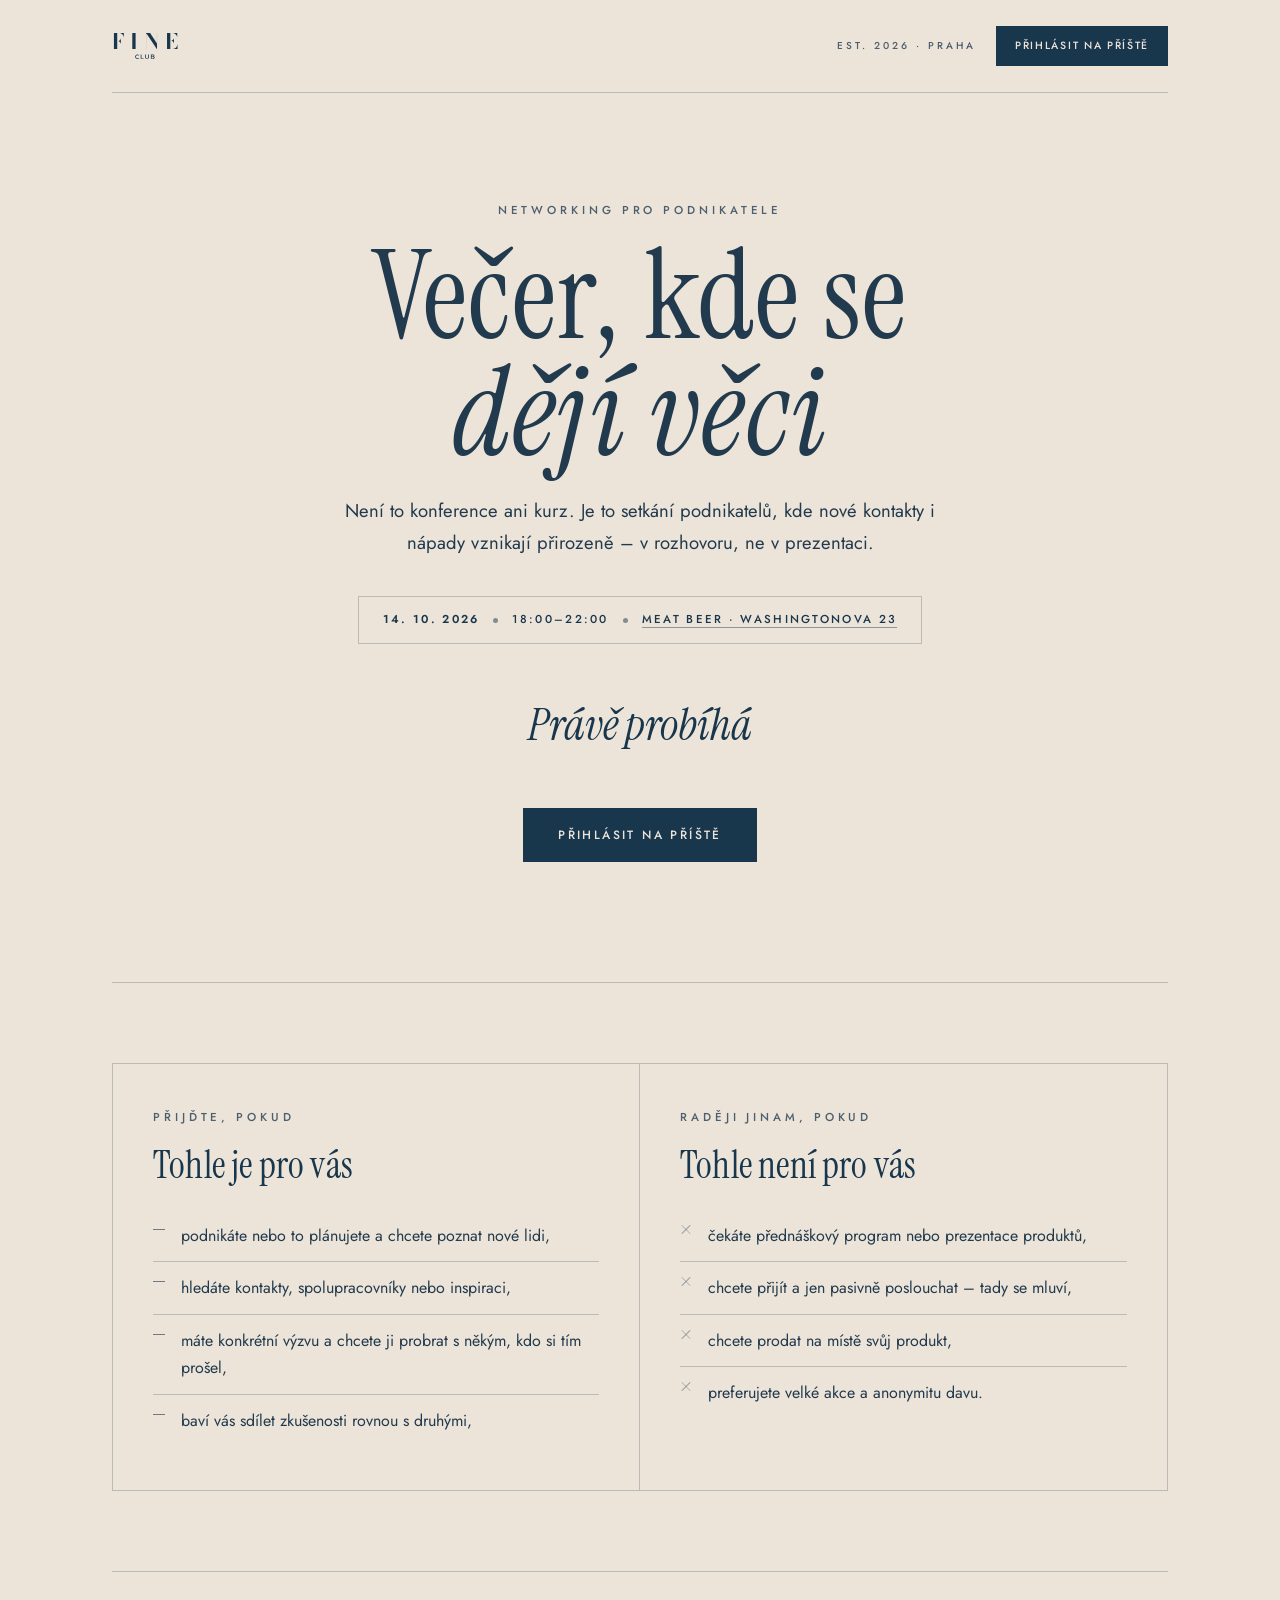
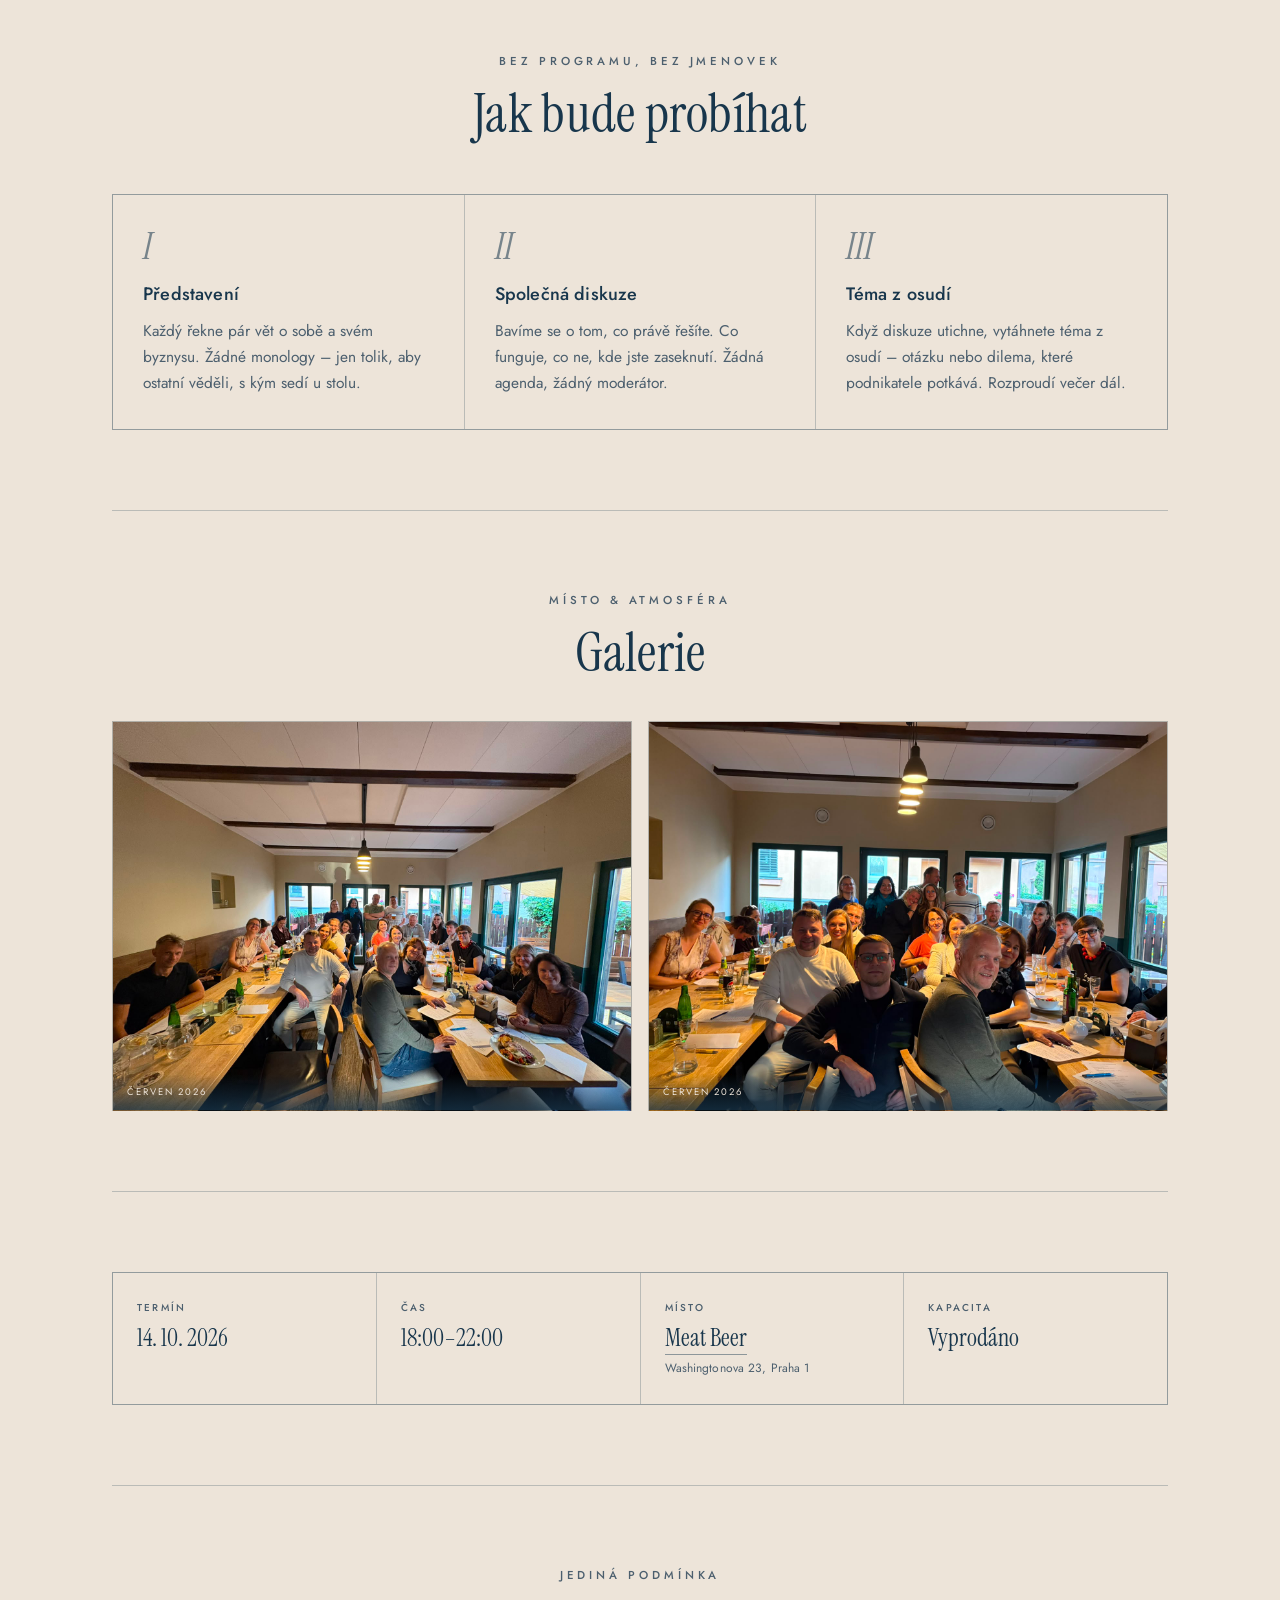
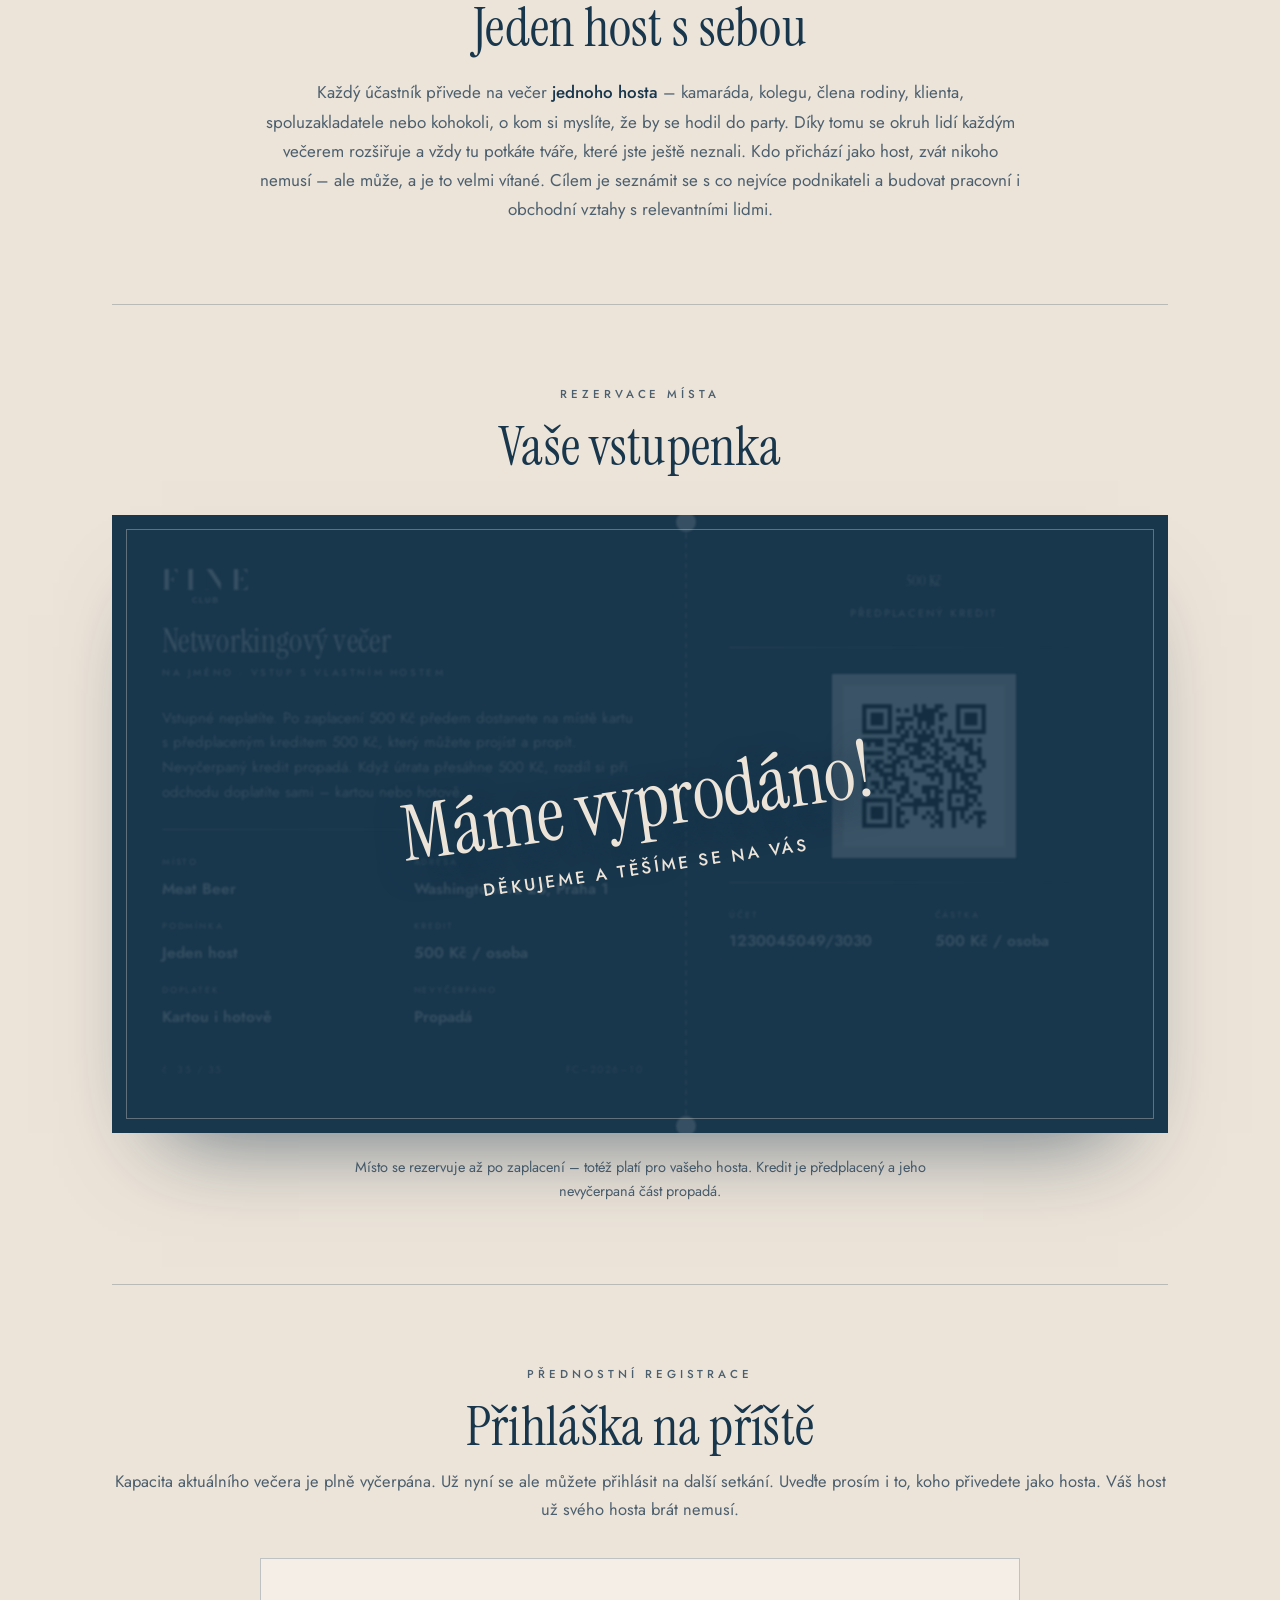
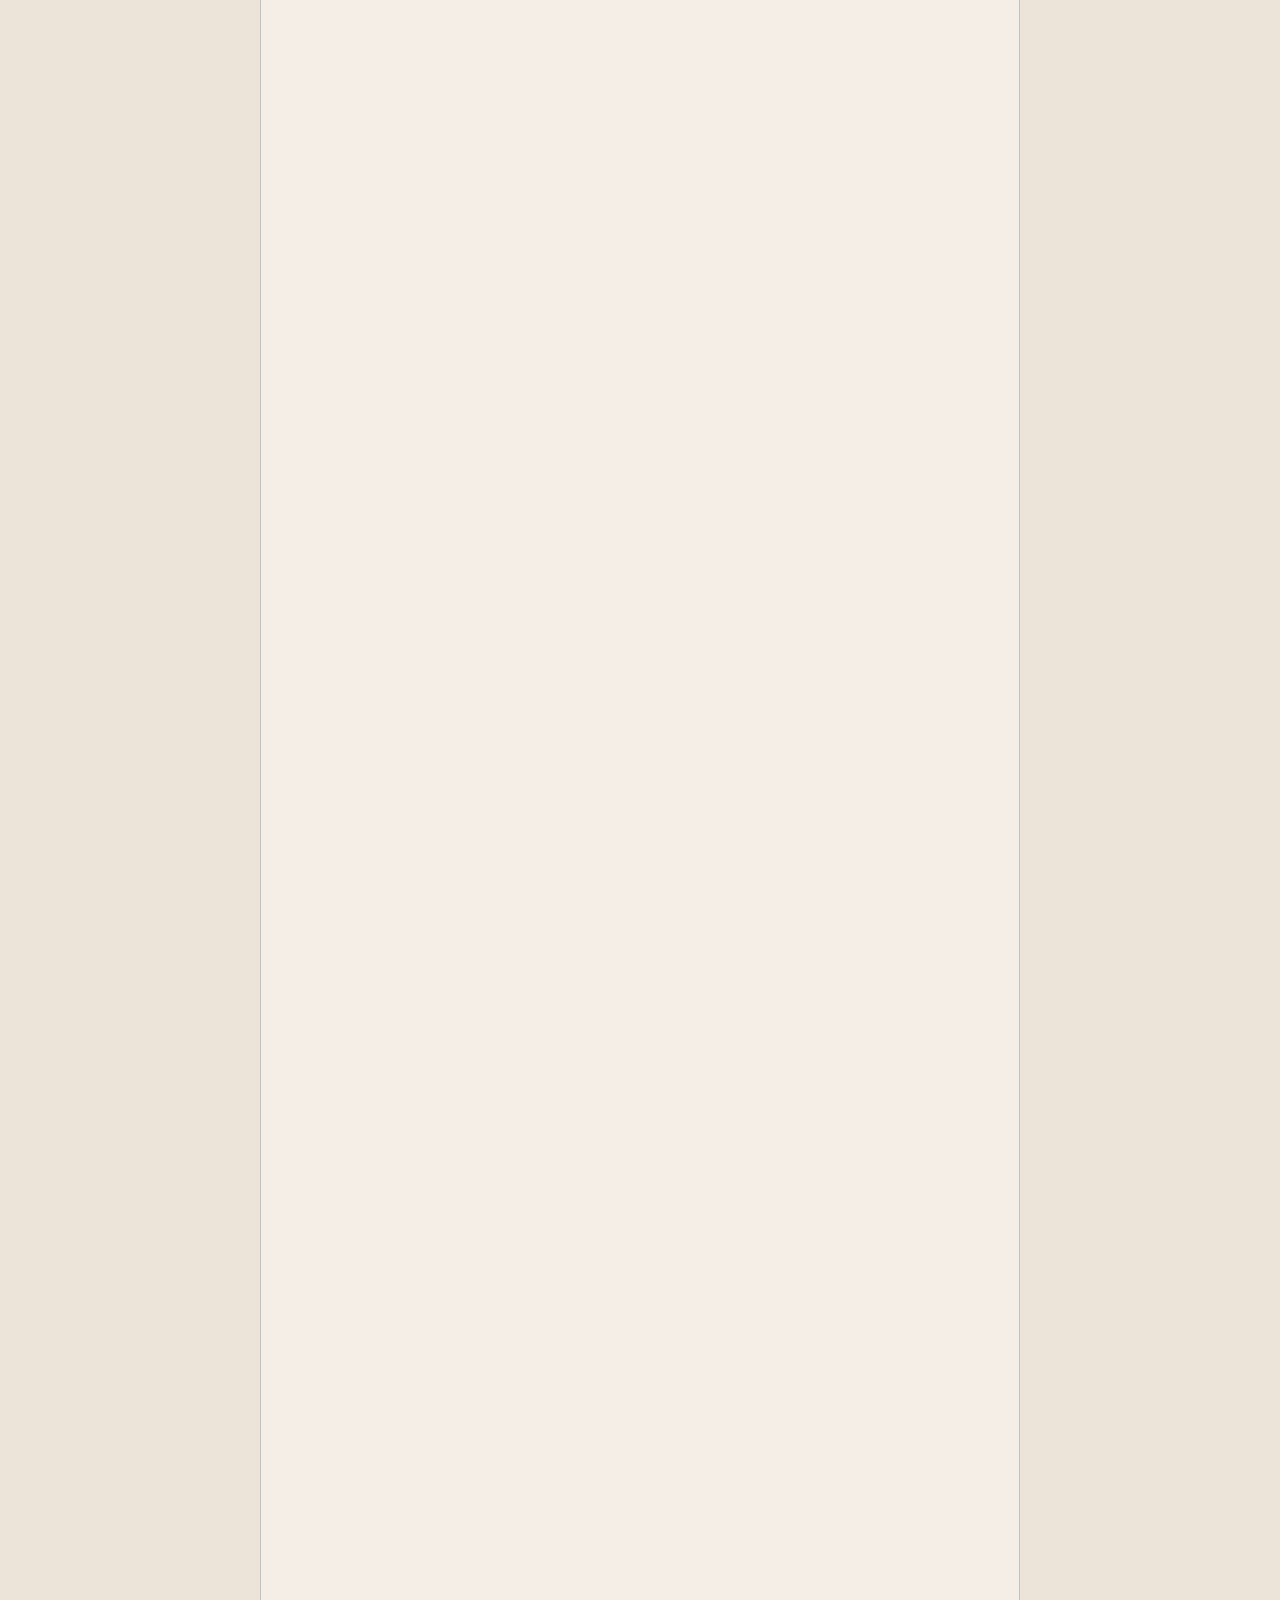
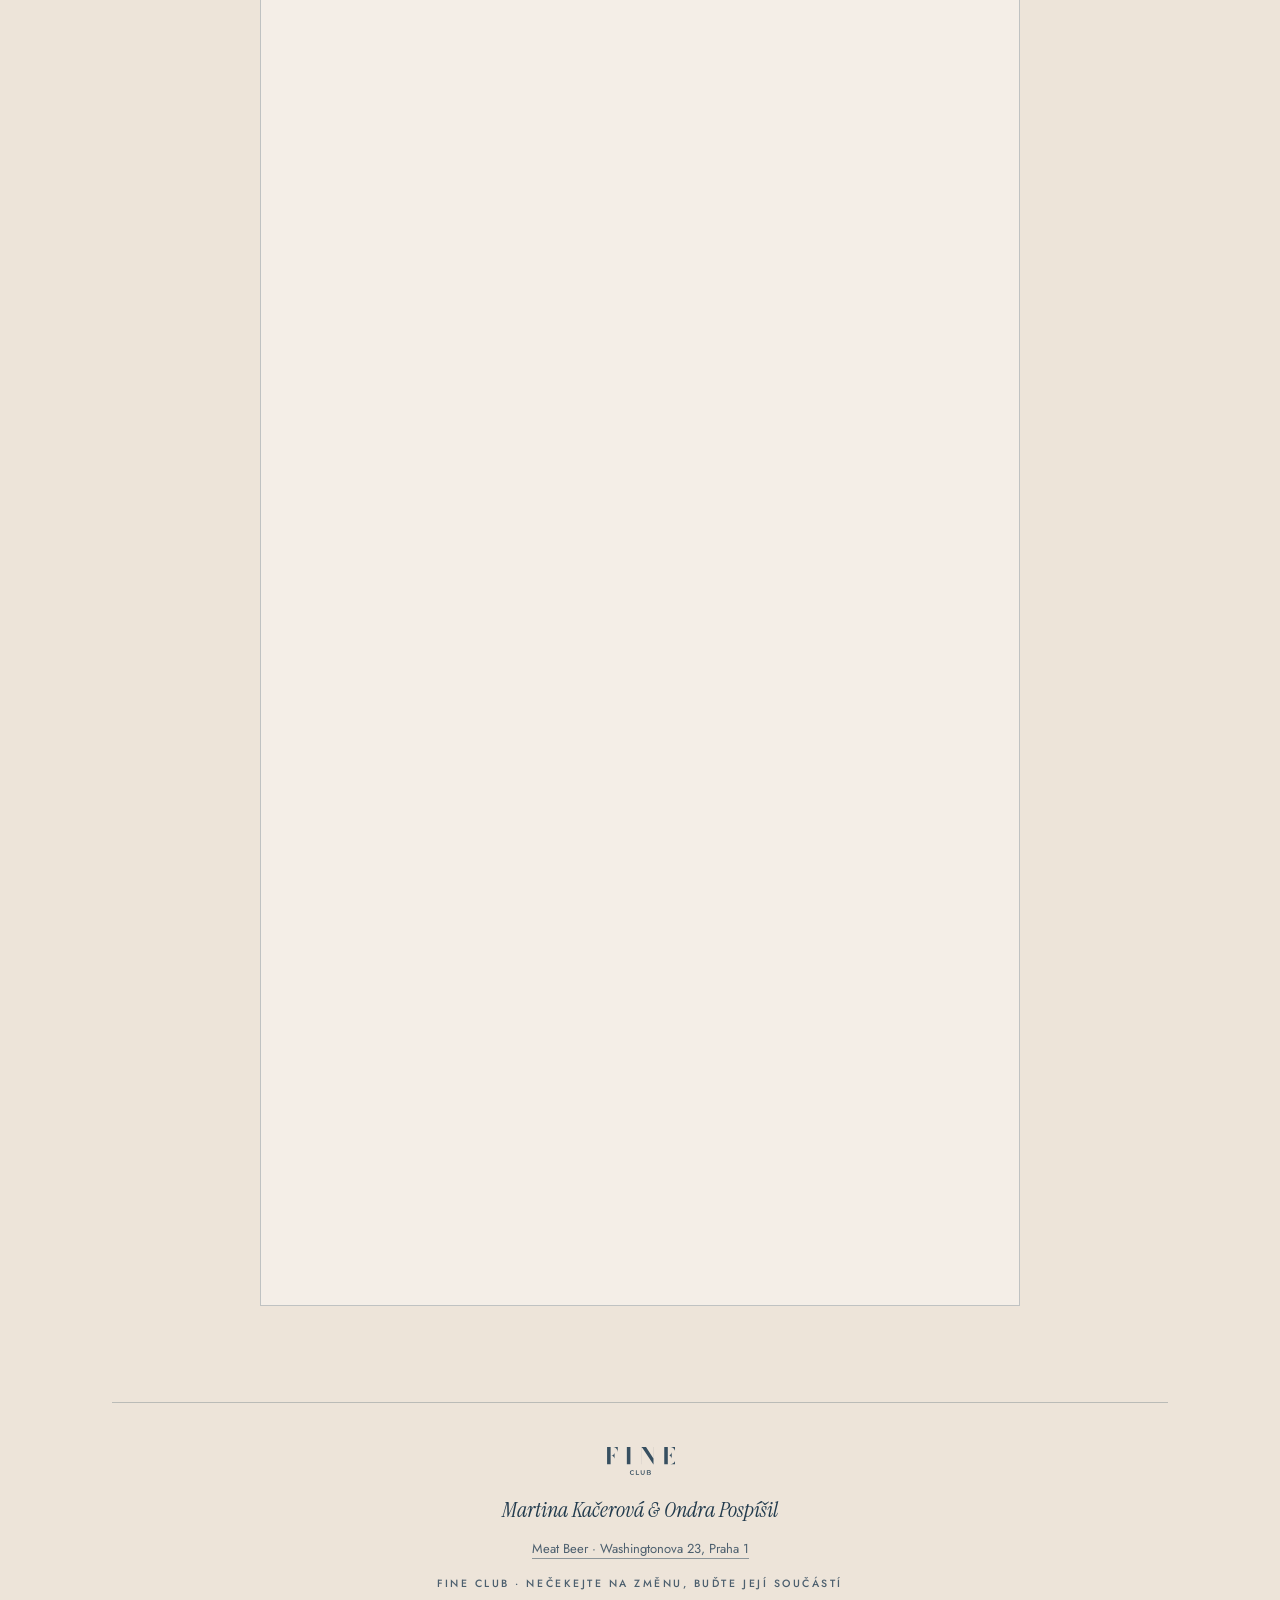
==== index.html @ 65cc5728 "Update event date and registration details" ====
<!DOCTYPE html>
<html lang="cs">
<head>
<meta charset="UTF-8">
<meta name="viewport" content="width=device-width, initial-scale=1">
<title>FINE Club – Networking pro podnikatele</title>
<link rel="preconnect" href="https://fonts.googleapis.com">
<link rel="preconnect" href="https://fonts.gstatic.com" crossorigin>
<link href="https://fonts.googleapis.com/css2?family=Instrument+Serif:ital@0;1&family=Jost:wght@300;400;500&display=swap" rel="stylesheet">
<style>
:root{
  --navy:#18364C;
  --text:#213A4D;
  --muted:#4C5F6E;
  --faint:rgba(24,54,76,.5);
  --navy-45:rgba(24,54,76,.45);
  --cream:#EDE4D9;
  --cream-deep:#E1D4C4;
  --line:rgba(24,54,76,.24);
}
*{box-sizing:border-box}
html{scroll-behavior:smooth}
body{
  margin:0;background:var(--cream);color:var(--text);
  font-family:'Jost',system-ui,sans-serif;font-weight:400;
  font-size:16.5px;line-height:1.72;-webkit-font-smoothing:antialiased;
}
.wrap{max-width:1120px;margin:0 auto;padding:0 32px}
.eyebrow{
  font-family:'Jost',sans-serif;font-weight:500;font-size:11.5px;
  letter-spacing:.34em;text-transform:uppercase;color:var(--muted);
}
h2{font-family:'Instrument Serif',serif;font-weight:400;font-size:clamp(32px,4.6vw,54px);line-height:1.04;letter-spacing:.005em;margin:0;color:var(--navy)}
h3{font-family:'Jost',sans-serif;font-weight:500;font-size:18px;letter-spacing:.01em;margin:0 0 8px;color:var(--navy)}
.serif-it{font-style:italic}
a{color:inherit}

/* ── top bar ── */
.top{
  display:flex;justify-content:space-between;align-items:center;
  padding:26px 0;border-bottom:1px solid var(--line);
}
.brand{display:flex;align-items:center;gap:14px}
.seal{width:34px;height:34px;flex:none}
.logo{width:auto;display:block}
.logo-sm{height:26px}
.logo-hero{height:58px;margin:0 auto 26px}
.logo-card{height:34px;margin-bottom:22px}
.logo-foot{height:28px;margin:0 auto 16px;opacity:.85}
.brand .name{font-family:'Instrument Serif',serif;font-weight:600;font-size:24px;letter-spacing:.06em;line-height:1}
.brand .name small{display:block;font-family:'Jost';font-weight:400;font-size:8.5px;letter-spacing:.44em;text-transform:uppercase;color:var(--muted);margin-top:3px}
.top .est{font-family:'Jost';font-weight:500;font-size:10px;letter-spacing:.3em;text-transform:uppercase;color:var(--muted)}
.top-right{display:flex;align-items:center;gap:20px}

/* ── tlačítko ── */
.btn{
  display:inline-flex;align-items:center;justify-content:center;
  font-family:'Jost';font-weight:500;letter-spacing:.16em;text-transform:uppercase;
  text-decoration:none;cursor:pointer;border:1px solid var(--navy);
  background:var(--navy);color:var(--cream);
  transition:background .2s ease,color .2s ease;white-space:nowrap;
}
.btn:hover{background:transparent;color:var(--navy)}
.btn-nav{font-size:10.5px;padding:10px 18px}
.btn-hero{font-size:12px;letter-spacing:.2em;padding:16px 34px;margin-top:44px}
.btn-soldout {
  background: var(--muted);
  border-color: var(--muted);
  cursor: not-allowed;
  pointer-events: none;
}

/* ── hero ── */
.hero{padding:96px 0 40px;text-align:center;position:relative}
.hero .mark{width:64px;height:64px;margin:0 auto 30px;opacity:.9}
.hero h1{
  font-family:'Instrument Serif',serif;font-weight:400;
  font-size:clamp(52px,10vw,124px);line-height:.94;letter-spacing:.01em;margin:18px 0 0;
}
.hero h1 em{font-style:italic;font-weight:500}
.hero .lede{max-width:58ch;margin:24px auto 0;color:var(--text);font-size:18.5px;line-height:1.7}
.datechip{
  display:inline-flex;align-items:center;gap:14px;margin-top:38px;
  border:1px solid var(--line);padding:13px 24px;color:var(--navy);
  font-family:'Jost';font-weight:500;font-size:11.5px;letter-spacing:.2em;text-transform:uppercase;
}
.datechip b{font-weight:600}
.datechip a{text-decoration:none;border-bottom:1px solid var(--navy-45)}
.datechip a:hover{border-color:var(--navy)}
.dot{width:5px;height:5px;border-radius:50%;background:var(--navy);opacity:.5}

/* ── odpočet ── */
.countdown{
  display:flex;justify-content:center;align-items:flex-start;
  gap:clamp(18px,4vw,44px);margin-top:44px;
}
.cd-unit{display:flex;flex-direction:column;align-items:center;min-width:58px}
.cd-num{
  font-family:'Instrument Serif',serif;font-weight:400;
  font-size:clamp(42px,7vw,72px);line-height:1;color:var(--navy);
  font-variant-numeric:tabular-nums;font-feature-settings:"tnum";
}
.cd-label{
  margin-top:10px;font-family:'Jost';font-weight:500;font-size:10px;
  letter-spacing:.24em;text-transform:uppercase;color:var(--muted);
}
.cd-sep{
  font-family:'Instrument Serif',serif;font-size:clamp(30px,5vw,52px);
  line-height:1;color:var(--navy-45);align-self:center;margin-top:-6px;
}
.cd-live{
  margin-top:44px;font-family:'Instrument Serif',serif;font-style:italic;
  font-size:clamp(28px,5vw,44px);color:var(--navy);
}

.hr{height:1px;background:var(--line);margin:80px 0}
.hr-sm{height:1px;background:var(--line);margin:0}

/* ── fit / not fit ── */
.split{display:grid;grid-template-columns:1fr 1fr;gap:0;border:1px solid var(--line)}
.col{padding:44px 40px}
.col:first-child{border-right:1px solid var(--line)}
.col .eyebrow{display:block;margin-bottom:18px}
.col h2{margin-bottom:24px;font-size:clamp(26px,3.4vw,38px)}
.list{list-style:none;margin:0;padding:0}
.list li{position:relative;padding:12px 0 12px 28px;border-top:1px solid var(--line);font-size:16px;color:var(--text)}
.list li:first-child{border-top:none}
.list li::before{content:"";position:absolute;left:0;top:19px;width:12px;height:1px;background:var(--navy);opacity:.6}

/* První linka křížku (nahrazuje původní kosočtverec) */
.col.no .list li::before {
  width: 12px;
  height: 1px;
  top: 19px;
  background: var(--navy-45);
  border: none;
  border-radius: 0;
  transform: rotate(45deg);
}

/* Druhá linka křížku do tvaru X */
.col.no .list li::after {
  content: "";
  position: absolute;
  left: 0;
  top: 19px;
  width: 12px;
  height: 1px;
  background: var(--navy-45);
  transform: rotate(-45deg);
}

/* ── flow ── */
.flow-head{text-align:center;margin-bottom:52px}
.flow-head .eyebrow{display:block;margin-bottom:14px}
.flow{display:grid;grid-template-columns:repeat(3,1fr);gap:1px;background:var(--line);border:1px solid var(--line)}
.step{background:var(--cream);padding:34px 30px}
.step .num{font-family:'Instrument Serif',serif;font-style:italic;font-size:36px;color:var(--navy);opacity:.55;line-height:1;margin-bottom:14px}
.step p{margin:0;font-size:15.5px;color:var(--muted);line-height:1.66}

.fact .v a{text-decoration:none;border-bottom:1px solid var(--navy-45);padding-bottom:1px}
.fact .v a:hover{border-color:var(--navy)}
.fact .addr{font-family:'Jost';font-weight:400;font-size:12px;letter-spacing:.01em;color:var(--muted);margin-top:6px;text-transform:none}

/* ── bento galerie ── */
.gal-head{text-align:center;margin-bottom:40px}
.gal-head .eyebrow{display:block;margin-bottom:14px}
.bento{
  display:grid;grid-template-columns:repeat(4,1fr);
  grid-auto-rows:150px;gap:12px;grid-auto-flow:dense;
}
.bento-2{grid-template-columns:1fr 1fr;grid-auto-rows:auto;gap:16px}
.bento-2 .tile{aspect-ratio:4/3;height:auto}
.tile{
  position:relative;overflow:hidden;border:1px solid var(--line);
  background:var(--cream-deep) center/cover no-repeat;
  display:flex;align-items:flex-end;
}
.tile.wide{grid-column:span 2}
.tile.tall{grid-row:span 2}
.tile.big{grid-column:span 2;grid-row:span 2}
/* placeholder vzhled dokud nevložíš fotku */
.tile::before{
  content:"";position:absolute;inset:0;
  background:
    repeating-linear-gradient(45deg,transparent 0 18px,rgba(24,54,76,.05) 18px 19px),
    linear-gradient(160deg,var(--cream-deep),#D8C9B6);
  z-index:0;
}
.tile[style*="background-image"]::before{display:none}
.tile .cap{
  position:relative;z-index:1;width:100%;
  padding:10px 14px;font-family:'Jost';font-size:9.5px;letter-spacing:.2em;
  text-transform:uppercase;color:var(--muted);
  background:linear-gradient(0deg,rgba(237,228,217,.9),transparent);
}
.tile[style*="background-image"] .cap{color:var(--cream);background:linear-gradient(0deg,rgba(24,54,76,.75),transparent)}

/* ── facts ── */
.facts{display:grid;grid-template-columns:repeat(4,1fr);gap:1px;background:var(--line);border:1px solid var(--line)}
.fact{background:var(--cream);padding:26px 24px}
.fact .k{font-family:'Jost';font-weight:500;font-size:10px;letter-spacing:.22em;text-transform:uppercase;color:var(--muted);margin-bottom:9px}
.fact .v{font-family:'Instrument Serif',serif;font-size:24px;font-weight:400;color:var(--navy);line-height:1.1}

/* ── host ── */
.guest{text-align:center;max-width:760px;margin:0 auto}
.guest .eyebrow{display:block;margin-bottom:14px}
.guest h2{margin-bottom:22px}
.guest p{color:var(--muted);font-size:17px;line-height:1.72;margin:0}
.guest .em{color:var(--navy);font-weight:500}

/* ── membership card ── */
.card-head{text-align:center;margin-bottom:40px}
.card-head .eyebrow{display:block;margin-bottom:14px}
.card{
  position:relative;background:var(--navy);color:var(--cream);
  padding:8px;box-shadow:0 50px 90px -50px rgba(24,54,76,.7);
  overflow:hidden;
}
.card::before{content:"";position:absolute;inset:14px;border:1px solid rgba(237,228,217,.34);pointer-events:none;z-index:2;}
.card-inner{display:grid;grid-template-columns:1.2fr 1fr;transition:opacity .3s ease, filter .3s ease;}
.stub{padding:46px 42px;border-right:2px dashed rgba(237,228,217,.4);position:relative}
.stub::before,.stub::after{content:"";position:absolute;right:-11px;width:20px;height:20px;border-radius:50%;background:var(--cream)}
.stub::before{top:-11px}
.stub::after{bottom:-11px}
.side{padding:46px 42px;text-align:center}
.card .seal-lg{width:44px;height:44px;margin-bottom:22px}
.card h3{color:var(--cream);font-family:'Instrument Serif',serif;font-weight:400;font-size:32px;line-height:1.05;margin:0 0 6px}
.card .tag{font-family:'Jost';font-weight:500;font-size:10px;letter-spacing:.26em;text-transform:uppercase;color:rgba(237,228,217,.75);margin-bottom:24px}
.card p{color:rgba(237,228,217,.9);font-size:15px;line-height:1.66;margin:0}
.crule{height:1px;background:linear-gradient(90deg,rgba(237,228,217,.6),transparent);margin:24px 0}
.card .meta{display:grid;grid-template-columns:1fr 1fr;gap:16px 22px;margin-top:8px;text-align:left}
.card .meta span{display:block;font-family:'Jost';font-weight:500;font-size:9px;letter-spacing:.2em;text-transform:uppercase;color:rgba(237,228,217,.68);margin-bottom:4px}
.card .meta strong{font-family:'Jost',sans-serif;font-weight:600;font-size:15.5px;color:var(--cream)}

.price{font-family:'Instrument Serif',serif;font-size:52px;line-height:1;margin:0}
.price small{display:block;font-family:'Jost';font-weight:500;font-size:11px;letter-spacing:.16em;text-transform:uppercase;color:rgba(237,228,217,.72);margin-top:10px}
.qr-slot{width:184px;height:184px;margin:26px auto 0;background:var(--cream);padding:12px}
.qr-slot img{width:100%;height:100%;object-fit:contain;display:block}
.qr-note{font-family:'Jost';font-weight:500;font-size:10px;letter-spacing:.2em;text-transform:uppercase;color:rgba(237,228,217,.8);margin-top:14px}
.serial{display:flex;justify-content:space-between;margin-top:30px;font-family:'Jost';font-size:10.5px;letter-spacing:.14em;color:rgba(237,228,217,.62)}
.note{max-width:66ch;margin:22px auto 0;text-align:center;font-size:14.5px;color:var(--muted);line-height:1.7}

/* ── vyprodáno - efekt utlumení karty ── */
.card.soldout .card-inner {
  opacity: 0.15;
  filter: grayscale(80%) blur(1px);
  pointer-events: none;
}
.soldout-stamp {
  position: absolute;
  inset: 0;
  z-index: 10;
  display: flex;
  flex-direction: column;
  align-items: center;
  justify-content: center;
  text-align: center;
  transform: rotate(-8deg);
  pointer-events: none;
}
.soldout-stamp span {
  font-family: 'Instrument Serif', serif;
  font-size: clamp(48px, 6vw, 82px);
  line-height: 1;
  color: var(--cream);
  text-shadow: 0 10px 30px rgba(24,54,76,.9);
}
.soldout-stamp small {
  font-family: 'Jost', sans-serif;
  font-weight: 500;
  font-size: clamp(13px, 2vw, 17px);
  letter-spacing: .16em;
  text-transform: uppercase;
  color: var(--cream);
  margin-top: 14px;
}

/* ── form embed ── */
.form-head{text-align:center;margin-bottom:34px}
.form-head .eyebrow{display:block;margin-bottom:14px}
.form-head p{margin:12px 0 0;color:var(--muted)}
.embed{
  border:1px solid var(--line);background:rgba(255,255,255,.35);
  padding:20px;max-width:760px;margin:0 auto;
}
.embed iframe{display:block;width:100%;border:0}

/* ── footer ── */
footer{border-top:1px solid var(--line);margin-top:96px;padding:44px 0 72px;text-align:center}
footer .seal{width:30px;height:30px;margin:0 auto 16px;opacity:.7}
footer .hosts{font-family:'Instrument Serif',serif;font-style:italic;font-size:22px}
footer .fine{margin-top:14px;font-family:'Jost';font-weight:500;font-size:10.5px;letter-spacing:.24em;text-transform:uppercase;color:var(--muted)}
footer .foot-addr{margin-top:10px;font-family:'Jost';font-size:13px;color:var(--muted)}
footer .foot-addr a{text-decoration:none;border-bottom:1px solid var(--navy-45)}
footer .foot-addr a:hover{border-color:var(--navy)}

:focus-visible{outline:2px solid var(--navy);outline-offset:3px}

@media (max-width:860px){
  .wrap{padding:0 22px}
  .top .est{display:none}
  .split{grid-template-columns:1fr}
  .col:first-child{border-right:none;border-bottom:1px solid var(--line)}
  .flow{grid-template-columns:1fr}
  .facts{grid-template-columns:1fr 1fr}
  .bento{grid-template-columns:repeat(2,1fr);grid-auto-rows:130px}
  .bento-2{grid-template-columns:1fr;grid-auto-rows:auto}
  .tile.big{grid-column:span 2;grid-row:span 2}
  .tile.wide{grid-column:span 2}
  .tile.tall{grid-row:span 2}
  .card-inner{grid-template-columns:1fr}
  .stub{border-right:none;border-bottom:2px dashed rgba(237,228,217,.4)}
  .stub::before{top:auto;bottom:-11px;left:-11px;right:auto}
  .stub::after{right:-11px}
}
@media (prefers-reduced-motion:no-preference){
  .card{transition:transform .5s ease}
  .card:hover{transform:translateY(-4px)}
}
</style>
</head>
<body>
<div class="wrap">

  <!-- kompasový znak, sdílený -->
  <svg width="0" height="0" style="position:absolute" aria-hidden="true">
    <defs>
      <g id="compass">
        <circle cx="50" cy="50" r="47" fill="none" stroke="currentColor" stroke-width="1.4"/>
        <circle cx="50" cy="50" r="40" fill="none" stroke="currentColor" stroke-width=".7"/>
        <path d="M50 8 L57 50 L50 44 L43 50 Z" fill="currentColor"/>
        <path d="M50 92 L43 50 L50 56 L57 50 Z" fill="currentColor" opacity=".55"/>
        <path d="M8 50 L50 43 L44 50 L50 57 Z" fill="currentColor" opacity=".8"/>
        <path d="M92 50 L50 57 L56 50 L50 43 Z" fill="currentColor" opacity=".8"/>
        <circle cx="50" cy="50" r="3" fill="currentColor"/>
      </g>
      <g id="finelogo">
        <path d="M159.33 48V47.808H165.09V0.192001H159.33V0H195.81V13.12H195.65C195.33 10.8373 194.594 8.71467 193.442 6.752C192.311 4.78934 190.807 3.21067 188.93 2.016C187.053 0.800002 184.866 0.192001 182.37 0.192001H175.01V47.808H181.698C184.642 47.808 187.138 47.1893 189.186 45.952C191.234 44.7147 192.845 43.0293 194.018 40.896C195.213 38.7413 195.97 36.3093 196.29 33.6H196.482V48H159.33ZM185.73 31.168C185.41 29.7387 184.813 28.4267 183.938 27.232C183.063 26.0373 182.029 25.0773 180.834 24.352C179.661 23.6267 178.466 23.264 177.25 23.264H172.354V23.072H177.25C178.466 23.072 179.661 22.7413 180.834 22.08C182.029 21.4187 183.063 20.512 183.938 19.36C184.813 18.208 185.41 16.9173 185.73 15.488H185.922V31.168H185.73Z" fill="currentColor"/>
        <path d="M102.592 0V47.808H110.016V48H96.0325V47.808H102.4V0.192001H96.0325V0H102.592ZM141.856 0V0.192001H135.136V48.64H134.912L102.464 0H114.304L134.944 31.712V0.192001H127.584V0H141.856Z" fill="currentColor"/>
        <path d="M53.86 48V47.808H60.9V0.192001H53.86V0H78.5V0.192001H70.82V47.808H78.5V48H53.86Z" fill="currentColor"/>
        <path d="M26.368 32.128C26.048 30.6987 25.4827 29.3867 24.672 28.192C23.8827 26.9973 22.8587 26.0373 21.6 25.312C20.3627 24.5867 18.9227 24.224 17.28 24.224H13.12V24.032H17.28C18.9227 24.032 20.3627 23.7013 21.6 23.04C22.8587 22.3787 23.8827 21.472 24.672 20.32C25.4827 19.168 26.048 17.8773 26.368 16.448H26.56V32.128H26.368ZM35.552 0V13.12H35.36C35.04 10.8373 34.3573 8.71467 33.312 6.752C32.288 4.78934 30.912 3.21067 29.184 2.016C27.4773 0.800002 25.4187 0.192001 23.008 0.192001H15.68V47.808H22.08V48H0V47.808H5.76V0.192001H0V0H35.552Z" fill="currentColor"/>
        <path d="M116.666 77.4201V64.8201H122.57C124.082 64.8201 125.234 65.1201 126.026 65.7201C126.818 66.3081 127.214 67.1001 127.214 68.0961C127.214 68.7681 127.058 69.3441 126.746 69.8241C126.434 70.2921 126.014 70.6581 125.486 70.9221C124.97 71.1741 124.406 71.3001 123.794 71.3001L124.118 70.6521C124.826 70.6521 125.462 70.7841 126.026 71.0481C126.59 71.3001 127.034 71.6721 127.358 72.1641C127.694 72.6561 127.862 73.2681 127.862 74.0001C127.862 75.0801 127.448 75.9201 126.62 76.5201C125.792 77.1201 124.562 77.4201 122.93 77.4201H116.666ZM119.006 75.5841H122.786C123.662 75.5841 124.334 75.4401 124.802 75.1521C125.27 74.8641 125.504 74.4021 125.504 73.7661C125.504 73.1421 125.27 72.6861 124.802 72.3981C124.334 72.0981 123.662 71.9481 122.786 71.9481H118.826V70.1301H122.318C123.134 70.1301 123.758 69.9861 124.19 69.6981C124.634 69.4101 124.856 68.9781 124.856 68.4021C124.856 67.8141 124.634 67.3761 124.19 67.0881C123.758 66.8001 123.134 66.6561 122.318 66.6561H119.006V75.5841Z" fill="currentColor"/>
        <path d="M105.001 77.6001C103.273 77.6001 101.917 77.1141 100.933 76.1421C99.9611 75.1701 99.4751 73.7661 99.4751 71.9301V64.8201H101.815V71.8401C101.815 73.1361 102.091 74.0781 102.643 74.6661C103.207 75.2541 103.999 75.5481 105.019 75.5481C106.039 75.5481 106.825 75.2541 107.377 74.6661C107.929 74.0781 108.205 73.1361 108.205 71.8401V64.8201H110.509V71.9301C110.509 73.7661 110.017 75.1701 109.033 76.1421C108.061 77.1141 106.717 77.6001 105.001 77.6001Z" fill="currentColor"/>
        <path d="M86.1034 77.4201V64.8201H88.4434V75.4401H95.0314V77.4201H86.1034Z" fill="currentColor"/>
        <path d="M76.1356 77.6C75.1756 77.6 74.2816 77.444 73.4536 77.132C72.6376 76.808 71.9236 76.358 71.3116 75.782C70.7116 75.194 70.2436 74.504 69.9076 73.712C69.5716 72.92 69.4036 72.056 69.4036 71.12C69.4036 70.184 69.5716 69.32 69.9076 68.528C70.2436 67.736 70.7176 67.052 71.3296 66.476C71.9416 65.888 72.6556 65.438 73.4716 65.126C74.2876 64.802 75.1816 64.64 76.1536 64.64C77.1856 64.64 78.1276 64.82 78.9796 65.18C79.8316 65.528 80.5516 66.05 81.1396 66.746L79.6276 68.168C79.1716 67.676 78.6616 67.31 78.0976 67.07C77.5336 66.818 76.9216 66.692 76.2616 66.692C75.6016 66.692 74.9956 66.8 74.4436 67.016C73.9036 67.232 73.4296 67.538 73.0216 67.934C72.6256 68.33 72.3136 68.798 72.0856 69.338C71.8696 69.878 71.7616 70.472 71.7616 71.12C71.7616 71.768 71.8696 72.362 72.0856 72.902C72.3136 73.442 72.6256 73.91 73.0216 74.306C73.4296 74.702 73.9036 75.008 74.4436 75.224C74.9956 75.44 75.6016 75.548 76.2616 75.548C76.9216 75.548 77.5336 75.428 78.0976 75.188C78.6616 74.936 79.1716 74.558 79.6276 74.054L81.1396 75.494C80.5516 76.178 79.8316 76.7 78.9796 77.06C78.1276 77.42 77.1796 77.6 76.1356 77.6Z" fill="currentColor"/>
      </g>
    </defs>
  </svg>

  <!-- top -->
  <div class="top">
    <div class="brand">
      <svg class="logo logo-sm" viewBox="0 0 197 78" color="#18364C" role="img" aria-label="FINE Club"><use href="#finelogo"/></svg>
    </div>
    <div class="top-right">
      <div class="est">Est. 2026 · Praha</div>
      <a href="#prihlaska" class="btn btn-nav">Přihlásit na příště</a>
    </div>
  </div>

  <!-- hero -->
  <header class="hero">
    <p class="eyebrow">Networking pro podnikatele</p>
    <h1>Večer, kde se<br><em>dějí věci</em></h1>
    <p class="lede">Není to konference ani kurz. Je to setkání podnikatelů, kde nové kontakty i nápady vznikají přirozeně – v rozhovoru, ne v prezentaci.</p>
    <div class="datechip">
      <span><b>14. 10. 2026</b></span><span class="dot"></span>
      <span>18:00–22:00</span><span class="dot"></span>
      <span><a href="https://www.meatbeer.cz/" target="_blank" rel="noopener">Meat Beer · Washingtonova 23</a></span>
    </div>

    <div class="countdown" id="countdown" aria-label="Odpočet do začátku akce">
      <div class="cd-unit"><span class="cd-num" id="cd-d">00</span><span class="cd-label">dní</span></div>
      <span class="cd-sep">:</span>
      <div class="cd-unit"><span class="cd-num" id="cd-h">00</span><span class="cd-label">hodin</span></div>
      <span class="cd-sep">:</span>
      <div class="cd-unit"><span class="cd-num" id="cd-m">00</span><span class="cd-label">minut</span></div>
      <span class="cd-sep">:</span>
      <div class="cd-unit"><span class="cd-num" id="cd-s">00</span><span class="cd-label">sekund</span></div>
    </div>

    <a href="#prihlaska" class="btn btn-hero">Přihlásit na příště</a>
  </header>

  <div class="hr"></div>

  <!-- pro vás / není pro vás -->
  <section class="split">
    <div class="col yes">
      <span class="eyebrow">Přijďte, pokud</span>
      <h2>Tohle je pro vás</h2>
      <ul class="list">
        <li>podnikáte nebo to plánujete a chcete poznat nové lidi,</li>
        <li>hledáte kontakty, spolupracovníky nebo inspiraci,</li>
        <li>máte konkrétní výzvu a chcete ji probrat s někým, kdo si tím prošel,</li>
        <li>baví vás sdílet zkušenosti rovnou s druhými,</li>
      </ul>
    </div>
    <div class="col no">
      <span class="eyebrow">Raději jinam, pokud</span>
      <h2>Tohle není pro vás</h2>
      <ul class="list">
        <li>čekáte přednáškový program nebo prezentace produktů,</li>
        <li>chcete přijít a jen pasivně poslouchat – tady se mluví,</li>
        <li>chcete prodat na místě svůj produkt,</li>
        <li>preferujete velké akce a anonymitu davu.</li>
      </ul>
    </div>
  </section>

  <div class="hr"></div>

  <!-- jak to probíhá -->
  <section>
    <div class="flow-head">
      <span class="eyebrow">Bez programu, bez jmenovek</span>
      <h2>Jak bude probíhat</h2>
    </div>
    <div class="flow">
      <div class="step">
        <div class="num">I</div>
        <h3>Představení</h3>
        <p>Každý řekne pár vět o sobě a svém byznysu. Žádné monology – jen tolik, aby ostatní věděli, s kým sedí u stolu.</p>
      </div>
      <div class="step">
        <div class="num">II</div>
        <h3>Společná diskuze</h3>
        <p>Bavíme se o tom, co právě řešíte. Co funguje, co ne, kde jste zaseknutí. Žádná agenda, žádný moderátor.</p>
      </div>
      <div class="step">
        <div class="num">III</div>
        <h3>Téma z osudí</h3>
        <p>Když diskuze utichne, vytáhnete téma z osudí – otázku nebo dilema, které podnikatele potkává. Rozproudí večer dál.</p>
      </div>
    </div>
  </section>

  <div class="hr"></div>

  <!-- bento galerie -->
  <section>
    <div class="gal-head">
      <span class="eyebrow">Místo &amp; atmosféra</span>
      <h2>Galerie</h2>
    </div>
    <div class="bento bento-2">
      <div class="tile" style="background-image:url('networking-cerven-1.jpg')"><span class="cap">Červen 2026</span></div>
      <div class="tile" style="background-image:url('networking-cerven-2.jpg')"><span class="cap">Červen 2026</span></div>
    </div>
  </section>

  <div class="hr"></div>

  <!-- detaily -->
  <section class="facts">
    <div class="fact"><div class="k">Termín</div><div class="v">14. 10. 2026</div></div>
    <div class="fact"><div class="k">Čas</div><div class="v">18:00–22:00</div></div>
    <div class="fact"><div class="k">Místo</div><div class="v"><a href="https://www.meatbeer.cz/" target="_blank" rel="noopener">Meat Beer</a></div><div class="addr">Washingtonova 23, Praha 1</div></div>
    <div class="fact"><div class="k">Kapacita</div><div class="v">Vyprodáno</div></div>
  </section>

  <div class="hr"></div>

  <!-- host -->
  <section>
    <div class="guest">
      <span class="eyebrow">Jediná podmínka</span>
      <h2>Jeden host s sebou</h2>
      <p>Každý účastník přivede na večer <span class="em">jednoho hosta</span> – kamaráda, kolegu, člena rodiny, klienta, spoluzakladatele nebo kohokoli, o kom si myslíte, že by se hodil do party. Díky tomu se okruh lidí každým večerem rozšiřuje a vždy tu potkáte tváře, které jste ještě neznali. Kdo přichází jako host, zvát nikoho nemusí – ale může, a je to velmi vítané. Cílem je seznámit se s co nejvíce podnikateli a budovat pracovní i obchodní vztahy s relevantními lidmi.</p>
    </div>
  </section>

  <div class="hr"></div>

  <!-- membership / platba -->
  <section>
    <div class="card-head">
      <span class="eyebrow">Rezervace místa</span>
      <h2>Vaše vstupenka</h2>
    </div>

    <!-- TŘÍDA SOLDOUT ZTLUMÍ PŮVODNÍ KARTU -->
    <div class="card soldout">

      <!-- EFEKTNÍ NÁPIS PŘES KARTU -->
      <div class="soldout-stamp">
        <span>Máme vyprodáno!</span>
        <small>Děkujeme a těšíme se na vás</small>
      </div>

      <div class="card-inner">
        <div class="stub">
          <svg class="logo logo-card" viewBox="0 0 197 78" color="#EDE4D9" role="img" aria-label="FINE Club"><use href="#finelogo"/></svg>
          <h3>Networkingový večer</h3>
          <p class="tag">Na jméno · vstup s vlastním hostem</p>
          <p>Vstupné neplatíte. Po zaplacení 500 Kč předem dostanete na místě kartu s předplaceným kreditem 500 Kč, který můžete projíst a propít. Nevyčerpaný kredit propadá. Když útrata přesáhne 500 Kč, rozdíl si při odchodu doplatíte sami – kartou nebo hotově.</p>
          <div class="crule"></div>
          <div class="meta">
            <div><span>Místo</span><strong>Meat Beer</strong></div>
            <div><span>Adresa</span><strong>Washingtonova 23, Praha 1</strong></div>
            <div><span>Podmínka</span><strong>Jeden host</strong></div>
            <div><span>Kredit</span><strong>500 Kč / osoba</strong></div>
            <div><span>Doplatek</span><strong>Kartou i hotově</strong></div>
            <div><span>Nevyčerpáno</span><strong>Propadá</strong></div>
          </div>
          <div class="serial"><span>č. 35 / 35</span><span>FC–2026–10</span></div>
        </div>

        <div class="side">
          <p class="price">500 Kč<small>předplacený kredit</small></p>
          <div class="crule"></div>

          <!-- ZDE VLOŽ SVŮJ QR KÓD (nahraď src) -->
          <div class="qr-slot">
            <img src="qr-500.jpg" alt="QR kód pro platbu zálohy">
          </div>

          <div class="crule"></div>
          <div class="meta">
            <div><span>Účet</span><strong>1230045049/3030</strong></div>
            <div><span>Částka</span><strong>500 Kč / osoba</strong></div>
          </div>
        </div>

      </div>
    </div>

    <p class="note">Místo se rezervuje až po zaplacení – totéž platí pro vašeho hosta. Kredit je předplacený a jeho nevyčerpaná část propadá.</p>
  </section>

  <div class="hr"></div>

  <!-- přihláška (embed placeholder) -->
  <section id="prihlaska">
    <div class="form-head">
      <span class="eyebrow">Přednostní registrace</span>
      <h2>Přihláška na příště</h2>
      <p>Kapacita aktuálního večera je plně vyčerpána. Už nyní se ale můžete přihlásit na další setkání. Uveďte prosím i to, koho přivedete jako hosta. Váš host už svého hosta brát nemusí.</p>
    </div>

    <div class="embed">
      <iframe data-tally-src="https://tally.so/embed/J9er24?alignLeft=1&hideTitle=1&transparentBackground=1&dynamicHeight=1" loading="lazy" width="100%" height="2906" frameborder="0" marginheight="0" marginwidth="0" title="FINE Club – přihláška"></iframe>
    </div>
  </section>

  <!-- footer -->
  <footer>
    <svg class="logo logo-foot" viewBox="0 0 197 78" color="#18364C" role="img" aria-label="FINE Club"><use href="#finelogo"/></svg>
    <div class="hosts">Martina Kačerová &amp; Ondra Pospíšil</div>
    <div class="foot-addr"><a href="https://www.meatbeer.cz/" target="_blank" rel="noopener">Meat Beer · Washingtonova 23, Praha 1</a></div>
    <div class="fine">FINE Club · Nečekejte na změnu, buďte její součástí</div>
  </footer>

</div>

<!-- Tally Embed skript (znovu aktivní) -->
<script>var d=document,w="https://tally.so/widgets/embed.js",v=function(){"undefined"!=typeof Tally?Tally.loadEmbeds():d.querySelectorAll("iframe[data-tally-src]:not([src])").forEach((function(e){e.src=e.dataset.tallySrc}))};if("undefined"!=typeof Tally)v();else if(d.querySelector('script[src="'+w+'"]')==null){var s=d.createElement("script");s.src=w,s.onload=v,s.onerror=v,d.body.appendChild(s);}</script>

<script>
(function(){
  var target = new Date('2026-10-14T18:00:00+02:00').getTime();
  var box = document.getElementById('countdown');
  var d = document.getElementById('cd-d'),
      h = document.getElementById('cd-h'),
      m = document.getElementById('cd-m'),
      s = document.getElementById('cd-s');
  function pad(n){ return (n<10?'0':'') + n; }
  function tick(){
    var diff = target - Date.now();
    if(diff <= 0){
      if(box){ box.outerHTML = '<div class="cd-live">Právě probíhá</div>'; }
      clearInterval(timer);
      return;
    }
    var t = Math.floor(diff/1000);
    d.textContent = Math.floor(t/86400);
    h.textContent = pad(Math.floor(t%86400/3600));
    m.textContent = pad(Math.floor(t%3600/60));
    s.textContent = pad(t%60);
  }
  tick();
  var timer = setInterval(tick, 1000);
})();
</script>
</body>
</html>
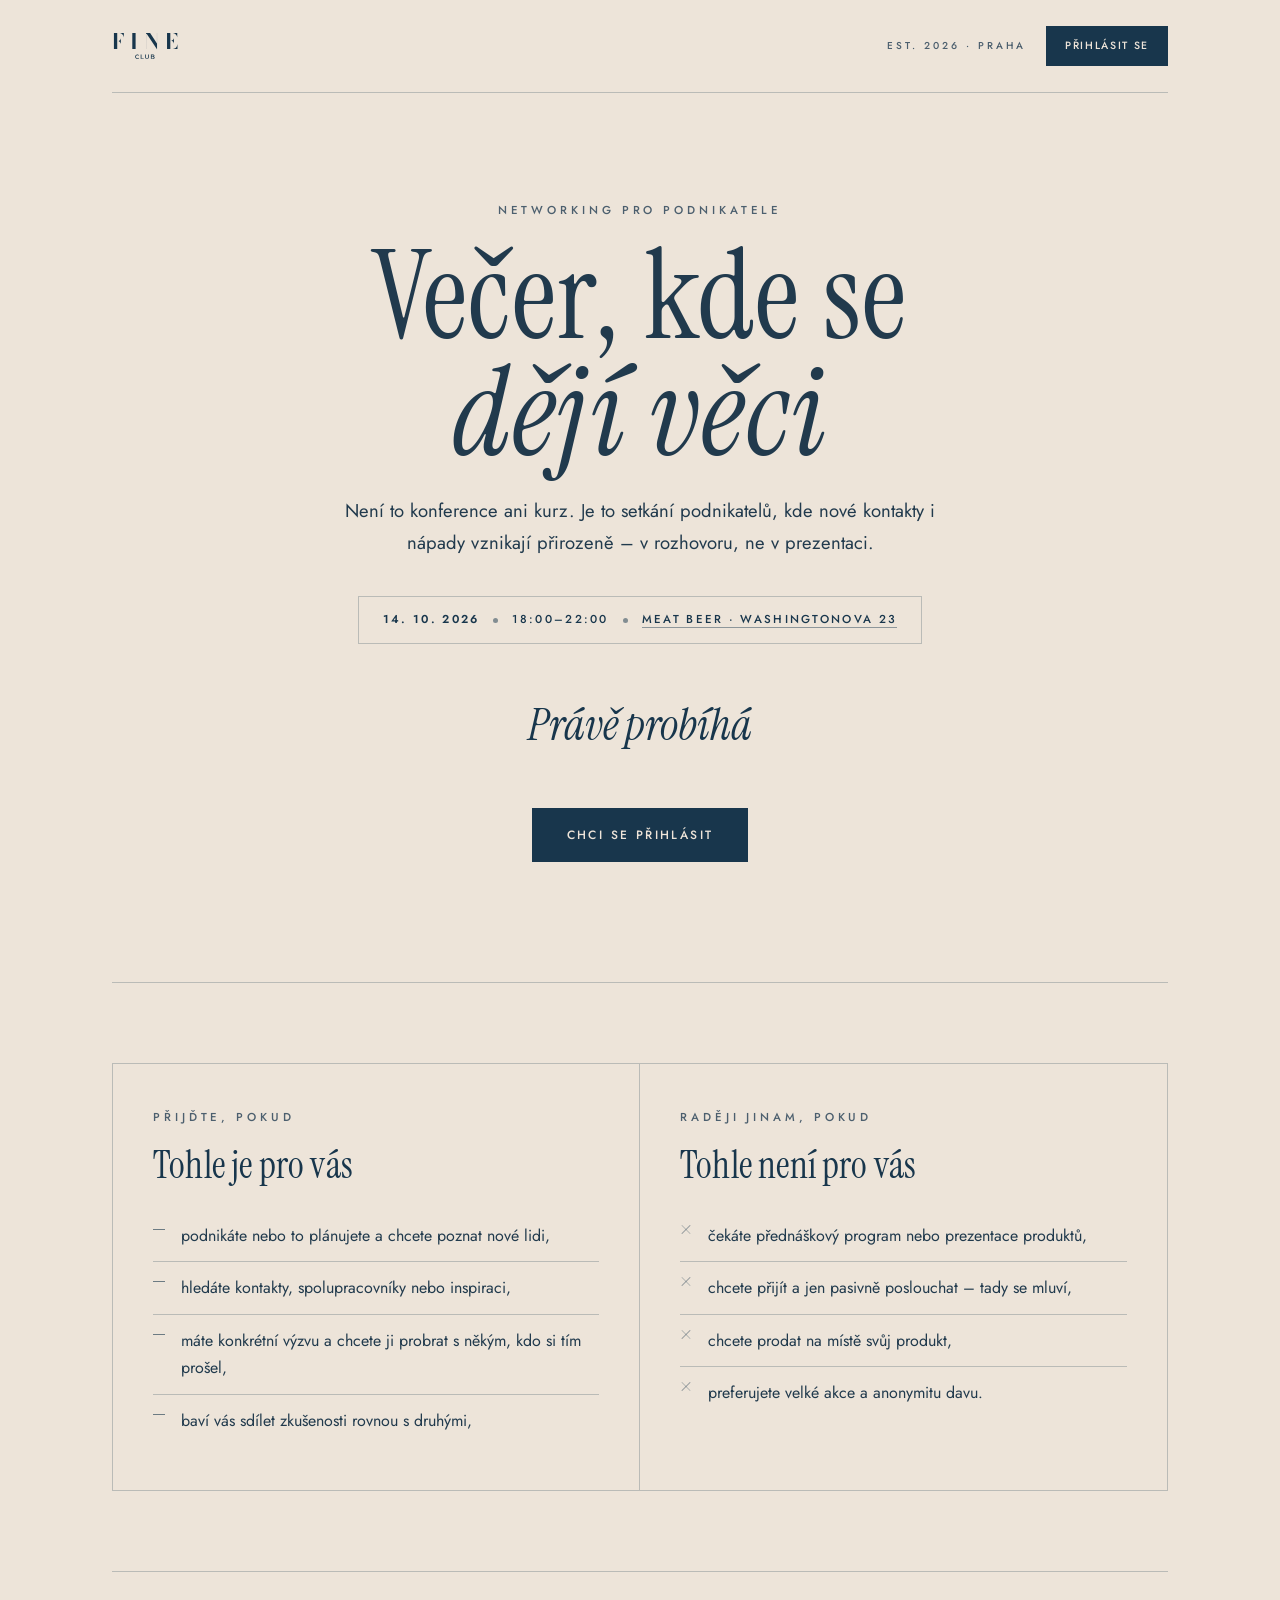
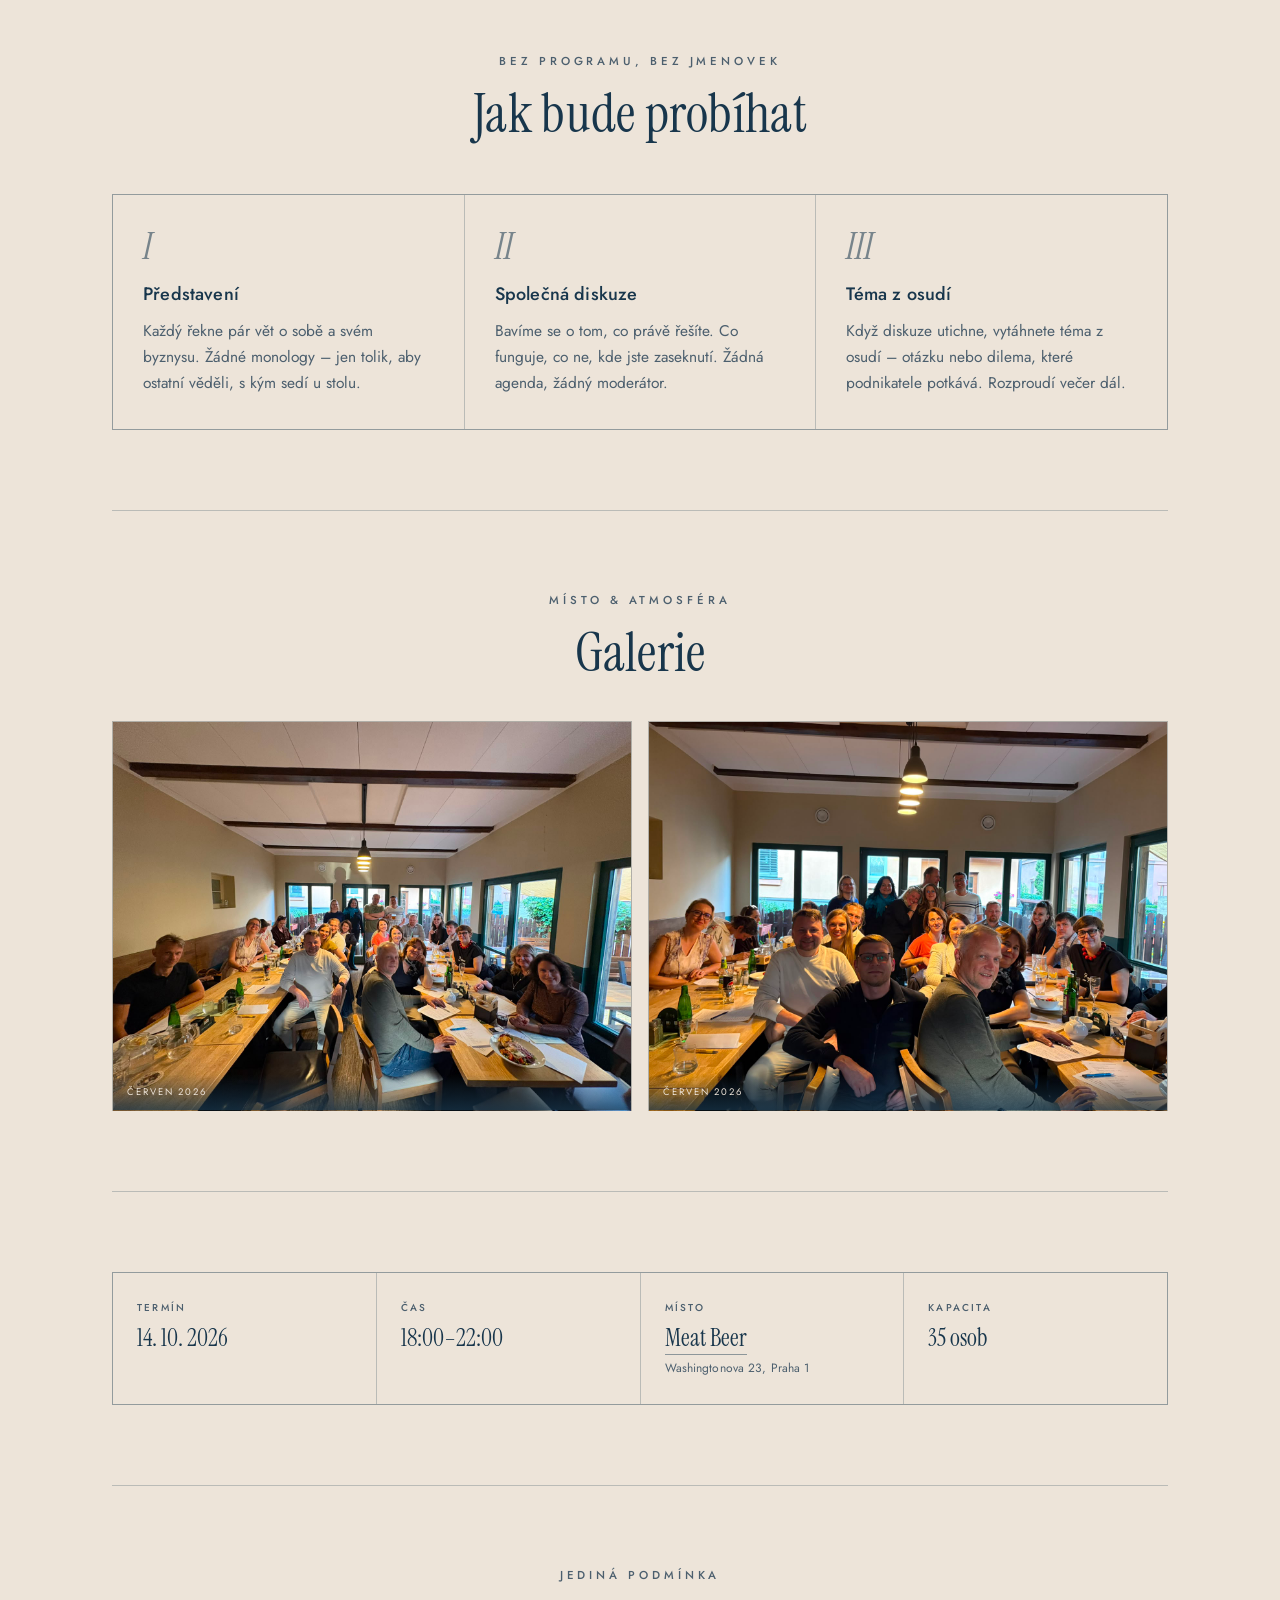
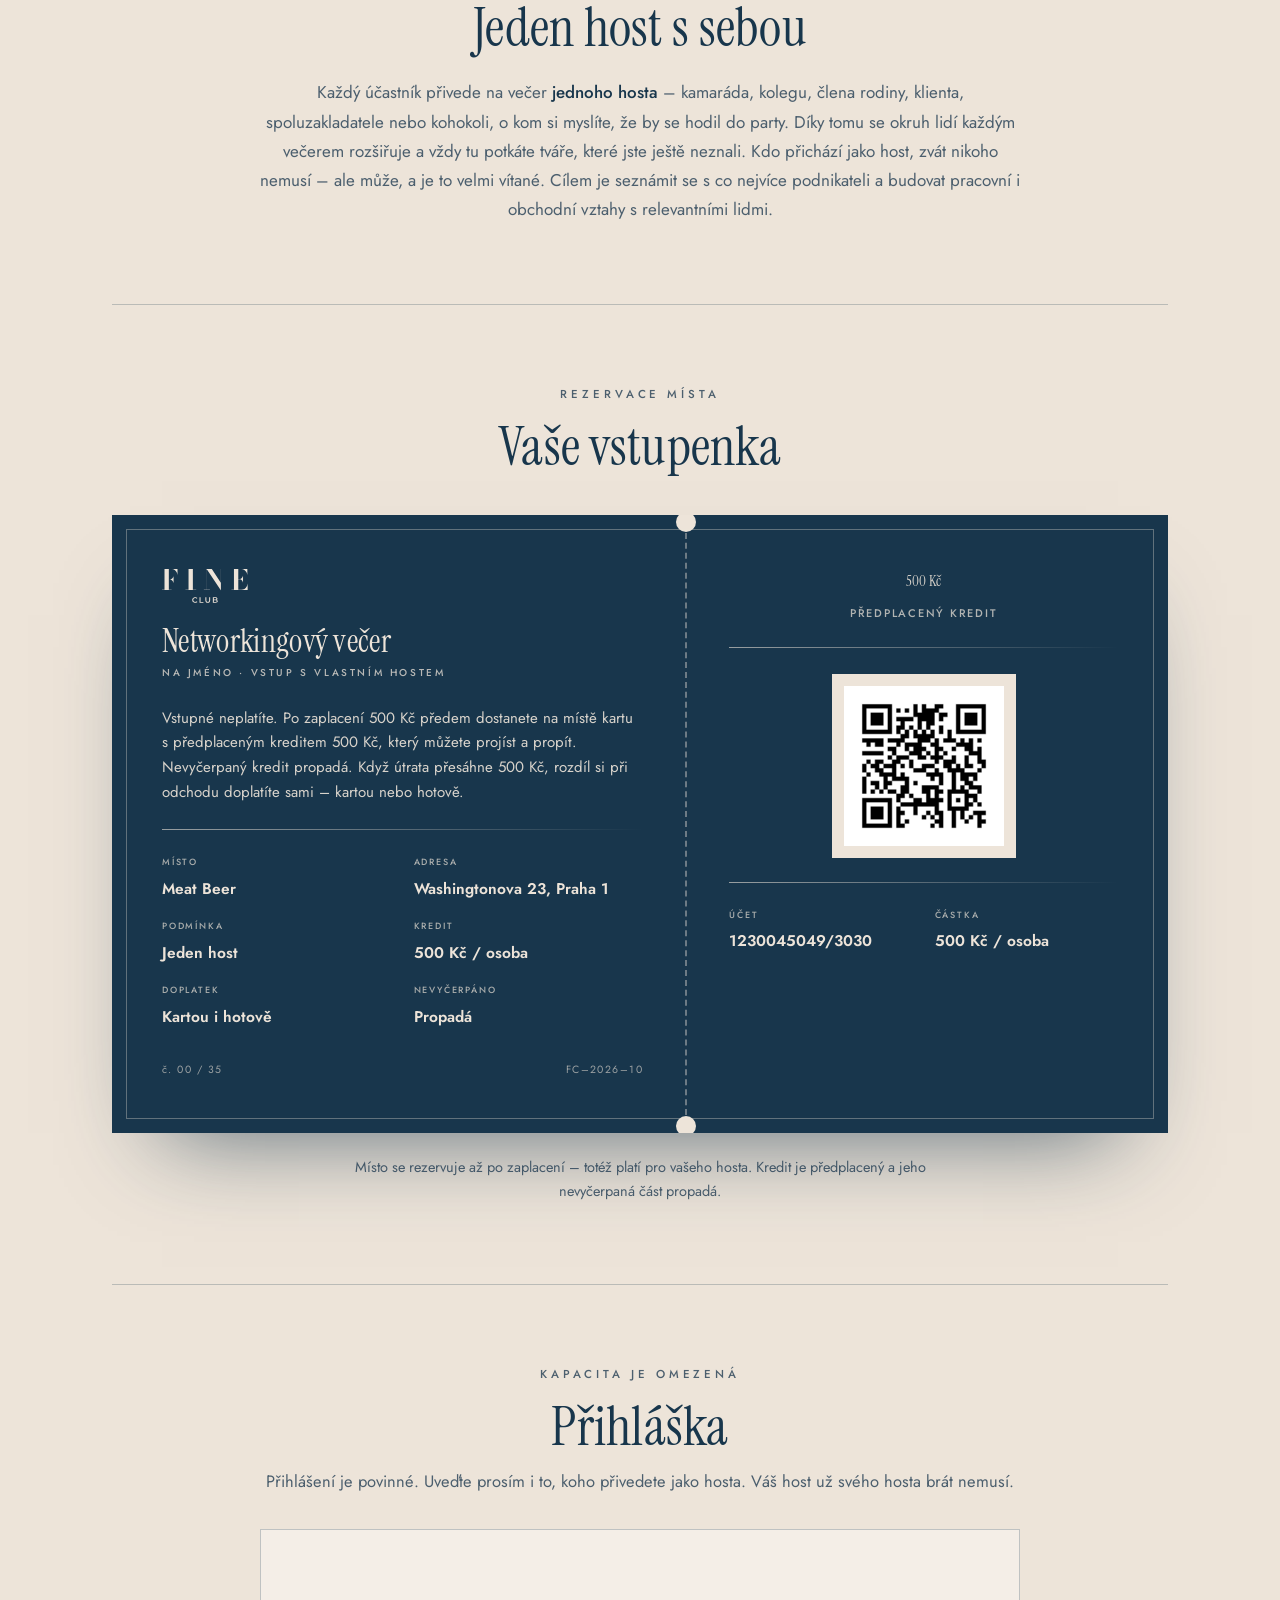
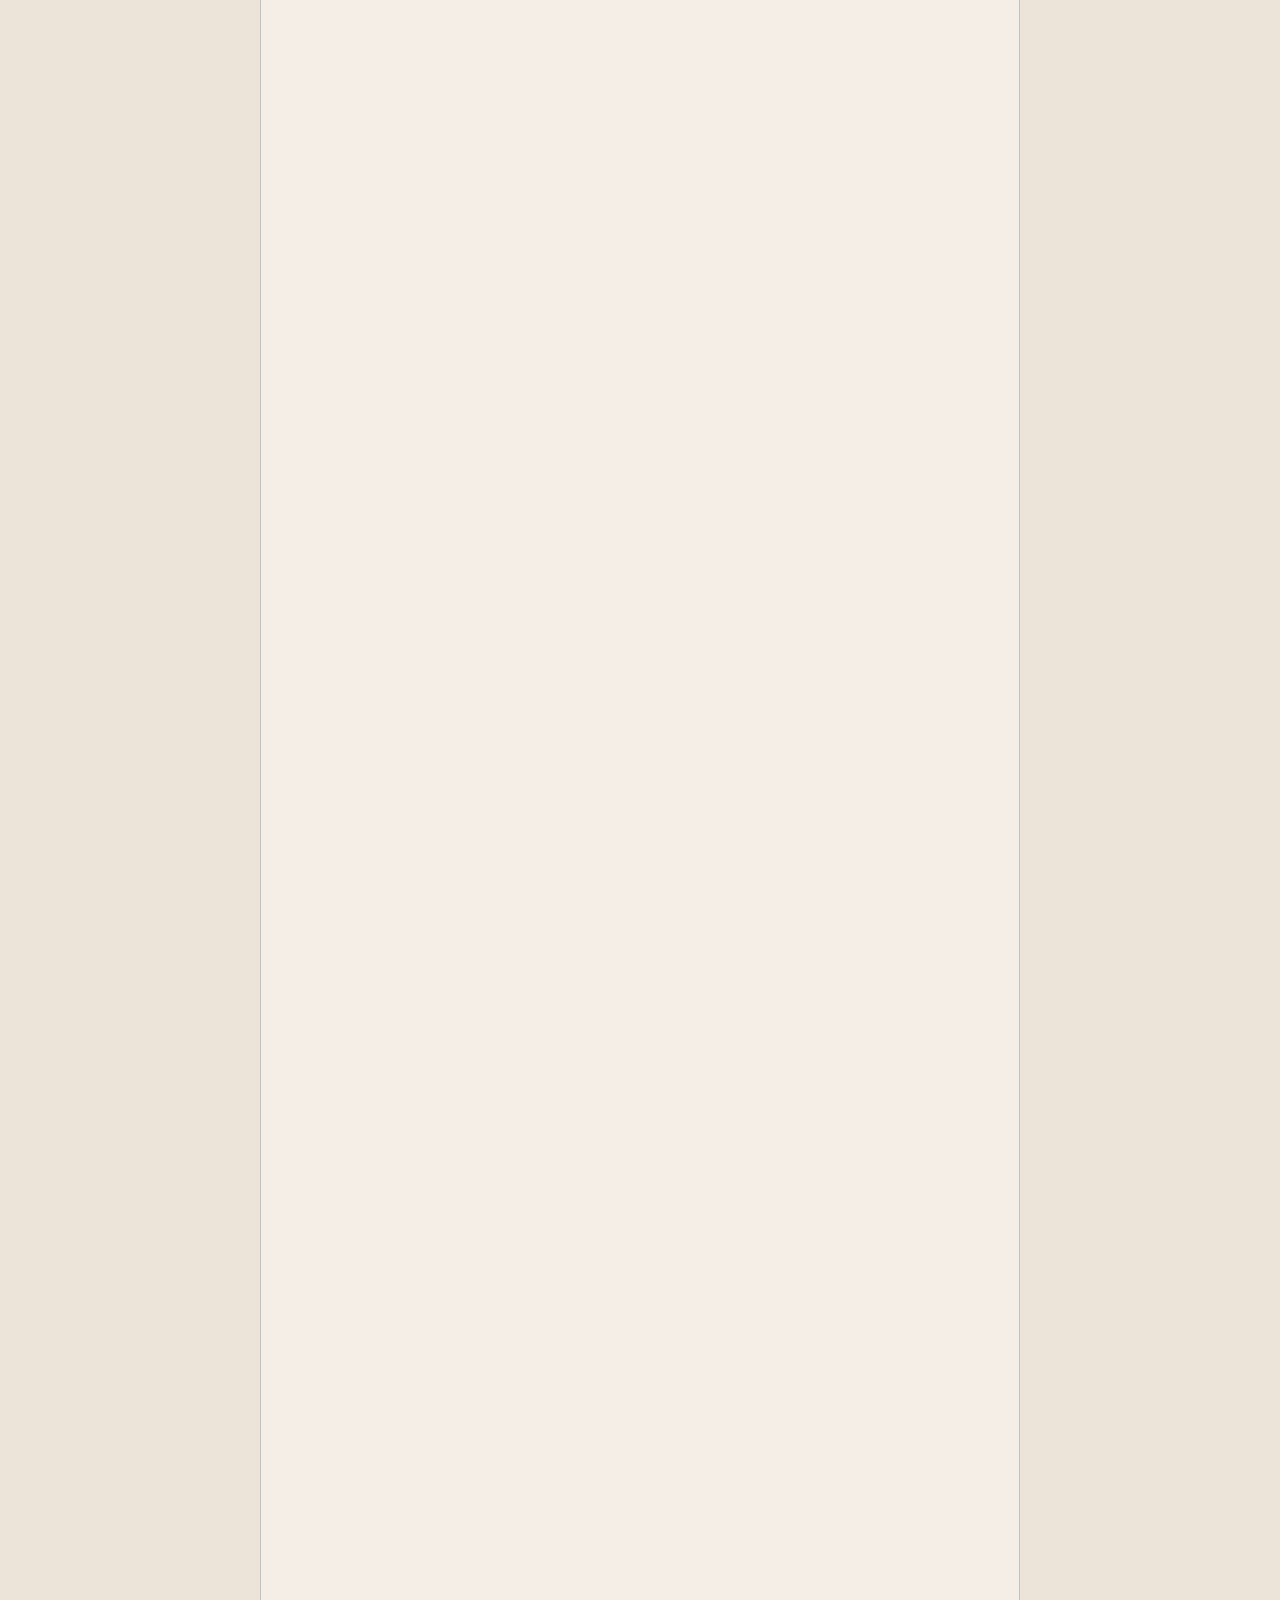
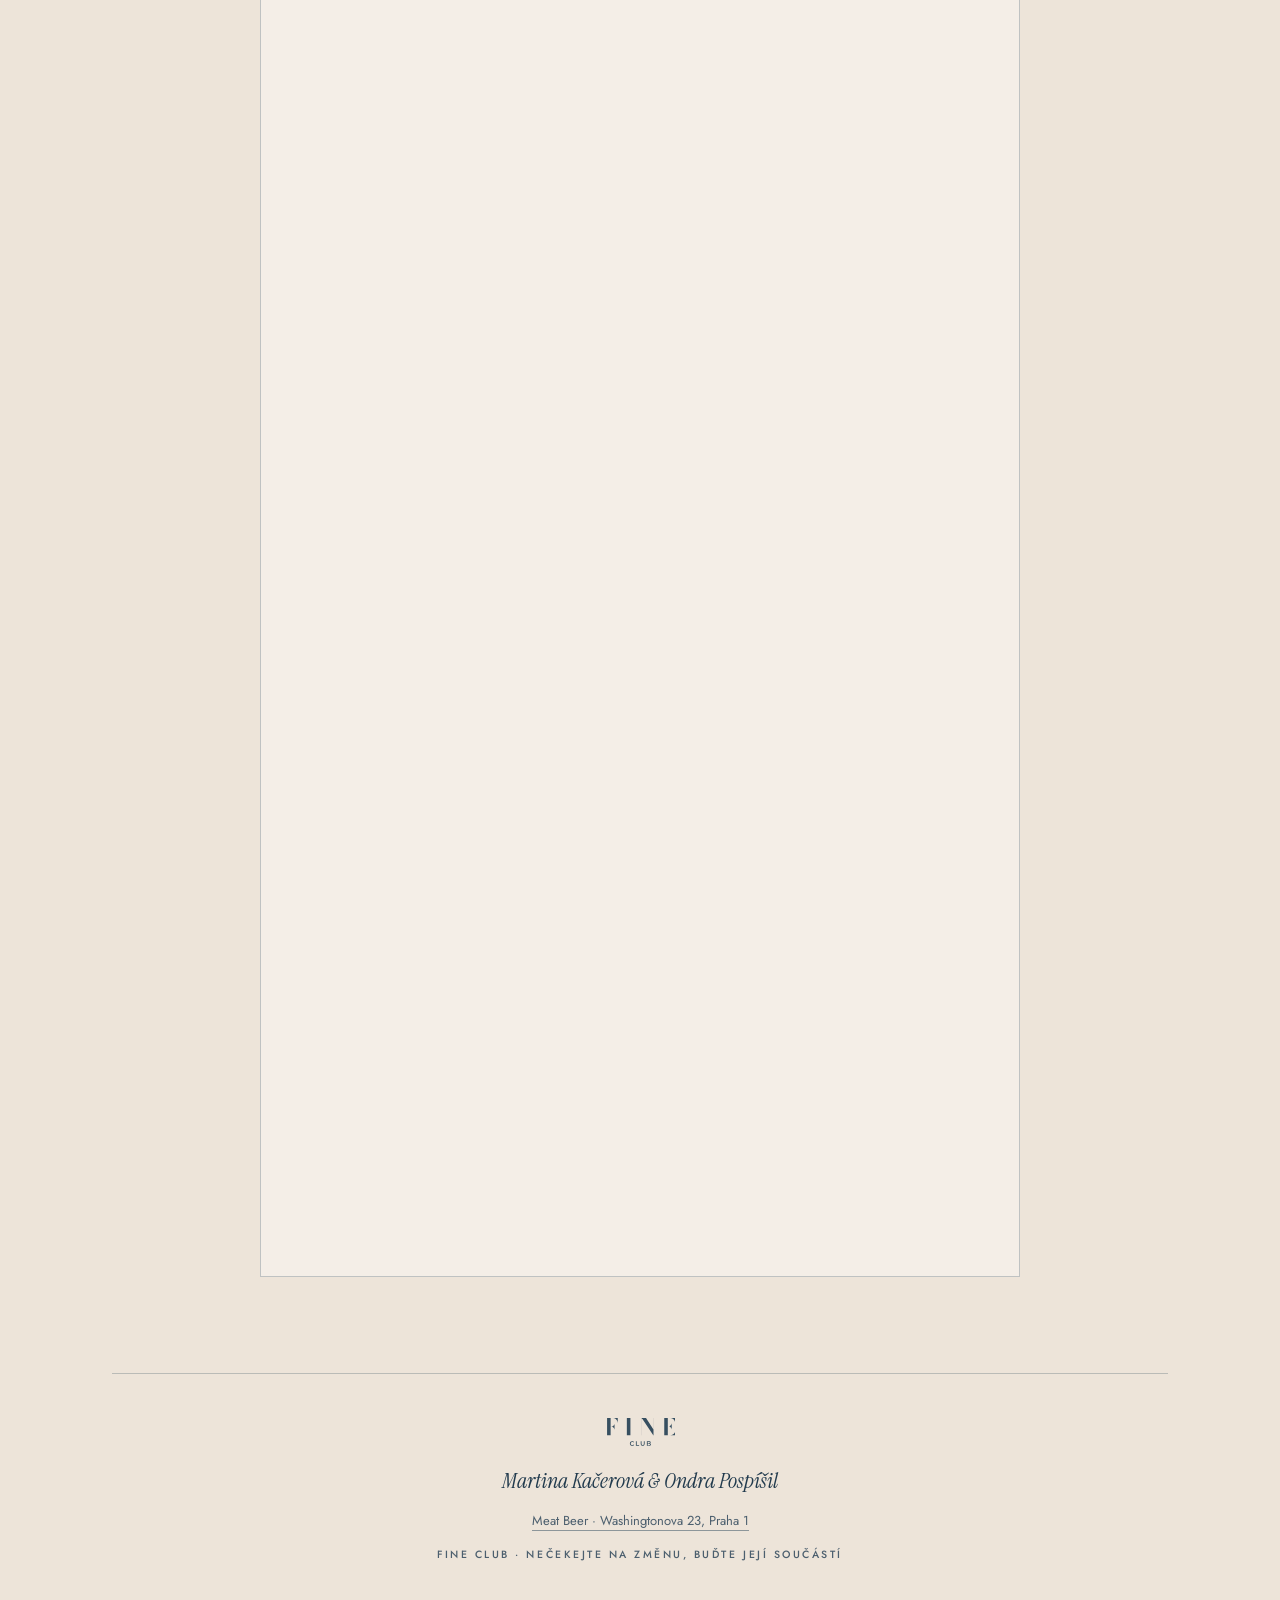
==== commit 2d103a11: "Update index.html" ====
--- a/index.html
+++ b/index.html
@@ -355,7 +355,7 @@
     </div>
     <div class="top-right">
       <div class="est">Est. 2026 · Praha</div>
-      <a href="#prihlaska" class="btn btn-nav">Přihlásit na příště</a>
+      <a href="#prihlaska" class="btn btn-nav">Přihlásit se</a>
     </div>
   </div>
 
@@ -380,7 +380,7 @@
       <div class="cd-unit"><span class="cd-num" id="cd-s">00</span><span class="cd-label">sekund</span></div>
     </div>
 
-    <a href="#prihlaska" class="btn btn-hero">Přihlásit na příště</a>
+    <a href="#prihlaska" class="btn btn-hero">Chci se přihlásit</a>
   </header>
 
   <div class="hr"></div>
@@ -457,7 +457,7 @@
     <div class="fact"><div class="k">Termín</div><div class="v">14. 10. 2026</div></div>
     <div class="fact"><div class="k">Čas</div><div class="v">18:00–22:00</div></div>
     <div class="fact"><div class="k">Místo</div><div class="v"><a href="https://www.meatbeer.cz/" target="_blank" rel="noopener">Meat Beer</a></div><div class="addr">Washingtonova 23, Praha 1</div></div>
-    <div class="fact"><div class="k">Kapacita</div><div class="v">Vyprodáno</div></div>
+    <div class="fact"><div class="k">Kapacita</div><div class="v">35 osob</div></div>
   </section>
 
   <div class="hr"></div>
@@ -480,14 +480,8 @@
       <h2>Vaše vstupenka</h2>
     </div>
 
-    <!-- TŘÍDA SOLDOUT ZTLUMÍ PŮVODNÍ KARTU -->
-    <div class="card soldout">
-
-      <!-- EFEKTNÍ NÁPIS PŘES KARTU -->
-      <div class="soldout-stamp">
-        <span>Máme vyprodáno!</span>
-        <small>Děkujeme a těšíme se na vás</small>
-      </div>
+    <!-- PŮVODNÍ KARTA (ZATÍM NENÍ VYPRODÁNO) -->
+    <div class="card">
 
       <div class="card-inner">
         <div class="stub">
@@ -504,7 +498,7 @@
             <div><span>Doplatek</span><strong>Kartou i hotově</strong></div>
             <div><span>Nevyčerpáno</span><strong>Propadá</strong></div>
           </div>
-          <div class="serial"><span>č. 35 / 35</span><span>FC–2026–10</span></div>
+          <div class="serial"><span>č. 00 / 35</span><span>FC–2026–10</span></div>
         </div>
 
         <div class="side">
@@ -534,11 +528,11 @@
   <!-- přihláška (embed placeholder) -->
   <section id="prihlaska">
     <div class="form-head">
-      <span class="eyebrow">Přednostní registrace</span>
-      <h2>Přihláška na příště</h2>
-      <p>Kapacita aktuálního večera je plně vyčerpána. Už nyní se ale můžete přihlásit na další setkání. Uveďte prosím i to, koho přivedete jako hosta. Váš host už svého hosta brát nemusí.</p>
-    </div>
-
+      <span class="eyebrow">Kapacita je omezená</span>
+      <h2>Přihláška</h2>
+      <p>Přihlášení je povinné. Uveďte prosím i to, koho přivedete jako hosta. Váš host už svého hosta brát nemusí.</p>
+    </div>
+    
     <div class="embed">
       <iframe data-tally-src="https://tally.so/embed/J9er24?alignLeft=1&hideTitle=1&transparentBackground=1&dynamicHeight=1" loading="lazy" width="100%" height="2906" frameborder="0" marginheight="0" marginwidth="0" title="FINE Club – přihláška"></iframe>
     </div>
@@ -554,7 +548,7 @@
 
 </div>
 
-<!-- Tally Embed skript (znovu aktivní) -->
+<!-- Tally Embed skript -->
 <script>var d=document,w="https://tally.so/widgets/embed.js",v=function(){"undefined"!=typeof Tally?Tally.loadEmbeds():d.querySelectorAll("iframe[data-tally-src]:not([src])").forEach((function(e){e.src=e.dataset.tallySrc}))};if("undefined"!=typeof Tally)v();else if(d.querySelector('script[src="'+w+'"]')==null){var s=d.createElement("script");s.src=w,s.onload=v,s.onerror=v,d.body.appendChild(s);}</script>
 
 <script>
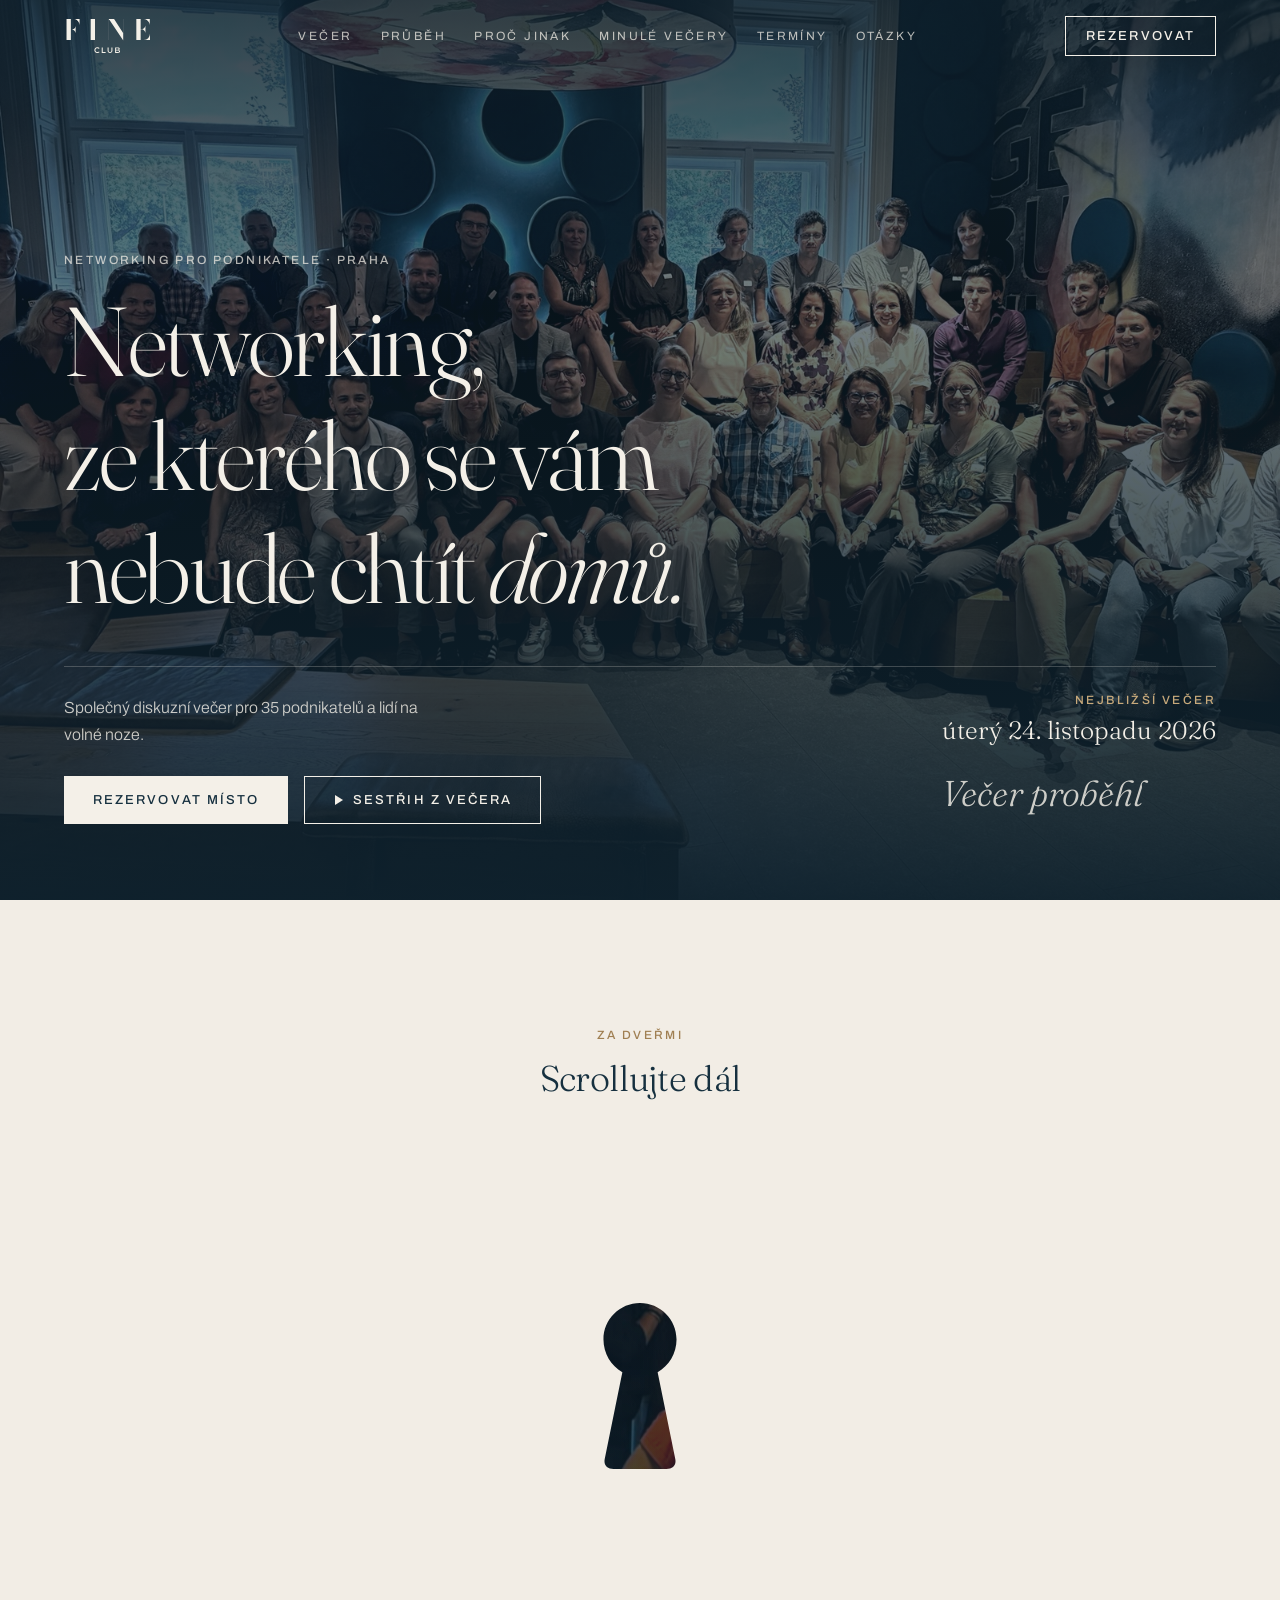
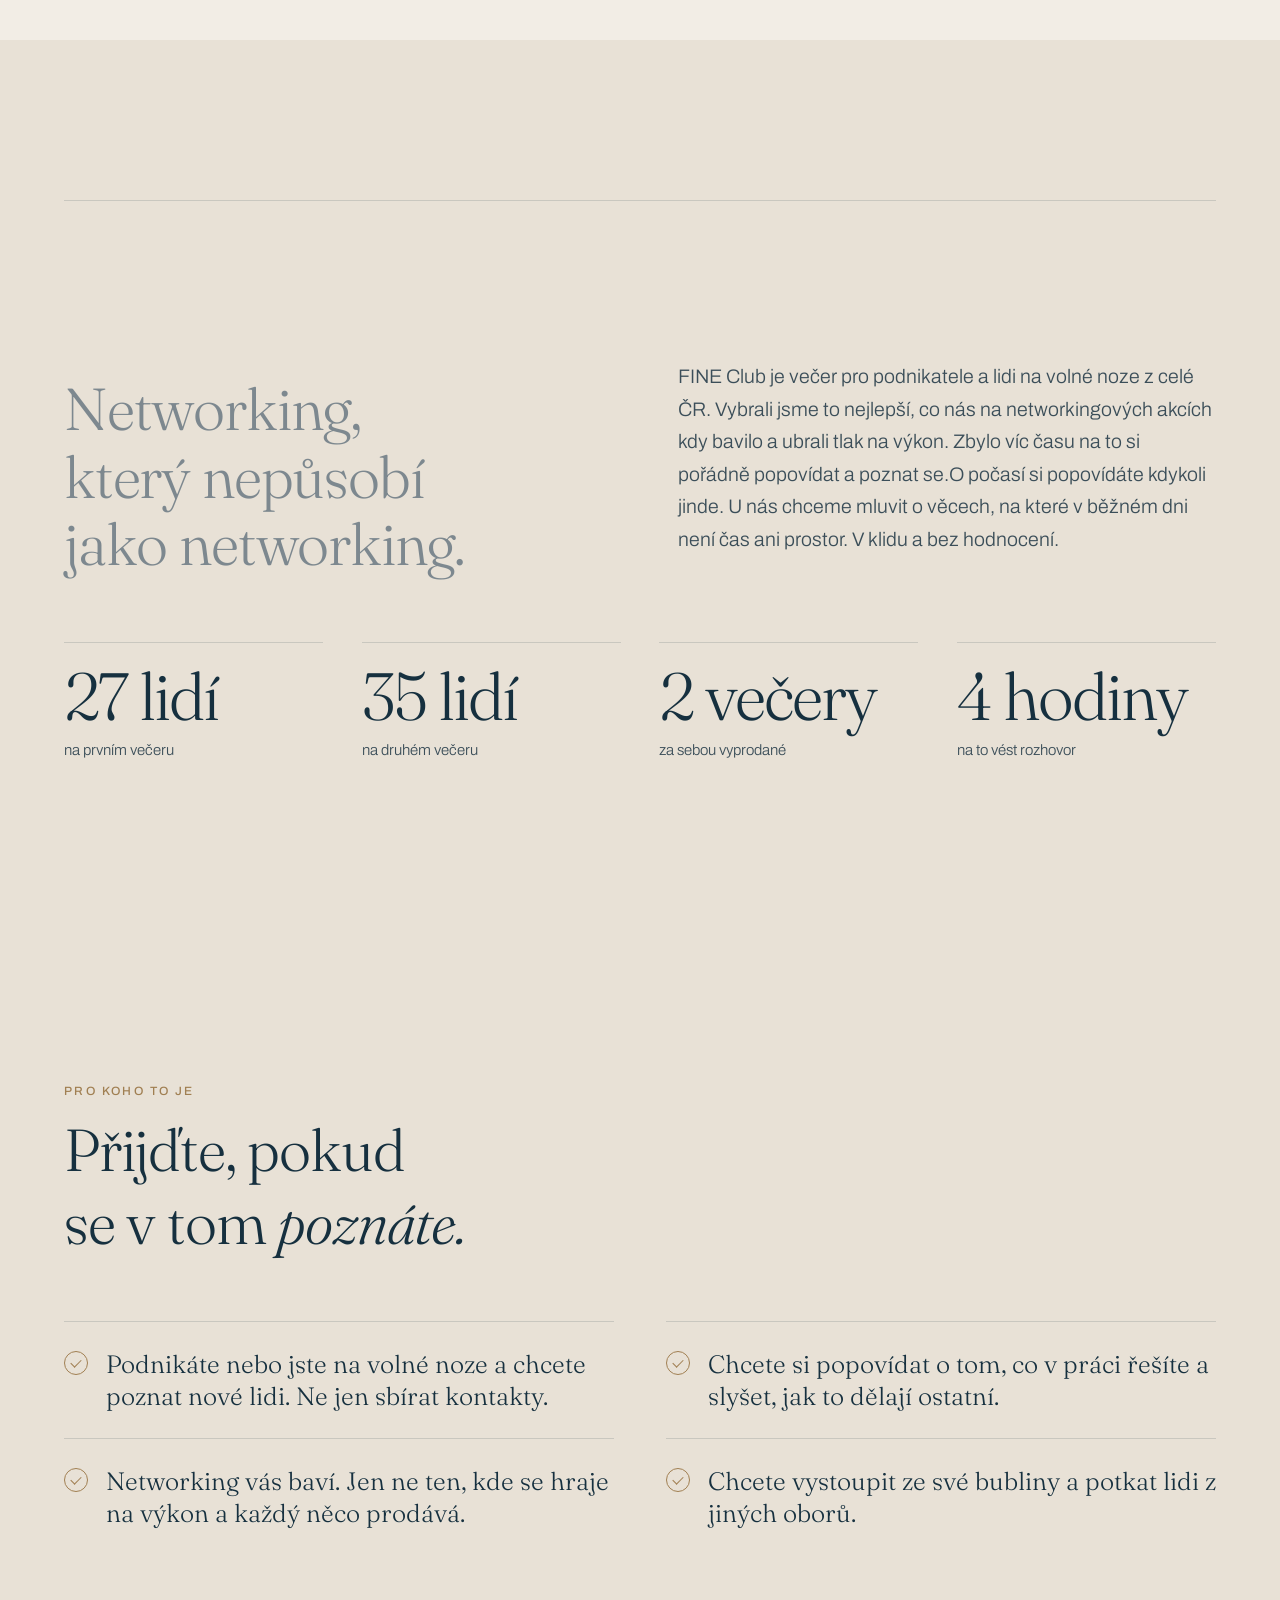
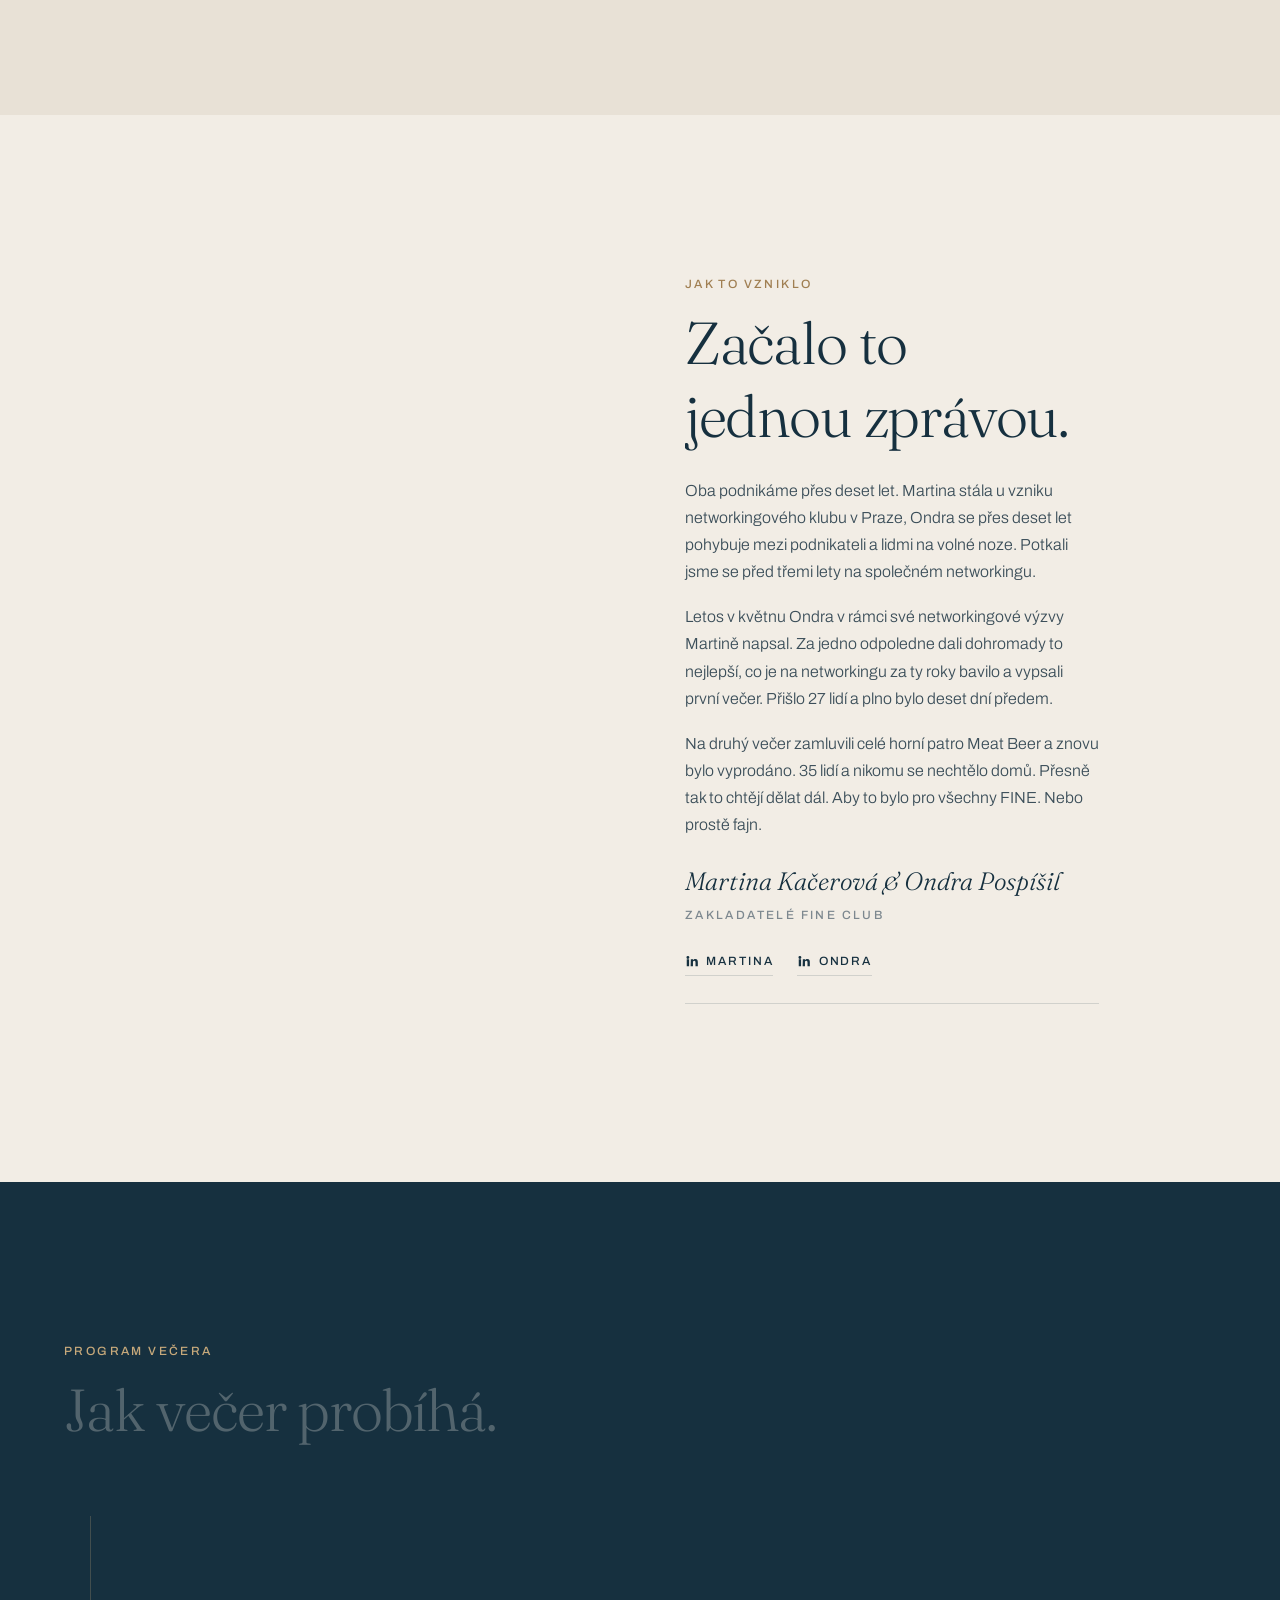
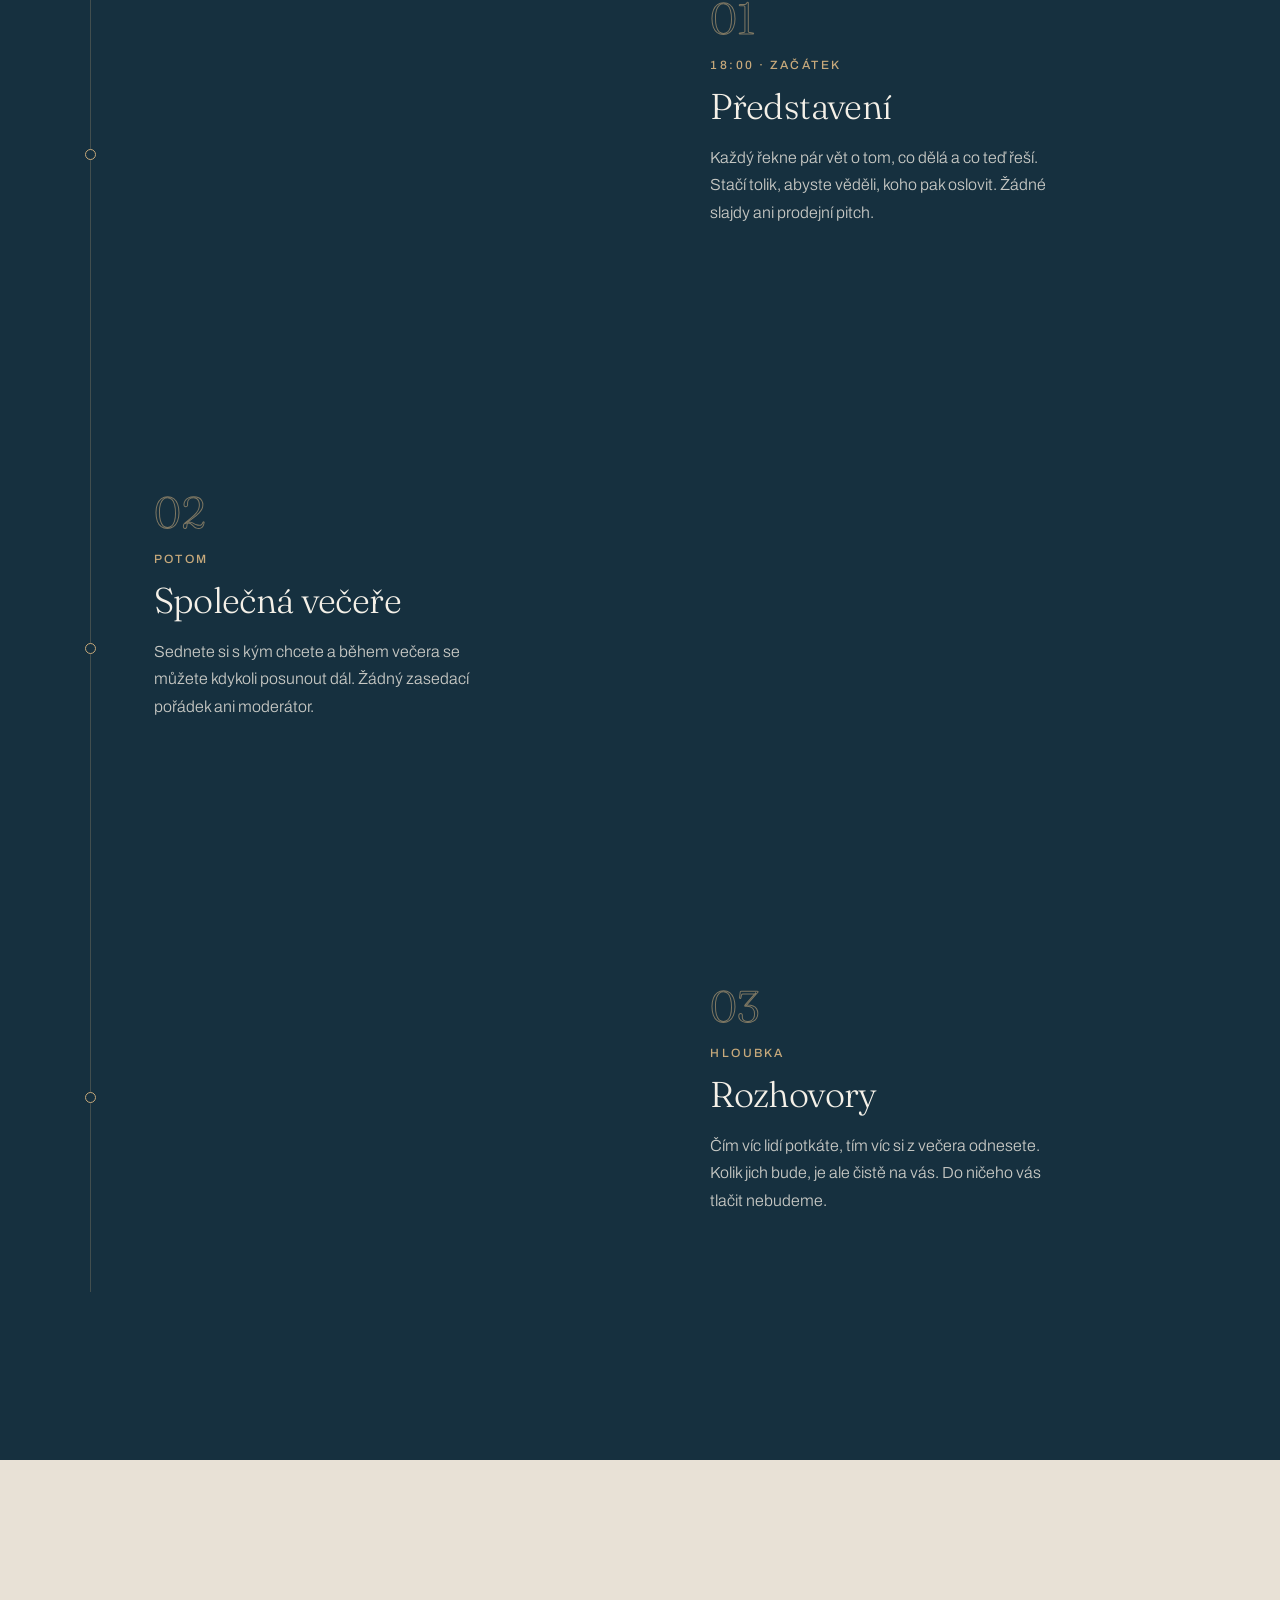
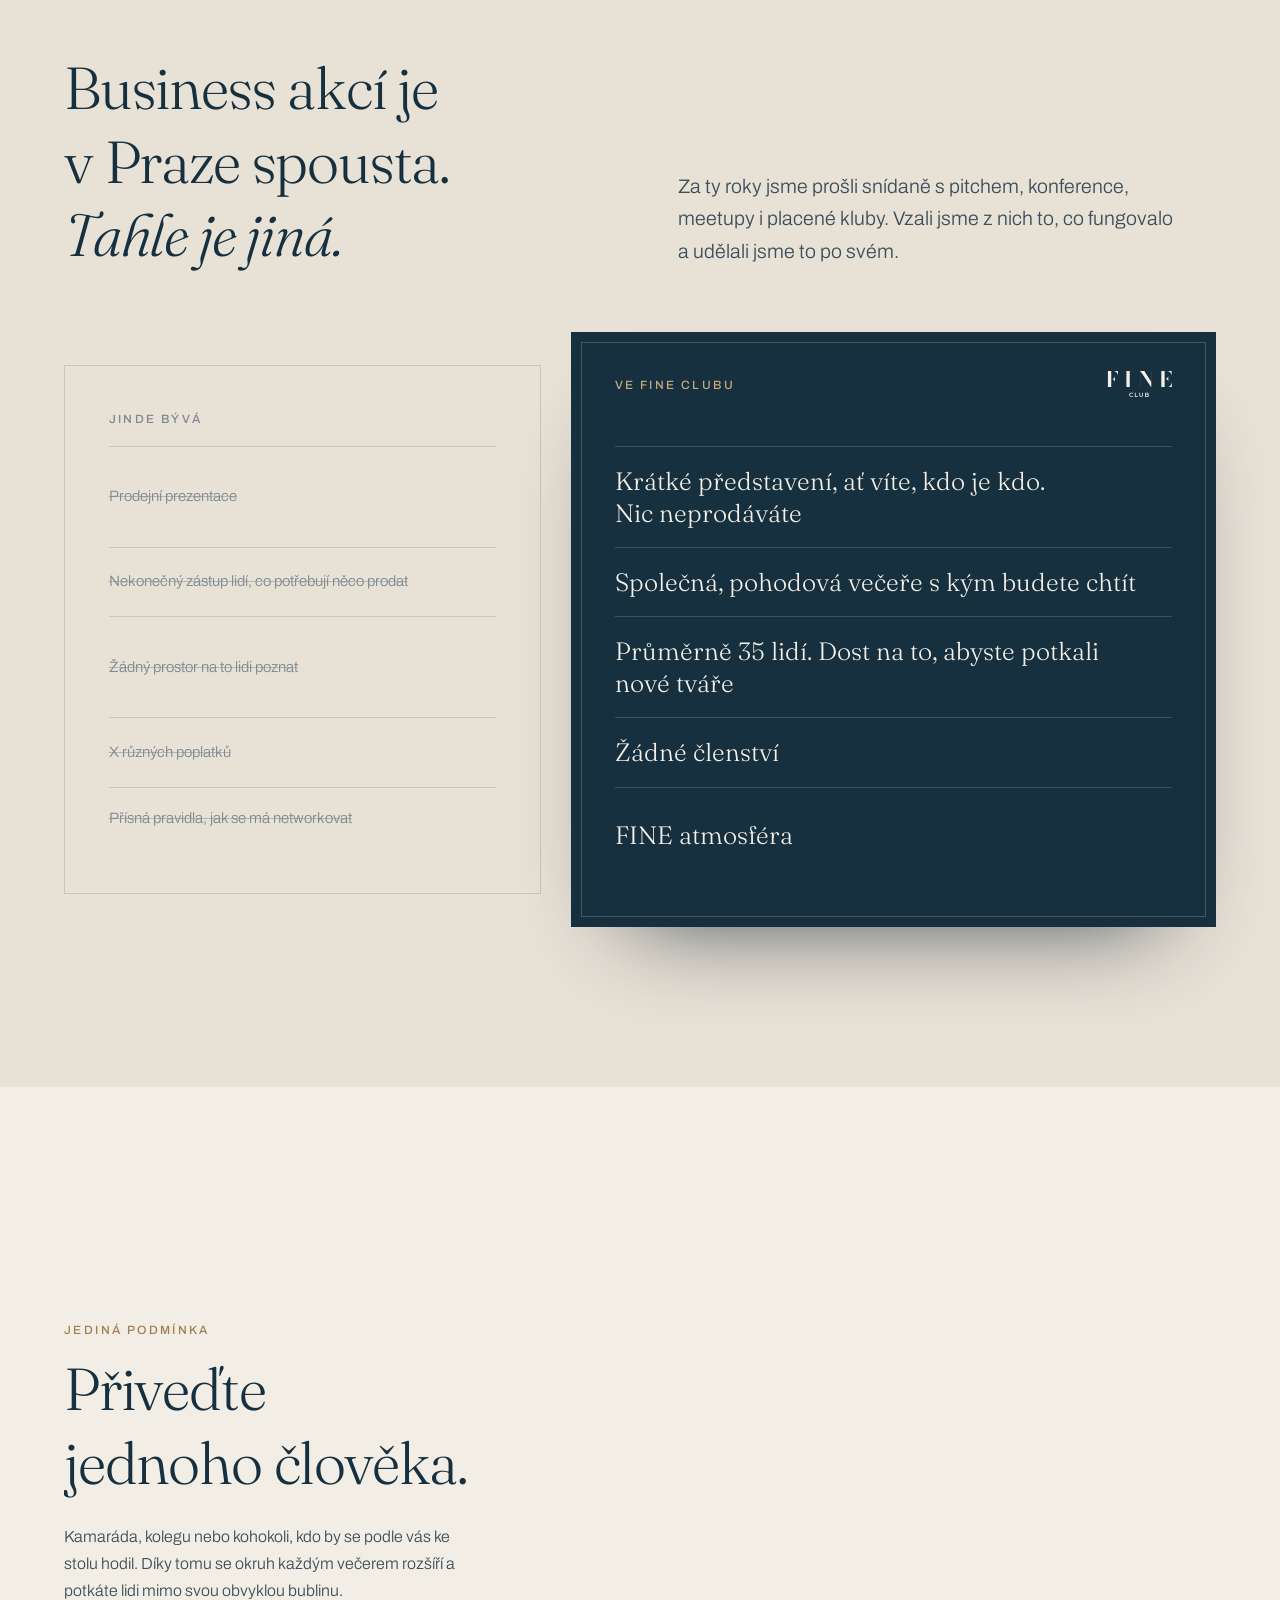
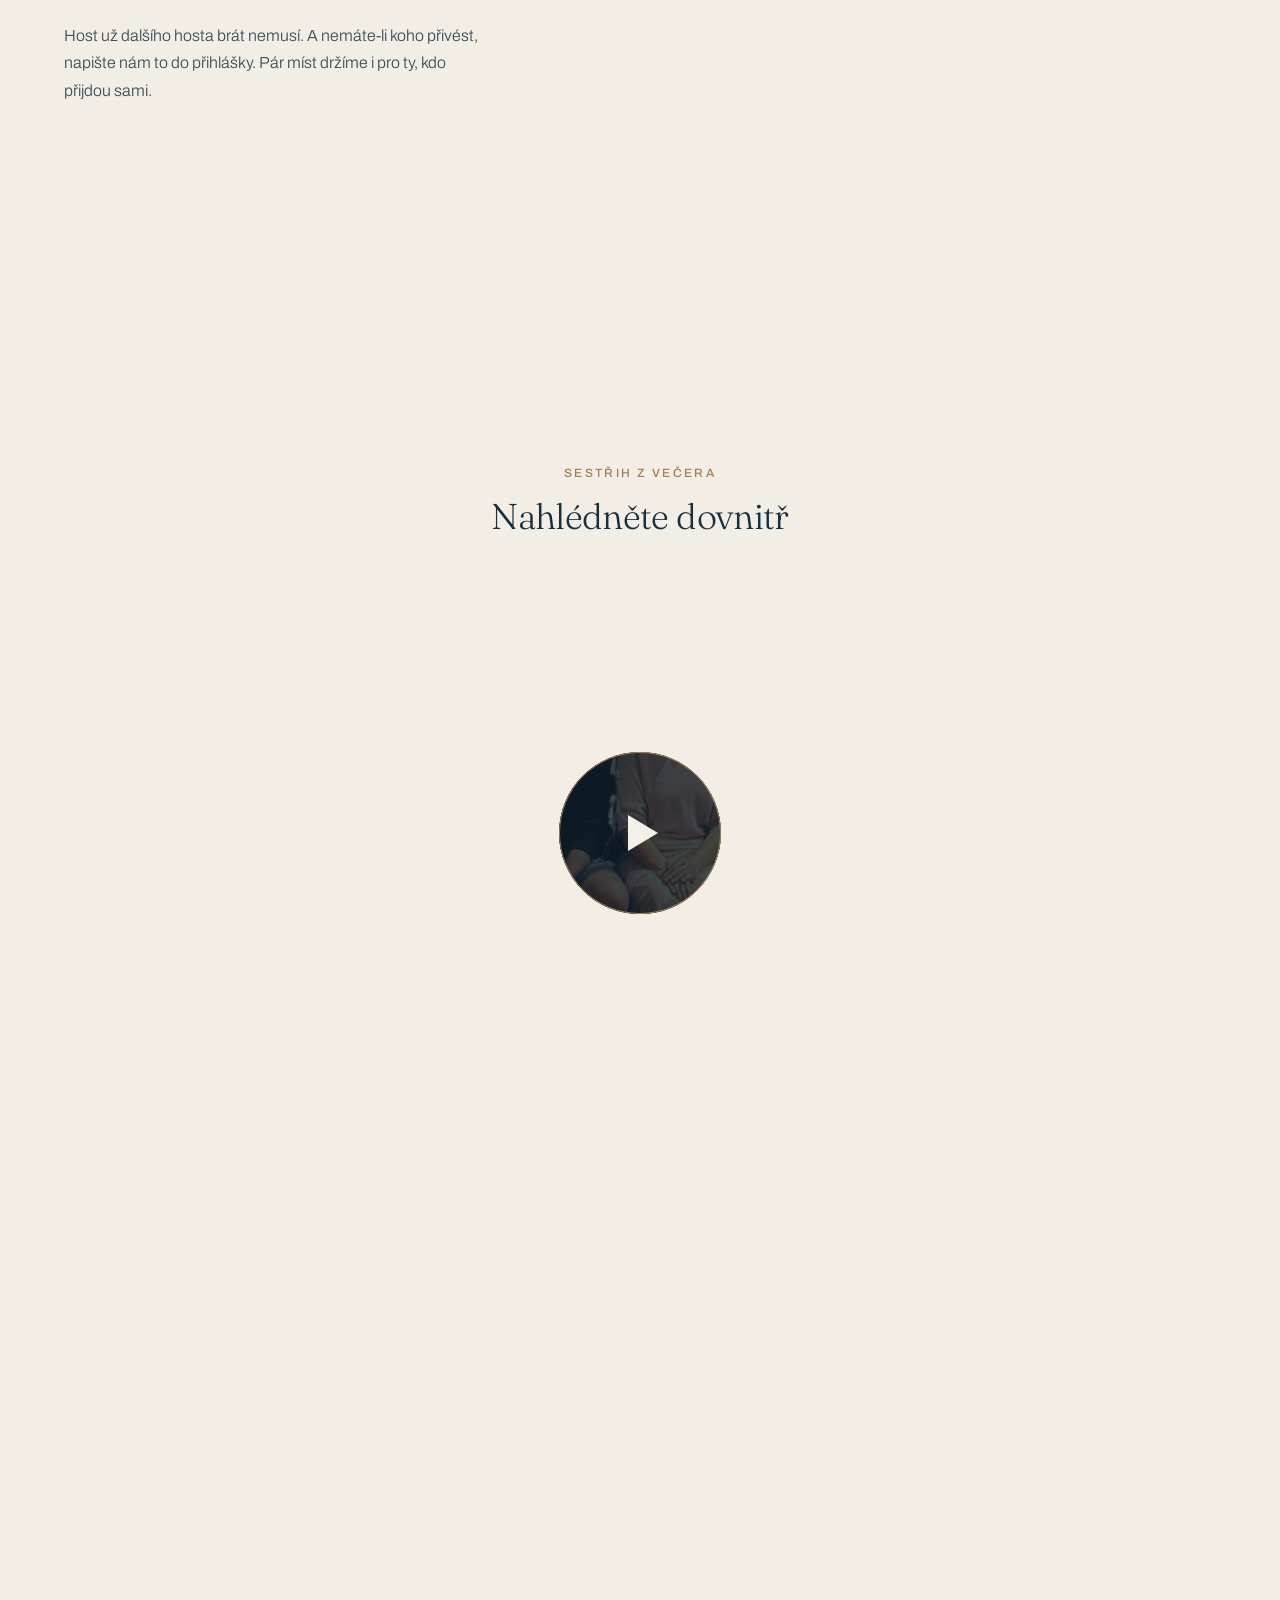
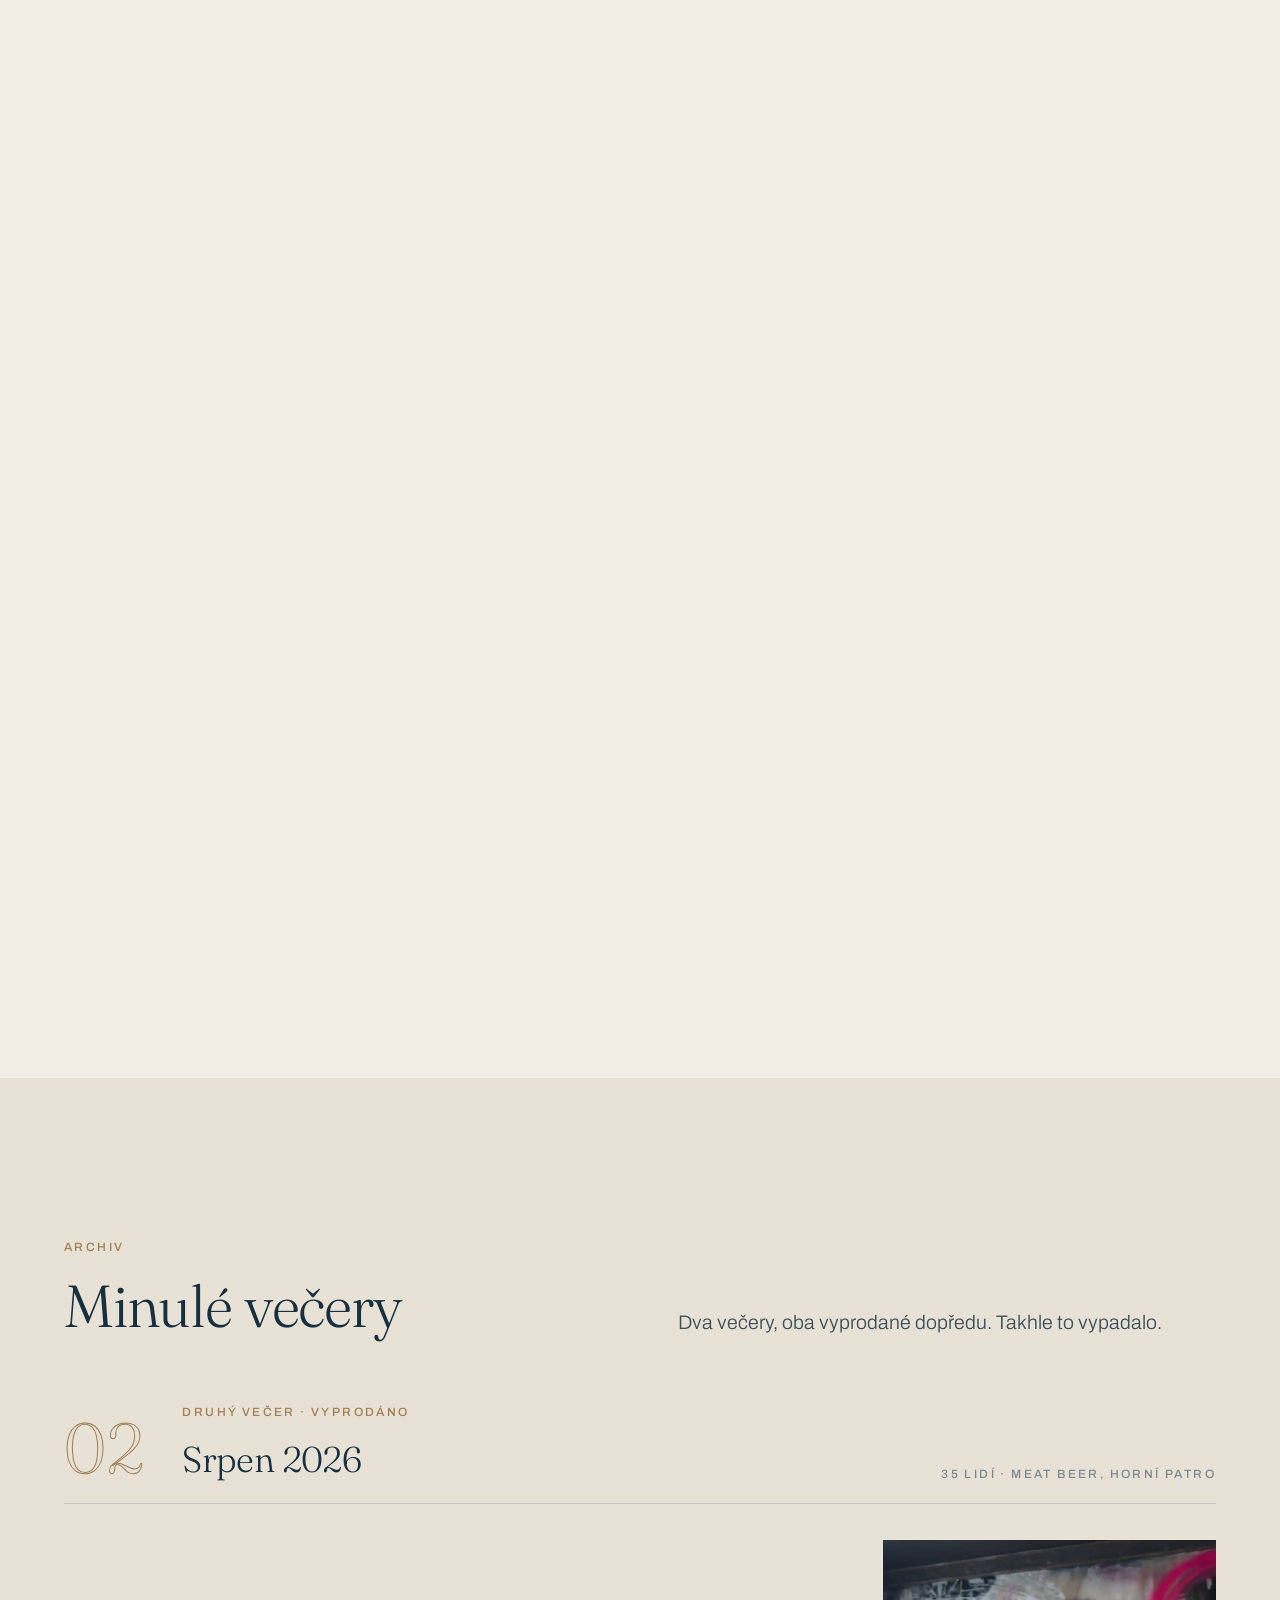
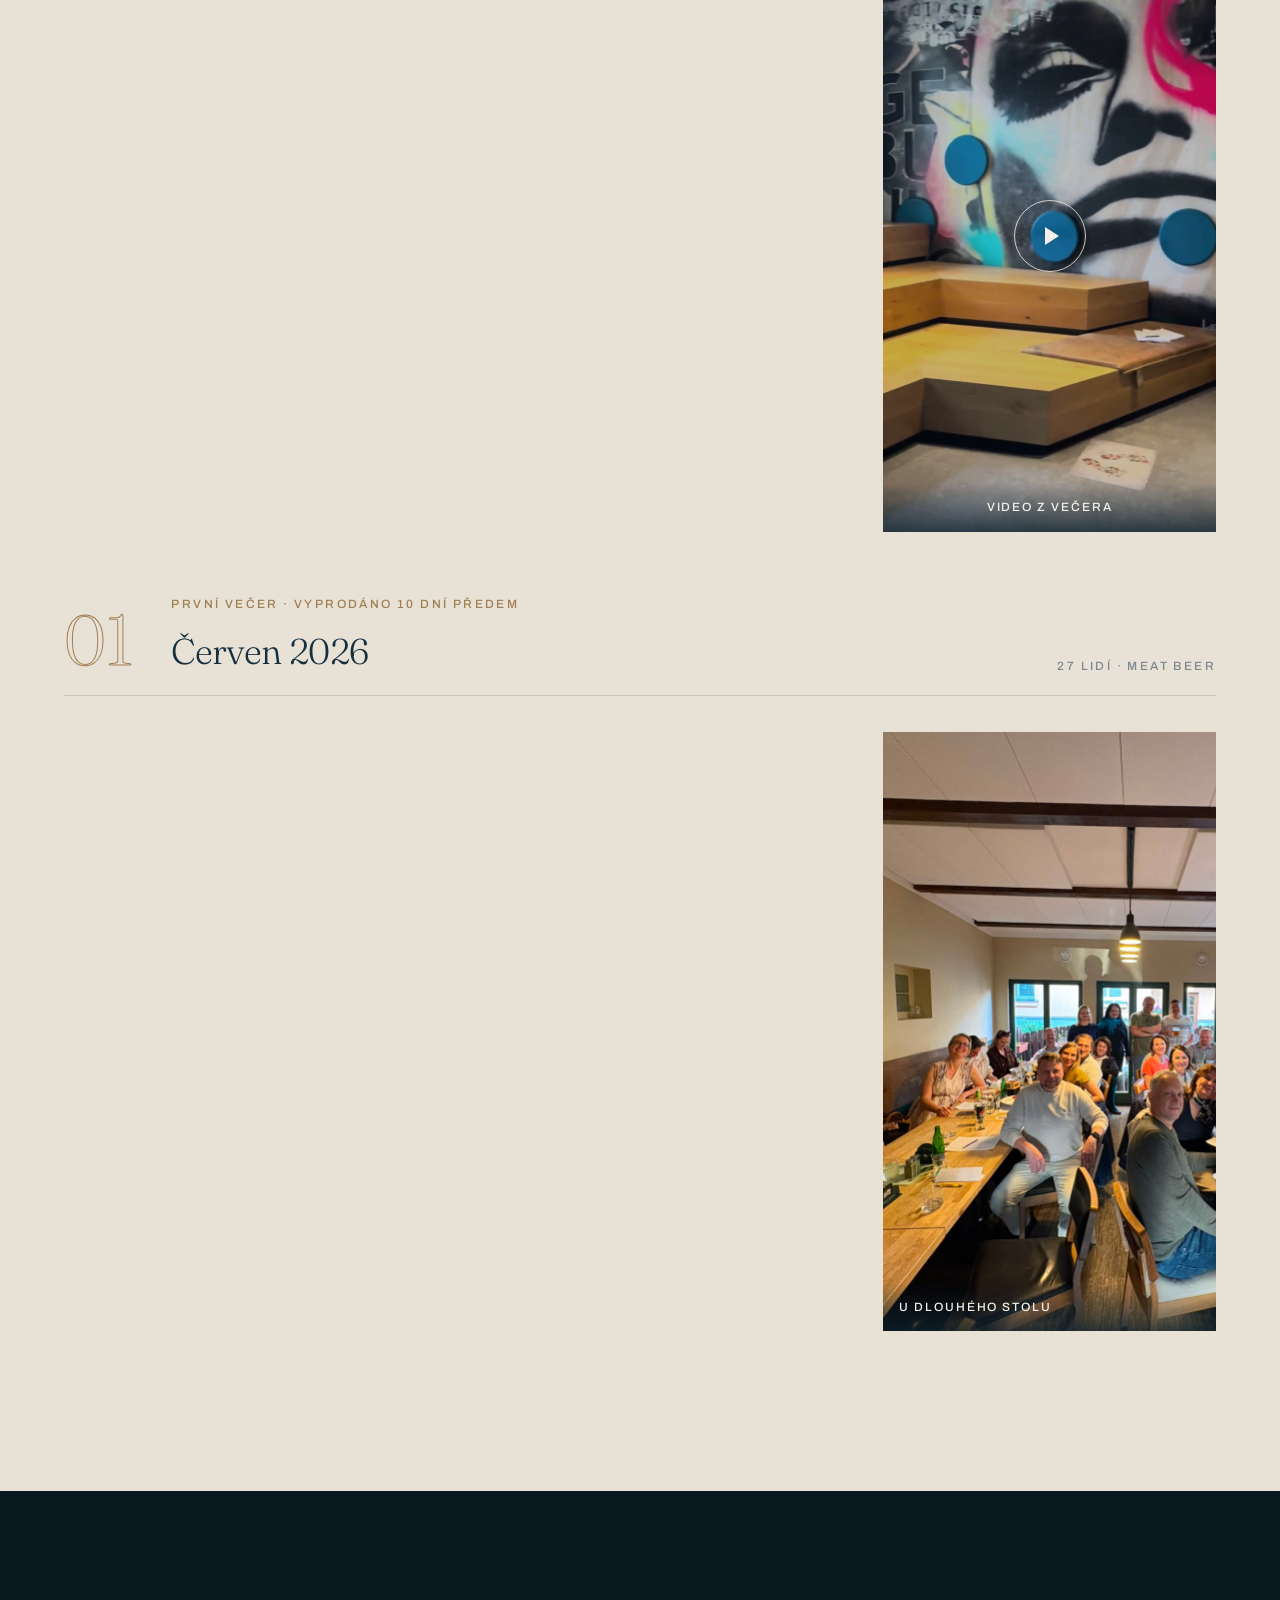
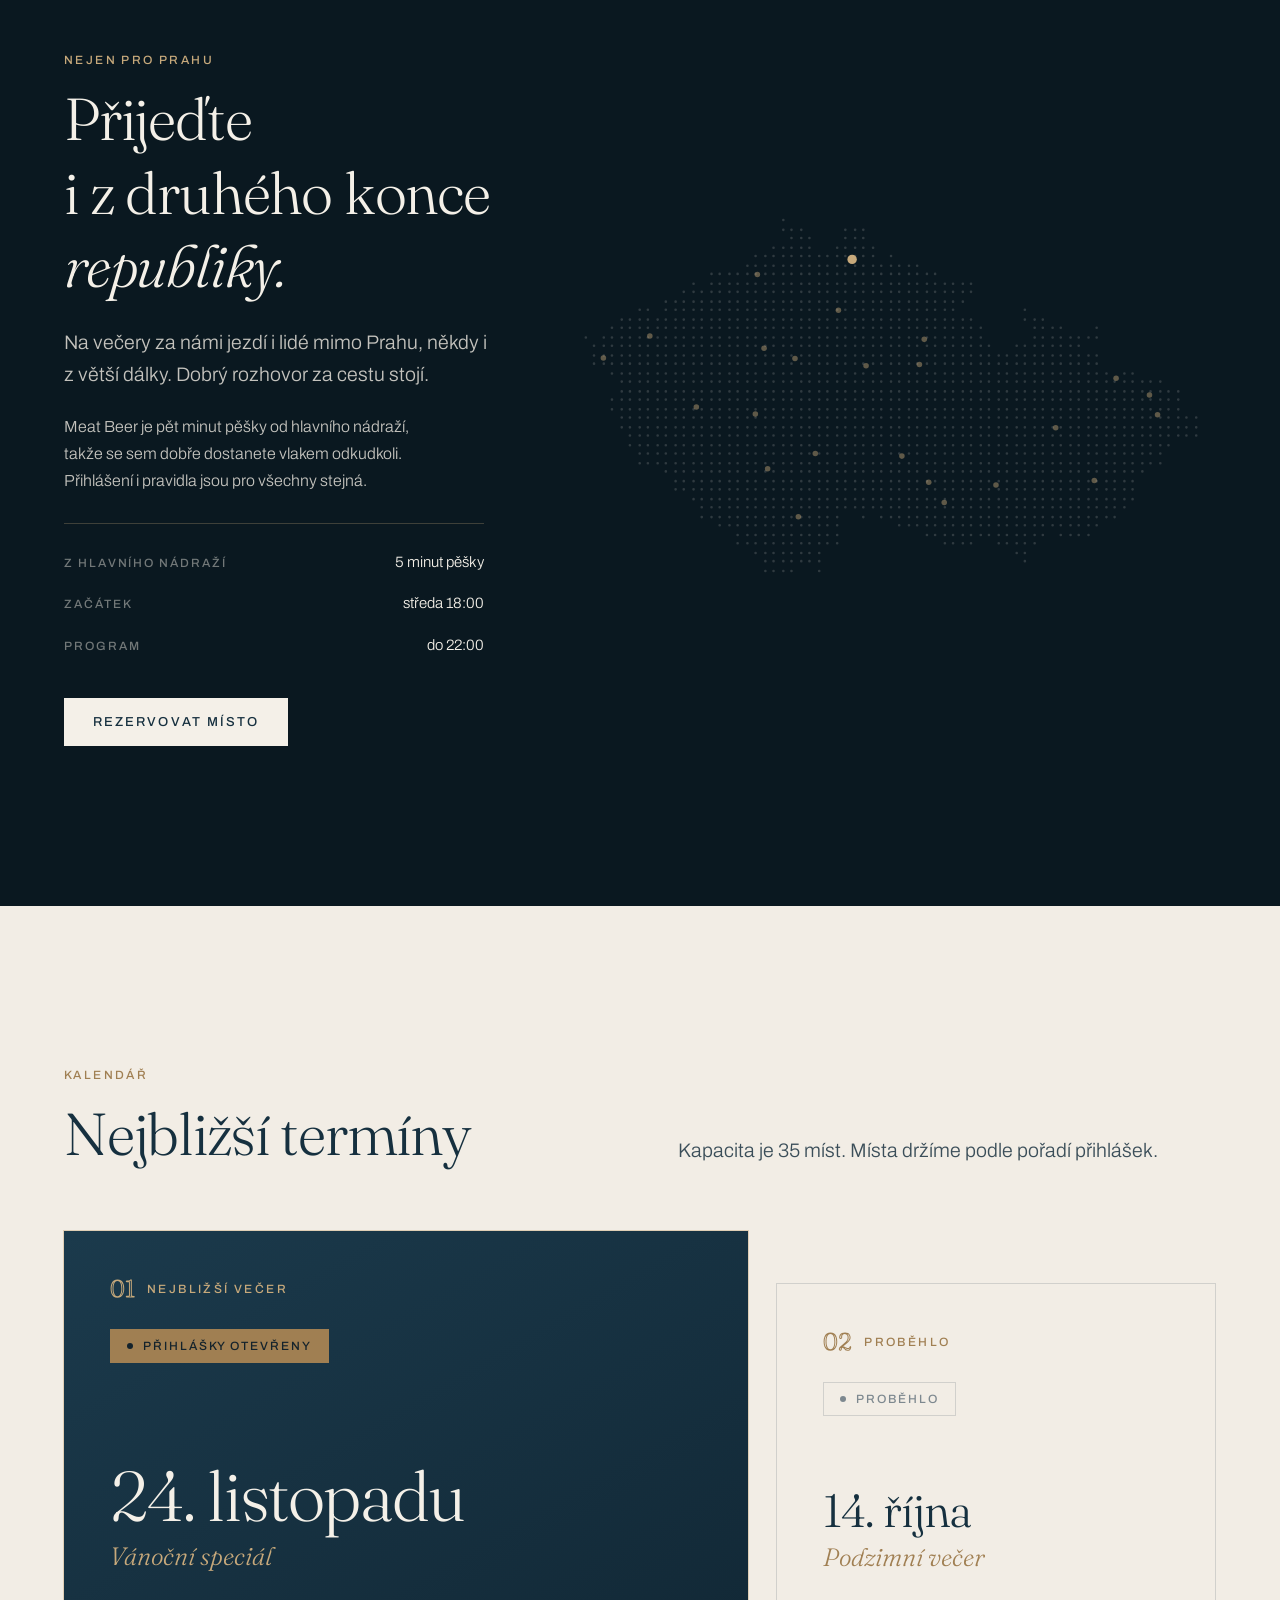
==== commit beaf4871: "Web připraven na listopadový termín (Vánoční speciál 24. 11.) Říjnový večer je za námi: hlavním term" ====
--- a/index.html
+++ b/index.html
@@ -1,581 +1,1035 @@
 <!DOCTYPE html>
-<html lang="cs">
+<html lang="cs" data-state="open">
 <head>
-<meta charset="UTF-8">
-<meta name="viewport" content="width=device-width, initial-scale=1">
-<title>FINE Club – Networking pro podnikatele</title>
-<link rel="preconnect" href="https://fonts.googleapis.com">
-<link rel="preconnect" href="https://fonts.gstatic.com" crossorigin>
-<link href="https://fonts.googleapis.com/css2?family=Instrument+Serif:ital@0;1&family=Jost:wght@300;400;500&display=swap" rel="stylesheet">
-<style>
-:root{
-  --navy:#18364C;
-  --text:#213A4D;
-  --muted:#4C5F6E;
-  --faint:rgba(24,54,76,.5);
-  --navy-45:rgba(24,54,76,.45);
-  --cream:#EDE4D9;
-  --cream-deep:#E1D4C4;
-  --line:rgba(24,54,76,.24);
-}
-*{box-sizing:border-box}
-html{scroll-behavior:smooth}
-body{
-  margin:0;background:var(--cream);color:var(--text);
-  font-family:'Jost',system-ui,sans-serif;font-weight:400;
-  font-size:16.5px;line-height:1.72;-webkit-font-smoothing:antialiased;
-}
-.wrap{max-width:1120px;margin:0 auto;padding:0 32px}
-.eyebrow{
-  font-family:'Jost',sans-serif;font-weight:500;font-size:11.5px;
-  letter-spacing:.34em;text-transform:uppercase;color:var(--muted);
-}
-h2{font-family:'Instrument Serif',serif;font-weight:400;font-size:clamp(32px,4.6vw,54px);line-height:1.04;letter-spacing:.005em;margin:0;color:var(--navy)}
-h3{font-family:'Jost',sans-serif;font-weight:500;font-size:18px;letter-spacing:.01em;margin:0 0 8px;color:var(--navy)}
-.serif-it{font-style:italic}
-a{color:inherit}
-
-/* ── top bar ── */
-.top{
-  display:flex;justify-content:space-between;align-items:center;
-  padding:26px 0;border-bottom:1px solid var(--line);
-}
-.brand{display:flex;align-items:center;gap:14px}
-.seal{width:34px;height:34px;flex:none}
-.logo{width:auto;display:block}
-.logo-sm{height:26px}
-.logo-hero{height:58px;margin:0 auto 26px}
-.logo-card{height:34px;margin-bottom:22px}
-.logo-foot{height:28px;margin:0 auto 16px;opacity:.85}
-.brand .name{font-family:'Instrument Serif',serif;font-weight:600;font-size:24px;letter-spacing:.06em;line-height:1}
-.brand .name small{display:block;font-family:'Jost';font-weight:400;font-size:8.5px;letter-spacing:.44em;text-transform:uppercase;color:var(--muted);margin-top:3px}
-.top .est{font-family:'Jost';font-weight:500;font-size:10px;letter-spacing:.3em;text-transform:uppercase;color:var(--muted)}
-.top-right{display:flex;align-items:center;gap:20px}
-
-/* ── tlačítko ── */
-.btn{
-  display:inline-flex;align-items:center;justify-content:center;
-  font-family:'Jost';font-weight:500;letter-spacing:.16em;text-transform:uppercase;
-  text-decoration:none;cursor:pointer;border:1px solid var(--navy);
-  background:var(--navy);color:var(--cream);
-  transition:background .2s ease,color .2s ease;white-space:nowrap;
-}
-.btn:hover{background:transparent;color:var(--navy)}
-.btn-nav{font-size:10.5px;padding:10px 18px}
-.btn-hero{font-size:12px;letter-spacing:.2em;padding:16px 34px;margin-top:44px}
-.btn-soldout {
-  background: var(--muted);
-  border-color: var(--muted);
-  cursor: not-allowed;
-  pointer-events: none;
-}
-
-/* ── hero ── */
-.hero{padding:96px 0 40px;text-align:center;position:relative}
-.hero .mark{width:64px;height:64px;margin:0 auto 30px;opacity:.9}
-.hero h1{
-  font-family:'Instrument Serif',serif;font-weight:400;
-  font-size:clamp(52px,10vw,124px);line-height:.94;letter-spacing:.01em;margin:18px 0 0;
-}
-.hero h1 em{font-style:italic;font-weight:500}
-.hero .lede{max-width:58ch;margin:24px auto 0;color:var(--text);font-size:18.5px;line-height:1.7}
-.datechip{
-  display:inline-flex;align-items:center;gap:14px;margin-top:38px;
-  border:1px solid var(--line);padding:13px 24px;color:var(--navy);
-  font-family:'Jost';font-weight:500;font-size:11.5px;letter-spacing:.2em;text-transform:uppercase;
-}
-.datechip b{font-weight:600}
-.datechip a{text-decoration:none;border-bottom:1px solid var(--navy-45)}
-.datechip a:hover{border-color:var(--navy)}
-.dot{width:5px;height:5px;border-radius:50%;background:var(--navy);opacity:.5}
-
-/* ── odpočet ── */
-.countdown{
-  display:flex;justify-content:center;align-items:flex-start;
-  gap:clamp(18px,4vw,44px);margin-top:44px;
-}
-.cd-unit{display:flex;flex-direction:column;align-items:center;min-width:58px}
-.cd-num{
-  font-family:'Instrument Serif',serif;font-weight:400;
-  font-size:clamp(42px,7vw,72px);line-height:1;color:var(--navy);
-  font-variant-numeric:tabular-nums;font-feature-settings:"tnum";
-}
-.cd-label{
-  margin-top:10px;font-family:'Jost';font-weight:500;font-size:10px;
-  letter-spacing:.24em;text-transform:uppercase;color:var(--muted);
-}
-.cd-sep{
-  font-family:'Instrument Serif',serif;font-size:clamp(30px,5vw,52px);
-  line-height:1;color:var(--navy-45);align-self:center;margin-top:-6px;
-}
-.cd-live{
-  margin-top:44px;font-family:'Instrument Serif',serif;font-style:italic;
-  font-size:clamp(28px,5vw,44px);color:var(--navy);
-}
-
-.hr{height:1px;background:var(--line);margin:80px 0}
-.hr-sm{height:1px;background:var(--line);margin:0}
-
-/* ── fit / not fit ── */
-.split{display:grid;grid-template-columns:1fr 1fr;gap:0;border:1px solid var(--line)}
-.col{padding:44px 40px}
-.col:first-child{border-right:1px solid var(--line)}
-.col .eyebrow{display:block;margin-bottom:18px}
-.col h2{margin-bottom:24px;font-size:clamp(26px,3.4vw,38px)}
-.list{list-style:none;margin:0;padding:0}
-.list li{position:relative;padding:12px 0 12px 28px;border-top:1px solid var(--line);font-size:16px;color:var(--text)}
-.list li:first-child{border-top:none}
-.list li::before{content:"";position:absolute;left:0;top:19px;width:12px;height:1px;background:var(--navy);opacity:.6}
-
-/* První linka křížku (nahrazuje původní kosočtverec) */
-.col.no .list li::before {
-  width: 12px;
-  height: 1px;
-  top: 19px;
-  background: var(--navy-45);
-  border: none;
-  border-radius: 0;
-  transform: rotate(45deg);
-}
-
-/* Druhá linka křížku do tvaru X */
-.col.no .list li::after {
-  content: "";
-  position: absolute;
-  left: 0;
-  top: 19px;
-  width: 12px;
-  height: 1px;
-  background: var(--navy-45);
-  transform: rotate(-45deg);
-}
-
-/* ── flow ── */
-.flow-head{text-align:center;margin-bottom:52px}
-.flow-head .eyebrow{display:block;margin-bottom:14px}
-.flow{display:grid;grid-template-columns:repeat(3,1fr);gap:1px;background:var(--line);border:1px solid var(--line)}
-.step{background:var(--cream);padding:34px 30px}
-.step .num{font-family:'Instrument Serif',serif;font-style:italic;font-size:36px;color:var(--navy);opacity:.55;line-height:1;margin-bottom:14px}
-.step p{margin:0;font-size:15.5px;color:var(--muted);line-height:1.66}
-
-.fact .v a{text-decoration:none;border-bottom:1px solid var(--navy-45);padding-bottom:1px}
-.fact .v a:hover{border-color:var(--navy)}
-.fact .addr{font-family:'Jost';font-weight:400;font-size:12px;letter-spacing:.01em;color:var(--muted);margin-top:6px;text-transform:none}
-
-/* ── bento galerie ── */
-.gal-head{text-align:center;margin-bottom:40px}
-.gal-head .eyebrow{display:block;margin-bottom:14px}
-.bento{
-  display:grid;grid-template-columns:repeat(4,1fr);
-  grid-auto-rows:150px;gap:12px;grid-auto-flow:dense;
-}
-.bento-2{grid-template-columns:1fr 1fr;grid-auto-rows:auto;gap:16px}
-.bento-2 .tile{aspect-ratio:4/3;height:auto}
-.tile{
-  position:relative;overflow:hidden;border:1px solid var(--line);
-  background:var(--cream-deep) center/cover no-repeat;
-  display:flex;align-items:flex-end;
-}
-.tile.wide{grid-column:span 2}
-.tile.tall{grid-row:span 2}
-.tile.big{grid-column:span 2;grid-row:span 2}
-/* placeholder vzhled dokud nevložíš fotku */
-.tile::before{
-  content:"";position:absolute;inset:0;
-  background:
-    repeating-linear-gradient(45deg,transparent 0 18px,rgba(24,54,76,.05) 18px 19px),
-    linear-gradient(160deg,var(--cream-deep),#D8C9B6);
-  z-index:0;
-}
-.tile[style*="background-image"]::before{display:none}
-.tile .cap{
-  position:relative;z-index:1;width:100%;
-  padding:10px 14px;font-family:'Jost';font-size:9.5px;letter-spacing:.2em;
-  text-transform:uppercase;color:var(--muted);
-  background:linear-gradient(0deg,rgba(237,228,217,.9),transparent);
-}
-.tile[style*="background-image"] .cap{color:var(--cream);background:linear-gradient(0deg,rgba(24,54,76,.75),transparent)}
-
-/* ── facts ── */
-.facts{display:grid;grid-template-columns:repeat(4,1fr);gap:1px;background:var(--line);border:1px solid var(--line)}
-.fact{background:var(--cream);padding:26px 24px}
-.fact .k{font-family:'Jost';font-weight:500;font-size:10px;letter-spacing:.22em;text-transform:uppercase;color:var(--muted);margin-bottom:9px}
-.fact .v{font-family:'Instrument Serif',serif;font-size:24px;font-weight:400;color:var(--navy);line-height:1.1}
-
-/* ── host ── */
-.guest{text-align:center;max-width:760px;margin:0 auto}
-.guest .eyebrow{display:block;margin-bottom:14px}
-.guest h2{margin-bottom:22px}
-.guest p{color:var(--muted);font-size:17px;line-height:1.72;margin:0}
-.guest .em{color:var(--navy);font-weight:500}
-
-/* ── membership card ── */
-.card-head{text-align:center;margin-bottom:40px}
-.card-head .eyebrow{display:block;margin-bottom:14px}
-.card{
-  position:relative;background:var(--navy);color:var(--cream);
-  padding:8px;box-shadow:0 50px 90px -50px rgba(24,54,76,.7);
-  overflow:hidden;
-}
-.card::before{content:"";position:absolute;inset:14px;border:1px solid rgba(237,228,217,.34);pointer-events:none;z-index:2;}
-.card-inner{display:grid;grid-template-columns:1.2fr 1fr;transition:opacity .3s ease, filter .3s ease;}
-.stub{padding:46px 42px;border-right:2px dashed rgba(237,228,217,.4);position:relative}
-.stub::before,.stub::after{content:"";position:absolute;right:-11px;width:20px;height:20px;border-radius:50%;background:var(--cream)}
-.stub::before{top:-11px}
-.stub::after{bottom:-11px}
-.side{padding:46px 42px;text-align:center}
-.card .seal-lg{width:44px;height:44px;margin-bottom:22px}
-.card h3{color:var(--cream);font-family:'Instrument Serif',serif;font-weight:400;font-size:32px;line-height:1.05;margin:0 0 6px}
-.card .tag{font-family:'Jost';font-weight:500;font-size:10px;letter-spacing:.26em;text-transform:uppercase;color:rgba(237,228,217,.75);margin-bottom:24px}
-.card p{color:rgba(237,228,217,.9);font-size:15px;line-height:1.66;margin:0}
-.crule{height:1px;background:linear-gradient(90deg,rgba(237,228,217,.6),transparent);margin:24px 0}
-.card .meta{display:grid;grid-template-columns:1fr 1fr;gap:16px 22px;margin-top:8px;text-align:left}
-.card .meta span{display:block;font-family:'Jost';font-weight:500;font-size:9px;letter-spacing:.2em;text-transform:uppercase;color:rgba(237,228,217,.68);margin-bottom:4px}
-.card .meta strong{font-family:'Jost',sans-serif;font-weight:600;font-size:15.5px;color:var(--cream)}
-
-.price{font-family:'Instrument Serif',serif;font-size:52px;line-height:1;margin:0}
-.price small{display:block;font-family:'Jost';font-weight:500;font-size:11px;letter-spacing:.16em;text-transform:uppercase;color:rgba(237,228,217,.72);margin-top:10px}
-.qr-slot{width:184px;height:184px;margin:26px auto 0;background:var(--cream);padding:12px}
-.qr-slot img{width:100%;height:100%;object-fit:contain;display:block}
-.qr-note{font-family:'Jost';font-weight:500;font-size:10px;letter-spacing:.2em;text-transform:uppercase;color:rgba(237,228,217,.8);margin-top:14px}
-.serial{display:flex;justify-content:space-between;margin-top:30px;font-family:'Jost';font-size:10.5px;letter-spacing:.14em;color:rgba(237,228,217,.62)}
-.note{max-width:66ch;margin:22px auto 0;text-align:center;font-size:14.5px;color:var(--muted);line-height:1.7}
-
-/* ── vyprodáno - efekt utlumení karty ── */
-.card.soldout .card-inner {
-  opacity: 0.15;
-  filter: grayscale(80%) blur(1px);
-  pointer-events: none;
-}
-.soldout-stamp {
-  position: absolute;
-  inset: 0;
-  z-index: 10;
-  display: flex;
-  flex-direction: column;
-  align-items: center;
-  justify-content: center;
-  text-align: center;
-  transform: rotate(-8deg);
-  pointer-events: none;
-}
-.soldout-stamp span {
-  font-family: 'Instrument Serif', serif;
-  font-size: clamp(48px, 6vw, 82px);
-  line-height: 1;
-  color: var(--cream);
-  text-shadow: 0 10px 30px rgba(24,54,76,.9);
-}
-.soldout-stamp small {
-  font-family: 'Jost', sans-serif;
-  font-weight: 500;
-  font-size: clamp(13px, 2vw, 17px);
-  letter-spacing: .16em;
-  text-transform: uppercase;
-  color: var(--cream);
-  margin-top: 14px;
-}
-
-/* ── form embed ── */
-.form-head{text-align:center;margin-bottom:34px}
-.form-head .eyebrow{display:block;margin-bottom:14px}
-.form-head p{margin:12px 0 0;color:var(--muted)}
-.embed{
-  border:1px solid var(--line);background:rgba(255,255,255,.35);
-  padding:20px;max-width:760px;margin:0 auto;
-}
-.embed iframe{display:block;width:100%;border:0}
-
-/* ── footer ── */
-footer{border-top:1px solid var(--line);margin-top:96px;padding:44px 0 72px;text-align:center}
-footer .seal{width:30px;height:30px;margin:0 auto 16px;opacity:.7}
-footer .hosts{font-family:'Instrument Serif',serif;font-style:italic;font-size:22px}
-footer .fine{margin-top:14px;font-family:'Jost';font-weight:500;font-size:10.5px;letter-spacing:.24em;text-transform:uppercase;color:var(--muted)}
-footer .foot-addr{margin-top:10px;font-family:'Jost';font-size:13px;color:var(--muted)}
-footer .foot-addr a{text-decoration:none;border-bottom:1px solid var(--navy-45)}
-footer .foot-addr a:hover{border-color:var(--navy)}
-
-:focus-visible{outline:2px solid var(--navy);outline-offset:3px}
-
-@media (max-width:860px){
-  .wrap{padding:0 22px}
-  .top .est{display:none}
-  .split{grid-template-columns:1fr}
-  .col:first-child{border-right:none;border-bottom:1px solid var(--line)}
-  .flow{grid-template-columns:1fr}
-  .facts{grid-template-columns:1fr 1fr}
-  .bento{grid-template-columns:repeat(2,1fr);grid-auto-rows:130px}
-  .bento-2{grid-template-columns:1fr;grid-auto-rows:auto}
-  .tile.big{grid-column:span 2;grid-row:span 2}
-  .tile.wide{grid-column:span 2}
-  .tile.tall{grid-row:span 2}
-  .card-inner{grid-template-columns:1fr}
-  .stub{border-right:none;border-bottom:2px dashed rgba(237,228,217,.4)}
-  .stub::before{top:auto;bottom:-11px;left:-11px;right:auto}
-  .stub::after{right:-11px}
-}
-@media (prefers-reduced-motion:no-preference){
-  .card{transition:transform .5s ease}
-  .card:hover{transform:translateY(-4px)}
-}
-</style>
+  <meta charset="UTF-8">
+  <meta name="viewport" content="width=device-width, initial-scale=1, viewport-fit=cover">
+  <title>Networking pro podnikatele v Praze | FINE Club</title>
+  <meta name="description" content="Networkingový večer pro podnikatele a lidi na volné noze v Praze. Krátké představení, společná večeře a rozhovory bez tlaku na výkon. Další večer 24. 11. 2026.">
+  <link rel="canonical" href="https://fine-club.vercel.app/">
+  <meta name="robots" content="index, follow, max-image-preview:large">
+  <meta name="author" content="Martina Kačerová, Ondra Pospíšil">
+  <meta name="theme-color" content="#0E212D">
+  <meta name="referrer" content="strict-origin-when-cross-origin">
+
+  <meta property="og:type" content="website">
+  <meta property="og:locale" content="cs_CZ">
+  <meta property="og:site_name" content="FINE Club">
+  <meta property="og:url" content="https://fine-club.vercel.app/">
+  <meta property="og:title" content="FINE Club — networking pro podnikatele v Praze">
+  <meta property="og:description" content="Představení, společná večeře a rozhovory bez tlaku na výkon. Dosavadní večery vyprodané dopředu. Další: vánoční speciál 24. listopadu 2026 v Meat Beer, Praha 1.">
+  <meta property="og:image" content="https://fine-club.vercel.app/assets/img/og-image.jpg">
+  <meta property="og:image:width" content="1200">
+  <meta property="og:image:height" content="630">
+  <meta property="og:image:alt" content="Účastníci FINE Clubu u dlouhého stolu v Meat Beer">
+  <meta name="twitter:card" content="summary_large_image">
+
+  <link rel="icon" type="image/svg+xml" href="assets/img/brand/fine-club-logo-vertical.svg">
+  <link rel="preconnect" href="https://fonts.googleapis.com">
+  <link rel="preconnect" href="https://fonts.gstatic.com" crossorigin>
+  <link rel="stylesheet" href="https://fonts.googleapis.com/css2?family=Fraunces:ital,opsz,wght@0,9..144,300;0,9..144,400;1,9..144,300&family=Archivo:wght@300;400;500&display=swap">
+  <link rel="preload" as="image" href="assets/img/events/2026-08/srpen-spolecna.jpg">
+  <link rel="stylesheet" href="assets/css/main.css">
+  <script src="assets/js/main.js" defer></script>
+
+  <script type="application/ld+json">
+  {
+    "@context": "https://schema.org",
+    "@graph": [
+      {
+        "@type": "Organization",
+        "@id": "https://fine-club.vercel.app/#org",
+        "name": "FINE Club",
+        "alternateName": "FINE Networking",
+        "url": "https://fine-club.vercel.app/",
+        "logo": "https://fine-club.vercel.app/assets/img/brand/fine-club-logo-vertical.svg",
+        "description": "Networkingové večery pro podnikatele a lidi na volné noze v Praze. Krátké představení, společná večeře a rozhovory bez tlaku na výkon. 35 míst a pravidlo jednoho hosta.",
+        "foundingDate": "2026",
+        "areaServed": [{ "@type": "City", "name": "Praha" }, { "@type": "Country", "name": "Česká republika" }],
+        "founder": [
+          { "@type": "Person", "name": "Martina Kačerová", "sameAs": "https://www.linkedin.com/in/martina-kacerova/" },
+          { "@type": "Person", "name": "Ondra Pospíšil", "sameAs": "https://www.linkedin.com/in/ondra-pospisil/" }
+        ]
+      },
+      {
+        "@type": "Place",
+        "@id": "https://fine-club.vercel.app/#meatbeer",
+        "name": "Meat Beer",
+        "url": "https://www.meatbeer.cz/",
+        "address": {
+          "@type": "PostalAddress",
+          "streetAddress": "Washingtonova 23",
+          "addressLocality": "Praha 1",
+          "postalCode": "110 00",
+          "addressCountry": "CZ"
+        }
+      },
+      {
+        "@type": "Event",
+        "name": "FINE Club — vánoční speciál: networkingový večer pro podnikatele",
+        "description": "Networkingový večer pro podnikatele v Praze: krátké představení, společná večeře a volné rozhovory bez tlaku na výkon. Kapacita 35 míst, podmínkou je přivést jednoho hosta. Přijet můžete odkudkoli z ČR, Meat Beer je 5 minut od hlavního nádraží.",
+        "startDate": "2026-11-24T18:00:00+01:00",
+        "endDate": "2026-11-24T23:00:00+01:00",
+        "eventStatus": "https://schema.org/EventScheduled",
+        "eventAttendanceMode": "https://schema.org/OfflineEventAttendanceMode",
+        "inLanguage": "cs",
+        "maximumAttendeeCapacity": 35,
+        "image": ["https://fine-club.vercel.app/assets/img/og-image.jpg"],
+        "location": { "@id": "https://fine-club.vercel.app/#meatbeer" },
+        "organizer": { "@id": "https://fine-club.vercel.app/#org" },
+        "offers": {
+          "@type": "Offer",
+          "name": "Vstup od 500 Kč, vrací se jako kredit na jídlo a pití",
+          "price": "500",
+          "priceCurrency": "CZK",
+          "availability": "https://schema.org/InStock",
+          "url": "https://fine-club.vercel.app/#prihlaska",
+          "validFrom": "2026-10-15T00:00:00+02:00"
+        }
+      },
+      {
+        "@type": "FAQPage",
+        "mainEntity": [
+          {
+            "@type": "Question",
+            "name": "Jak večer probíhá?",
+            "acceptedAnswer": {
+              "@type": "Answer",
+              "text": "Začínáme v 18:00 krátkým představením, ať se všichni poznají. Pak se přesuneme ke společné večeři. Sednout si můžete s kýmkoli a kdykoli přesednout."
+            }
+          },
+          {
+            "@type": "Question",
+            "name": "O čem se na večeru mluví?",
+            "acceptedAnswer": {
+              "@type": "Answer",
+              "text": "O tom, co vás v práci baví, co teď řešíte, co se povedlo a co byste příště udělali jinak. Nic nemusíte, ale nejvíc si odnesou ti, kdo se otevřou."
+            }
+          },
+          {
+            "@type": "Question",
+            "name": "Jezdí na večery i lidé mimo Prahu?",
+            "acceptedAnswer": {
+              "@type": "Answer",
+              "text": "Ano, přijeli za námi i lidé z větší dálky. Meat Beer je pět minut pěšky od hlavního nádraží, takže se sem dobře dostanete vlakem odkudkoli z republiky."
+            }
+          },
+          {
+            "@type": "Question",
+            "name": "Pro koho je FINE Club?",
+            "acceptedAnswer": {
+              "@type": "Answer",
+              "text": "Pro podnikatele, lidi na volné noze, majitele firem i ty, kdo podnikání teprve rozjíždějí. U stolu sedí lidé z různých oborů a v různých fázích. A právě to je na tom cenné."
+            }
+          },
+          {
+            "@type": "Question",
+            "name": "Kolik networking stojí?",
+            "acceptedAnswer": {
+              "@type": "Answer",
+              "text": "Od 500 Kč. Základních 500 Kč se vám vrátí jako kredit na jídlo a pití v Meat Beer, takže za vstup vlastně neplatíte. Pokud chcete naši práci ocenit, můžete k platbě přidat libovolnou částku, ale nemusíte."
+            }
+          },
+          {
+            "@type": "Question",
+            "name": "Kde a kdy se networking koná?",
+            "acceptedAnswer": {
+              "@type": "Answer",
+              "text": "V restauraci Meat Beer, Washingtonova 23, Praha 1, pár minut pěšky od hlavního nádraží a Václavského náměstí. Začínáme v 18:00."
+            }
+          },
+          {
+            "@type": "Question",
+            "name": "Musím si připravit prezentaci?",
+            "acceptedAnswer": {
+              "@type": "Answer",
+              "text": "Ne. Na začátku večera se každý krátce představí: pár vět o tom, co dělá, co právě řeší a co hledá. Žádné slajdy ani připravený proslov."
+            }
+          },
+          {
+            "@type": "Question",
+            "name": "Co když nejsem na networking typ?",
+            "acceptedAnswer": {
+              "@type": "Answer",
+              "text": "To je v pořádku. Po krátkém představení už nejsou žádná pravidla. S kým a jak dlouho budete mluvit, je jen na vás."
+            }
+          },
+          {
+            "@type": "Question",
+            "name": "Co když nemám koho přivést?",
+            "acceptedAnswer": {
+              "@type": "Answer",
+              "text": "Napište nám to do přihlášky. Pár míst držíme pro lidi, kteří přijdou sami. Pravidlo hosta je princip, ne překážka."
+            }
+          },
+          {
+            "@type": "Question",
+            "name": "Můžu místo zrušit?",
+            "acceptedAnswer": {
+              "@type": "Answer",
+              "text": "Dejte nám vědět nejpozději 7 dní předem a zálohu vrátíme celou."
+            }
+          },
+          {
+            "@type": "Question",
+            "name": "Jak často se večery konají?",
+            "acceptedAnswer": {
+              "@type": "Answer",
+              "text": "Zhruba jednou za dva měsíce."
+            }
+          }
+        ]
+      }
+    ]
+  }
+  </script>
 </head>
 <body>
-<div class="wrap">
-
-  <!-- kompasový znak, sdílený -->
-  <svg width="0" height="0" style="position:absolute" aria-hidden="true">
-    <defs>
-      <g id="compass">
-        <circle cx="50" cy="50" r="47" fill="none" stroke="currentColor" stroke-width="1.4"/>
-        <circle cx="50" cy="50" r="40" fill="none" stroke="currentColor" stroke-width=".7"/>
-        <path d="M50 8 L57 50 L50 44 L43 50 Z" fill="currentColor"/>
-        <path d="M50 92 L43 50 L50 56 L57 50 Z" fill="currentColor" opacity=".55"/>
-        <path d="M8 50 L50 43 L44 50 L50 57 Z" fill="currentColor" opacity=".8"/>
-        <path d="M92 50 L50 57 L56 50 L50 43 Z" fill="currentColor" opacity=".8"/>
-        <circle cx="50" cy="50" r="3" fill="currentColor"/>
-      </g>
-      <g id="finelogo">
-        <path d="M159.33 48V47.808H165.09V0.192001H159.33V0H195.81V13.12H195.65C195.33 10.8373 194.594 8.71467 193.442 6.752C192.311 4.78934 190.807 3.21067 188.93 2.016C187.053 0.800002 184.866 0.192001 182.37 0.192001H175.01V47.808H181.698C184.642 47.808 187.138 47.1893 189.186 45.952C191.234 44.7147 192.845 43.0293 194.018 40.896C195.213 38.7413 195.97 36.3093 196.29 33.6H196.482V48H159.33ZM185.73 31.168C185.41 29.7387 184.813 28.4267 183.938 27.232C183.063 26.0373 182.029 25.0773 180.834 24.352C179.661 23.6267 178.466 23.264 177.25 23.264H172.354V23.072H177.25C178.466 23.072 179.661 22.7413 180.834 22.08C182.029 21.4187 183.063 20.512 183.938 19.36C184.813 18.208 185.41 16.9173 185.73 15.488H185.922V31.168H185.73Z" fill="currentColor"/>
-        <path d="M102.592 0V47.808H110.016V48H96.0325V47.808H102.4V0.192001H96.0325V0H102.592ZM141.856 0V0.192001H135.136V48.64H134.912L102.464 0H114.304L134.944 31.712V0.192001H127.584V0H141.856Z" fill="currentColor"/>
-        <path d="M53.86 48V47.808H60.9V0.192001H53.86V0H78.5V0.192001H70.82V47.808H78.5V48H53.86Z" fill="currentColor"/>
-        <path d="M26.368 32.128C26.048 30.6987 25.4827 29.3867 24.672 28.192C23.8827 26.9973 22.8587 26.0373 21.6 25.312C20.3627 24.5867 18.9227 24.224 17.28 24.224H13.12V24.032H17.28C18.9227 24.032 20.3627 23.7013 21.6 23.04C22.8587 22.3787 23.8827 21.472 24.672 20.32C25.4827 19.168 26.048 17.8773 26.368 16.448H26.56V32.128H26.368ZM35.552 0V13.12H35.36C35.04 10.8373 34.3573 8.71467 33.312 6.752C32.288 4.78934 30.912 3.21067 29.184 2.016C27.4773 0.800002 25.4187 0.192001 23.008 0.192001H15.68V47.808H22.08V48H0V47.808H5.76V0.192001H0V0H35.552Z" fill="currentColor"/>
-        <path d="M116.666 77.4201V64.8201H122.57C124.082 64.8201 125.234 65.1201 126.026 65.7201C126.818 66.3081 127.214 67.1001 127.214 68.0961C127.214 68.7681 127.058 69.3441 126.746 69.8241C126.434 70.2921 126.014 70.6581 125.486 70.9221C124.97 71.1741 124.406 71.3001 123.794 71.3001L124.118 70.6521C124.826 70.6521 125.462 70.7841 126.026 71.0481C126.59 71.3001 127.034 71.6721 127.358 72.1641C127.694 72.6561 127.862 73.2681 127.862 74.0001C127.862 75.0801 127.448 75.9201 126.62 76.5201C125.792 77.1201 124.562 77.4201 122.93 77.4201H116.666ZM119.006 75.5841H122.786C123.662 75.5841 124.334 75.4401 124.802 75.1521C125.27 74.8641 125.504 74.4021 125.504 73.7661C125.504 73.1421 125.27 72.6861 124.802 72.3981C124.334 72.0981 123.662 71.9481 122.786 71.9481H118.826V70.1301H122.318C123.134 70.1301 123.758 69.9861 124.19 69.6981C124.634 69.4101 124.856 68.9781 124.856 68.4021C124.856 67.8141 124.634 67.3761 124.19 67.0881C123.758 66.8001 123.134 66.6561 122.318 66.6561H119.006V75.5841Z" fill="currentColor"/>
-        <path d="M105.001 77.6001C103.273 77.6001 101.917 77.1141 100.933 76.1421C99.9611 75.1701 99.4751 73.7661 99.4751 71.9301V64.8201H101.815V71.8401C101.815 73.1361 102.091 74.0781 102.643 74.6661C103.207 75.2541 103.999 75.5481 105.019 75.5481C106.039 75.5481 106.825 75.2541 107.377 74.6661C107.929 74.0781 108.205 73.1361 108.205 71.8401V64.8201H110.509V71.9301C110.509 73.7661 110.017 75.1701 109.033 76.1421C108.061 77.1141 106.717 77.6001 105.001 77.6001Z" fill="currentColor"/>
-        <path d="M86.1034 77.4201V64.8201H88.4434V75.4401H95.0314V77.4201H86.1034Z" fill="currentColor"/>
-        <path d="M76.1356 77.6C75.1756 77.6 74.2816 77.444 73.4536 77.132C72.6376 76.808 71.9236 76.358 71.3116 75.782C70.7116 75.194 70.2436 74.504 69.9076 73.712C69.5716 72.92 69.4036 72.056 69.4036 71.12C69.4036 70.184 69.5716 69.32 69.9076 68.528C70.2436 67.736 70.7176 67.052 71.3296 66.476C71.9416 65.888 72.6556 65.438 73.4716 65.126C74.2876 64.802 75.1816 64.64 76.1536 64.64C77.1856 64.64 78.1276 64.82 78.9796 65.18C79.8316 65.528 80.5516 66.05 81.1396 66.746L79.6276 68.168C79.1716 67.676 78.6616 67.31 78.0976 67.07C77.5336 66.818 76.9216 66.692 76.2616 66.692C75.6016 66.692 74.9956 66.8 74.4436 67.016C73.9036 67.232 73.4296 67.538 73.0216 67.934C72.6256 68.33 72.3136 68.798 72.0856 69.338C71.8696 69.878 71.7616 70.472 71.7616 71.12C71.7616 71.768 71.8696 72.362 72.0856 72.902C72.3136 73.442 72.6256 73.91 73.0216 74.306C73.4296 74.702 73.9036 75.008 74.4436 75.224C74.9956 75.44 75.6016 75.548 76.2616 75.548C76.9216 75.548 77.5336 75.428 78.0976 75.188C78.6616 74.936 79.1716 74.558 79.6276 74.054L81.1396 75.494C80.5516 76.178 79.8316 76.7 78.9796 77.06C78.1276 77.42 77.1796 77.6 76.1356 77.6Z" fill="currentColor"/>
-      </g>
-    </defs>
-  </svg>
-
-  <!-- top -->
-  <div class="top">
-    <div class="brand">
-      <svg class="logo logo-sm" viewBox="0 0 197 78" color="#18364C" role="img" aria-label="FINE Club"><use href="#finelogo"/></svg>
-    </div>
-    <div class="top-right">
-      <div class="est">Est. 2026 · Praha</div>
-      <a href="#prihlaska" class="btn btn-nav">Přihlásit se</a>
-    </div>
+
+<svg width="0" height="0" style="position:absolute" aria-hidden="true" focusable="false">
+  <symbol id="logo-horizontal" viewBox="0 0 244 96"><path d="M197.109 59.3814V59.1439H204.235V0.237527H197.109V0H242.239V16.2309H242.041C241.645 13.407 240.735 10.781 239.31 8.35299C237.911 5.92495 236.05 3.97196 233.728 2.49402C231.405 0.989692 228.7 0.237527 225.612 0.237527H216.507V59.1439H224.781C228.423 59.1439 231.511 58.3785 234.045 56.8478C236.578 55.3171 238.571 53.2321 240.022 50.5929C241.5 47.9274 242.437 44.9187 242.833 41.567H243.071V59.3814H197.109ZM229.769 38.5583C229.373 36.7901 228.634 35.167 227.552 33.689C226.47 32.2111 225.19 31.0235 223.712 30.1262C222.261 29.2288 220.783 28.7802 219.278 28.7802H213.222V28.5427H219.278C220.783 28.5427 222.261 28.1336 223.712 27.3154C225.19 26.4973 226.47 25.3757 227.552 23.9505C228.634 22.5253 229.373 20.9286 229.769 19.1604H230.007V38.5583H229.769Z" fill="currentColor"/>
+<path d="M126.918 0V59.1439H136.103V59.3814H118.803V59.1439H126.681V0.237527H118.803V0H126.918ZM175.492 0V0.237527H167.179V60.1732H166.902L126.76 0H141.407L166.941 39.2313V0.237527H157.836V0H175.492Z" fill="currentColor"/>
+<path d="M66.6309 59.3814V59.1439H75.3401V0.237527H66.6309V0H97.1133V0.237527H87.6123V59.1439H97.1133V59.3814H66.6309Z" fill="currentColor"/>
+<path d="M32.6202 39.7459C32.2243 37.9777 31.5249 36.3546 30.522 34.8767C29.5455 33.3987 28.2787 32.2111 26.7216 31.3138C25.1909 30.4165 23.4095 29.9678 21.3773 29.9678H16.2309V29.7303H21.3773C23.4095 29.7303 25.1909 29.3212 26.7216 28.5031C28.2787 27.6849 29.5455 26.5633 30.522 25.1381C31.5249 23.713 32.2243 22.1163 32.6202 20.348H32.8577V39.7459H32.6202ZM43.9818 0V16.2309H43.7443C43.3484 13.407 42.5039 10.781 41.2107 8.35299C39.9439 5.92495 38.2416 3.97196 36.1039 2.49402C33.9925 0.989692 31.4457 0.237527 28.4635 0.237527H19.3979V59.1439H27.3154V59.3814H0V59.1439H7.12577V0.237527H0V0H43.9818Z" fill="currentColor"/>
+<path d="M144.329 95.7773V80.1897H151.633C153.504 80.1897 154.929 80.5608 155.908 81.3031C156.888 82.0305 157.378 83.0103 157.378 84.2425C157.378 85.0738 157.185 85.7864 156.799 86.3802C156.413 86.9592 155.894 87.412 155.24 87.7386C154.602 88.0503 153.904 88.2062 153.147 88.2062L153.548 87.4045C154.424 87.4045 155.211 87.5678 155.908 87.8944C156.606 88.2062 157.155 88.6664 157.556 89.2751C157.972 89.8837 158.18 90.6408 158.18 91.5464C158.18 92.8825 157.668 93.9216 156.643 94.6639C155.619 95.4062 154.097 95.7773 152.078 95.7773H144.329ZM147.224 93.506H151.9C152.984 93.506 153.815 93.3278 154.394 92.9715C154.973 92.6153 155.263 92.0437 155.263 91.2569C155.263 90.4849 154.973 89.9208 154.394 89.5645C153.815 89.1934 152.984 89.0078 151.9 89.0078H147.001V86.7588H151.321C152.331 86.7588 153.103 86.5806 153.637 86.2243C154.186 85.868 154.461 85.3336 154.461 84.621C154.461 83.8936 154.186 83.3518 153.637 82.9955C153.103 82.6392 152.331 82.461 151.321 82.461H147.224V93.506Z" fill="currentColor"/>
+<path d="M129.897 96C127.76 96 126.082 95.3988 124.865 94.1963C123.662 92.9938 123.061 91.2569 123.061 88.9856V80.1897H125.956V88.8742C125.956 90.4775 126.297 91.6429 126.98 92.3703C127.678 93.0977 128.658 93.4614 129.92 93.4614C131.181 93.4614 132.154 93.0977 132.837 92.3703C133.52 91.6429 133.861 90.4775 133.861 88.8742V80.1897H136.711V88.9856C136.711 91.2569 136.103 92.9938 134.885 94.1963C133.683 95.3988 132.02 96 129.897 96Z" fill="currentColor"/>
+<path d="M106.519 95.7773V80.1897H109.414V93.3278H117.564V95.7773H106.519Z" fill="currentColor"/>
+<path d="M94.1881 96C93.0005 96 91.8945 95.807 90.8702 95.421C89.8607 95.0202 88.9774 94.4635 88.2203 93.7509C87.478 93.0235 86.899 92.1699 86.4834 91.1901C86.0677 90.2103 85.8599 89.1414 85.8599 87.9835C85.8599 86.8255 86.0677 85.7567 86.4834 84.7769C86.899 83.7971 87.4854 82.9509 88.2425 82.2383C88.9997 81.5109 89.883 80.9542 90.8924 80.5682C91.9019 80.1674 93.0079 79.967 94.2104 79.967C95.4871 79.967 96.6524 80.1897 97.7065 80.635C98.7605 81.0655 99.6512 81.7113 100.379 82.5723L98.5081 84.3315C97.944 83.7229 97.313 83.2701 96.6153 82.9732C95.9176 82.6614 95.1605 82.5055 94.344 82.5055C93.5275 82.5055 92.7778 82.6391 92.0949 82.9064C91.4269 83.1736 90.8405 83.5521 90.3357 84.042C89.8458 84.5319 89.4599 85.1109 89.1778 85.7789C88.9106 86.447 88.777 87.1818 88.777 87.9835C88.777 88.7851 88.9106 89.52 89.1778 90.188C89.4599 90.856 89.8458 91.435 90.3357 91.9249C90.8405 92.4148 91.4269 92.7934 92.0949 93.0606C92.7778 93.3278 93.5275 93.4614 94.344 93.4614C95.1605 93.4614 95.9176 93.3129 96.6153 93.016C97.313 92.7043 97.944 92.2367 98.5081 91.6132L100.379 93.3946C99.6512 94.2408 98.7605 94.8866 97.7065 95.3319C96.6524 95.7773 95.4796 96 94.1881 96Z" fill="currentColor"/></symbol>
+  <symbol id="logo-vertical" viewBox="0 0 163 318"><rect x="1" y="1" width="160.976" height="270.64" rx="59" fill="none" stroke="currentColor" stroke-width="2"/>
+<path d="M85.8242 232.64V232.448H91.5842V184.832H85.8242V184.64H122.304V197.76H122.144C121.824 195.477 121.088 193.355 119.936 191.392C118.806 189.429 117.302 187.851 115.424 186.656C113.547 185.44 111.36 184.832 108.864 184.832H101.504V232.448H108.192C111.136 232.448 113.632 231.829 115.68 230.592C117.728 229.355 119.339 227.669 120.512 225.536C121.707 223.381 122.464 220.949 122.784 218.24H122.976V232.64H85.8242ZM112.224 215.808C111.904 214.379 111.307 213.067 110.432 211.872C109.558 210.677 108.523 209.717 107.328 208.992C106.155 208.267 104.96 207.904 103.744 207.904H98.8482V207.712H103.744C104.96 207.712 106.155 207.381 107.328 206.72C108.523 206.059 109.558 205.152 110.432 204C111.307 202.848 111.904 201.557 112.224 200.128H112.416V215.808H112.224Z" fill="currentColor"/>
+<path d="M46.56 120V167.808H53.984V168H40V167.808H46.368V120.192H40V120H46.56ZM85.824 120V120.192H79.104V168.64H78.88L46.432 120H58.272L78.912 151.712V120.192H71.552V120H85.824Z" fill="currentColor"/>
+<path d="M93.8599 104V103.808H100.9V56.192H93.8599V56H118.5V56.192H110.82V103.808H118.5V104H93.8599Z" fill="currentColor"/>
+<path d="M66.368 72.128C66.048 70.6987 65.4827 69.3867 64.672 68.192C63.8827 66.9973 62.8587 66.0373 61.6 65.312C60.3627 64.5867 58.9227 64.224 57.28 64.224H53.12V64.032H57.28C58.9227 64.032 60.3627 63.7013 61.6 63.04C62.8587 62.3787 63.8827 61.472 64.672 60.32C65.4827 59.168 66.048 57.8773 66.368 56.448H66.56V72.128H66.368ZM75.552 40V53.12H75.36C75.04 50.8373 74.3573 48.7147 73.312 46.752C72.288 44.7893 70.912 43.2107 69.184 42.016C67.4773 40.8 65.4187 40.192 63.008 40.192H55.68V87.808H62.08V88H40V87.808H45.76V40.192H40V40H75.552Z" fill="currentColor"/>
+<path d="M99.5215 317.42V304.82H105.425C106.937 304.82 108.089 305.12 108.881 305.72C109.673 306.308 110.069 307.1 110.069 308.096C110.069 308.768 109.913 309.344 109.601 309.824C109.289 310.292 108.869 310.658 108.341 310.922C107.825 311.174 107.261 311.3 106.649 311.3L106.973 310.652C107.681 310.652 108.317 310.784 108.881 311.048C109.445 311.3 109.889 311.672 110.213 312.164C110.549 312.656 110.717 313.268 110.717 314C110.717 315.08 110.303 315.92 109.475 316.52C108.647 317.12 107.417 317.42 105.785 317.42H99.5215ZM101.861 315.584H105.641C106.517 315.584 107.189 315.44 107.657 315.152C108.125 314.864 108.359 314.402 108.359 313.766C108.359 313.142 108.125 312.686 107.657 312.398C107.189 312.098 106.517 311.948 105.641 311.948H101.681V310.13H105.173C105.989 310.13 106.613 309.986 107.045 309.698C107.489 309.41 107.711 308.978 107.711 308.402C107.711 307.814 107.489 307.376 107.045 307.088C106.613 306.8 105.989 306.656 105.173 306.656H101.861V315.584Z" fill="currentColor"/>
+<path d="M87.8561 317.6C86.1281 317.6 84.7721 317.114 83.7881 316.142C82.8161 315.17 82.3301 313.766 82.3301 311.93V304.82H84.6701V311.84C84.6701 313.136 84.9461 314.078 85.4981 314.666C86.0621 315.254 86.8541 315.548 87.8741 315.548C88.8941 315.548 89.6801 315.254 90.2321 314.666C90.7841 314.078 91.0601 313.136 91.0601 311.84V304.82H93.3641V311.93C93.3641 313.766 92.8721 315.17 91.8881 316.142C90.9161 317.114 89.5721 317.6 87.8561 317.6Z" fill="currentColor"/>
+<path d="M68.9585 317.42V304.82H71.2985V315.44H77.8865V317.42H68.9585Z" fill="currentColor"/>
+<path d="M58.9908 317.6C58.0308 317.6 57.1368 317.444 56.3088 317.132C55.4928 316.808 54.7788 316.358 54.1668 315.782C53.5668 315.194 53.0988 314.504 52.7628 313.712C52.4268 312.92 52.2588 312.056 52.2588 311.12C52.2588 310.184 52.4268 309.32 52.7628 308.528C53.0988 307.736 53.5728 307.052 54.1848 306.476C54.7968 305.888 55.5108 305.438 56.3268 305.126C57.1428 304.802 58.0368 304.64 59.0088 304.64C60.0408 304.64 60.9828 304.82 61.8348 305.18C62.6868 305.528 63.4068 306.05 63.9948 306.746L62.4828 308.168C62.0268 307.676 61.5168 307.31 60.9528 307.07C60.3888 306.818 59.7768 306.692 59.1168 306.692C58.4568 306.692 57.8508 306.8 57.2988 307.016C56.7588 307.232 56.2848 307.538 55.8768 307.934C55.4808 308.33 55.1688 308.798 54.9408 309.338C54.7248 309.878 54.6168 310.472 54.6168 311.12C54.6168 311.768 54.7248 312.362 54.9408 312.902C55.1688 313.442 55.4808 313.91 55.8768 314.306C56.2848 314.702 56.7588 315.008 57.2988 315.224C57.8508 315.44 58.4568 315.548 59.1168 315.548C59.7768 315.548 60.3888 315.428 60.9528 315.188C61.5168 314.936 62.0268 314.558 62.4828 314.054L63.9948 315.494C63.4068 316.178 62.6868 316.7 61.8348 317.06C60.9828 317.42 60.0348 317.6 58.9908 317.6Z" fill="currentColor"/></symbol>
+  <symbol id="icon-linkedin" viewBox="0 0 24 24"><path d="M4.98 3.5a2.5 2.5 0 11-.02 5 2.5 2.5 0 01.02-5zM3 9h4v12H3zM10 9h3.8v1.7h.05c.53-1 1.83-2.05 3.76-2.05C21.4 8.65 22 11 22 14.1V21h-4v-6.1c0-1.45-.03-3.32-2.02-3.32-2.02 0-2.33 1.58-2.33 3.21V21h-4z"/></symbol>
+  <symbol id="icon-star" viewBox="0 0 24 24"><path d="M12 2l2.9 6.3 6.9.8-5.1 4.7 1.4 6.8L12 17.3 5.9 20.6l1.4-6.8L2.2 9.1l6.9-.8z"/></symbol>
+  <symbol id="deco-leaf" viewBox="0 0 100 100"><g fill="none" stroke="currentColor" stroke-linecap="round" stroke-linejoin="round"><path d="M50 4C76 20 88 50 72 78 62 94 38 94 28 78 12 50 24 20 50 4Z"/><path d="M50 12V99M50 32 64 21M50 32 36 21M50 50l18-13M50 50 32 37M50 68l15-10M50 68 35 58"/></g></symbol>
+  <symbol id="deco-flake" viewBox="0 0 100 100"><g fill="none" stroke="currentColor" stroke-linecap="round" stroke-linejoin="round"><g transform="rotate(0 50 50)"><path d="M50 50V5M50 20l-9-9M50 20l9-9M50 33l-7-7M50 33l7-7"/></g><g transform="rotate(60 50 50)"><path d="M50 50V5M50 20l-9-9M50 20l9-9M50 33l-7-7M50 33l7-7"/></g><g transform="rotate(120 50 50)"><path d="M50 50V5M50 20l-9-9M50 20l9-9M50 33l-7-7M50 33l7-7"/></g><g transform="rotate(180 50 50)"><path d="M50 50V5M50 20l-9-9M50 20l9-9M50 33l-7-7M50 33l7-7"/></g><g transform="rotate(240 50 50)"><path d="M50 50V5M50 20l-9-9M50 20l9-9M50 33l-7-7M50 33l7-7"/></g><g transform="rotate(300 50 50)"><path d="M50 50V5M50 20l-9-9M50 20l9-9M50 33l-7-7M50 33l7-7"/></g><circle cx="50" cy="50" r="4"/></g></symbol>
+</svg>
+
+<nav class="nav" id="nav" data-theme="dark" aria-label="Hlavní navigace">
+  <a class="nav__logo" href="#top" aria-label="FINE Club — na začátek">
+    <svg class="logo" viewBox="0 0 244 96" aria-hidden="true"><use href="#logo-horizontal"/></svg>
+  </a>
+  <div class="nav__links">
+    <a href="#vecer" data-cms="t001">Večer</a>
+    <a href="#prubeh" data-cms="t002">Průběh</a>
+    <a href="#jinak" data-cms="t003">Proč jinak</a>
+    <a href="#galerie" data-cms="t004">Minulé večery</a>
+    <a href="#terminy" data-cms="t005">Termíny</a>
+    <a href="#faq" data-cms="t006">Otázky</a>
   </div>
-
-  <!-- hero -->
-  <header class="hero">
-    <p class="eyebrow">Networking pro podnikatele</p>
-    <h1>Večer, kde se<br><em>dějí věci</em></h1>
-    <p class="lede">Není to konference ani kurz. Je to setkání podnikatelů, kde nové kontakty i nápady vznikají přirozeně – v rozhovoru, ne v prezentaci.</p>
-    <div class="datechip">
-      <span><b>14. 10. 2026</b></span><span class="dot"></span>
-      <span>18:00–22:00</span><span class="dot"></span>
-      <span><a href="https://www.meatbeer.cz/" target="_blank" rel="noopener">Meat Beer · Washingtonova 23</a></span>
-    </div>
-
-    <div class="countdown" id="countdown" aria-label="Odpočet do začátku akce">
-      <div class="cd-unit"><span class="cd-num" id="cd-d">00</span><span class="cd-label">dní</span></div>
-      <span class="cd-sep">:</span>
-      <div class="cd-unit"><span class="cd-num" id="cd-h">00</span><span class="cd-label">hodin</span></div>
-      <span class="cd-sep">:</span>
-      <div class="cd-unit"><span class="cd-num" id="cd-m">00</span><span class="cd-label">minut</span></div>
-      <span class="cd-sep">:</span>
-      <div class="cd-unit"><span class="cd-num" id="cd-s">00</span><span class="cd-label">sekund</span></div>
-    </div>
-
-    <a href="#prihlaska" class="btn btn-hero">Chci se přihlásit</a>
+  <a class="btn btn--sm btn--ghost nav__cta" href="#prihlaska" data-when="open lastcall" data-cms="t007">Rezervovat</a>
+  <a class="btn btn--sm btn--ghost nav__cta" href="#terminy" data-when="teaser" data-cms="t251">Přihlášky brzy</a>
+  <a class="btn btn--sm btn--ghost nav__cta" href="#terminy" data-when="after" data-cms="t252">Další termín</a>
+  <a class="btn btn--sm btn--ghost nav__cta" href="#terminy" data-when="soldout" data-cms="t008">Vyprodáno</a>
+  <a class="btn btn--sm btn--ghost nav__cta" href="#prihlaska" data-when="waitlist" data-cms="t009">Přihlásit na příště</a>
+  <button class="nav__toggle" type="button" aria-expanded="false" aria-controls="menu" aria-label="Otevřít menu"><i></i><i></i></button>
+</nav>
+
+<div class="menu" id="menu">
+  <ul>
+    <li><a href="#vecer" data-cms="t010">Večer</a></li>
+    <li><a href="#prubeh" data-cms="t011">Průběh</a></li>
+    <li><a href="#jinak" data-cms="t012">Proč jinak</a></li>
+    <li><a href="#galerie" data-cms="t013">Minulé večery</a></li>
+    <li><a href="#terminy" data-cms="t014">Termíny</a></li>
+    <li><a href="#faq" data-cms="t015">Otázky</a></li>
+  </ul>
+  <a class="btn btn--light btn--block" href="#prihlaska" data-when="open lastcall" data-cms="t016">Rezervovat místo</a>
+  <a class="btn btn--light btn--block" href="#terminy" data-when="teaser soldout after" data-cms="t017">Další termíny</a>
+  <a class="btn btn--light btn--block" href="#prihlaska" data-when="waitlist" data-cms="t018">Přihlásit na příště</a>
+</div>
+
+<main>
+
+  <!-- HERO -->
+  <header class="hero" id="top" data-theme="dark">
+    <video class="hero__media" autoplay muted loop playsinline preload="metadata" poster="assets/img/events/2026-08/srpen-spolecna.jpg">
+      <source src="assets/video/hero.mp4" type="video/mp4">
+    </video>
+    <div class="hero__veil"></div>
+    <div class="hero__inner">
+      <h1 class="d1">
+        <span class="lbl fade is-in" data-cms="t019">Networking pro podnikatele · Praha</span>
+        <span class="rise is-in"><span data-cms="t020">Networking,</span></span>
+        <span class="rise is-in"><span data-cms="t021">ze kterého se vám</span></span>
+        <span class="rise is-in"><span data-cms="t022">nebude chtít <em class="ital">domů.</em></span></span>
+      </h1>
+      <div class="hero__foot fade is-in delay-3">
+        <div>
+          <p data-cms="t023">Společný diskuzní večer pro 35 podnikatelů a lidí na volné noze.</p>
+          <div class="hero__actions">
+            <span class="badge hero__badge badge--muted" data-when="teaser"><i></i><span data-cms="t253">Přihlášky brzy</span></span>
+            <span class="badge hero__badge" data-when="lastcall"><i></i><span data-cms="t254">Posledních pár míst</span></span>
+            <span class="badge hero__badge" data-when="soldout waitlist"><i></i><span data-cms="t255">Vyprodáno</span></span>
+            <span class="badge hero__badge badge--muted" data-when="after"><i></i><span data-cms="t256">Vánoční speciál proběhl</span></span>
+            <a class="btn btn--light" href="#prihlaska" data-when="open lastcall" data-cms="t024">Rezervovat místo</a>
+            <a class="btn btn--light" href="#terminy" data-when="teaser soldout after" data-cms="t025">Další termíny</a>
+            <a class="btn btn--light" href="#prihlaska" data-when="waitlist" data-cms="t026">Přihlásit na příště</a>
+            <a class="btn btn--ghost" href="#video"><span class="btn__play" aria-hidden="true"></span><span data-cms="t257">Sestřih z večera</span></a>
+          </div>
+        </div>
+        <div>
+          <div class="countdown__date"><span class="lbl" data-cms="t027">Nejbližší večer</span><b data-cms="t028">úterý 24. listopadu 2026</b></div>
+          <div class="countdown" id="countdown" data-target="2026-11-24T18:00:00+01:00" aria-label="Odpočet do začátku večera">
+            <div class="countdown__unit"><span class="countdown__num" data-unit="d">—</span><span class="lbl" data-cms="t029">dní</span></div>
+            <div class="countdown__sep" aria-hidden="true">/</div>
+            <div class="countdown__unit"><span class="countdown__num" data-unit="h">—</span><span class="lbl" data-cms="t030">hodin</span></div>
+            <div class="countdown__sep" aria-hidden="true">/</div>
+            <div class="countdown__unit"><span class="countdown__num" data-unit="m">—</span><span class="lbl" data-cms="t031">minut</span></div>
+            <div class="countdown__sep" aria-hidden="true">/</div>
+            <div class="countdown__unit"><span class="countdown__num" data-unit="s">—</span><span class="lbl" data-cms="t032">sekund</span></div>
+          </div>
+        </div>
+      </div>
+    </div>
   </header>
 
-  <div class="hr"></div>
-
-  <!-- pro vás / není pro vás -->
-  <section class="split">
-    <div class="col yes">
-      <span class="eyebrow">Přijďte, pokud</span>
-      <h2>Tohle je pro vás</h2>
-      <ul class="list">
-        <li>podnikáte nebo to plánujete a chcete poznat nové lidi,</li>
-        <li>hledáte kontakty, spolupracovníky nebo inspiraci,</li>
-        <li>máte konkrétní výzvu a chcete ji probrat s někým, kdo si tím prošel,</li>
-        <li>baví vás sdílet zkušenosti rovnou s druhými,</li>
+  <!-- KLÍČOVÁ DÍRKA -->
+  <section class="stage keyhole" id="vztahy" data-theme="light" aria-label="Vztahy jsou klíč">
+    <div class="stage__sticky">
+      <div class="stage__hint">
+        <span class="lbl" data-cms="t033">Za dveřmi</span>
+        <p class="d3" data-cms="t034">Scrollujte dál</p>
+      </div>
+      <div class="stage__reveal">
+        <div class="stage__scene">
+          <img src="assets/img/events/2026-06/networking-cerven-2.jpg" alt="Podnikatelé u společného stolu na networkingu FINE Club v Praze" loading="lazy" decoding="async">
+          <div class="stage__shade"></div>
+          <div class="stage__copy">
+            <span class="lbl" data-cms="t035">Proč to děláme</span>
+            <h2 class="d2" data-cms="t036">Vztahy jsou klíč. K byznysu <em class="ital">i k životu.</em></h2>
+            <p data-cms="t037">Nejlepší věci v podnikání přicházejí od lidí, kterým můžete zavolat. Takové vztahy ale nevzniknou mezi dvěma prezentacemi. Potřebují čas, klid a dobrý rozhovor. Přesně na to FINE Club je.</p>
+          </div>
+        </div>
+      </div>
+    </div>
+  </section>
+
+  <!-- CO JE FINE CLUB -->
+  <section class="section shell theme-tone" id="vecer" data-theme="light">
+    <div class="max">
+      <div class="split">
+        <div class="split__rule"></div>
+        <div>
+          <p class="lbl fade" data-cms="t357">Co je FINE Club</p>
+          <h2 class="d2 fill" data-fill data-cms="t038">Networking, který nepůsobí jako networking.</h2>
+        </div>
+        <div class="fade delay-1">
+          <p class="lead" data-cms="t039">FINE Club je večer pro podnikatele a lidi na volné noze z celé ČR. Vybrali jsme to nejlepší, co nás na networkingových akcích kdy bavilo a ubrali tlak na výkon. Zbylo víc času na to si pořádně popovídat a poznat se.O počasí si popovídáte kdykoli jinde. U nás chceme mluvit o věcech, na které v běžném dni není čas ani prostor. V klidu a bez hodnocení.</p>
+          <p class="lead" data-cms="t040"></p>
+        </div>
+      </div>
+
+      <dl class="stats">
+        <div class="stats__item fade"><dt data-cms="t041">na prvním večeru</dt><dd data-cms="t042">27 lidí</dd></div>
+        <div class="stats__item fade delay-1"><dt data-cms="t043">na druhém večeru</dt><dd data-cms="t044">35 lidí</dd></div>
+        <div class="stats__item fade delay-2"><dt data-cms="t047">za sebou vyprodané</dt><dd data-cms="t048">2 večery</dd></div>
+        <div class="stats__item fade delay-3"><dt data-cms="t045">na to vést rozhovor</dt><dd data-cms="t046">4 hodiny</dd></div>
+      </dl>
+    </div>
+  </section>
+
+  <!-- FILOZOFIE -->
+  <section class="section shell theme-dark" id="proc" data-theme="dark" hidden>
+    <div class="max">
+      <div class="section-head section-head--split">
+        <div>
+          <p class="lbl fade" data-cms="t049">Co nás baví</p>
+          <h2 class="d2">
+            <span class="rise"><span data-cms="t050">Někteří lidé nehledají síť.</span></span>
+            <span class="rise"><span data-cms="t051">Hledají <em class="ital">kruh, kam patří.</em></span></span>
+          </h2>
+        </div>
+        <div class="fade delay-1">
+          <p class="lead" data-cms="t052">Kontaktů má dnes každý dost. Chybí spíš prostor, kde se dá mluvit na rovinu: o tom, co vás v práci baví, co se povedlo a co byste příště udělali jinak.</p>
+          <p class="lead" data-cms="t053">O počasí si popovídáte kdykoli jinde. U nás chceme mluvit o věcech, na které v běžném dni není čas ani prostor. V klidu a bez hodnocení.</p>
+        </div>
+      </div>
+
+      <div class="orbit" data-orbit>
+        <div class="orbit__stage">
+          <div class="orbit__ring" aria-hidden="true">
+            <svg viewBox="0 0 400 400">
+              <circle class="orbit__inner" cx="200" cy="200" r="150"/>
+              <circle class="orbit__track" cx="200" cy="200" r="180"/>
+              <circle class="orbit__progress" cx="200" cy="200" r="180" pathLength="1" transform="rotate(-135 200 200)"/>
+              <circle class="orbit__dot" cx="72.7" cy="72.7" r="7"/>
+              <circle class="orbit__dot" cx="327.3" cy="72.7" r="7"/>
+              <circle class="orbit__dot" cx="327.3" cy="327.3" r="7"/>
+              <circle class="orbit__dot" cx="72.7" cy="327.3" r="7"/>
+            </svg>
+          </div>
+          <div class="orbit__center">
+            <span class="lbl" data-cms="t317">Náš kruh</span>
+            <p data-cms="t066">Nejlepší rozhovory se nedají naplánovat. Dají se jen <em class="ital">umožnit.</em></p>
+          </div>
+
+          <article class="orbit__item orbit__item--a">
+            <span class="step__num" data-cms="t054">01</span>
+            <h3 class="d4" data-cms="t055">Co řešíte</h3>
+            <p data-cms="t056">Co vás v práci zrovna trápí nebo posouvá. Nahlas a bez přikrášlování.</p>
+          </article>
+          <article class="orbit__item orbit__item--b">
+            <span class="step__num" data-cms="t057">02</span>
+            <h3 class="d4" data-cms="t058">Co umíte</h3>
+            <p data-cms="t059">Kdo co dělá, jak pracuje a jak přistupuje k problémům.</p>
+          </article>
+          <article class="orbit__item orbit__item--c">
+            <span class="step__num" data-cms="t060">03</span>
+            <h3 class="d4" data-cms="t061">Co se povedlo</h3>
+            <p data-cms="t062">Úspěchy, na které se v běžném provozu zapomíná.</p>
+          </article>
+          <article class="orbit__item orbit__item--d">
+            <span class="step__num" data-cms="t063">04</span>
+            <h3 class="d4" data-cms="t064">Co příště jinak</h3>
+            <p data-cms="t065">Zkušenosti a chyby, ze kterých si něco vezmou i ostatní.</p>
+          </article>
+        </div>
+      </div>
+    </div>
+  </section>
+
+  <!-- PRO KOHO -->
+  <section class="section shell theme-tone" id="pro-koho" data-theme="light">
+    <div class="max">
+      <div class="section-head section-head--split">
+        <div>
+          <p class="lbl fade" data-cms="t326">Pro koho to je</p>
+          <h2 class="d2">
+            <span class="rise"><span data-cms="t327">Přijďte, pokud</span></span>
+            <span class="rise"><span data-cms="t328">se v tom <em class="ital">poznáte.</em></span></span>
+          </h2>
+        </div>
+        <p class="lead fade delay-1" data-cms="t329"></p>
+      </div>
+      <ul class="fit">
+        <li class="fit__item fade"><span class="fit__mark" aria-hidden="true"></span><p data-cms="t330">Podnikáte nebo jste na volné noze a chcete poznat nové lidi. Ne jen sbírat kontakty.</p></li>
+        <li class="fit__item fade delay-1"><span class="fit__mark" aria-hidden="true"></span><p data-cms="t331">Chcete si popovídat o tom, co v práci řešíte a slyšet, jak to dělají ostatní.</p></li>
+        <li class="fit__item fade delay-2"><span class="fit__mark" aria-hidden="true"></span><p data-cms="t332">Networking vás baví. Jen ne ten, kde se hraje na výkon a každý něco prodává.</p></li>
+        <li class="fit__item fade delay-3"><span class="fit__mark" aria-hidden="true"></span><p data-cms="t333">Chcete vystoupit ze své bubliny a potkat lidi z jiných oborů.</p></li>
       </ul>
     </div>
-    <div class="col no">
-      <span class="eyebrow">Raději jinam, pokud</span>
-      <h2>Tohle není pro vás</h2>
-      <ul class="list">
-        <li>čekáte přednáškový program nebo prezentace produktů,</li>
-        <li>chcete přijít a jen pasivně poslouchat – tady se mluví,</li>
-        <li>chcete prodat na místě svůj produkt,</li>
-        <li>preferujete velké akce a anonymitu davu.</li>
-      </ul>
-    </div>
-  </section>
-
-  <div class="hr"></div>
-
-  <!-- jak to probíhá -->
-  <section>
-    <div class="flow-head">
-      <span class="eyebrow">Bez programu, bez jmenovek</span>
-      <h2>Jak bude probíhat</h2>
-    </div>
-    <div class="flow">
-      <div class="step">
-        <div class="num">I</div>
-        <h3>Představení</h3>
-        <p>Každý řekne pár vět o sobě a svém byznysu. Žádné monology – jen tolik, aby ostatní věděli, s kým sedí u stolu.</p>
-      </div>
-      <div class="step">
-        <div class="num">II</div>
-        <h3>Společná diskuze</h3>
-        <p>Bavíme se o tom, co právě řešíte. Co funguje, co ne, kde jste zaseknutí. Žádná agenda, žádný moderátor.</p>
-      </div>
-      <div class="step">
-        <div class="num">III</div>
-        <h3>Téma z osudí</h3>
-        <p>Když diskuze utichne, vytáhnete téma z osudí – otázku nebo dilema, které podnikatele potkává. Rozproudí večer dál.</p>
-      </div>
-    </div>
-  </section>
-
-  <div class="hr"></div>
-
-  <!-- bento galerie -->
-  <section>
-    <div class="gal-head">
-      <span class="eyebrow">Místo &amp; atmosféra</span>
-      <h2>Galerie</h2>
-    </div>
-    <div class="bento bento-2">
-      <div class="tile" style="background-image:url('networking-cerven-1.jpg')"><span class="cap">Červen 2026</span></div>
-      <div class="tile" style="background-image:url('networking-cerven-2.jpg')"><span class="cap">Červen 2026</span></div>
-    </div>
-  </section>
-
-  <div class="hr"></div>
-
-  <!-- detaily -->
-  <section class="facts">
-    <div class="fact"><div class="k">Termín</div><div class="v">14. 10. 2026</div></div>
-    <div class="fact"><div class="k">Čas</div><div class="v">18:00–22:00</div></div>
-    <div class="fact"><div class="k">Místo</div><div class="v"><a href="https://www.meatbeer.cz/" target="_blank" rel="noopener">Meat Beer</a></div><div class="addr">Washingtonova 23, Praha 1</div></div>
-    <div class="fact"><div class="k">Kapacita</div><div class="v">35 osob</div></div>
-  </section>
-
-  <div class="hr"></div>
-
-  <!-- host -->
-  <section>
-    <div class="guest">
-      <span class="eyebrow">Jediná podmínka</span>
-      <h2>Jeden host s sebou</h2>
-      <p>Každý účastník přivede na večer <span class="em">jednoho hosta</span> – kamaráda, kolegu, člena rodiny, klienta, spoluzakladatele nebo kohokoli, o kom si myslíte, že by se hodil do party. Díky tomu se okruh lidí každým večerem rozšiřuje a vždy tu potkáte tváře, které jste ještě neznali. Kdo přichází jako host, zvát nikoho nemusí – ale může, a je to velmi vítané. Cílem je seznámit se s co nejvíce podnikateli a budovat pracovní i obchodní vztahy s relevantními lidmi.</p>
-    </div>
-  </section>
-
-  <div class="hr"></div>
-
-  <!-- membership / platba -->
-  <section>
-    <div class="card-head">
-      <span class="eyebrow">Rezervace místa</span>
-      <h2>Vaše vstupenka</h2>
-    </div>
-
-    <!-- PŮVODNÍ KARTA (ZATÍM NENÍ VYPRODÁNO) -->
-    <div class="card">
-
-      <div class="card-inner">
-        <div class="stub">
-          <svg class="logo logo-card" viewBox="0 0 197 78" color="#EDE4D9" role="img" aria-label="FINE Club"><use href="#finelogo"/></svg>
-          <h3>Networkingový večer</h3>
-          <p class="tag">Na jméno · vstup s vlastním hostem</p>
-          <p>Vstupné neplatíte. Po zaplacení 500 Kč předem dostanete na místě kartu s předplaceným kreditem 500 Kč, který můžete projíst a propít. Nevyčerpaný kredit propadá. Když útrata přesáhne 500 Kč, rozdíl si při odchodu doplatíte sami – kartou nebo hotově.</p>
-          <div class="crule"></div>
-          <div class="meta">
-            <div><span>Místo</span><strong>Meat Beer</strong></div>
-            <div><span>Adresa</span><strong>Washingtonova 23, Praha 1</strong></div>
-            <div><span>Podmínka</span><strong>Jeden host</strong></div>
-            <div><span>Kredit</span><strong>500 Kč / osoba</strong></div>
-            <div><span>Doplatek</span><strong>Kartou i hotově</strong></div>
-            <div><span>Nevyčerpáno</span><strong>Propadá</strong></div>
-          </div>
-          <div class="serial"><span>č. 00 / 35</span><span>FC–2026–10</span></div>
-        </div>
-
-        <div class="side">
-          <p class="price">500 Kč<small>předplacený kredit</small></p>
-          <div class="crule"></div>
-
-          <!-- ZDE VLOŽ SVŮJ QR KÓD (nahraď src) -->
-          <div class="qr-slot">
-            <img src="qr-500.jpg" alt="QR kód pro platbu zálohy">
-          </div>
-
-          <div class="crule"></div>
-          <div class="meta">
-            <div><span>Účet</span><strong>1230045049/3030</strong></div>
-            <div><span>Částka</span><strong>500 Kč / osoba</strong></div>
-          </div>
-        </div>
-
-      </div>
-    </div>
-
-    <p class="note">Místo se rezervuje až po zaplacení – totéž platí pro vašeho hosta. Kredit je předplacený a jeho nevyčerpaná část propadá.</p>
-  </section>
-
-  <div class="hr"></div>
-
-  <!-- přihláška (embed placeholder) -->
-  <section id="prihlaska">
-    <div class="form-head">
-      <span class="eyebrow">Kapacita je omezená</span>
-      <h2>Přihláška</h2>
-      <p>Přihlášení je povinné. Uveďte prosím i to, koho přivedete jako hosta. Váš host už svého hosta brát nemusí.</p>
-    </div>
-    
-    <div class="embed">
-      <iframe data-tally-src="https://tally.so/embed/J9er24?alignLeft=1&hideTitle=1&transparentBackground=1&dynamicHeight=1" loading="lazy" width="100%" height="2906" frameborder="0" marginheight="0" marginwidth="0" title="FINE Club – přihláška"></iframe>
-    </div>
-  </section>
-
-  <!-- footer -->
-  <footer>
-    <svg class="logo logo-foot" viewBox="0 0 197 78" color="#18364C" role="img" aria-label="FINE Club"><use href="#finelogo"/></svg>
-    <div class="hosts">Martina Kačerová &amp; Ondra Pospíšil</div>
-    <div class="foot-addr"><a href="https://www.meatbeer.cz/" target="_blank" rel="noopener">Meat Beer · Washingtonova 23, Praha 1</a></div>
-    <div class="fine">FINE Club · Nečekejte na změnu, buďte její součástí</div>
-  </footer>
-
+  </section>
+
+  <!-- PŘÍBĚH ZAKLADATELŮ -->
+  <section class="section shell theme-light" id="pribeh" data-theme="light">
+    <div class="max duo duo--top">
+      <figure class="fig fig--1x1 wipe">
+        <img src="assets/img/events/2026-08/srpen-ondra-martina.jpg" style="object-position: 72% 50%" alt="Zakladatelé FINE Clubu Ondra Pospíšil a Martina Kačerová na srpnovém večeru" width="1600" height="1200" loading="lazy" decoding="async">
+      </figure>
+      <div class="duo__text">
+        <p class="lbl fade" data-cms="t067">Jak to vzniklo</p>
+        <h2 class="d2">
+          <span class="rise"><span data-cms="t068">Začalo to</span></span>
+          <span class="rise"><span data-cms="t069">jednou zprávou.</span></span>
+        </h2>
+        <div class="fade delay-2">
+          <p data-cms="t070">Oba podnikáme přes deset let. Martina stála u vzniku networkingového klubu v Praze, Ondra se přes deset let pohybuje mezi podnikateli a lidmi na volné noze. Potkali jsme se před třemi lety na společném networkingu.</p>
+          <p data-cms="t071">Letos v květnu Ondra v rámci své networkingové výzvy Martině napsal. Za jedno odpoledne dali dohromady to nejlepší, co je na networkingu za ty roky bavilo a vypsali první večer. Přišlo 27 lidí a plno bylo deset dní předem.</p>
+          <p data-cms="t072">Na druhý večer zamluvili celé horní patro Meat Beer a znovu bylo vyprodáno. 35 lidí a nikomu se nechtělo domů. Přesně tak to chtějí dělat dál. Aby to bylo pro všechny FINE. Nebo prostě fajn.</p>
+          <div class="signature"><span data-cms="t260">Martina Kačerová &amp; Ondra Pospíšil</span><span class="lbl" data-cms="t073">Zakladatelé FINE Club</span></div>
+          <div class="links-row">
+            <a class="link" href="https://www.linkedin.com/in/martina-kacerova/" target="_blank" rel="noopener"><svg viewBox="0 0 24 24" aria-hidden="true"><use href="#icon-linkedin"/></svg><span data-cms="t261">Martina</span></a>
+            <a class="link" href="https://www.linkedin.com/in/ondra-pospisil/" target="_blank" rel="noopener"><svg viewBox="0 0 24 24" aria-hidden="true"><use href="#icon-linkedin"/></svg><span data-cms="t262">Ondra</span></a>
+          </div>
+          <p class="partner" data-cms="t074"></p>
+        </div>
+      </div>
+    </div>
+  </section>
+
+  <!-- PRŮBĚH -->
+  <section class="section shell theme-dark" id="prubeh" data-theme="dark">
+    <div class="max">
+      <div class="section-head section-head--split">
+        <div>
+          <p class="lbl fade" data-cms="t358">Program večera</p>
+          <h2 class="d2 fill" data-fill data-cms="t075">Jak večer probíhá.</h2>
+        </div>
+        <p class="lead fade muted" data-cms="t076"></p>
+      </div>
+
+      <div class="timeline">
+        <div class="timeline__spine"><i></i></div>
+
+        <article class="step fade">
+          <span class="step__node"></span>
+          <figure class="fig wipe"><img src="assets/img/events/2026-08/srpen-predstaveni.jpg" alt="Představovací kolečko na networkingu FINE Club" loading="lazy" decoding="async"></figure>
+          <div>
+            <div class="step__num">01</div>
+            <span class="lbl" data-cms="t077">18:00 · začátek</span>
+            <h3 class="d3" data-cms="t078">Představení</h3>
+            <p data-cms="t079">Každý řekne pár vět o tom, co dělá a co teď řeší. Stačí tolik, abyste věděli, koho pak oslovit. Žádné slajdy ani prodejní pitch.</p>
+          </div>
+        </article>
+
+        <article class="step fade">
+          <span class="step__node"></span>
+          <figure class="fig wipe"><img src="assets/img/events/2026-08/momentka-2.jpg" style="object-position: 50% 62%" alt="Společná večeře účastníků FINE Clubu u stolů v Meat Beer" loading="lazy" decoding="async"></figure>
+          <div>
+            <div class="step__num">02</div>
+            <span class="lbl" data-cms="t080">potom</span>
+            <h3 class="d3" data-cms="t081">Společná večeře</h3>
+            <p data-cms="t082">Sednete si s kým chcete a během večera se můžete kdykoli posunout dál. Žádný zasedací pořádek ani moderátor.</p>
+          </div>
+        </article>
+
+        <article class="step fade">
+          <span class="step__node"></span>
+          <figure class="fig wipe"><img src="assets/img/events/2026-08/momentka-1.jpg" style="object-position: 50% 55%" alt="Podnikatelé v rozhovoru u stolu na networkingu FINE Club v Praze" loading="lazy" decoding="async"></figure>
+          <div>
+            <div class="step__num">03</div>
+            <span class="lbl" data-cms="t083">hloubka</span>
+            <h3 class="d3" data-cms="t084">Rozhovory</h3>
+            <p data-cms="t085">Čím víc lidí potkáte, tím víc si z večera odnesete. Kolik jich bude, je ale čistě na vás. Do ničeho vás tlačit nebudeme.</p>
+          </div>
+        </article>
+      </div>
+    </div>
+  </section>
+
+  <!-- PROČ JINAK -->
+  <section class="section shell theme-tone" id="jinak" data-theme="light">
+    <div class="max">
+      <div class="section-head section-head--split">
+        <div>
+          <p class="lbl fade" data-cms="t086">Networking</p>
+          <h2 class="d2">
+            <span class="rise"><span data-cms="t087">Business akcí je</span></span>
+            <span class="rise"><span data-cms="t088">v Praze spousta.</span></span>
+            <span class="rise"><span data-cms="t089"><em class="ital">Tahle je jiná.</em></span></span>
+          </h2>
+        </div>
+        <p class="lead fade delay-1" data-cms="t090">Za ty roky jsme prošli snídaně s pitchem, konference, meetupy i placené kluby. Vzali jsme z nich to, co fungovalo a udělali jsme to po svém.</p>
+      </div>
+
+      <div class="versus fade">
+        <div class="versus__card versus__card--muted">
+          <p class="lbl" data-cms="t091">Jinde bývá</p>
+          <p class="versus__item" data-cms="t093">Prodejní prezentace</p>
+          <p class="versus__item" data-cms="t095">Nekonečný zástup lidí, co potřebují něco prodat</p>
+          <p class="versus__item" data-cms="t097">Žádný prostor na to lidi poznat</p>
+          <p class="versus__item" data-cms="t099">X různých poplatků</p>
+          <p class="versus__item" data-cms="t101">Přísná pravidla, jak se má networkovat</p>
+        </div>
+        <div class="versus__card versus__card--fine">
+          <svg class="versus__logo logo" viewBox="0 0 244 96" aria-hidden="true"><use href="#logo-horizontal"/></svg>
+          <p class="lbl" data-cms="t092">Ve FINE Clubu</p>
+          <p class="versus__item" data-cms="t094">Krátké představení, ať víte, kdo je kdo. Nic neprodáváte</p>
+          <p class="versus__item" data-cms="t096">Společná, pohodová večeře s kým budete chtít</p>
+          <p class="versus__item" data-cms="t098">Průměrně 35 lidí. Dost na to, abyste potkali nové tváře</p>
+          <p class="versus__item" data-cms="t100">Žádné členství</p>
+          <p class="versus__item" data-cms="t102">FINE atmosféra</p>
+        </div>
+      </div>
+    </div>
+  </section>
+
+  <!-- PRAVIDLO HOSTA -->
+  <section class="section shell theme-light" data-theme="light">
+    <div class="max duo duo--flip">
+      <figure class="fig fig--1x1 wipe"><img src="assets/img/events/2026-08/momentka-3.jpg" style="object-position: 50% 45%" alt="Dva účastníci FINE Clubu v rozhovoru" loading="lazy" decoding="async"></figure>
+      <div class="duo__text">
+        <p class="lbl fade" data-cms="t103">Jediná podmínka</p>
+        <h2 class="d2">
+          <span class="rise"><span data-cms="t104">Přiveďte</span></span>
+          <span class="rise"><span data-cms="t105">jednoho člověka.</span></span>
+        </h2>
+        <div class="fade delay-2">
+          <p data-cms="t106">Kamaráda, kolegu nebo kohokoli, kdo by se podle vás ke stolu hodil. Díky tomu se okruh každým večerem rozšíří a potkáte lidi mimo svou obvyklou bublinu.</p>
+          <p data-cms="t107">Host už dalšího hosta brát nemusí. A nemáte-li koho přivést, napište nám to do přihlášky. Pár míst držíme i pro ty, kdo přijdou sami.</p>
+        </div>
+      </div>
+    </div>
+  </section>
+
+  <!-- SESTŘIH -->
+  <section class="stage reel" id="video" data-theme="light" aria-label="Sestřih z večera">
+    <div class="stage__sticky">
+      <div class="stage__hint">
+        <span class="lbl" data-cms="t108">Sestřih z večera</span>
+        <p class="d3" data-cms="t109">Nahlédněte dovnitř</p>
+      </div>
+      <div class="stage__reveal">
+        <div class="stage__scene">
+          <img src="assets/img/events/2026-08/srpen-spolecna.jpg" alt="" loading="lazy" decoding="async">
+          <div class="stage__shade"></div>
+          <div class="stage__copy">
+            <span class="lbl" data-cms="t110">Srpen 2026 · druhý večer</span>
+            <h2 class="d2" data-cms="t111">Takhle vypadá večer, ze kterého se <em class="ital">nechce domů.</em></h2>
+            <button class="btn btn--light" type="button" data-video="7u9lKrsPcY4" data-title="Sestřih ze srpnového večera FINE Club"><span class="btn__play" aria-hidden="true"></span><span data-cms="t263">Přehrát sestřih</span></button>
+          </div>
+        </div>
+      </div>
+      <span class="reel__marks" aria-hidden="true"><span class="reel__ring"></span><span class="reel__dot"></span></span>
+    </div>
+  </section>
+
+  <!-- MINULÉ VEČERY -->
+  <section class="section shell theme-tone" id="galerie" data-theme="light">
+    <div class="max">
+      <div class="section-head section-head--split">
+        <div>
+          <p class="lbl fade" data-cms="t112">Archiv</p>
+          <h2 class="d2">
+            <span class="rise"><span data-cms="t113">Minulé večery</span></span>
+          </h2>
+        </div>
+        <p class="lead fade delay-1" data-cms="t114">Dva večery, oba vyprodané dopředu. Takhle to vypadalo.</p>
+      </div>
+
+      <article class="event">
+        <header class="event__head fade">
+          <span class="event__num" aria-hidden="true" data-cms="t115">02</span>
+          <div>
+            <span class="lbl" data-cms="t116">Druhý večer · vyprodáno</span>
+            <h3 class="d3" data-cms="t117">Srpen 2026</h3>
+          </div>
+          <span class="lbl" data-cms="t118">35 lidí · Meat Beer, horní patro</span>
+        </header>
+
+        <div class="event__feature">
+          <figure class="fig wipe">
+            <img src="assets/img/events/2026-08/srpen-spolecna.jpg" alt="Společná fotka účastníků srpnového networkingu FINE Club v Meat Beer" width="1600" height="1200" loading="lazy" decoding="async">
+            <figcaption class="caption" data-cms="t318">Společná fotka · 35 lidí</figcaption>
+          </figure>
+          <div class="short fade delay-1">
+            <button class="short__btn" type="button" data-video="7u9lKrsPcY4" data-title="Video ze srpnového večera FINE Club" aria-label="Přehrát video ze srpnového večera">
+              <img src="assets/img/events/2026-08/video-nahled.jpg" alt="" loading="lazy" decoding="async">
+              <span class="short__play" aria-hidden="true"></span>
+              <span class="caption" data-cms="t120">Video z večera</span>
+            </button>
+          </div>
+        </div>
+
+      </article>
+
+      <article class="event">
+        <header class="event__head fade">
+          <span class="event__num" aria-hidden="true" data-cms="t124">01</span>
+          <div>
+            <span class="lbl" data-cms="t125">První večer · vyprodáno 10 dní předem</span>
+            <h3 class="d3" data-cms="t126">Červen 2026</h3>
+          </div>
+          <span class="lbl" data-cms="t127">27 lidí · Meat Beer</span>
+        </header>
+
+        <div class="event__feature">
+          <figure class="fig wipe" style="aspect-ratio: 4 / 3">
+            <img src="assets/img/events/2026-06/networking-cerven-2.jpg" alt="Společná fotka účastníků prvního večera FINE Club v Meat Beer" width="1600" height="1200" loading="lazy" decoding="async">
+            <figcaption class="caption" data-cms="t129">Společná fotka · 27 lidí</figcaption>
+          </figure>
+          <figure class="fig fade delay-1">
+            <img src="assets/img/events/2026-06/networking-cerven-1.jpg" style="object-position: 30% 50%" alt="Podnikatelé u dlouhého stolu na prvním networkingu FINE Club v Praze" width="1600" height="1200" loading="lazy" decoding="async">
+            <figcaption class="caption" data-cms="t128">U dlouhého stolu</figcaption>
+          </figure>
+        </div>
+      </article>
+    </div>
+  </section>
+
+  <!-- NEJEN PRO PRAHU -->
+  <section class="section shell theme-dark theme-deep" id="odkudkoli" data-theme="dark">
+    <div class="max czmap-wrap">
+      <div class="czmap-wrap__text">
+        <p class="lbl fade" data-cms="t343">Nejen pro Prahu</p>
+        <h2 class="d2">
+          <span class="rise"><span data-cms="t344">Přijeďte</span></span>
+          <span class="rise"><span data-cms="t345">i z druhého konce</span></span>
+          <span class="rise"><span data-cms="t346"><em class="ital">republiky.</em></span></span>
+        </h2>
+        <div class="fade delay-2">
+          <p class="lead" data-cms="t347">Na večery za námi jezdí i lidé mimo Prahu, někdy i z větší dálky. Dobrý rozhovor za cestu stojí.</p>
+          <p data-cms="t348">Meat Beer je pět minut pěšky od hlavního nádraží, takže se sem dobře dostanete vlakem odkudkoli. Přihlášení i pravidla jsou pro všechny stejná.</p>
+          <dl class="facts facts--light">
+            <div><dt data-cms="t349">Z hlavního nádraží</dt><dd data-cms="t350">5 minut pěšky</dd></div>
+            <div><dt data-cms="t351">Začátek</dt><dd data-cms="t352">středa 18:00</dd></div>
+            <div><dt data-cms="t353">Program</dt><dd data-cms="t354">do 22:00</dd></div>
+          </dl>
+          <div class="czmap-wrap__cta">
+            <a class="btn btn--light" href="#prihlaska" data-when="open lastcall" data-cms="t359">Rezervovat místo</a>
+            <a class="btn btn--light" href="#prihlaska" data-when="waitlist" data-cms="t360">Přihlásit na příště</a>
+            <a class="btn btn--light" href="#terminy" data-when="teaser soldout after" data-cms="t361">Další termíny</a>
+          </div>
+        </div>
+      </div>
+      <figure class="czmap fade delay-1">
+        <svg class="czmap__svg" viewBox="0 0 800 469" role="img" aria-label="Tečková mapa České republiky, mezi městy se rozsvěcují zlatá propojení" data-czmap>
+          <path class="czmap__dots" d="M270 16h0M270 28h0M280 28h0M292 28h0M346 28h0M358 28h0M368 28h0M280 38h0M292 38h0M302 38h0M346 38h0M358 38h0M368 38h0M258 50h0M270 50h0M280 50h0M292 50h0M302 50h0M336 50h0M346 50h0M358 50h0M368 50h0M380 50h0M236 60h0M248 60h0M258 60h0M270 60h0M280 60h0M292 60h0M302 60h0M314 60h0M324 60h0M336 60h0M346 60h0M358 60h0M368 60h0M380 60h0M402 60h0M226 72h0M236 72h0M248 72h0M258 72h0M270 72h0M280 72h0M292 72h0M302 72h0M314 72h0M324 72h0M336 72h0M346 72h0M358 72h0M368 72h0M380 72h0M390 72h0M402 72h0M412 72h0M424 72h0M434 72h0M182 82h0M192 82h0M204 82h0M214 82h0M226 82h0M236 82h0M248 82h0M258 82h0M270 82h0M280 82h0M292 82h0M302 82h0M314 82h0M324 82h0M336 82h0M346 82h0M358 82h0M368 82h0M380 82h0M390 82h0M402 82h0M412 82h0M424 82h0M434 82h0M446 82h0M456 82h0M160 94h0M182 94h0M192 94h0M204 94h0M214 94h0M226 94h0M236 94h0M248 94h0M258 94h0M270 94h0M280 94h0M292 94h0M302 94h0M314 94h0M324 94h0M336 94h0M346 94h0M358 94h0M368 94h0M380 94h0M390 94h0M402 94h0M412 94h0M424 94h0M434 94h0M446 94h0M456 94h0M468 94h0M478 94h0M490 94h0M500 94h0M148 104h0M160 104h0M170 104h0M182 104h0M192 104h0M204 104h0M214 104h0M226 104h0M236 104h0M248 104h0M258 104h0M270 104h0M280 104h0M292 104h0M302 104h0M314 104h0M324 104h0M336 104h0M346 104h0M358 104h0M368 104h0M380 104h0M390 104h0M402 104h0M412 104h0M424 104h0M434 104h0M446 104h0M456 104h0M468 104h0M478 104h0M490 104h0M500 104h0M126 116h0M138 116h0M148 116h0M160 116h0M170 116h0M182 116h0M192 116h0M204 116h0M214 116h0M226 116h0M236 116h0M248 116h0M258 116h0M270 116h0M280 116h0M292 116h0M302 116h0M314 116h0M324 116h0M336 116h0M346 116h0M358 116h0M368 116h0M380 116h0M390 116h0M402 116h0M412 116h0M424 116h0M434 116h0M446 116h0M456 116h0M468 116h0M478 116h0M490 116h0M94 126h0M104 126h0M126 126h0M138 126h0M148 126h0M160 126h0M170 126h0M182 126h0M192 126h0M204 126h0M214 126h0M226 126h0M236 126h0M248 126h0M258 126h0M270 126h0M280 126h0M292 126h0M302 126h0M314 126h0M324 126h0M336 126h0M346 126h0M358 126h0M368 126h0M380 126h0M390 126h0M402 126h0M412 126h0M424 126h0M434 126h0M446 126h0M456 126h0M468 126h0M478 126h0M566 126h0M72 138h0M82 138h0M94 138h0M104 138h0M116 138h0M126 138h0M138 138h0M148 138h0M160 138h0M170 138h0M182 138h0M192 138h0M204 138h0M214 138h0M226 138h0M236 138h0M248 138h0M258 138h0M270 138h0M280 138h0M292 138h0M302 138h0M314 138h0M324 138h0M336 138h0M346 138h0M358 138h0M368 138h0M380 138h0M390 138h0M402 138h0M412 138h0M424 138h0M434 138h0M446 138h0M456 138h0M468 138h0M478 138h0M490 138h0M500 138h0M566 138h0M578 138h0M588 138h0M60 148h0M72 148h0M82 148h0M94 148h0M104 148h0M116 148h0M126 148h0M138 148h0M148 148h0M160 148h0M170 148h0M182 148h0M192 148h0M204 148h0M214 148h0M226 148h0M236 148h0M248 148h0M258 148h0M270 148h0M280 148h0M292 148h0M302 148h0M314 148h0M324 148h0M336 148h0M346 148h0M358 148h0M368 148h0M380 148h0M390 148h0M402 148h0M412 148h0M424 148h0M434 148h0M446 148h0M456 148h0M468 148h0M478 148h0M490 148h0M500 148h0M512 148h0M578 148h0M588 148h0M600 148h0M610 148h0M654 148h0M28 160h0M50 160h0M60 160h0M72 160h0M82 160h0M94 160h0M104 160h0M116 160h0M126 160h0M138 160h0M148 160h0M160 160h0M170 160h0M182 160h0M192 160h0M204 160h0M214 160h0M226 160h0M236 160h0M248 160h0M258 160h0M270 160h0M280 160h0M292 160h0M302 160h0M314 160h0M324 160h0M336 160h0M346 160h0M358 160h0M368 160h0M380 160h0M390 160h0M402 160h0M412 160h0M424 160h0M434 160h0M446 160h0M456 160h0M468 160h0M478 160h0M490 160h0M500 160h0M512 160h0M578 160h0M588 160h0M600 160h0M610 160h0M622 160h0M632 160h0M644 160h0M654 160h0M38 170h0M50 170h0M60 170h0M72 170h0M82 170h0M94 170h0M104 170h0M116 170h0M126 170h0M138 170h0M148 170h0M160 170h0M170 170h0M182 170h0M192 170h0M204 170h0M214 170h0M226 170h0M236 170h0M248 170h0M258 170h0M270 170h0M280 170h0M292 170h0M302 170h0M314 170h0M324 170h0M336 170h0M346 170h0M358 170h0M368 170h0M380 170h0M390 170h0M402 170h0M412 170h0M424 170h0M434 170h0M446 170h0M456 170h0M468 170h0M478 170h0M490 170h0M500 170h0M512 170h0M522 170h0M556 170h0M566 170h0M578 170h0M588 170h0M600 170h0M610 170h0M622 170h0M632 170h0M38 182h0M50 182h0M60 182h0M72 182h0M82 182h0M94 182h0M104 182h0M116 182h0M126 182h0M138 182h0M148 182h0M160 182h0M170 182h0M182 182h0M192 182h0M204 182h0M214 182h0M226 182h0M236 182h0M248 182h0M258 182h0M270 182h0M280 182h0M292 182h0M302 182h0M314 182h0M324 182h0M336 182h0M346 182h0M358 182h0M368 182h0M380 182h0M390 182h0M402 182h0M412 182h0M424 182h0M434 182h0M446 182h0M456 182h0M468 182h0M478 182h0M490 182h0M500 182h0M512 182h0M522 182h0M534 182h0M544 182h0M556 182h0M566 182h0M578 182h0M588 182h0M600 182h0M610 182h0M622 182h0M632 182h0M644 182h0M654 182h0M38 192h0M50 192h0M60 192h0M72 192h0M82 192h0M94 192h0M104 192h0M116 192h0M126 192h0M138 192h0M148 192h0M160 192h0M170 192h0M182 192h0M192 192h0M204 192h0M214 192h0M226 192h0M236 192h0M248 192h0M258 192h0M270 192h0M280 192h0M292 192h0M302 192h0M314 192h0M324 192h0M336 192h0M346 192h0M358 192h0M368 192h0M380 192h0M390 192h0M402 192h0M412 192h0M424 192h0M434 192h0M446 192h0M456 192h0M468 192h0M478 192h0M490 192h0M500 192h0M512 192h0M522 192h0M534 192h0M544 192h0M556 192h0M566 192h0M578 192h0M588 192h0M600 192h0M610 192h0M622 192h0M632 192h0M644 192h0M654 192h0M60 204h0M72 204h0M82 204h0M94 204h0M104 204h0M116 204h0M126 204h0M138 204h0M148 204h0M160 204h0M170 204h0M182 204h0M192 204h0M204 204h0M214 204h0M226 204h0M236 204h0M248 204h0M258 204h0M270 204h0M280 204h0M292 204h0M302 204h0M314 204h0M324 204h0M336 204h0M346 204h0M358 204h0M368 204h0M380 204h0M390 204h0M402 204h0M412 204h0M424 204h0M434 204h0M446 204h0M456 204h0M468 204h0M478 204h0M490 204h0M500 204h0M512 204h0M522 204h0M534 204h0M544 204h0M556 204h0M566 204h0M578 204h0M588 204h0M600 204h0M610 204h0M622 204h0M632 204h0M644 204h0M654 204h0M666 204h0M688 204h0M698 204h0M72 214h0M82 214h0M94 214h0M104 214h0M116 214h0M126 214h0M138 214h0M148 214h0M160 214h0M170 214h0M182 214h0M192 214h0M204 214h0M214 214h0M226 214h0M236 214h0M248 214h0M258 214h0M270 214h0M280 214h0M292 214h0M302 214h0M314 214h0M324 214h0M336 214h0M346 214h0M358 214h0M368 214h0M380 214h0M390 214h0M402 214h0M412 214h0M424 214h0M434 214h0M446 214h0M456 214h0M468 214h0M478 214h0M490 214h0M500 214h0M512 214h0M522 214h0M534 214h0M544 214h0M556 214h0M566 214h0M578 214h0M588 214h0M600 214h0M610 214h0M622 214h0M632 214h0M644 214h0M654 214h0M666 214h0M676 214h0M688 214h0M698 214h0M710 214h0M720 214h0M732 214h0M72 226h0M82 226h0M94 226h0M104 226h0M116 226h0M126 226h0M138 226h0M148 226h0M160 226h0M170 226h0M182 226h0M192 226h0M204 226h0M214 226h0M226 226h0M236 226h0M248 226h0M258 226h0M270 226h0M280 226h0M292 226h0M302 226h0M314 226h0M324 226h0M336 226h0M346 226h0M358 226h0M368 226h0M380 226h0M390 226h0M402 226h0M412 226h0M424 226h0M434 226h0M446 226h0M456 226h0M468 226h0M478 226h0M490 226h0M500 226h0M512 226h0M522 226h0M534 226h0M544 226h0M556 226h0M566 226h0M578 226h0M588 226h0M600 226h0M610 226h0M622 226h0M632 226h0M644 226h0M654 226h0M666 226h0M676 226h0M688 226h0M698 226h0M710 226h0M720 226h0M732 226h0M742 226h0M754 226h0M60 236h0M72 236h0M82 236h0M94 236h0M104 236h0M116 236h0M126 236h0M138 236h0M148 236h0M160 236h0M170 236h0M182 236h0M192 236h0M204 236h0M214 236h0M226 236h0M236 236h0M248 236h0M258 236h0M270 236h0M280 236h0M292 236h0M302 236h0M314 236h0M324 236h0M336 236h0M346 236h0M358 236h0M368 236h0M380 236h0M390 236h0M402 236h0M412 236h0M424 236h0M434 236h0M446 236h0M456 236h0M468 236h0M478 236h0M490 236h0M500 236h0M512 236h0M522 236h0M534 236h0M544 236h0M556 236h0M566 236h0M578 236h0M588 236h0M600 236h0M610 236h0M622 236h0M632 236h0M644 236h0M654 236h0M666 236h0M676 236h0M688 236h0M698 236h0M710 236h0M720 236h0M732 236h0M742 236h0M754 236h0M60 248h0M72 248h0M82 248h0M94 248h0M104 248h0M116 248h0M126 248h0M138 248h0M148 248h0M160 248h0M170 248h0M182 248h0M192 248h0M204 248h0M214 248h0M226 248h0M236 248h0M248 248h0M258 248h0M270 248h0M280 248h0M292 248h0M302 248h0M314 248h0M324 248h0M336 248h0M346 248h0M358 248h0M368 248h0M380 248h0M390 248h0M402 248h0M412 248h0M424 248h0M434 248h0M446 248h0M456 248h0M468 248h0M478 248h0M490 248h0M500 248h0M512 248h0M522 248h0M534 248h0M544 248h0M556 248h0M566 248h0M578 248h0M588 248h0M600 248h0M610 248h0M622 248h0M632 248h0M644 248h0M654 248h0M666 248h0M676 248h0M688 248h0M698 248h0M710 248h0M720 248h0M732 248h0M742 248h0M754 248h0M72 258h0M82 258h0M94 258h0M104 258h0M116 258h0M126 258h0M138 258h0M148 258h0M160 258h0M170 258h0M182 258h0M192 258h0M204 258h0M214 258h0M226 258h0M236 258h0M248 258h0M258 258h0M270 258h0M280 258h0M292 258h0M302 258h0M314 258h0M324 258h0M336 258h0M346 258h0M358 258h0M368 258h0M380 258h0M390 258h0M402 258h0M412 258h0M424 258h0M434 258h0M446 258h0M456 258h0M468 258h0M478 258h0M490 258h0M500 258h0M512 258h0M522 258h0M534 258h0M544 258h0M556 258h0M566 258h0M578 258h0M588 258h0M600 258h0M610 258h0M622 258h0M632 258h0M644 258h0M654 258h0M666 258h0M676 258h0M688 258h0M698 258h0M710 258h0M720 258h0M732 258h0M742 258h0M754 258h0M764 258h0M776 258h0M72 270h0M82 270h0M94 270h0M104 270h0M116 270h0M126 270h0M138 270h0M148 270h0M160 270h0M170 270h0M182 270h0M192 270h0M204 270h0M214 270h0M226 270h0M236 270h0M248 270h0M258 270h0M270 270h0M280 270h0M292 270h0M302 270h0M314 270h0M324 270h0M336 270h0M346 270h0M358 270h0M368 270h0M380 270h0M390 270h0M402 270h0M412 270h0M424 270h0M434 270h0M446 270h0M456 270h0M468 270h0M478 270h0M490 270h0M500 270h0M512 270h0M522 270h0M534 270h0M544 270h0M556 270h0M566 270h0M578 270h0M588 270h0M600 270h0M610 270h0M622 270h0M632 270h0M644 270h0M654 270h0M666 270h0M676 270h0M688 270h0M698 270h0M710 270h0M720 270h0M732 270h0M742 270h0M754 270h0M764 270h0M776 270h0M82 280h0M94 280h0M104 280h0M116 280h0M126 280h0M138 280h0M148 280h0M160 280h0M170 280h0M182 280h0M192 280h0M204 280h0M214 280h0M226 280h0M236 280h0M248 280h0M258 280h0M270 280h0M280 280h0M292 280h0M302 280h0M314 280h0M324 280h0M336 280h0M346 280h0M358 280h0M368 280h0M380 280h0M390 280h0M402 280h0M412 280h0M424 280h0M434 280h0M446 280h0M456 280h0M468 280h0M478 280h0M490 280h0M500 280h0M512 280h0M522 280h0M534 280h0M544 280h0M556 280h0M566 280h0M578 280h0M588 280h0M600 280h0M610 280h0M622 280h0M632 280h0M644 280h0M654 280h0M666 280h0M676 280h0M688 280h0M698 280h0M710 280h0M720 280h0M732 280h0M742 280h0M754 280h0M764 280h0M776 280h0M82 292h0M94 292h0M104 292h0M116 292h0M126 292h0M138 292h0M148 292h0M160 292h0M170 292h0M182 292h0M192 292h0M204 292h0M214 292h0M226 292h0M236 292h0M248 292h0M258 292h0M270 292h0M280 292h0M292 292h0M302 292h0M314 292h0M324 292h0M336 292h0M346 292h0M358 292h0M368 292h0M380 292h0M390 292h0M402 292h0M412 292h0M424 292h0M434 292h0M446 292h0M456 292h0M468 292h0M478 292h0M490 292h0M500 292h0M512 292h0M522 292h0M534 292h0M544 292h0M556 292h0M566 292h0M578 292h0M588 292h0M600 292h0M610 292h0M622 292h0M632 292h0M644 292h0M654 292h0M666 292h0M676 292h0M688 292h0M698 292h0M710 292h0M720 292h0M732 292h0M742 292h0M94 302h0M104 302h0M116 302h0M126 302h0M138 302h0M148 302h0M160 302h0M170 302h0M182 302h0M192 302h0M204 302h0M214 302h0M226 302h0M236 302h0M248 302h0M258 302h0M270 302h0M280 302h0M292 302h0M302 302h0M314 302h0M324 302h0M336 302h0M346 302h0M358 302h0M368 302h0M380 302h0M390 302h0M402 302h0M412 302h0M424 302h0M434 302h0M446 302h0M456 302h0M468 302h0M478 302h0M490 302h0M500 302h0M512 302h0M522 302h0M534 302h0M544 302h0M556 302h0M566 302h0M578 302h0M588 302h0M600 302h0M610 302h0M622 302h0M632 302h0M644 302h0M654 302h0M666 302h0M676 302h0M688 302h0M698 302h0M710 302h0M720 302h0M732 302h0M94 314h0M104 314h0M116 314h0M126 314h0M138 314h0M148 314h0M160 314h0M170 314h0M182 314h0M192 314h0M204 314h0M214 314h0M226 314h0M236 314h0M248 314h0M258 314h0M270 314h0M280 314h0M292 314h0M302 314h0M314 314h0M324 314h0M336 314h0M346 314h0M358 314h0M368 314h0M380 314h0M390 314h0M402 314h0M412 314h0M424 314h0M434 314h0M446 314h0M456 314h0M468 314h0M478 314h0M490 314h0M500 314h0M512 314h0M522 314h0M534 314h0M544 314h0M556 314h0M566 314h0M578 314h0M588 314h0M600 314h0M610 314h0M622 314h0M632 314h0M644 314h0M654 314h0M666 314h0M676 314h0M688 314h0M698 314h0M710 314h0M720 314h0M732 314h0M126 324h0M138 324h0M148 324h0M160 324h0M170 324h0M182 324h0M192 324h0M204 324h0M214 324h0M226 324h0M236 324h0M248 324h0M258 324h0M270 324h0M280 324h0M292 324h0M302 324h0M314 324h0M324 324h0M336 324h0M346 324h0M358 324h0M368 324h0M380 324h0M390 324h0M402 324h0M412 324h0M424 324h0M434 324h0M446 324h0M456 324h0M468 324h0M478 324h0M490 324h0M500 324h0M512 324h0M522 324h0M534 324h0M544 324h0M556 324h0M566 324h0M578 324h0M588 324h0M600 324h0M610 324h0M622 324h0M632 324h0M644 324h0M654 324h0M666 324h0M676 324h0M688 324h0M698 324h0M710 324h0M138 336h0M148 336h0M160 336h0M170 336h0M182 336h0M192 336h0M204 336h0M214 336h0M226 336h0M236 336h0M248 336h0M258 336h0M270 336h0M280 336h0M292 336h0M302 336h0M314 336h0M324 336h0M336 336h0M346 336h0M358 336h0M368 336h0M380 336h0M390 336h0M402 336h0M412 336h0M424 336h0M434 336h0M446 336h0M456 336h0M468 336h0M478 336h0M490 336h0M500 336h0M512 336h0M522 336h0M534 336h0M544 336h0M556 336h0M566 336h0M578 336h0M588 336h0M600 336h0M610 336h0M622 336h0M632 336h0M644 336h0M654 336h0M666 336h0M676 336h0M688 336h0M698 336h0M138 346h0M148 346h0M160 346h0M170 346h0M182 346h0M192 346h0M204 346h0M214 346h0M226 346h0M236 346h0M248 346h0M258 346h0M270 346h0M280 346h0M292 346h0M302 346h0M314 346h0M324 346h0M336 346h0M346 346h0M358 346h0M368 346h0M380 346h0M390 346h0M402 346h0M412 346h0M424 346h0M434 346h0M446 346h0M456 346h0M468 346h0M478 346h0M490 346h0M500 346h0M512 346h0M522 346h0M534 346h0M544 346h0M556 346h0M566 346h0M578 346h0M588 346h0M600 346h0M610 346h0M622 346h0M632 346h0M644 346h0M654 346h0M666 346h0M676 346h0M688 346h0M698 346h0M160 358h0M170 358h0M182 358h0M192 358h0M204 358h0M214 358h0M226 358h0M236 358h0M248 358h0M258 358h0M270 358h0M280 358h0M292 358h0M302 358h0M314 358h0M324 358h0M336 358h0M346 358h0M358 358h0M368 358h0M380 358h0M390 358h0M402 358h0M412 358h0M424 358h0M434 358h0M446 358h0M456 358h0M468 358h0M478 358h0M490 358h0M500 358h0M512 358h0M522 358h0M534 358h0M544 358h0M556 358h0M566 358h0M578 358h0M588 358h0M600 358h0M610 358h0M622 358h0M632 358h0M644 358h0M654 358h0M666 358h0M676 358h0M688 358h0M698 358h0M170 368h0M182 368h0M192 368h0M204 368h0M214 368h0M226 368h0M236 368h0M248 368h0M258 368h0M270 368h0M280 368h0M292 368h0M302 368h0M314 368h0M324 368h0M336 368h0M346 368h0M358 368h0M368 368h0M380 368h0M390 368h0M402 368h0M412 368h0M424 368h0M434 368h0M446 368h0M456 368h0M468 368h0M478 368h0M490 368h0M500 368h0M512 368h0M522 368h0M534 368h0M544 368h0M556 368h0M566 368h0M578 368h0M588 368h0M600 368h0M610 368h0M622 368h0M632 368h0M644 368h0M654 368h0M666 368h0M676 368h0M688 368h0M170 380h0M182 380h0M192 380h0M204 380h0M214 380h0M226 380h0M236 380h0M248 380h0M258 380h0M270 380h0M280 380h0M292 380h0M302 380h0M314 380h0M324 380h0M336 380h0M368 380h0M390 380h0M402 380h0M412 380h0M424 380h0M434 380h0M446 380h0M456 380h0M468 380h0M478 380h0M490 380h0M500 380h0M512 380h0M522 380h0M534 380h0M544 380h0M556 380h0M566 380h0M578 380h0M588 380h0M600 380h0M610 380h0M622 380h0M632 380h0M644 380h0M654 380h0M666 380h0M676 380h0M192 390h0M204 390h0M214 390h0M226 390h0M236 390h0M248 390h0M258 390h0M270 390h0M280 390h0M292 390h0M302 390h0M314 390h0M324 390h0M336 390h0M412 390h0M424 390h0M434 390h0M446 390h0M456 390h0M468 390h0M478 390h0M490 390h0M500 390h0M512 390h0M522 390h0M534 390h0M544 390h0M556 390h0M566 390h0M578 390h0M588 390h0M600 390h0M610 390h0M622 390h0M632 390h0M644 390h0M654 390h0M214 402h0M226 402h0M236 402h0M248 402h0M258 402h0M270 402h0M280 402h0M292 402h0M302 402h0M314 402h0M324 402h0M336 402h0M446 402h0M456 402h0M468 402h0M478 402h0M490 402h0M500 402h0M512 402h0M522 402h0M534 402h0M544 402h0M556 402h0M566 402h0M578 402h0M588 402h0M610 402h0M622 402h0M632 402h0M644 402h0M214 412h0M226 412h0M236 412h0M248 412h0M258 412h0M270 412h0M280 412h0M292 412h0M302 412h0M314 412h0M324 412h0M336 412h0M468 412h0M478 412h0M490 412h0M500 412h0M534 412h0M544 412h0M556 412h0M566 412h0M578 412h0M236 424h0M248 424h0M258 424h0M270 424h0M280 424h0M292 424h0M302 424h0M314 424h0M556 424h0M566 424h0M248 434h0M258 434h0M270 434h0M280 434h0M292 434h0M302 434h0M314 434h0M566 434h0M248 446h0M258 446h0M270 446h0M280 446h0M314 446h0"/>
+          <g class="czmap__links"></g>
+          <g class="czmap__cities">
+            <circle class="czmap__city" cx="284.3" cy="185.7" r="3.4"/>
+            <circle class="czmap__city" cx="163.4" cy="245.1" r="3.4"/>
+            <circle class="czmap__city" cx="106.4" cy="158.2" r="3.4"/>
+            <circle class="czmap__city" cx="49.5" cy="185.0" r="3.4"/>
+            <circle class="czmap__city" cx="238.2" cy="82.8" r="3.4"/>
+            <circle class="czmap__city" cx="354.3" cy="64.2" r="3.4"/>
+            <circle class="czmap__city" cx="337.5" cy="126.6" r="3.4"/>
+            <circle class="czmap__city" cx="442.7" cy="162.2" r="3.4"/>
+            <circle class="czmap__city" cx="436.8" cy="193.0" r="3.4"/>
+            <circle class="czmap__city" cx="371.4" cy="194.6" r="3.4"/>
+            <circle class="czmap__city" cx="246.4" cy="173.1" r="3.4"/>
+            <circle class="czmap__city" cx="415.3" cy="305.3" r="3.4"/>
+            <circle class="czmap__city" cx="309.2" cy="302.1" r="3.4"/>
+            <circle class="czmap__city" cx="288.4" cy="379.5" r="3.4"/>
+            <circle class="czmap__city" cx="250.8" cy="320.7" r="3.4"/>
+            <circle class="czmap__city" cx="530.6" cy="340.7" r="3.4"/>
+            <circle class="czmap__city" cx="467.2" cy="362.2" r="3.4"/>
+            <circle class="czmap__city" cx="448.2" cy="337.2" r="3.4"/>
+            <circle class="czmap__city" cx="651.1" cy="335.1" r="3.4"/>
+            <circle class="czmap__city" cx="603.8" cy="270.5" r="3.4"/>
+            <circle class="czmap__city" cx="718.7" cy="230.5" r="3.4"/>
+            <circle class="czmap__city" cx="677.8" cy="209.8" r="3.4"/>
+            <circle class="czmap__city" cx="728.6" cy="254.7" r="3.4"/>
+            <circle class="czmap__city" cx="235.7" cy="253.6" r="3.4"/>
+          </g>
+        </svg>
+      </figure>
+    </div>
+  </section>
+
+  <!-- NEJBLIŽŠÍ TERMÍNY -->
+  <section class="section shell theme-light" id="terminy" data-theme="light">
+    <div class="max">
+      <div class="section-head section-head--split">
+        <div>
+          <p class="lbl fade" data-cms="t130">Kalendář</p>
+          <h2 class="d2">
+            <span class="rise"><span data-cms="t131">Nejbližší termíny</span></span>
+          </h2>
+        </div>
+        <p class="lead fade delay-1" data-when="teaser" data-cms="t264">Termín vánočního speciálu je venku. Přihlášky otevřeme během pár dní, kapacita je 35 míst.</p>
+        <p class="lead fade delay-1" data-when="lastcall" data-cms="t265">Na vánoční speciál zbývá posledních pár míst. Držíme je podle pořadí přihlášek.</p>
+        <p class="lead fade delay-1" data-when="after" data-cms="t266">Vánoční speciál je za námi, díky všem, kdo dorazili! Další termín oznámíme na LinkedInu.</p>
+        <p class="lead fade delay-1" data-when="open" data-cms="t132">Kapacita je 35 míst. Místa držíme podle pořadí přihlášek.</p>
+        <p class="lead fade delay-1" data-when="soldout" data-cms="t133">Vánoční speciál je vyprodaný, děkujeme! Další termín oznámíme na LinkedInu.</p>
+        <p class="lead fade delay-1" data-when="waitlist" data-cms="t134">Vánoční speciál je vyprodaný. Na další večer se ale můžete přihlásit už teď.</p>
+      </div>
+
+      <div class="dates">
+        <article class="date-card date-card--next fade">
+          <svg class="date-card__deco date-card__deco--flake" viewBox="0 0 100 100" aria-hidden="true"><use href="#deco-flake"/></svg>
+          <div class="date-card__order">
+            <span class="date-card__num" aria-hidden="true" data-cms="t320">01</span>
+            <span class="lbl" data-when="teaser open lastcall soldout waitlist" data-cms="t321">Nejbližší večer</span>
+            <span class="lbl" data-when="after" data-cms="t322">Proběhlo</span>
+            <span class="date-card__in" data-days-to="2026-11-24T18:00:00+01:00"></span>
+          </div>
+          <span class="badge badge--muted" data-when="teaser"><i></i><span data-cms="t267">Přihlášky brzy</span></span>
+          <span class="badge" data-when="open"><i></i><span data-cms="t268">Přihlášky otevřeny</span></span>
+          <span class="badge" data-when="lastcall"><i></i><span data-cms="t269">Posledních pár míst</span></span>
+          <span class="badge badge--muted" data-when="after"><i></i><span data-cms="t270">Proběhlo</span></span>
+          <span class="badge badge--muted" data-when="soldout waitlist"><i></i><span data-cms="t271">Vyprodáno</span></span>
+          <h3 class="date-card__title" data-cms="t135">24. listopadu<em class="ital">Vánoční speciál</em></h3>
+          <dl class="facts">
+            <div><dt data-cms="t136">Místo</dt><dd data-cms="t137">Meat Beer, Washingtonova 23</dd></div>
+            <div><dt data-cms="t138">Čas</dt><dd data-cms="t139">úterý 18:00 – 23:00</dd></div>
+            <div><dt data-cms="t140">Kapacita</dt><dd data-cms="t141">35 míst</dd></div>
+            <div><dt data-cms="t367">Navíc</dt><dd data-cms="t368">Svařák, punč a bilance roku</dd></div>
+          </dl>
+          <a class="btn btn--light" href="#prihlaska" data-when="open lastcall" data-cms="t142">Rezervovat místo</a>
+          <span class="btn btn--ghost" aria-disabled="true" data-when="soldout waitlist" data-cms="t143">Vyprodáno</span>
+          <span class="btn btn--ghost" aria-disabled="true" data-when="teaser" data-cms="t272">Brzy</span>
+          <span class="btn btn--ghost" aria-disabled="true" data-when="after" data-cms="t273">Proběhlo</span>
+        </article>
+
+        <article class="date-card fade delay-1">
+          <svg class="date-card__deco date-card__deco--leaf" viewBox="0 0 100 100" aria-hidden="true"><use href="#deco-leaf"/></svg>
+          <div class="date-card__order">
+            <span class="date-card__num" aria-hidden="true" data-cms="t369">02</span>
+            <span class="lbl" data-cms="t370">Proběhlo</span>
+          </div>
+          <span class="badge badge--muted"><i></i><span data-cms="t371">Proběhlo</span></span>
+          <h3 class="date-card__title" data-cms="t144">14. října<em>Podzimní večer</em></h3>
+          <dl class="facts">
+            <div><dt data-cms="t145">Místo</dt><dd data-cms="t146">Meat Beer, Washingtonova 23</dd></div>
+            <div><dt data-cms="t147">Čas</dt><dd data-cms="t148">středa 18:00 – 22:00</dd></div>
+            <div><dt data-cms="t149">Kapacita</dt><dd data-cms="t150">35 míst</dd></div>
+          </dl>
+          <span class="btn btn--ghost" aria-disabled="true" data-cms="t372">Proběhlo</span>
+        </article>
+      </div>
+    </div>
+  </section>
+
+  <!-- OHLASY -->
+  <section class="section shell theme-dark" id="ohlasy" data-theme="dark" hidden>
+    <div class="max">
+      <div class="section-head section-head--split">
+        <div>
+          <p class="lbl fade" data-cms="t334">Po večerech</p>
+          <h2 class="d2">
+            <span class="rise"><span data-cms="t335">Nejvíc zpráv</span></span>
+            <span class="rise"><span data-cms="t336">přišlo o <em class="ital">atmosféře.</em></span></span>
+          </h2>
+        </div>
+        <div class="fade delay-1">
+          <p class="lead" data-cms="t337">Oba večery se vyprodaly dopředu a po obou nám přišla spousta pozitivních ohlasů. Nejčastěji na to, jak večer fungoval: dalo se v klidu mluvit, s kýmkoli, a nikdo nikoho do ničeho netlačil.</p>
+          <p class="lead" data-cms="t338">Přesně to chceme udržet. Pár jasných bodů na začátku a pak prostor pro lidi.</p>
+        </div>
+      </div>
+    </div>
+  </section>
+
+  <!-- VSTUPENKA -->
+  <section class="section shell theme-light" id="vstupenka" data-theme="light">
+    <div class="max">
+      <div class="section-head section-head--split">
+        <div>
+          <p class="lbl fade" data-cms="t362">Cena a platba</p>
+          <h2 class="d2">
+            <span class="rise"><span data-cms="t170">Vstupenka</span></span>
+          </h2>
+        </div>
+        <p class="lead fade delay-1" data-when="teaser open lastcall" data-cms="t171">Vstup stojí od 500 Kč. Základních 500 Kč se vám vrátí jako kredit na jídlo a pití, takže za vstup vlastně neplatíte.</p>
+        <p class="lead fade delay-1" data-when="after" data-cms="t276">Vánoční speciál proběhl. Stejná pravidla platí i pro další večery: vstup od 500 Kč, které se vám vrátí jako kredit na jídlo a pití.</p>
+        <p class="lead fade delay-1" data-when="soldout waitlist" data-cms="t172">Na vánoční speciál je všech 35 vstupenek pryč. Stejná pravidla platí i pro další večery: vstup od 500 Kč, které se vám vrátí jako kredit na jídlo a pití.</p>
+      </div>
+
+      <div class="ticket fade">
+        <div class="ticket__main">
+          <div class="ticket__eyebrow"><span class="lbl" data-cms="t173">FINE Club — Praha</span><span class="lbl" data-cms="t174">Na jméno · nepřenosná</span></div>
+          <h3 class="d3" data-cms="t175">Vánoční speciál</h3>
+          <span class="lbl" data-cms="t176">Úterý 24. listopadu 2026 · 18:00</span>
+          <p data-cms="t177">Po zaplacení dostanete na místě kartu s kreditem 500 Kč na jídlo a pití. Když útrata kredit přesáhne, rozdíl doplatíte kartou nebo hotově. Nevyčerpaný kredit propadá.</p>
+          <dl class="ticket__meta">
+            <div><dt data-cms="t178">Místo</dt><dd>Meat Beer<small data-cms="t179">Washingtonova 23, Praha 1</small></dd></div>
+            <div><dt data-cms="t180">Kapacita</dt><dd data-cms="t181">35 osob</dd></div>
+            <div><dt data-cms="t182">Podmínka</dt><dd data-cms="t183">Jeden host</dd></div>
+            <div><dt data-cms="t184">Vstupné</dt><dd data-cms="t185">od 500 Kč</dd></div>
+            <div><dt data-cms="t186">Doplatek</dt><dd data-cms="t187">Kartou i hotově</dd></div>
+            <div><dt data-cms="t188">Storno</dt><dd data-cms="t189">5 dní předem</dd></div>
+          </dl>
+          <div class="ticket__serial"><span data-when="teaser open lastcall" data-cms="t190">č. 00 / 35</span><span data-when="soldout waitlist after" data-cms="t191">č. 35 / 35</span><span data-cms="t192">FC · 2026 · 11</span></div>
+        </div>
+
+        <div class="ticket__stub">
+          <div class="ticket__perf"></div>
+          <div class="ticket__notch ticket__notch--top"></div>
+          <div class="ticket__notch ticket__notch--bot"></div>
+          <div class="ticket__amount"><span data-cms="t277">od<br>500 Kč</span><span class="lbl" data-cms="t193">Kredit na jídlo a pití</span></div>
+          <a class="btn btn--light ticket__cta" href="#prihlaska" data-when="open lastcall" data-cms="t366">Rezervovat místo</a>
+        </div>
+
+        <div class="ticket__stamp" data-when="soldout waitlist" aria-label="Vyprodáno">
+          <div><span data-cms="t278">Máme vyprodáno!</span><small data-cms="t196">Děkujeme a těšíme se na vás</small></div>
+        </div>
+        <div class="ticket__stamp" data-when="teaser" aria-label="Přihlášky brzy">
+          <div><span data-cms="t279">Přihlášky brzy</span><small data-cms="t280">Platba bude součástí přihlášky</small></div>
+        </div>
+        <div class="ticket__stamp" data-when="after" aria-label="Proběhlo">
+          <div><span data-cms="t281">Díky, že jste dorazili!</span><small data-cms="t282">Uvidíme se příště</small></div>
+        </div>
+      </div>
+    </div>
+  </section>
+
+  <!-- PODPORA -->
+  <section class="section section--slim shell theme-dark" id="podpora" data-theme="dark">
+    <div class="max support">
+      <span class="lbl fade" data-cms="t363">Dobrovolný příspěvek</span>
+      <h2 class="d3 fade delay-1" data-cms="t364">Chcete ocenit naši práci?</h2>
+      <p class="lead fade delay-2" data-cms="t365">Večery děláme rádi a pro lidi zdarma, ale dají nám hodně práce. Pokud vám přišly přínosné, můžete k platbě přidat libovolnou částku. Je to čistě dobrovolné.</p>
+    </div>
+  </section>
+
+  <!-- PŘIHLÁŠKA -->
+  <section class="section shell theme-tone" id="prihlaska" data-theme="light">
+    <div class="max register">
+      <div class="register__side">
+        <div data-when="open lastcall">
+          <p class="lbl fade" data-cms="t215">registrace</p>
+          <h2 class="d2">
+            <span class="rise"><span data-cms="t216">Pojďte poznat</span></span>
+            <span class="rise"><span data-cms="t217">nové lidi</span></span>
+          </h2>
+          <div class="fade delay-2">
+            <p data-cms="t218">Vyplňte formulář a napište, koho přivedete jako hosta. QR kód k platbě najdete přímo ve formuláři.</p>
+            <p class="lbl" data-when="open" data-cms="t219"></p>
+            <p class="lbl" data-when="lastcall" data-cms="t283">Posledních pár míst · úterý 24. 11. 2026</p>
+          </div>
+        </div>
+
+        <div data-when="teaser">
+          <p class="lbl fade" data-cms="t284">Přihlášky brzy</p>
+          <h2 class="d2">
+            <span class="rise"><span data-cms="t285">Brzy</span></span>
+            <span class="rise"><span data-cms="t286">otevřeme.</span></span>
+          </h2>
+          <div class="fade delay-2">
+            <p data-cms="t287">Termín je venku, registraci spustíme během pár dní. Jako první o ní dáme vědět na LinkedInu.</p>
+            <div class="links-row">
+              <a class="link" href="https://www.linkedin.com/in/martina-kacerova/" target="_blank" rel="noopener"><svg viewBox="0 0 24 24" aria-hidden="true"><use href="#icon-linkedin"/></svg><span data-cms="t288">Sledovat Martinu</span></a>
+              <a class="link" href="https://www.linkedin.com/in/ondra-pospisil/" target="_blank" rel="noopener"><svg viewBox="0 0 24 24" aria-hidden="true"><use href="#icon-linkedin"/></svg><span data-cms="t289">Sledovat Ondru</span></a>
+            </div>
+          </div>
+        </div>
+
+        <div data-when="after">
+          <p class="lbl fade" data-cms="t290">Po večeru</p>
+          <h2 class="d2">
+            <span class="rise"><span data-cms="t291">Díky za</span></span>
+            <span class="rise"><span data-cms="t292">skvělý večer.</span></span>
+          </h2>
+          <div class="fade delay-2">
+            <p data-cms="t293">Děkujeme všem, kdo dorazili na vánoční speciál. Fotky a sestřih brzy doplníme sem na web. Další termín oznámíme na LinkedInu.</p>
+            <div class="links-row">
+              <a class="link" href="https://www.linkedin.com/in/martina-kacerova/" target="_blank" rel="noopener"><svg viewBox="0 0 24 24" aria-hidden="true"><use href="#icon-linkedin"/></svg><span data-cms="t294">Sledovat Martinu</span></a>
+              <a class="link" href="https://www.linkedin.com/in/ondra-pospisil/" target="_blank" rel="noopener"><svg viewBox="0 0 24 24" aria-hidden="true"><use href="#icon-linkedin"/></svg><span data-cms="t295">Sledovat Ondru</span></a>
+            </div>
+          </div>
+        </div>
+
+        <div data-when="soldout">
+          <p class="lbl fade" data-cms="t220">Vyprodáno</p>
+          <h2 class="d2">
+            <span class="rise"><span data-cms="t221">Tentokrát</span></span>
+            <span class="rise"><span data-cms="t222">je plno.</span></span>
+          </h2>
+          <div class="fade delay-2">
+            <p data-cms="t223">Všech 35 míst na vánoční speciál je obsazených. Děkujeme, že o FINE Club je takový zájem. O dalším termínu dáme jako první vědět na LinkedInu.</p>
+            <div class="links-row">
+              <a class="link" href="https://www.linkedin.com/in/martina-kacerova/" target="_blank" rel="noopener"><svg viewBox="0 0 24 24" aria-hidden="true"><use href="#icon-linkedin"/></svg><span data-cms="t296">Sledovat Martinu</span></a>
+              <a class="link" href="https://www.linkedin.com/in/ondra-pospisil/" target="_blank" rel="noopener"><svg viewBox="0 0 24 24" aria-hidden="true"><use href="#icon-linkedin"/></svg><span data-cms="t297">Sledovat Ondru</span></a>
+            </div>
+          </div>
+        </div>
+
+        <div data-when="waitlist">
+          <p class="lbl fade" data-cms="t224">Přednostní registrace</p>
+          <h2 class="d2">
+            <span class="rise"><span data-cms="t225">Přihláška</span></span>
+            <span class="rise"><span data-cms="t226">na příště.</span></span>
+          </h2>
+          <div class="fade delay-2">
+            <p data-cms="t227">Vánoční speciál je vyprodaný, ale na další večer se můžete přihlásit už teď. Ozveme se vám dřív, než otevřeme registraci pro ostatní. Uveďte prosím i to, koho přivedete jako hosta. Váš host už svého hosta brát nemusí.</p>
+            <p class="lbl" data-cms="t228">Přednostní registrace na další večer</p>
+          </div>
+        </div>
+      </div>
+
+      <article class="date-card date-card--next fade delay-1" data-when="teaser">
+        <svg class="date-card__deco date-card__deco--flake" viewBox="0 0 100 100" aria-hidden="true"><use href="#deco-flake"/></svg>
+        <span class="badge badge--muted"><i></i><span data-cms="t299">Přihlášky brzy</span></span>
+        <h3 class="date-card__title" data-cms="t300">24. listopadu<em class="ital">Vánoční speciál</em></h3>
+        <dl class="facts">
+          <div><dt data-cms="t301">Místo</dt><dd data-cms="t302">Meat Beer, Washingtonova 23</dd></div>
+          <div><dt data-cms="t303">Čas</dt><dd data-cms="t304">úterý 18:00 – 23:00</dd></div>
+          <div><dt data-cms="t305">Kapacita</dt><dd data-cms="t306">35 míst</dd></div>
+        </dl>
+        <a class="btn btn--light" href="#terminy" data-cms="t307">Všechny termíny</a>
+      </article>
+
+      <div class="form-card fade delay-1" data-when="open lastcall waitlist">
+        <iframe data-tally-src="https://tally.so/embed/J9er24?alignLeft=1&amp;hideTitle=1&amp;dynamicHeight=1" loading="lazy" height="2906" title="Přihláška na networking FINE Club"></iframe>
+      </div>
+    </div>
+  </section>
+
+  <!-- FAQ -->
+  <section class="section shell theme-light" id="faq" data-theme="light">
+    <div class="max">
+      <div class="section-head">
+        <p class="lbl fade" data-cms="t197">Časté otázky</p>
+        <h2 class="d2">
+          <span class="rise"><span data-cms="t198">Než se přihlásíte</span></span>
+        </h2>
+      </div>
+      <div class="faq fade">
+        <details>
+          <summary data-cms="t339">Jak večer probíhá?</summary>
+          <div class="faq__answer"><p data-cms="t340">Začínáme v 18:00 krátkým představením, ať se všichni poznají. Pak se přesuneme ke společné večeři. Sednout si můžete s kýmkoli a kdykoli přesednout.</p></div>
+        </details>
+        <details>
+          <summary data-cms="t341">O čem se na večeru mluví?</summary>
+          <div class="faq__answer"><p data-cms="t342">O tom, co vás v práci baví, co teď řešíte, co se povedlo a co byste příště udělali jinak. Nic nemusíte, ale nejvíc si odnesou ti, kdo se otevřou.</p></div>
+        </details>
+        <details>
+          <summary data-cms="t355">Jezdí na večery i lidé mimo Prahu?</summary>
+          <div class="faq__answer"><p data-cms="t356">Ano, přijeli za námi i lidé z větší dálky. Meat Beer je pět minut pěšky od hlavního nádraží, takže se sem dobře dostanete vlakem odkudkoli z republiky.</p></div>
+        </details>
+        <details>
+          <summary data-cms="t199">Pro koho je FINE Club?</summary>
+          <div class="faq__answer"><p data-cms="t200">Pro podnikatele, lidi na volné noze, majitele firem i ty, kdo podnikání teprve rozjíždějí. U stolu sedí lidé z různých oborů a v různých fázích. A právě to je na tom cenné.</p></div>
+        </details>
+        <details>
+          <summary data-cms="t201">Kolik networking stojí?</summary>
+          <div class="faq__answer"><p data-cms="t202">Od 500 Kč. Základních 500 Kč se vám vrátí jako kredit na jídlo a pití v Meat Beer, takže za vstup vlastně neplatíte. Pokud chcete naši práci ocenit, můžete k platbě přidat libovolnou částku, ale nemusíte.</p></div>
+        </details>
+        <details>
+          <summary data-cms="t203">Kde a kdy se networking koná?</summary>
+          <div class="faq__answer"><p data-cms="t204">V restauraci Meat Beer, Washingtonova 23, Praha 1, pár minut pěšky od hlavního nádraží a Václavského náměstí. Začínáme v 18:00.</p></div>
+        </details>
+        <details>
+          <summary data-cms="t205">Musím si připravit prezentaci?</summary>
+          <div class="faq__answer"><p data-cms="t206">Ne. Na začátku večera se každý krátce představí: pár vět o tom, co dělá, co právě řeší a co hledá. Žádné slajdy ani připravený proslov.</p></div>
+        </details>
+        <details>
+          <summary data-cms="t207">Co když nejsem na networking typ?</summary>
+          <div class="faq__answer"><p data-cms="t208">To je v pořádku. Po krátkém představení už nejsou žádná pravidla. S kým a jak dlouho budete mluvit, je jen na vás.</p></div>
+        </details>
+        <details>
+          <summary data-cms="t209">Co když nemám koho přivést?</summary>
+          <div class="faq__answer"><p data-cms="t210">Napište nám to do přihlášky. Pár míst držíme pro lidi, kteří přijdou sami. Pravidlo hosta je princip, ne překážka.</p></div>
+        </details>
+        <details>
+          <summary data-cms="t211">Můžu místo zrušit?</summary>
+          <div class="faq__answer"><p data-cms="t212">Dejte nám vědět nejpozději 7 dní předem a zálohu vrátíme celou.</p></div>
+        </details>
+        <details>
+          <summary data-cms="t213">Jak často se večery konají?</summary>
+          <div class="faq__answer"><p data-cms="t214">Zhruba jednou za dva měsíce.</p></div>
+        </details>
+      </div>
+    </div>
+  </section>
+
+</main>
+
+<footer class="footer" data-theme="dark">
+  <div class="max">
+    <div class="footer__grid">
+      <a class="footer__logo" href="#top" aria-label="FINE Club — na začátek">
+        <svg class="logo" viewBox="0 0 163 318" aria-hidden="true"><use href="#logo-vertical"/></svg>
+      </a>
+      <p class="footer__claim" data-cms="t319">Networking, ze kterého se vám nebude chtít <em class="ital">domů.</em></p>
+      <p class="footer__sub" data-cms="t237"></p>
+      <address class="footer__meta">
+        FINE Club · networking pro podnikatele v Praze<br>
+        Martina Kačerová &amp; Ondra Pospíšil<br>
+        <a href="https://www.meatbeer.cz/" target="_blank" rel="noopener" data-cms="t238">Meat Beer, Washingtonova 23, 110 00 Praha 1</a>
+      </address>
+    </div>
+    <div class="footer__bottom">
+      <span class="lbl" data-cms="t239">FINE Club · Est. 2026 · Praha</span>
+      <a class="lbl" href="#top" data-cms="t240">Zpět nahoru ↑</a>
+    </div>
+  </div>
+</footer>
+
+<div class="dock" id="dock">
+  <div class="dock__info" data-when="open"><b data-cms="t241">24. listopadu 2026</b><span data-cms="t242">Kapacita 35 míst</span></div>
+  <a class="btn btn--light btn--sm" href="#prihlaska" data-when="open" data-cms="t243">Rezervovat</a>
+  <div class="dock__info" data-when="teaser"><b data-cms="t308">24. listopadu 2026</b><span data-cms="t309">Přihlášky brzy</span></div>
+  <a class="btn btn--light btn--sm" href="#terminy" data-when="teaser" data-cms="t310">Termíny</a>
+  <div class="dock__info" data-when="lastcall"><b data-cms="t311">24. listopadu 2026</b><span data-cms="t312">Posledních pár míst</span></div>
+  <a class="btn btn--light btn--sm" href="#prihlaska" data-when="lastcall" data-cms="t313">Rezervovat</a>
+  <div class="dock__info" data-when="after"><b data-cms="t314">Vánoční speciál</b><span data-cms="t315">Díky za večer</span></div>
+  <a class="btn btn--light btn--sm" href="#terminy" data-when="after" data-cms="t316">Termíny</a>
+  <div class="dock__info" data-when="soldout"><b data-cms="t244">24. listopadu 2026</b><span data-cms="t245">Vyprodáno</span></div>
+  <a class="btn btn--light btn--sm" href="#terminy" data-when="soldout" data-cms="t246">Další termíny</a>
+  <div class="dock__info" data-when="waitlist"><b data-cms="t247">Další večer</b><span data-cms="t248">Přednostní registrace</span></div>
+  <a class="btn btn--light btn--sm" href="#prihlaska" data-when="waitlist" data-cms="t249">Přihlásit se</a>
 </div>
 
-<!-- Tally Embed skript -->
-<script>var d=document,w="https://tally.so/widgets/embed.js",v=function(){"undefined"!=typeof Tally?Tally.loadEmbeds():d.querySelectorAll("iframe[data-tally-src]:not([src])").forEach((function(e){e.src=e.dataset.tallySrc}))};if("undefined"!=typeof Tally)v();else if(d.querySelector('script[src="'+w+'"]')==null){var s=d.createElement("script");s.src=w,s.onload=v,s.onerror=v,d.body.appendChild(s);}</script>
-
-<script>
-(function(){
-  var target = new Date('2026-10-14T18:00:00+02:00').getTime();
-  var box = document.getElementById('countdown');
-  var d = document.getElementById('cd-d'),
-      h = document.getElementById('cd-h'),
-      m = document.getElementById('cd-m'),
-      s = document.getElementById('cd-s');
-  function pad(n){ return (n<10?'0':'') + n; }
-  function tick(){
-    var diff = target - Date.now();
-    if(diff <= 0){
-      if(box){ box.outerHTML = '<div class="cd-live">Právě probíhá</div>'; }
-      clearInterval(timer);
-      return;
-    }
-    var t = Math.floor(diff/1000);
-    d.textContent = Math.floor(t/86400);
-    h.textContent = pad(Math.floor(t%86400/3600));
-    m.textContent = pad(Math.floor(t%3600/60));
-    s.textContent = pad(t%60);
-  }
-  tick();
-  var timer = setInterval(tick, 1000);
-})();
-</script>
+<dialog class="lightbox" id="lightbox" aria-label="Video">
+  <button class="btn btn--sm btn--ghost lightbox__close" type="button" data-cms="t250">Zavřít ✕</button>
+  <div class="lightbox__frame"></div>
+</dialog>
+
 </body>
 </html>
--- a/assets/css/main.css
+++ b/assets/css/main.css
@@ -0,0 +1,1319 @@
+/* ==========================================================================
+   FINE Club — main.css
+   1. Tokens  2. Base  3. Typography  4. Layout  5. Buttons  6. Components
+   7. Sections  8. Motion  9. Responsive
+   ========================================================================== */
+
+/* 1. Tokens
+   ========================================================================== */
+:root {
+  --ink: #16303F;
+  --ink-deep: #0E212D;
+  --body: #3B4E59;
+  --mute: #7D888F;
+  --paper: #F2EDE5;
+  --paper-2: #E8E1D6;
+  --sand: #DCD3C4;
+  --cream: #F4F0E8;
+  --brass: #A07F52;
+  --brass-lt: #C7A97B;
+  --hair: rgba(22, 48, 63, .15);
+  --hair-lt: rgba(242, 237, 229, .18);
+  --cream-80: rgba(242, 237, 229, .8);
+  --cream-60: rgba(242, 237, 229, .6);
+  --cream-45: rgba(242, 237, 229, .45);
+
+  --serif: 'Fraunces', Georgia, 'Times New Roman', serif;
+  --sans: 'Archivo', system-ui, -apple-system, 'Segoe UI', sans-serif;
+
+  /* Typografická škála — plynulá mezi 375 px a 1440 px */
+  --fs-display: clamp(2.75rem, 1.35rem + 5.95vw, 7rem);   /* 44 → 112 */
+  --fs-h2: clamp(2rem, 1.3rem + 3vw, 4rem);                /* 32 → 64 */
+  --fs-h3: clamp(1.5rem, 1.2rem + 1.3vw, 2.25rem);         /* 24 → 36 */
+  --fs-h4: clamp(1.25rem, 1.12rem + .56vw, 1.625rem);      /* 20 → 26 */
+  --fs-lead: clamp(1.0625rem, 1rem + .28vw, 1.25rem);      /* 17 → 20 */
+  --fs-body: 1rem;                                         /* 16 */
+  --fs-sm: .9375rem;                                       /* 15 */
+  --fs-xs: .8125rem;                                       /* 13 */
+  --fs-label: .75rem;                                      /* 12 */
+
+  --lh-display: 1.06;
+  --lh-heading: 1.14;
+  --lh-sub: 1.28;
+  --lh-body: 1.7;
+
+  --tracking-label: .2em;
+
+  /* Spacing */
+  --gut: clamp(20px, 5vw, 88px);
+  --space-section: clamp(5.5rem, 3.6rem + 8vw, 10.5rem);   /* 88 → 168 */
+  --space-block: clamp(2.5rem, 1.9rem + 2.6vw, 4.25rem);   /* 40 → 68 */
+  --space-stack: clamp(1.25rem, 1.05rem + .8vw, 1.75rem);  /* 20 → 28 */
+  --nav-h: 72px;
+  --safe-b: env(safe-area-inset-bottom, 0px);
+
+  --ease-out: cubic-bezier(.16, .84, .3, 1);
+  --ease: cubic-bezier(.3, .7, .3, 1);
+
+  --kh-mask: url("data:image/svg+xml,%3Csvg xmlns='http://www.w3.org/2000/svg' viewBox='0 0 100 140'%3E%3Cpath fill='%23fff' d='M50 4c-16 0-29 13-29 29 0 11 6 21 15 26L22 128c-1 5 2 8 7 8h42c5 0 8-3 7-8L64 59c9-5 15-15 15-26C79 17 66 4 50 4z'/%3E%3C/svg%3E");
+}
+
+/* 2. Base
+   ========================================================================== */
+*, *::before, *::after { box-sizing: border-box; }
+[hidden] { display: none !important; }
+
+html {
+  scroll-behavior: smooth;
+  scroll-padding-top: var(--nav-h);
+  -webkit-text-size-adjust: 100%;
+  text-size-adjust: 100%;
+}
+
+body {
+  margin: 0;
+  background: var(--paper);
+  color: var(--body);
+  font-family: var(--sans);
+  font-weight: 300;
+  font-size: var(--fs-body);
+  line-height: var(--lh-body);
+  -webkit-font-smoothing: antialiased;
+  -moz-osx-font-smoothing: grayscale;
+  text-rendering: optimizeLegibility;
+  overflow-x: clip;
+}
+
+body.is-locked { overflow: hidden; }
+
+img, video, svg, iframe { display: block; max-width: 100%; }
+img { height: auto; }
+a { color: inherit; }
+button { font: inherit; color: inherit; }
+p { margin: 0 0 1.1em; text-wrap: pretty; }
+p:last-child { margin-bottom: 0; }
+
+:focus-visible { outline: 1px solid var(--brass); outline-offset: 4px; }
+
+.sr-only {
+  position: absolute; width: 1px; height: 1px; padding: 0; margin: -1px;
+  overflow: hidden; clip: rect(0 0 0 0); white-space: nowrap; border: 0;
+}
+
+.logo { display: block; fill: currentColor; color: inherit; }
+
+/* 3. Typography
+   ========================================================================== */
+.d1, .d2, .d3, .d4 {
+  margin: 0;
+  font-family: var(--serif);
+  font-weight: 300;
+  color: var(--ink);
+  letter-spacing: -.018em;
+  text-wrap: balance;
+}
+.d1 { font-size: var(--fs-display); line-height: var(--lh-display); letter-spacing: -.024em; }
+.d2 { font-size: var(--fs-h2); line-height: var(--lh-heading); letter-spacing: -.02em; }
+.d3 { font-size: var(--fs-h3); line-height: var(--lh-sub); }
+.d4 { font-size: var(--fs-h4); line-height: var(--lh-sub); letter-spacing: -.01em; }
+
+.ital { font-style: italic; }
+
+.lbl {
+  display: block;
+  margin: 0;
+  font-family: var(--sans);
+  font-weight: 500;
+  font-size: var(--fs-label);
+  line-height: 1.5;
+  letter-spacing: var(--tracking-label);
+  text-transform: uppercase;
+  color: var(--brass);
+}
+
+.lead { font-size: var(--fs-lead); line-height: 1.66; }
+.muted { color: var(--mute); }
+
+/* Nadpis pod štítkem */
+.lbl + .d1, .lbl + .d2, .lbl + .d3 { margin-top: 1rem; }
+
+/* Dobarvování nadpisu po slovech při scrollu */
+.fill .w { color: var(--mute); transition: color .5s var(--ease); }
+.fill .w.is-on { color: var(--ink); }
+.theme-dark .fill .w { color: rgba(242, 237, 229, .28); }
+.theme-dark .fill .w.is-on { color: var(--cream); }
+
+/* 4. Layout
+   ========================================================================== */
+.shell { padding-inline: var(--gut); }
+.max { max-width: 1400px; margin-inline: auto; }
+.section { padding-block: var(--space-section); }
+
+.theme-light { background: var(--paper); }
+.theme-tone { background: var(--paper-2); }
+.theme-dark { background: var(--ink); color: var(--cream-80); }
+.theme-dark .d1, .theme-dark .d2, .theme-dark .d3, .theme-dark .d4 { color: var(--cream); }
+.theme-dark .lbl { color: var(--brass-lt); }
+.theme-dark .muted { color: var(--cream-45); }
+.theme-deep { background: #0A1820; }
+
+.section-head { margin-bottom: var(--space-block); }
+.section-head .d2 { max-width: 16ch; }
+.section-head--split {
+  display: grid;
+  grid-template-columns: 1fr 1fr;
+  gap: var(--space-stack) clamp(28px, 6vw, 88px);
+  align-items: end;
+}
+.section-head--split .lead { margin: 0; max-width: 46ch; }
+.section-head--split .lead + .lead { margin-top: 1em; }
+
+.split {
+  display: grid;
+  grid-template-columns: 1fr 1fr;
+  gap: clamp(28px, 6vw, 88px);
+  align-items: end;
+}
+.split__rule { grid-column: 1 / -1; height: 1px; background: var(--hair); margin-bottom: var(--space-block); }
+
+.duo {
+  display: grid;
+  grid-template-columns: 1fr 1fr;
+  gap: clamp(32px, 7vw, 108px);
+  align-items: center;
+}
+.duo--flip .fig { order: 2; }
+.duo--top { align-items: start; }
+.duo__text .d2 { margin-bottom: var(--space-stack); }
+.duo__text p { max-width: 46ch; }
+
+/* 5. Buttons
+   ========================================================================== */
+.btn {
+  --btn-bg: transparent;
+  --btn-fg: currentColor;
+  --btn-bd: currentColor;
+  display: inline-flex;
+  align-items: center;
+  justify-content: center;
+  gap: .75em;
+  min-height: 48px;
+  padding: 0 1.75rem;
+  border: 1px solid var(--btn-bd);
+  border-radius: 0;
+  background: var(--btn-bg);
+  color: var(--btn-fg);
+  font-family: var(--sans);
+  font-weight: 500;
+  font-size: var(--fs-xs);
+  line-height: 1;
+  letter-spacing: .16em;
+  text-transform: uppercase;
+  text-decoration: none;
+  white-space: nowrap;
+  cursor: pointer;
+  -webkit-tap-highlight-color: transparent;
+  transition: background-color .3s ease, color .3s ease, border-color .3s ease;
+}
+.btn--sm { min-height: 40px; padding: 0 1.25rem; }
+.btn--block { width: 100%; }
+
+.btn--light { --btn-bg: var(--cream); --btn-fg: var(--ink); --btn-bd: var(--cream); }
+.btn--light:hover { --btn-bg: transparent; --btn-fg: var(--cream); }
+
+.btn--dark { --btn-bg: var(--ink); --btn-fg: var(--cream); --btn-bd: var(--ink); }
+.btn--dark:hover { --btn-bg: transparent; --btn-fg: var(--ink); }
+
+.btn--ghost:hover { --btn-bg: var(--cream); --btn-fg: var(--ink); --btn-bd: var(--cream); }
+.theme-light .btn--ghost:hover, .theme-tone .btn--ghost:hover { --btn-bg: var(--ink); --btn-fg: var(--cream); --btn-bd: var(--ink); }
+
+.btn[aria-disabled="true"] { opacity: .45; pointer-events: none; }
+
+.btn__play {
+  width: 0; height: 0; margin-left: 2px;
+  border-left: 8px solid currentColor;
+  border-top: 5px solid transparent;
+  border-bottom: 5px solid transparent;
+}
+
+.link {
+  display: inline-flex;
+  align-items: center;
+  gap: .6em;
+  padding-bottom: 4px;
+  border-bottom: 1px solid var(--hair);
+  color: var(--ink);
+  font-family: var(--sans);
+  font-weight: 500;
+  font-size: var(--fs-label);
+  letter-spacing: .16em;
+  text-transform: uppercase;
+  text-decoration: none;
+  transition: border-color .3s ease;
+}
+.link:hover { border-color: var(--brass); }
+.link svg { width: 14px; height: 14px; fill: currentColor; }
+
+/* 6. Components
+   ========================================================================== */
+
+/* Nav ------------------------------------------------------------------- */
+.nav {
+  --nav-bg: transparent;
+  --nav-fg: var(--cream);
+  position: fixed;
+  inset: 0 0 auto;
+  z-index: 70;
+  height: var(--nav-h);
+  display: flex;
+  align-items: center;
+  justify-content: space-between;
+  gap: 24px;
+  padding-inline: var(--gut);
+  background: var(--nav-bg);
+  color: var(--nav-fg);
+  transition: background-color .45s ease, color .45s ease, box-shadow .45s ease;
+}
+.nav.is-solid { -webkit-backdrop-filter: blur(18px) saturate(1.4); backdrop-filter: blur(18px) saturate(1.4); }
+.nav.is-solid[data-theme="light"] { --nav-bg: rgba(242, 237, 229, .9); --nav-fg: var(--ink); box-shadow: 0 1px 0 var(--hair); }
+.nav.is-solid[data-theme="dark"] { --nav-bg: rgba(14, 33, 45, .86); --nav-fg: var(--cream); box-shadow: 0 1px 0 var(--hair-lt); }
+
+.nav__logo { display: block; color: inherit; }
+.nav__logo .logo { width: auto; height: 34px; }
+
+.nav__links { display: flex; gap: clamp(20px, 2.2vw, 32px); }
+.nav__links a {
+  font-family: var(--sans);
+  font-weight: 400;
+  font-size: var(--fs-label);
+  letter-spacing: var(--tracking-label);
+  text-transform: uppercase;
+  text-decoration: none;
+  opacity: .75;
+  transition: opacity .25s ease;
+}
+.nav__links a:hover { opacity: 1; }
+
+.nav.is-solid[data-theme="light"] .nav__cta:hover { --btn-bg: var(--ink); --btn-fg: var(--cream); --btn-bd: var(--ink); }
+
+.nav__toggle {
+  display: none;
+  position: relative;
+  width: 44px; height: 44px;
+  margin-right: -10px;
+  padding: 0;
+  border: 0;
+  background: none;
+  cursor: pointer;
+  -webkit-tap-highlight-color: transparent;
+}
+.nav__toggle i {
+  position: absolute; left: 11px; right: 11px; height: 1px;
+  background: currentColor;
+  transition: transform .4s var(--ease-out), top .4s var(--ease-out);
+}
+.nav__toggle i:nth-child(1) { top: 18px; }
+.nav__toggle i:nth-child(2) { top: 25px; }
+.nav__toggle[aria-expanded="true"] i:nth-child(1) { top: 22px; transform: rotate(45deg); }
+.nav__toggle[aria-expanded="true"] i:nth-child(2) { top: 22px; transform: rotate(-45deg); }
+
+/* Mobilní menu */
+.menu {
+  position: fixed;
+  inset: 0;
+  z-index: 65;
+  display: flex;
+  flex-direction: column;
+  justify-content: flex-end;
+  gap: 40px;
+  padding: calc(var(--nav-h) + 24px) var(--gut) calc(32px + var(--safe-b));
+  background: var(--ink-deep);
+  color: var(--cream);
+  opacity: 0;
+  visibility: hidden;
+  transition: opacity .4s ease, visibility 0s linear .4s;
+}
+.menu.is-open { opacity: 1; visibility: visible; transition: opacity .4s ease; }
+.menu ul { list-style: none; margin: 0; padding: 0; }
+.menu li { border-top: 1px solid var(--hair-lt); }
+.menu li a {
+  display: block;
+  padding: 14px 0;
+  font-family: var(--serif);
+  font-weight: 300;
+  font-size: var(--fs-h3);
+  line-height: 1.2;
+  text-decoration: none;
+}
+.nav.is-menu { --nav-bg: transparent; --nav-fg: var(--cream); box-shadow: none; }
+
+/* Figure --------------------------------------------------------------- */
+.fig { position: relative; overflow: hidden; margin: 0; background: var(--sand); }
+.fig img { width: 100%; height: 100%; object-fit: cover; transform: scale(1.08); transition: transform 1.5s var(--ease-out); }
+.fig.is-in img { transform: none; }
+.fig img.is-missing { visibility: hidden; }
+.theme-dark .fig { background: rgba(242, 237, 229, .06); }
+
+.fig--4x5 { aspect-ratio: 4 / 5; }
+.fig--4x3 { aspect-ratio: 4 / 3; }
+.fig--1x1 { aspect-ratio: 1 / 1; }
+
+/* Placeholder pro fotky, které se ještě doplní */
+.ph {
+  display: grid;
+  place-items: center;
+  background:
+    repeating-linear-gradient(135deg, transparent 0 14px, rgba(22, 48, 63, .04) 14px 15px),
+    var(--sand);
+}
+.ph span {
+  font-family: var(--sans);
+  font-weight: 500;
+  font-size: var(--fs-label);
+  letter-spacing: var(--tracking-label);
+  text-transform: uppercase;
+  color: var(--mute);
+}
+
+/* Lightbox (YouTube) ----------------------------------------------------- */
+.lightbox {
+  width: 100%;
+  max-width: none;
+  height: 100%;
+  max-height: none;
+  margin: 0;
+  padding: 0;
+  border: 0;
+  background: transparent;
+  color: var(--cream);
+}
+.lightbox[open] { display: grid; place-items: center; }
+.lightbox::backdrop { background: rgba(14, 33, 45, .92); -webkit-backdrop-filter: blur(6px); backdrop-filter: blur(6px); }
+.lightbox__frame {
+  position: relative;
+  height: min(calc(100svh - 136px), 900px);
+  margin-top: 40px;
+  aspect-ratio: 9 / 16;
+  max-width: calc(100vw - 32px);
+  background: #000;
+}
+.lightbox__frame :is(iframe, video) { position: absolute; inset: 0; width: 100%; height: 100%; border: 0; background: #000; }
+.lightbox__frame video { object-fit: contain; }
+.lightbox__note {
+  position: absolute; inset: 0;
+  display: flex; flex-direction: column; justify-content: center; gap: 12px;
+  padding: 32px;
+  text-align: center;
+  background: var(--ink-deep);
+  font-family: var(--serif); font-weight: 300; font-size: var(--fs-h4); line-height: 1.35;
+  color: var(--cream);
+}
+.lightbox__note p { margin: 0; }
+.lightbox__note p + p { font-family: var(--sans); font-size: var(--fs-sm); color: var(--cream-60); }
+.lightbox__close {
+  position: fixed;
+  top: max(16px, env(safe-area-inset-top, 0px));
+  right: 16px;
+  z-index: 2;
+}
+
+/* Dock (mobilní rezervace) ---------------------------------------------- */
+.dock {
+  position: fixed;
+  inset: auto 0 0;
+  z-index: 60;
+  display: none;
+  align-items: center;
+  gap: 16px;
+  padding: 12px var(--gut) calc(12px + var(--safe-b));
+  background: rgba(14, 33, 45, .96);
+  -webkit-backdrop-filter: blur(16px);
+  backdrop-filter: blur(16px);
+  transform: translateY(110%);
+  transition: transform .5s var(--ease-out);
+}
+.dock.is-visible { transform: none; }
+.dock__info { flex: 1; min-width: 0; color: var(--cream); }
+.dock__info b { display: block; font-family: var(--serif); font-weight: 300; font-size: 1.125rem; line-height: 1.25; }
+.dock__info span { display: block; font-weight: 500; font-size: var(--fs-label); letter-spacing: .16em; text-transform: uppercase; color: var(--brass-lt); }
+
+/* 7. Sections
+   ========================================================================== */
+
+/* Hero ------------------------------------------------------------------ */
+.hero {
+  position: relative;
+  min-height: 100svh;
+  display: flex;
+  flex-direction: column;
+  justify-content: flex-end;
+  padding: calc(var(--nav-h) + 40px) var(--gut) clamp(40px, 6vw, 76px);
+  overflow: hidden;
+  background: var(--ink-deep);
+  color: var(--cream);
+}
+.hero__media { position: absolute; inset: 0; width: 100%; height: 100%; object-fit: cover; opacity: .5; filter: saturate(.55) contrast(1.05); }
+.hero__veil {
+  position: absolute; inset: 0;
+  background: linear-gradient(180deg, rgba(14, 33, 45, .72) 0%, rgba(14, 33, 45, .15) 34%, rgba(14, 33, 45, .64) 72%, rgba(14, 33, 45, .95) 100%);
+}
+.hero__inner { position: relative; }
+.hero .lbl { color: rgba(244, 240, 232, .72); }
+.hero .d1 { color: var(--cream); max-width: 18ch; }
+.hero__foot {
+  display: grid;
+  grid-template-columns: 1fr auto;
+  gap: 32px;
+  align-items: end;
+  margin-top: clamp(28px, 3.6vw, 48px);
+  padding-top: 24px;
+  border-top: 1px solid rgba(244, 240, 232, .22);
+}
+.hero__foot > * { min-width: 0; }
+.hero__foot p { max-width: 44ch; margin: 0; color: rgba(244, 240, 232, .82); }
+.hero__actions { display: flex; flex-wrap: wrap; gap: 12px 16px; margin-top: 28px; }
+
+/* Odpočet */
+.countdown__date { display: flex; flex-direction: column; align-items: flex-end; gap: 6px; margin-bottom: 18px; text-align: right; }
+.countdown__date .lbl { color: var(--brass-lt); }
+.countdown__date b { font-family: var(--serif); font-weight: 300; font-size: var(--fs-h4); line-height: 1.2; color: var(--cream); }
+.countdown { display: flex; align-items: flex-start; gap: clamp(14px, 2.2vw, 32px); }
+.countdown__unit { min-width: 52px; text-align: center; }
+.countdown__num {
+  display: block;
+  font-family: var(--serif);
+  font-weight: 300;
+  font-size: clamp(2.125rem, 1.6rem + 2.2vw, 3.75rem);
+  line-height: 1.1;
+  letter-spacing: -.02em;
+  font-variant-numeric: tabular-nums;
+  color: var(--cream);
+}
+.countdown__unit .lbl { margin-top: 8px; color: rgba(244, 240, 232, .55); letter-spacing: .16em; }
+.countdown__sep { font-family: var(--serif); font-weight: 300; font-size: clamp(1.5rem, 1.2rem + 1.4vw, 2.5rem); line-height: 1.3; color: rgba(244, 240, 232, .3); }
+.countdown__live { font-family: var(--serif); font-style: italic; font-weight: 300; font-size: var(--fs-h3); color: var(--cream); }
+
+/* Scroll stage (klíčová dírka + sestřih) ------------------------------- */
+.stage { position: relative; height: 260vh; background: var(--paper); }
+.stage__sticky { position: sticky; top: 0; height: 100svh; overflow: hidden; }
+.stage__hint {
+  position: absolute;
+  inset: clamp(96px, 14vh, 150px) 0 auto;
+  z-index: 3;
+  padding-inline: var(--gut);
+  text-align: center;
+  transition: opacity .5s ease;
+}
+.stage__hint .d3 { margin-top: .75rem; }
+.stage__reveal { position: absolute; inset: 0; will-change: clip-path, mask-size; }
+.stage__scene { position: absolute; inset: 0; overflow: hidden; background: var(--ink-deep); }
+.stage__scene > img {
+  position: absolute; inset: 0; width: 100%; height: 100%; object-fit: cover;
+  opacity: .55;
+  transform: scale(1.4);
+  will-change: transform;
+}
+.stage__shade { position: absolute; inset: 0; background: radial-gradient(120% 90% at 50% 55%, rgba(14, 33, 45, .25), rgba(14, 33, 45, .9)); }
+.stage__copy {
+  position: absolute; inset: 0;
+  display: flex; flex-direction: column; align-items: center; justify-content: center;
+  padding: var(--nav-h) clamp(24px, 8vw, 120px) 0;
+  text-align: center;
+  color: var(--cream-80);
+  opacity: 0;
+  transform: translateY(24px);
+  transition: opacity .7s ease, transform .9s var(--ease-out);
+}
+.stage__copy.is-on { opacity: 1; transform: none; }
+.stage__copy .lbl { color: var(--brass-lt); }
+.stage__copy .d2 { color: var(--cream); max-width: 18ch; }
+.stage__copy p { max-width: 52ch; margin-top: var(--space-stack); font-size: var(--fs-lead); }
+.stage__copy .btn { margin-top: var(--space-block); }
+
+/* Klíčová dírka — maska */
+.keyhole .stage__reveal {
+  -webkit-mask-image: var(--kh-mask); mask-image: var(--kh-mask);
+  -webkit-mask-repeat: no-repeat; mask-repeat: no-repeat;
+  -webkit-mask-position: center 55%; mask-position: center 55%;
+  -webkit-mask-size: 14vmin; mask-size: 14vmin;
+}
+.keyhole .stage__scene > img { transform-origin: center 55%; }
+
+@media (min-width: 981px) {
+  .keyhole .stage__copy {
+    align-items: flex-start;
+    justify-content: flex-end;
+    padding: var(--nav-h) var(--gut) clamp(56px, 9vh, 104px);
+    text-align: left;
+  }
+  .keyhole .stage__copy .d2 { max-width: 16ch; }
+  .keyhole .stage__copy p { max-width: 46ch; }
+  .keyhole .stage__shade {
+    background:
+      linear-gradient(20deg, rgba(14, 33, 45, .92) 0%, rgba(14, 33, 45, .55) 38%, rgba(14, 33, 45, 0) 65%),
+      radial-gradient(120% 90% at 50% 55%, rgba(14, 33, 45, .1), rgba(14, 33, 45, .6));
+  }
+}
+
+/* Sestřih — kruhové „play" okno, které se rozevře */
+.reel .stage__reveal { clip-path: circle(9vmin at 50% 55%); }
+.reel .stage__scene > img { transform-origin: center 55%; }
+.reel .stage__shade { background: radial-gradient(90% 70% at 50% 55%, rgba(14, 33, 45, .62), rgba(14, 33, 45, .9)); }
+.reel__marks { position: absolute; left: 50%; top: 55%; z-index: 2; pointer-events: none; transition: opacity .35s ease; }
+.reel__dot {
+  position: absolute;
+  width: 0; height: 0;
+  border-left: 3.4vmin solid var(--cream);
+  border-top: 2.1vmin solid transparent;
+  border-bottom: 2.1vmin solid transparent;
+  transform: translate(-40%, -50%);
+}
+.reel__ring {
+  position: absolute;
+  width: 18vmin; height: 18vmin;
+  border: 1px solid var(--brass);
+  border-radius: 50%;
+  transform: translate(-50%, -50%);
+  animation: ring 2.8s var(--ease) infinite;
+}
+
+/* Průběh — timeline ---------------------------------------------------- */
+.timeline { position: relative; margin-top: var(--space-block); padding-left: clamp(56px, 7vw, 110px); }
+.timeline__spine { position: absolute; left: clamp(14px, 2vw, 28px); top: 8px; bottom: 8px; width: 1px; background: rgba(199, 169, 123, .25); }
+.timeline__spine i { position: absolute; inset: 0; background: var(--brass-lt); transform: scaleY(0); transform-origin: top; will-change: transform; }
+.step {
+  position: relative;
+  display: grid;
+  grid-template-columns: 1fr 1fr;
+  gap: clamp(24px, 4vw, 60px);
+  align-items: center;
+  padding-bottom: clamp(56px, 7vw, 104px);
+}
+.step:last-child { padding-bottom: 0; }
+.step:nth-child(odd) .fig { order: 2; }
+.step .fig { aspect-ratio: 5 / 4; }
+.step__node {
+  position: absolute;
+  left: calc(clamp(56px, 7vw, 110px) * -1 + clamp(14px, 2vw, 28px) - 5px);
+  top: calc(50% - 6px);
+  width: 11px; height: 11px;
+  border: 1px solid var(--brass-lt);
+  border-radius: 50%;
+  background: var(--ink);
+  transition: background-color .5s ease, transform .5s ease;
+}
+.step.is-active .step__node { background: var(--brass-lt); transform: scale(1.25); }
+.step__num {
+  margin-bottom: 14px;
+  font-family: var(--serif);
+  font-weight: 300;
+  font-size: clamp(2rem, 1.6rem + 1.6vw, 2.75rem);
+  line-height: 1.1;
+  color: transparent;
+  -webkit-text-stroke: 1px rgba(199, 169, 123, .6);
+}
+.step .d3 { margin: 10px 0 14px; }
+.step p { max-width: 40ch; }
+
+/* Čísla ---------------------------------------------------------------- */
+.stats {
+  display: grid;
+  grid-template-columns: repeat(4, 1fr);
+  gap: var(--space-stack) clamp(20px, 3vw, 44px);
+  margin: var(--space-block) 0 0;
+}
+.stats__item { display: flex; flex-direction: column-reverse; justify-content: flex-end; gap: 10px; padding-top: 20px; border-top: 1px solid var(--hair); }
+.stats dd {
+  margin: 0;
+  font-family: var(--serif);
+  font-weight: 300;
+  font-size: clamp(2.75rem, 2.1rem + 2.6vw, 4.5rem);
+  line-height: 1;
+  letter-spacing: -.03em;
+  color: var(--ink);
+}
+.stats dt { max-width: 18ch; font-size: var(--fs-sm); line-height: 1.5; color: var(--body); }
+
+/* Srovnání s jinými akcemi -------------------------------------------- */
+.compare { border-top: 1px solid var(--hair); }
+.compare__row {
+  display: grid;
+  grid-template-columns: 1fr 1.4fr;
+  gap: 8px clamp(20px, 4vw, 60px);
+  align-items: baseline;
+  padding: 22px 0;
+  border-bottom: 1px solid var(--hair);
+}
+.compare__row > span:first-child { font-size: var(--fs-body); color: var(--mute); text-decoration: line-through; text-decoration-color: rgba(125, 136, 143, .45); text-decoration-thickness: 1px; }
+.compare__row > span:last-child { font-family: var(--serif); font-weight: 300; font-size: var(--fs-h4); line-height: var(--lh-sub); color: var(--ink); }
+.compare__row--head { padding: 14px 0; }
+.compare__row--head > span:first-child { font-size: var(--fs-label); line-height: 1.5; text-decoration: none; color: var(--mute); }
+.compare__row--head > span:last-child { font-family: var(--sans); font-size: var(--fs-label); line-height: 1.5; color: var(--brass); }
+
+.compare--list .compare__row { grid-template-columns: 4rem 1fr; }
+.compare--list .compare__row > span:first-child { text-decoration: none; color: var(--brass); }
+
+/* Srovnání — dva boxy ------------------------------------------------------ */
+.versus {
+  display: grid;
+  grid-template-columns: .85fr 1.15fr;
+  grid-template-rows: auto repeat(5, auto);
+  column-gap: clamp(16px, 2.4vw, 32px);
+}
+.versus__card {
+  position: relative;
+  grid-row: span 6;
+  display: grid;
+  grid-template-rows: subgrid;
+  padding: clamp(28px, 3.4vw, 48px);
+}
+.versus__card .lbl { padding-bottom: 18px; }
+.versus__item { display: flex; align-items: center; margin: 0; padding: 18px 0; border-top: 1px solid var(--hair); }
+.versus__card--muted { margin-block: clamp(20px, 2.6vw, 36px); border: 1px solid var(--hair); }
+.versus__card--muted .lbl { color: var(--mute); }
+.versus__card--muted .versus__item {
+  font-size: var(--fs-sm);
+  color: var(--mute);
+  text-decoration: line-through;
+  text-decoration-color: rgba(125, 136, 143, .5);
+  text-decoration-thickness: 1px;
+}
+.versus__card--fine {
+  background: var(--ink);
+  color: var(--cream);
+  box-shadow: 0 50px 90px -60px rgba(14, 33, 45, .85);
+}
+.versus__card--fine::after { content: ""; position: absolute; inset: 10px; border: 1px solid rgba(199, 169, 123, .3); pointer-events: none; }
+.versus__card--fine .lbl { color: var(--brass-lt); }
+.versus__card--fine .versus__item {
+  border-color: var(--hair-lt);
+  font-family: var(--serif);
+  font-weight: 300;
+  font-size: var(--fs-h4);
+  line-height: var(--lh-sub);
+}
+.versus__logo { position: absolute; top: clamp(24px, 3vw, 42px); right: clamp(28px, 3.4vw, 48px); width: auto; height: 26px; color: var(--cream); }
+
+/* Pilíře (klub) --------------------------------------------------------- */
+.pillars { display: grid; grid-template-columns: repeat(4, 1fr); gap: var(--space-stack) clamp(20px, 3vw, 44px); }
+.pillars--3 { grid-template-columns: repeat(3, 1fr); }
+.pillar { padding-top: 22px; border-top: 1px solid var(--hair); }
+.theme-dark .pillar { border-color: var(--hair-lt); }
+.pillar .d3, .pillar .d4 { margin-bottom: 12px; }
+.pillar p { max-width: 36ch; }
+.pillar.person .quote__avatar { margin-bottom: 20px; color: var(--brass); }
+.pillar.person .d4 { margin-bottom: 4px; }
+.pillar.person .lbl { color: var(--mute); }
+.motto__text { max-width: 22ch; margin-top: 1rem; }
+.pillars + .motto__text { margin-top: var(--space-block); }
+
+/* Kruh (Co nás baví) ------------------------------------------------------ */
+.orbit__stage {
+  display: grid;
+  grid-template-columns: 1fr minmax(340px, 460px) 1fr;
+  grid-template-rows: 1fr 1fr;
+  grid-template-areas: "a ring b" "d ring c";
+  gap: 0 clamp(28px, 4vw, 64px);
+  margin-top: var(--space-block);
+}
+.orbit__ring, .orbit__center { grid-area: ring; }
+.orbit__ring { position: relative; aspect-ratio: 1; }
+.orbit__ring svg { width: 100%; height: 100%; overflow: visible; }
+.orbit__track { fill: none; stroke: rgba(199, 169, 123, .18); stroke-width: 1; }
+.orbit__inner {
+  fill: none; stroke: rgba(242, 237, 229, .1); stroke-dasharray: 2 7;
+  transform-box: fill-box; transform-origin: center;
+  animation: orbit-spin 90s linear infinite;
+}
+.orbit__progress {
+  fill: none; stroke: var(--brass-lt); stroke-width: 1.5; stroke-linecap: round;
+  stroke-dasharray: 1; stroke-dashoffset: 1;
+}
+.orbit__dot {
+  fill: var(--ink); stroke: var(--brass-lt); stroke-width: 1.2;
+  transform-box: fill-box; transform-origin: center;
+  transition: fill .5s ease, transform .4s var(--ease-out);
+}
+.orbit__dot.is-lit { fill: var(--brass-lt); }
+.orbit__dot.is-hover, .orbit__dot.is-current { transform: scale(1.6); }
+.orbit__center {
+  align-self: center; justify-self: center;
+  width: 60%;
+  text-align: center;
+  opacity: .45;
+  transition: opacity .8s ease;
+}
+.orbit.is-closed .orbit__center { opacity: 1; }
+.orbit__center .lbl { color: var(--brass-lt); margin-bottom: .75rem; }
+.orbit__center p {
+  margin: 0;
+  font-family: var(--serif); font-weight: 300;
+  font-size: clamp(1.25rem, 1rem + .9vw, 1.75rem); line-height: 1.3;
+  color: var(--cream);
+  text-wrap: balance;
+}
+.orbit__item { max-width: 32ch; opacity: .38; transition: opacity .7s ease; }
+.orbit__item.is-lit { opacity: 1; }
+.orbit__item .d4 { margin: 6px 0 10px; }
+.orbit__item .step__num { margin: 0; transition: color .6s ease; }
+.orbit__item.is-lit .step__num { color: var(--brass-lt); }
+.orbit__item--a { grid-area: a; align-self: start; justify-self: end; text-align: right; }
+.orbit__item--b { grid-area: b; align-self: start; }
+.orbit__item--c { grid-area: c; align-self: end; }
+.orbit__item--d { grid-area: d; align-self: end; justify-self: end; text-align: right; }
+@keyframes orbit-spin { to { transform: rotate(360deg); } }
+
+/* Pro koho ---------------------------------------------------------------- */
+.fit { display: grid; grid-template-columns: 1fr 1fr; gap: 0 clamp(28px, 4vw, 64px); margin: 0; padding: 0; list-style: none; }
+.fit__item { display: flex; align-items: flex-start; gap: 18px; padding: 26px 0; border-top: 1px solid var(--hair); }
+.fit__mark { position: relative; flex: none; width: 24px; height: 24px; margin-top: 3px; border: 1px solid var(--brass); border-radius: 50%; }
+.fit__mark::after { content: ""; position: absolute; left: 8px; top: 5px; width: 6px; height: 10px; border: solid var(--brass); border-width: 0 1px 1px 0; transform: rotate(45deg); }
+.fit__item p { margin: 0; max-width: 38ch; font-family: var(--serif); font-weight: 300; font-size: var(--fs-h4); line-height: var(--lh-sub); color: var(--ink); }
+
+/* Zakladatelé ----------------------------------------------------------- */
+.signature { margin-top: var(--space-stack); font-family: var(--serif); font-style: italic; font-weight: 300; font-size: var(--fs-h4); line-height: 1.3; color: var(--ink); }
+.signature .lbl { margin-top: 8px; font-style: normal; color: var(--mute); }
+.links-row { display: flex; flex-wrap: wrap; gap: 24px; margin-top: var(--space-stack); }
+.partner { margin-top: var(--space-stack); padding-top: 18px; border-top: 1px solid var(--hair); font-size: var(--fs-sm); color: var(--mute); }
+.d1 > .lbl { margin-bottom: 1.25rem; letter-spacing: var(--tracking-label); }
+
+/* Minulé večery ---------------------------------------------------------- */
+.event + .event { margin-top: var(--space-block); }
+.event__head {
+  display: grid;
+  grid-template-columns: auto 1fr auto;
+  gap: 8px clamp(20px, 3vw, 40px);
+  align-items: end;
+  padding-bottom: 20px;
+  margin-bottom: clamp(20px, 3vw, 36px);
+  border-bottom: 1px solid var(--hair);
+}
+.event__num {
+  font-family: var(--serif);
+  font-weight: 300;
+  font-size: clamp(2.75rem, 2rem + 3vw, 4.5rem);
+  line-height: 1;
+  color: transparent;
+  -webkit-text-stroke: 1px var(--brass);
+}
+.event__head .lbl:last-child { text-align: right; color: var(--mute); }
+
+.event__feature {
+  display: grid;
+  grid-template-columns: minmax(0, 1fr) clamp(240px, 26vw, 380px);
+  gap: clamp(12px, 1.6vw, 22px);
+}
+.event__feature > .fig { position: relative; height: auto; min-height: 0; }
+.event__feature > .fig img { position: absolute; inset: 0; }
+.event__grid {
+  display: grid;
+  grid-template-columns: repeat(auto-fit, minmax(min(100%, 260px), 1fr));
+  gap: clamp(12px, 1.6vw, 22px);
+}
+.event__feature + .event__grid { margin-top: clamp(12px, 1.6vw, 22px); }
+.event__grid .fig { aspect-ratio: 4 / 3; }
+
+.caption {
+  position: absolute; inset: auto 0 0;
+  z-index: 2;
+  padding: 14px 16px;
+  background: linear-gradient(0deg, rgba(14, 33, 45, .78), transparent);
+  color: var(--cream);
+  font-weight: 500;
+  font-size: var(--fs-label);
+  letter-spacing: .16em;
+  text-transform: uppercase;
+  pointer-events: none;
+}
+
+/* YouTube Shorts dlaždice */
+.short { position: relative; aspect-ratio: 9 / 16; overflow: hidden; background: var(--ink-deep); }
+.short__btn {
+  position: absolute; inset: 0;
+  display: block;
+  width: 100%;
+  padding: 0;
+  border: 0;
+  background: none;
+  cursor: pointer;
+}
+.short__btn img { width: 100%; height: 100%; object-fit: cover; opacity: .78; transition: opacity .5s ease, transform 1.4s var(--ease-out); }
+.short__btn:hover img { opacity: .6; transform: scale(1.03); }
+.short__play {
+  position: absolute; left: 50%; top: 50%;
+  display: grid; place-items: center;
+  width: 72px; height: 72px;
+  border: 1px solid rgba(244, 240, 232, .8);
+  border-radius: 50%;
+  transform: translate(-50%, -50%);
+  transition: background-color .35s ease;
+}
+.short__play::after {
+  content: "";
+  margin-left: 4px;
+  border-left: 14px solid var(--cream);
+  border-top: 9px solid transparent;
+  border-bottom: 9px solid transparent;
+}
+.short__btn:hover .short__play { background: rgba(244, 240, 232, .16); }
+
+/* Nejen pro Prahu — mapa ------------------------------------------------- */
+.czmap-wrap { display: grid; grid-template-columns: minmax(0, .8fr) minmax(0, 1.2fr); gap: clamp(32px, 5vw, 80px); align-items: center; }
+.czmap-wrap__text .d2 { margin-bottom: var(--space-stack); }
+.czmap-wrap__text p { max-width: 42ch; }
+.facts--light { max-width: 420px; }
+.czmap-wrap__cta { margin-top: 32px; }
+.czmap { margin: 0; }
+.czmap__svg { display: block; width: 100%; height: auto; overflow: visible; }
+.czmap__dots { fill: none; stroke: rgba(242, 237, 229, .16); stroke-width: 3.2; stroke-linecap: round; }
+.czmap__city {
+  fill: var(--brass-lt);
+  opacity: .45;
+  transform-box: fill-box;
+  transform-origin: center;
+  transition: opacity .6s ease, transform .6s var(--ease-out);
+}
+.czmap__city.is-lit { opacity: 1; transform: scale(1.7); }
+.czmap__link {
+  fill: none;
+  stroke: var(--brass-lt);
+  stroke-width: 1;
+  stroke-linecap: round;
+  stroke-dasharray: 1;
+  stroke-dashoffset: 1;
+  animation: czlink 3.6s ease-in-out forwards;
+}
+.czmap__link--static { stroke-dashoffset: 0; opacity: .4; animation: none; }
+@keyframes czlink {
+  0% { stroke-dashoffset: 1; opacity: 0; }
+  12% { opacity: .85; }
+  45% { stroke-dashoffset: 0; opacity: .85; }
+  75% { stroke-dashoffset: 0; opacity: .5; }
+  100% { stroke-dashoffset: 0; opacity: 0; }
+}
+
+/* Podpora ------------------------------------------------------------------ */
+.section--slim { padding-block: clamp(3.5rem, 2.4rem + 4.4vw, 6.5rem); }
+.support { max-width: 720px; text-align: center; }
+.support .d3 { margin: .75rem 0 var(--space-stack); }
+.support .lead { max-width: 52ch; margin-inline: auto; color: var(--cream-80); }
+
+/* Termíny ------------------------------------------------------------- */
+.dates { display: grid; grid-template-columns: 1.4fr .9fr; gap: clamp(16px, 2.4vw, 28px); align-items: start; }
+.date-card {
+  position: relative;
+  display: flex;
+  flex-direction: column;
+  align-items: flex-start;
+  padding: clamp(28px, 3.6vw, 48px);
+  overflow: hidden;
+  background: var(--ink);
+  color: var(--cream-80);
+  transition: transform .5s var(--ease-out), box-shadow .5s ease;
+}
+.date-card:hover { transform: translateY(-6px); box-shadow: 0 40px 70px -50px rgba(14, 33, 45, .8); }
+.date-card--next { background: linear-gradient(150deg, #1B3A4C 0%, var(--ink-deep) 100%); outline: 1px solid rgba(199, 169, 123, .45); }
+/* Dekorace v rohu karty — po najetí vykoukne (na dotykových zařízeních po zobrazení) */
+.date-card__deco {
+  position: absolute; right: 0; bottom: 0;
+  width: clamp(120px, 12vw, 180px);
+  height: auto;
+  color: var(--brass-lt);
+  stroke-width: 1;
+  opacity: 0;
+  transform: translate(55%, 55%) rotate(25deg);
+  transition: transform 1s var(--ease-out), opacity .6s ease;
+  pointer-events: none;
+}
+.date-card > :not(.date-card__deco) { position: relative; z-index: 1; }
+.date-card:hover .date-card__deco { opacity: .45; transform: translate(26%, 24%) rotate(-10deg); }
+.date-card:hover .date-card__deco--flake { transform: translate(30%, 30%) rotate(30deg); }
+@media (hover: none) {
+  .date-card.is-in .date-card__deco { opacity: .35; transform: translate(30%, 28%) rotate(-10deg); transition-delay: .5s; }
+  .date-card.is-in .date-card__deco--flake { transform: translate(34%, 34%) rotate(30deg); }
+}
+.badge {
+  display: inline-flex;
+  align-items: center;
+  gap: 10px;
+  margin-bottom: 24px;
+  padding: 10px 16px;
+  border: 1px solid var(--brass);
+  background: var(--brass);
+  color: #14232C;
+  font-weight: 500;
+  font-size: var(--fs-label);
+  line-height: 1;
+  letter-spacing: .16em;
+  text-transform: uppercase;
+}
+.badge i { width: 6px; height: 6px; border-radius: 50%; background: currentColor; animation: pulse 2.4s ease-in-out infinite; }
+.badge--muted { background: transparent; border-color: rgba(242, 237, 229, .28); color: var(--cream-60); }
+.badge--muted i { animation: none; }
+.date-card__title { position: relative; font-family: var(--serif); font-weight: 300; font-size: clamp(2.25rem, 1.7rem + 2.4vw, 3.625rem); line-height: 1.08; letter-spacing: -.02em; color: var(--cream); }
+.date-card__order { display: flex; align-items: center; align-self: stretch; gap: 12px; margin-bottom: 28px; }
+.date-card__num { font-family: var(--serif); font-weight: 300; font-size: 1.5rem; line-height: 1; color: transparent; -webkit-text-stroke: 1px var(--brass-lt); }
+.date-card__order .lbl { color: var(--brass-lt); }
+html[data-state="after"] .date-card__in { display: none; }
+.date-card__in { margin-left: auto; font-family: var(--serif); font-style: italic; font-weight: 300; font-size: var(--fs-h4); color: var(--cream); white-space: nowrap; }
+.date-card--next .date-card__title { font-size: clamp(2.75rem, 2rem + 3vw, 4.75rem); }
+
+/* Druhý termín je upozaděný (po akci se pořadí prohodí) */
+.dates > .date-card:nth-child(2) {
+  margin-top: clamp(24px, 4vw, 56px);
+  background: transparent;
+  color: var(--body);
+  outline: none;
+  border: 1px solid var(--hair);
+  box-shadow: none;
+}
+.dates > .date-card:nth-child(2) :is(.date-card__title, .facts dd) { color: var(--ink); }
+.dates > .date-card:nth-child(2) :is(.facts dt, .date-card__in) { color: var(--mute); }
+.dates > .date-card:nth-child(2) :is(.date-card__order .lbl, .date-card__title em) { color: var(--brass); }
+.dates > .date-card:nth-child(2) .date-card__num { -webkit-text-stroke-color: var(--brass); }
+.dates > .date-card:nth-child(2) .facts { border-color: var(--hair); }
+.dates > .date-card:nth-child(2) .date-card__title { font-size: clamp(2rem, 1.6rem + 1.6vw, 3rem); }
+.dates > .date-card:nth-child(2) .badge--muted { border-color: var(--hair); color: var(--mute); }
+.dates > .date-card:nth-child(2) .btn--ghost { --btn-fg: var(--ink); --btn-bd: var(--hair); }
+.dates > .date-card:nth-child(2) .date-card__deco { color: var(--brass); }
+.date-card__title em { display: block; margin-top: 8px; font-size: var(--fs-h4); letter-spacing: 0; color: var(--brass-lt); }
+.facts { position: relative; align-self: stretch; margin: 28px 0 0; padding-top: 18px; border-top: 1px solid rgba(199, 169, 123, .28); }
+.facts div { display: flex; justify-content: space-between; align-items: baseline; gap: 16px; padding: 8px 0; }
+.facts dt { font-weight: 500; font-size: var(--fs-label); letter-spacing: .16em; text-transform: uppercase; color: var(--cream-45); }
+.facts dd { margin: 0; text-align: right; font-size: var(--fs-sm); color: var(--cream); }
+.date-card .btn { position: relative; margin-top: 32px; }
+
+/* Reference ------------------------------------------------------------- */
+.quote {
+  display: grid;
+  grid-template-columns: 1fr 2fr;
+  gap: var(--space-stack) clamp(20px, 4vw, 60px);
+  align-items: start;
+  margin: 0;
+  padding-block: clamp(32px, 4vw, 52px);
+  border-top: 1px solid var(--hair-lt);
+}
+.quote:last-child { border-bottom: 1px solid var(--hair-lt); }
+.quote__who { display: grid; grid-template-columns: auto 1fr; gap: 4px 16px; align-items: center; font-size: var(--fs-sm); line-height: 1.5; color: var(--cream-60); }
+.quote__avatar {
+  grid-row: span 3;
+  display: grid; place-items: center;
+  width: 60px; height: 60px;
+  border: 1px solid rgba(199, 169, 123, .45);
+  border-radius: 50%;
+  font-family: var(--serif);
+  font-size: 1.25rem;
+  color: var(--brass-lt);
+}
+.quote__who b { font-weight: 400; font-size: var(--fs-body); color: var(--cream); }
+.stars { display: flex; gap: 4px; margin-bottom: 14px; }
+.stars svg { width: 14px; height: 14px; fill: var(--brass-lt); }
+.quote blockquote {
+  margin: 0;
+  max-width: 28ch;
+  font-family: var(--serif);
+  font-weight: 300;
+  font-size: var(--fs-h3);
+  line-height: 1.34;
+  letter-spacing: -.012em;
+  color: var(--cream);
+}
+
+/* Vstupenka ------------------------------------------------------------- */
+.ticket {
+  --notch: 22px;
+  position: relative;
+  display: grid;
+  grid-template-columns: 1.5fr .9fr;
+  background: var(--ink);
+  color: var(--cream-80);
+  box-shadow: 0 60px 90px -60px rgba(14, 33, 45, .75);
+}
+.ticket::after { content: ""; position: absolute; inset: 12px; z-index: 3; border: 1px solid rgba(199, 169, 123, .32); pointer-events: none; }
+.ticket__main, .ticket__stub { padding: clamp(32px, 4.2vw, 56px); }
+.ticket__stub { position: relative; display: flex; flex-direction: column; align-items: center; justify-content: center; text-align: center; }
+.ticket__perf { position: absolute; inset: 0 auto 0 0; width: 1px; background: repeating-linear-gradient(180deg, rgba(199, 169, 123, .55) 0 7px, transparent 7px 15px); }
+.ticket__notch { position: absolute; left: calc(var(--notch) * -.5); z-index: 4; width: var(--notch); height: var(--notch); border-radius: 50%; background: var(--paper); }
+.ticket__notch--top { top: calc(var(--notch) * -.5); }
+.ticket__notch--bot { bottom: calc(var(--notch) * -.5); }
+.ticket__eyebrow {
+  display: flex; justify-content: space-between; flex-wrap: wrap; gap: 8px 16px;
+  padding-bottom: 18px; margin-bottom: 28px;
+  border-bottom: 1px solid rgba(199, 169, 123, .3);
+}
+.ticket__eyebrow .lbl { color: var(--brass-lt); }
+.ticket .d3 { margin-bottom: 10px; color: var(--cream); }
+.ticket__main > .lbl { margin-bottom: 24px; color: var(--brass-lt); }
+.ticket p { max-width: 48ch; font-size: var(--fs-sm); }
+.ticket__meta {
+  display: grid;
+  grid-template-columns: repeat(3, 1fr);
+  gap: 22px 24px;
+  margin: 32px 0 0;
+  padding-top: 26px;
+  border-top: 1px solid rgba(199, 169, 123, .3);
+}
+.ticket__meta dt { margin-bottom: 6px; font-weight: 500; font-size: var(--fs-label); letter-spacing: .16em; text-transform: uppercase; color: var(--cream-45); }
+.ticket__meta dd { margin: 0; font-family: var(--serif); font-weight: 300; font-size: 1.125rem; line-height: 1.3; color: var(--cream); }
+.ticket__meta dd small { display: block; margin-top: 2px; font-family: var(--sans); font-size: var(--fs-xs); color: var(--cream-60); }
+.ticket__serial { display: flex; justify-content: space-between; margin-top: 32px; font-size: var(--fs-label); letter-spacing: .16em; color: var(--cream-45); }
+.ticket__amount { font-family: var(--serif); font-weight: 300; font-size: clamp(2.75rem, 2.1rem + 2.6vw, 4rem); line-height: 1; letter-spacing: -.02em; color: var(--cream); }
+.ticket__cta { margin-top: 28px; }
+.ticket__amount .lbl { margin-top: 12px; color: var(--brass-lt); }
+
+/* FAQ --------------------------------------------------------------------- */
+.faq { border-top: 1px solid var(--hair); }
+.faq details { border-bottom: 1px solid var(--hair); }
+.faq summary {
+  display: grid;
+  grid-template-columns: 1fr auto;
+  gap: 24px;
+  align-items: center;
+  padding: 26px 0;
+  cursor: pointer;
+  list-style: none;
+  font-family: var(--serif);
+  font-weight: 300;
+  font-size: var(--fs-h4);
+  line-height: var(--lh-sub);
+  color: var(--ink);
+}
+.faq summary::-webkit-details-marker { display: none; }
+.faq summary::after {
+  content: "";
+  width: 14px; height: 14px;
+  background:
+    linear-gradient(currentColor, currentColor) center / 100% 1px no-repeat,
+    linear-gradient(currentColor, currentColor) center / 1px 100% no-repeat;
+  color: var(--mute);
+  transition: transform .4s var(--ease-out);
+}
+.faq details[open] summary::after { transform: rotate(45deg); }
+.faq .faq__answer { padding: 0 0 30px; }
+.faq .faq__answer p { max-width: 62ch; }
+
+/* Přihláška ---------------------------------------------------------------- */
+.register { display: grid; grid-template-columns: 1fr 1.3fr; gap: clamp(32px, 5vw, 76px); align-items: start; }
+.register__side .d2 { margin-bottom: var(--space-stack); }
+.register__side p { max-width: 36ch; }
+.register__side .lbl:last-child { margin-top: 28px; }
+.form-card { padding: clamp(16px, 2.4vw, 32px); background: #FBF8F3; box-shadow: 0 30px 60px -45px rgba(14, 33, 45, .5); }
+.form-card iframe { width: 100%; border: 0; }
+
+/* Patička ------------------------------------------------------------------ */
+.footer { padding: var(--space-section) var(--gut) calc(var(--space-block) + var(--safe-b)); background: var(--ink-deep); color: var(--cream-60); }
+.footer__grid { display: flex; flex-direction: column; align-items: center; gap: var(--space-stack); text-align: center; }
+.footer__logo { color: var(--cream); }
+.footer__logo .logo { width: auto; height: clamp(150px, 16vw, 210px); }
+.footer__claim { max-width: 22ch; margin: var(--space-stack) 0 0; font-family: var(--serif); font-weight: 300; font-size: var(--fs-h3); line-height: 1.25; color: var(--cream); text-wrap: balance; }
+.footer__sub { margin: -8px 0 0; font-family: var(--serif); font-style: italic; font-weight: 300; font-size: var(--fs-h4); color: var(--cream-60); }
+.footer__meta { font-size: var(--fs-sm); font-style: normal; line-height: 1.8; }
+.footer__meta a { text-decoration: none; border-bottom: 1px solid var(--hair-lt); transition: border-color .3s ease; }
+.footer__meta a:hover { border-color: var(--brass-lt); }
+.footer__bottom { display: flex; justify-content: center; flex-wrap: wrap; gap: 12px 32px; text-align: center; margin-top: var(--space-block); padding-top: 24px; border-top: 1px solid var(--hair-lt); }
+.footer__bottom .lbl { color: var(--cream-45); text-decoration: none; transition: color .3s ease; }
+.footer__bottom a.lbl:hover { color: var(--cream); }
+
+/* Stavy stránky: <html data-state="teaser | open | lastcall | soldout | waitlist | after">
+   ========================================================================== */
+html[data-state="teaser"] [data-when]:not([data-when~="teaser"]),
+html[data-state="open"] [data-when]:not([data-when~="open"]),
+html[data-state="lastcall"] [data-when]:not([data-when~="lastcall"]),
+html[data-state="soldout"] [data-when]:not([data-when~="soldout"]),
+html[data-state="waitlist"] [data-when]:not([data-when~="waitlist"]),
+html[data-state="after"] [data-when]:not([data-when~="after"]) { display: none !important; }
+
+.hero__badge { min-height: 48px; margin: 0; padding-inline: 1.25rem; }
+
+html[data-state="teaser"] .ticket__main,
+html[data-state="teaser"] .ticket__stub,
+html[data-state="soldout"] .ticket__main,
+html[data-state="soldout"] .ticket__stub,
+html[data-state="waitlist"] .ticket__main,
+html[data-state="waitlist"] .ticket__stub,
+html[data-state="after"] .ticket__main,
+html[data-state="after"] .ticket__stub { opacity: .35; filter: saturate(.6); }
+.ticket__stamp { position: absolute; inset: 0; z-index: 5; display: grid; place-items: center; padding: 24px; pointer-events: none; }
+.ticket__stamp div {
+  padding: clamp(18px, 2.4vw, 28px) clamp(24px, 4vw, 48px);
+  border: 1px solid var(--brass-lt);
+  outline: 1px solid var(--brass-lt);
+  outline-offset: 5px;
+  background: rgba(14, 33, 45, .88);
+  color: var(--cream);
+  font-family: var(--serif);
+  font-weight: 300;
+  font-size: var(--fs-h3);
+  line-height: 1.2;
+  text-align: center;
+  transform: rotate(-6deg);
+}
+.ticket__stamp div > span { display: block; }
+.ticket__stamp small { display: block; margin-top: 10px; font-family: var(--sans); font-weight: 500; font-size: var(--fs-label); letter-spacing: var(--tracking-label); text-transform: uppercase; color: var(--brass-lt); }
+
+.register > .date-card { align-self: start; }
+
+/* 8. Motion
+   ========================================================================== */
+/* Maska řádku nadpisu — vnitřní odsazení drží diakritiku i dotahy uvnitř výřezu */
+.rise { display: block; overflow: hidden; padding-block: .1em .14em; margin-block: -.1em -.14em; }
+.rise > span { display: block; transform: translateY(110%); transition: transform 1.05s var(--ease-out); }
+.rise.is-in > span { transform: none; }
+.rise:nth-child(2) > span { transition-delay: .08s; }
+.rise:nth-child(3) > span { transition-delay: .16s; }
+
+.fade { opacity: 0; transform: translateY(16px); transition: opacity 1s ease, transform 1s var(--ease-out); }
+.fade.is-in { opacity: 1; transform: none; }
+.delay-1 { transition-delay: .1s; }
+.delay-2 { transition-delay: .2s; }
+.delay-3 { transition-delay: .3s; }
+
+.wipe { clip-path: inset(0 100% 0 0); transition: clip-path 1.1s var(--ease-out); }
+.wipe.is-in { clip-path: inset(0); }
+
+@keyframes pulse { 0%, 100% { opacity: 1; transform: scale(1); } 50% { opacity: .35; transform: scale(.7); } }
+@keyframes ring { 0% { opacity: .9; transform: translate(-50%, -50%) scale(.72); } 100% { opacity: 0; transform: translate(-50%, -50%) scale(1.25); } }
+
+/* 9. Responsive
+   ========================================================================== */
+@media (max-width: 1100px) {
+  .nav__links { display: none; }
+}
+
+@media (max-width: 980px) {
+  :root { --nav-h: 64px; }
+
+  .nav__logo .logo { height: 28px; }
+  .nav__cta { display: none; }
+  .nav__toggle { display: block; }
+
+  .hero__foot { grid-template-columns: 1fr; }
+  .countdown__date { align-items: flex-start; text-align: left; }
+  .countdown__unit { min-width: 44px; }
+
+  .split, .duo, .register, .section-head--split { grid-template-columns: 1fr; }
+  .duo--flip .fig { order: 0; }
+  .duo .fig--4x5 { aspect-ratio: 4 / 3.6; }
+
+  .stage { height: 220vh; }
+
+  .timeline { padding-left: 36px; }
+  .timeline__spine { left: 5px; }
+  .step { grid-template-columns: 1fr; gap: 22px; padding-bottom: 56px; }
+  .step:nth-child(odd) .fig { order: 0; }
+  .step__node { left: -36px; top: 6px; }
+
+  .event__head { grid-template-columns: auto 1fr; }
+  .event__head .lbl:last-child { grid-column: 1 / -1; text-align: left; }
+  .event__feature { grid-template-columns: 1fr; }
+  .event__feature .fig { aspect-ratio: 4 / 3; height: auto; }
+  .event__feature .short { width: 100%; max-width: 280px; margin-inline: auto; }
+
+  .dates { grid-template-columns: 1fr; }
+  .czmap-wrap { grid-template-columns: 1fr; }
+  .czmap { margin-inline: calc(var(--gut) * -.5); }
+  .czmap__dots { stroke-width: 4.6; }
+  .czmap__city { transform: scale(1.4); }
+  .czmap__city.is-lit { transform: scale(2.3); }
+  .czmap__link { stroke-width: 1.8; }
+  .fit { grid-template-columns: 1fr; }
+  .versus { grid-template-columns: 1fr; row-gap: 0; }
+  .versus__card--muted { margin: 0 0 16px; }
+  .stats { grid-template-columns: 1fr 1fr; }
+  .pillars { grid-template-columns: 1fr 1fr; }
+  /* Tablet a mobil: statický seznam (CMS, omezené animace) */
+  .orbit--static .orbit__stage {
+    grid-template-columns: 1fr 1fr;
+    grid-template-rows: auto;
+    grid-template-areas: "ring ring" "a b" "d c";
+    gap: var(--space-stack) clamp(20px, 4vw, 40px);
+  }
+  .orbit--static .orbit__ring { width: min(100%, 380px); justify-self: center; margin-bottom: var(--space-stack); }
+  .orbit--static .orbit__center { width: min(60%, 230px); margin-bottom: var(--space-stack); }
+  .orbit--static .orbit__item--a, .orbit--static .orbit__item--d { justify-self: start; text-align: left; }
+  .orbit--static .orbit__item { align-self: start; }
+
+  /* Tablet a mobil: kruh zůstane stát a témata se střídají uprostřed */
+  .orbit:not(.orbit--static) { height: calc(100svh + 4 * 65svh); margin-top: var(--space-stack); }
+  .orbit:not(.orbit--static) .orbit__stage {
+    position: sticky;
+    top: var(--nav-h);
+    height: calc(100svh - var(--nav-h));
+    grid-template-columns: 1fr;
+    grid-template-rows: 1fr;
+    grid-template-areas: "ring";
+    place-items: center;
+    gap: 0;
+  }
+  .orbit:not(.orbit--static) .orbit__ring { width: min(88vw, 60svh, 460px); }
+  .orbit:not(.orbit--static) :is(.orbit__item, .orbit__center) {
+    grid-area: ring;
+    width: min(58vw, 36svh, 270px);
+    max-width: none;
+    margin: 0;
+    justify-self: center;
+    align-self: center;
+    text-align: center;
+    opacity: 0;
+    transform: translateY(14px);
+    transition: opacity .5s ease, transform .6s var(--ease-out);
+    pointer-events: none;
+  }
+  .orbit:not(.orbit--static) .orbit__item.is-current,
+  .orbit:not(.orbit--static).is-closed .orbit__center { opacity: 1; transform: none; }
+  .orbit:not(.orbit--static) .orbit__item .step__num { font-size: 1.75rem; color: var(--brass-lt); }
+  .orbit:not(.orbit--static) .orbit__item .d4 { margin: 4px 0 8px; font-size: 1.375rem; }
+  .orbit:not(.orbit--static) .orbit__item p { font-size: .9375rem; line-height: 1.5; }
+  .pillars--3 { grid-template-columns: 1fr; }
+  .compare__row { grid-template-columns: 1fr; }
+  .compare__row--head { display: none; }
+
+  .quote { grid-template-columns: 1fr; }
+  .quote__who { order: 2; }
+
+  .ticket { grid-template-columns: 1fr; }
+  .ticket__perf { inset: 0 0 auto; width: auto; height: 1px; background: repeating-linear-gradient(90deg, rgba(199, 169, 123, .55) 0 7px, transparent 7px 15px); }
+  .ticket__notch--top { top: calc(var(--notch) * -.5); left: calc(var(--notch) * -.5); }
+  .ticket__notch--bot { top: calc(var(--notch) * -.5); bottom: auto; left: auto; right: calc(var(--notch) * -.5); }
+  .ticket__meta { grid-template-columns: 1fr 1fr; }
+
+  .footer { padding-bottom: calc(96px + var(--safe-b)); }
+
+  .dock { display: flex; }
+}
+
+@media (max-width: 600px) {
+  .hero__actions .btn { flex: 1 1 100%; }
+  .btn { white-space: normal; text-align: center; line-height: 1.3; padding-block: 12px; }
+  .countdown { gap: 10px; }
+  .countdown__unit { min-width: 0; flex: 1; }
+  .countdown__unit .lbl { letter-spacing: .12em; }
+  .reel .stage__reveal { clip-path: circle(13vmin at 50% 55%); }
+  .reel__ring { width: 26vmin; height: 26vmin; }
+  .reel__dot { border-left-width: 5vmin; border-top-width: 3vmin; border-bottom-width: 3vmin; }
+  .facts div { flex-direction: column; gap: 2px; }
+  .facts dd { text-align: left; }
+  .ticket__meta { grid-template-columns: 1fr; }
+  .pillars { grid-template-columns: 1fr; }
+  .orbit--static .orbit__stage { grid-template-columns: 1fr; grid-template-areas: "ring" "a" "b" "c" "d"; }
+  .orbit__center p { font-size: 1.125rem; }
+  .orbit:not(.orbit--static) .orbit__item p { font-size: .875rem; }
+  .ticket__eyebrow { flex-direction: column; }
+}
+
+@media (hover: none) {
+  .date-card:hover { transform: none; box-shadow: none; }
+}
+
+@media (prefers-reduced-motion: reduce) {
+  html { scroll-behavior: auto; }
+  *, *::before, *::after { animation: none !important; }
+  .rise > span, .fade, .wipe, .fig img { transition: none !important; transform: none !important; opacity: 1 !important; clip-path: none !important; }
+  .stage { height: auto; }
+  .stage__sticky { position: relative; height: auto; min-height: 80svh; }
+  .stage__hint, .reel__marks { display: none; }
+  .stage__reveal { position: relative; min-height: 80svh; -webkit-mask-image: none !important; mask-image: none !important; clip-path: none !important; }
+  .stage__copy { opacity: 1; transform: none; padding-block: var(--space-section); }
+  .stage__scene > img { transform: none; }
+  .dock { transition: none; }
+}
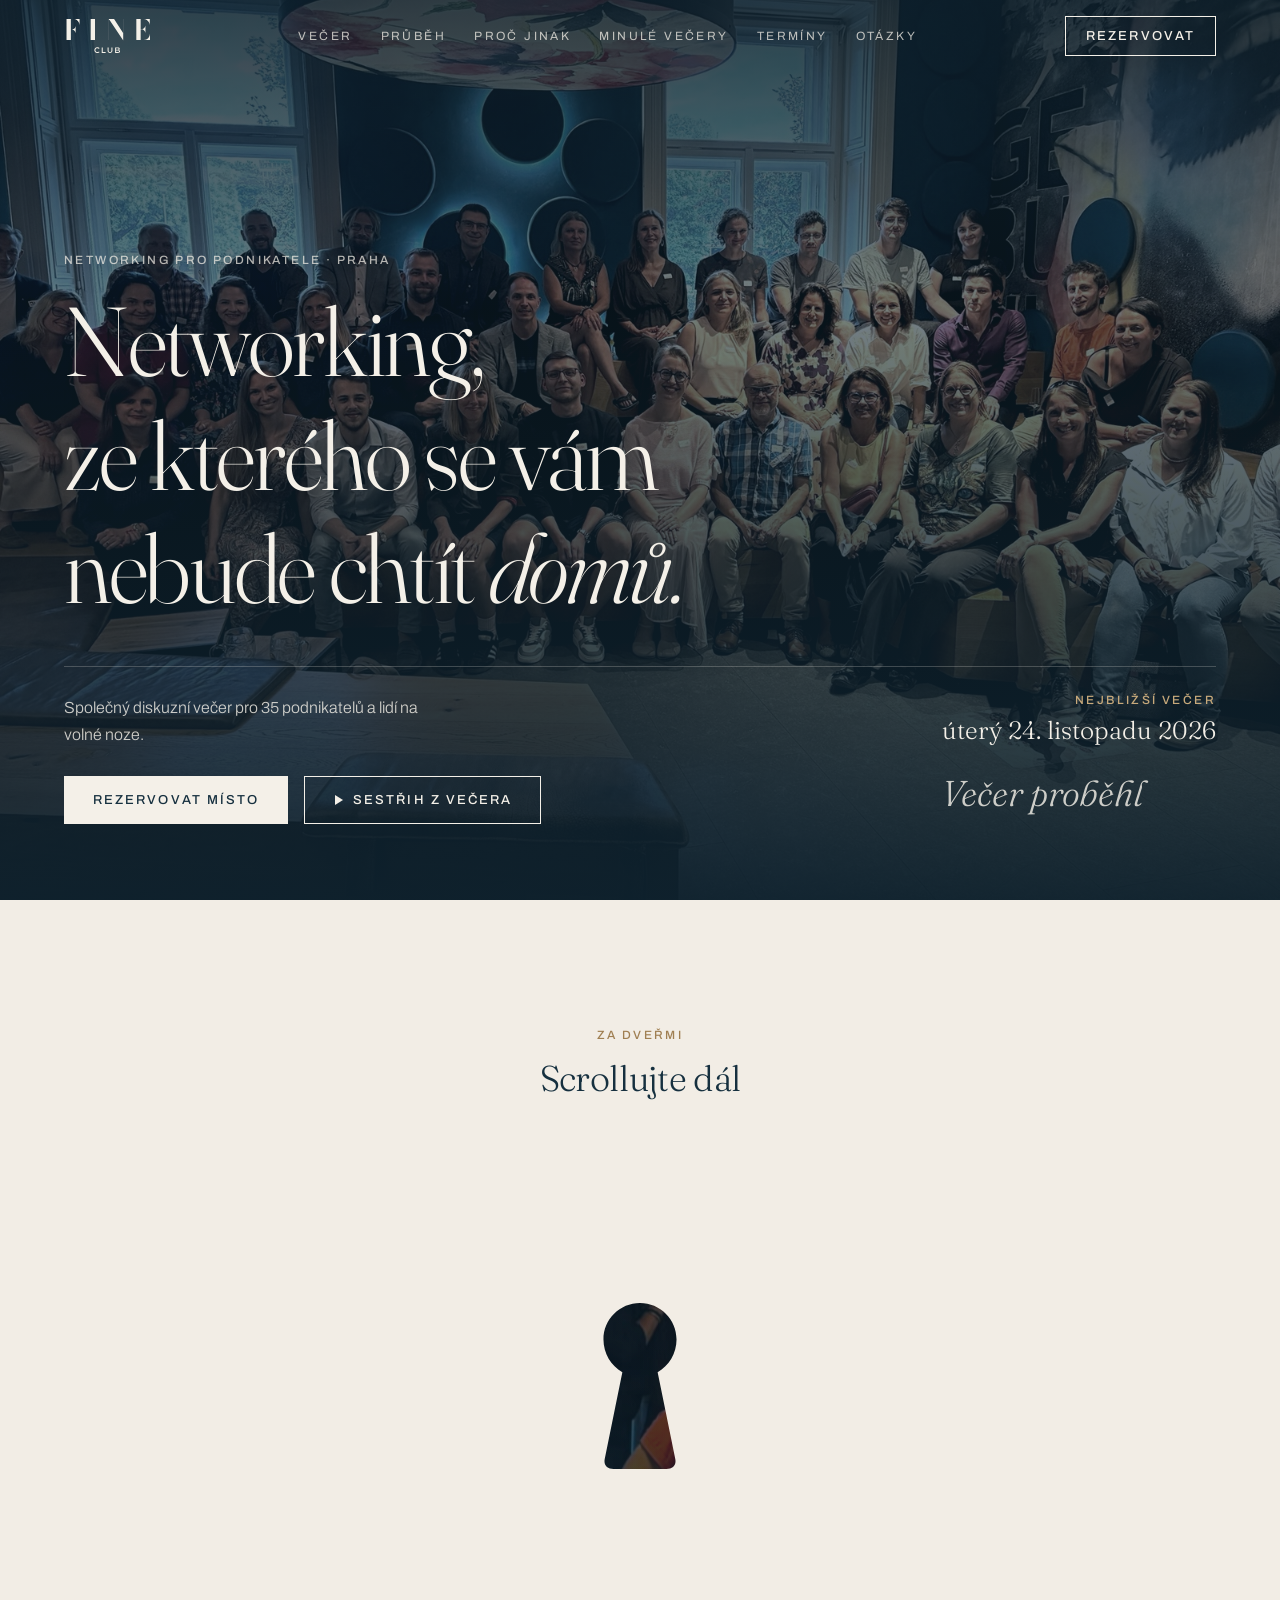
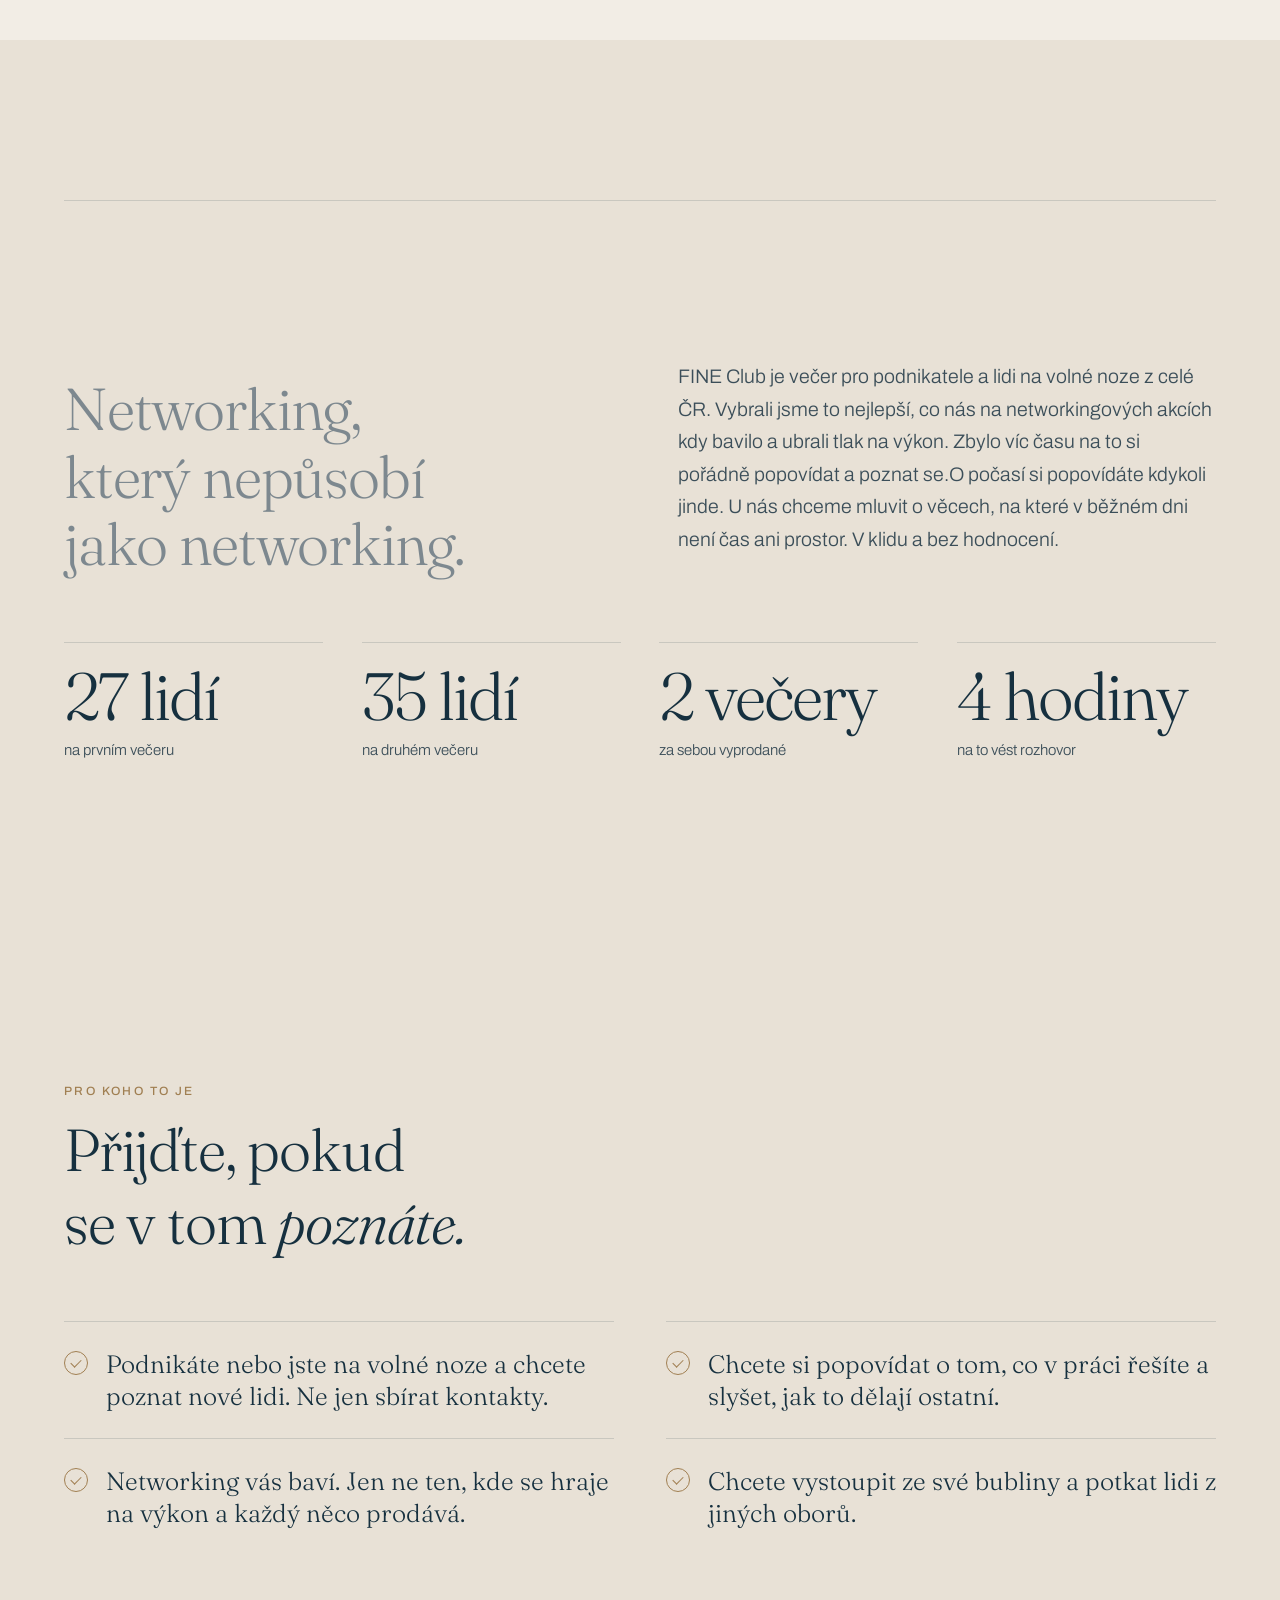
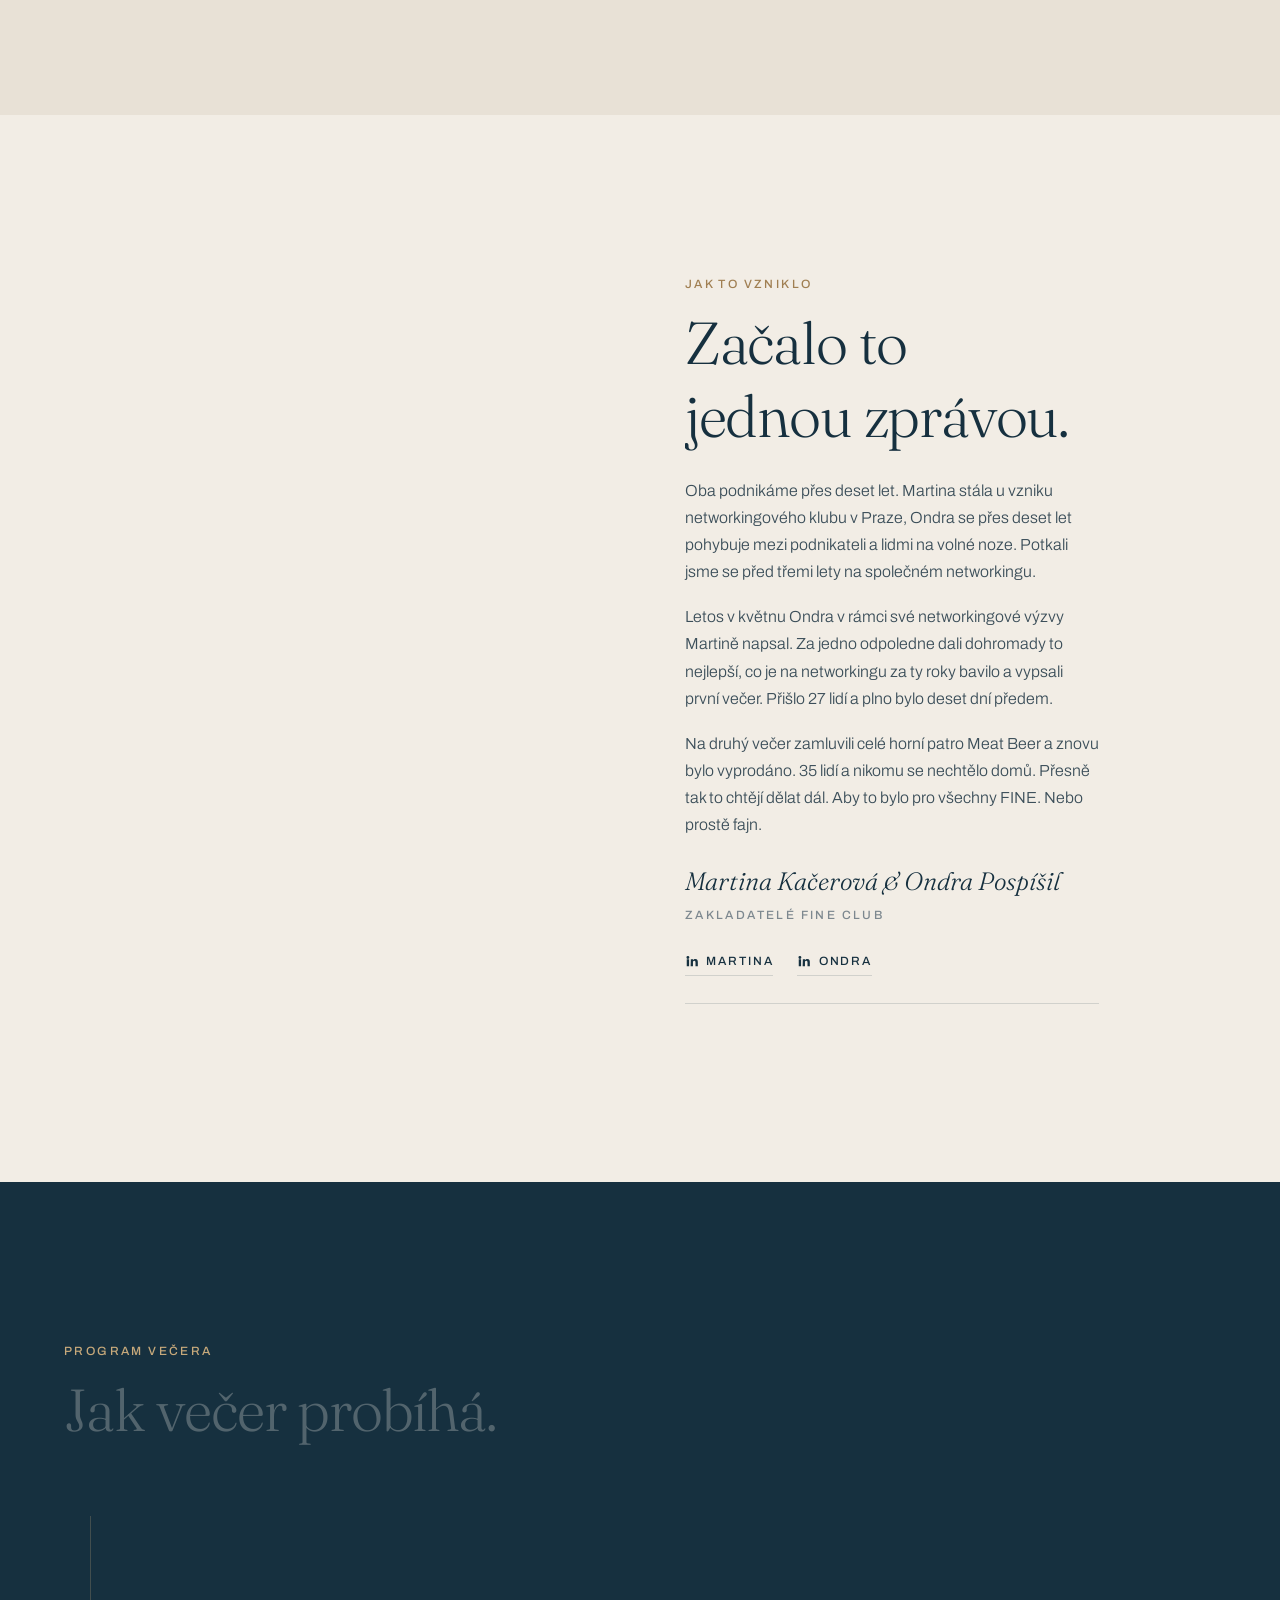
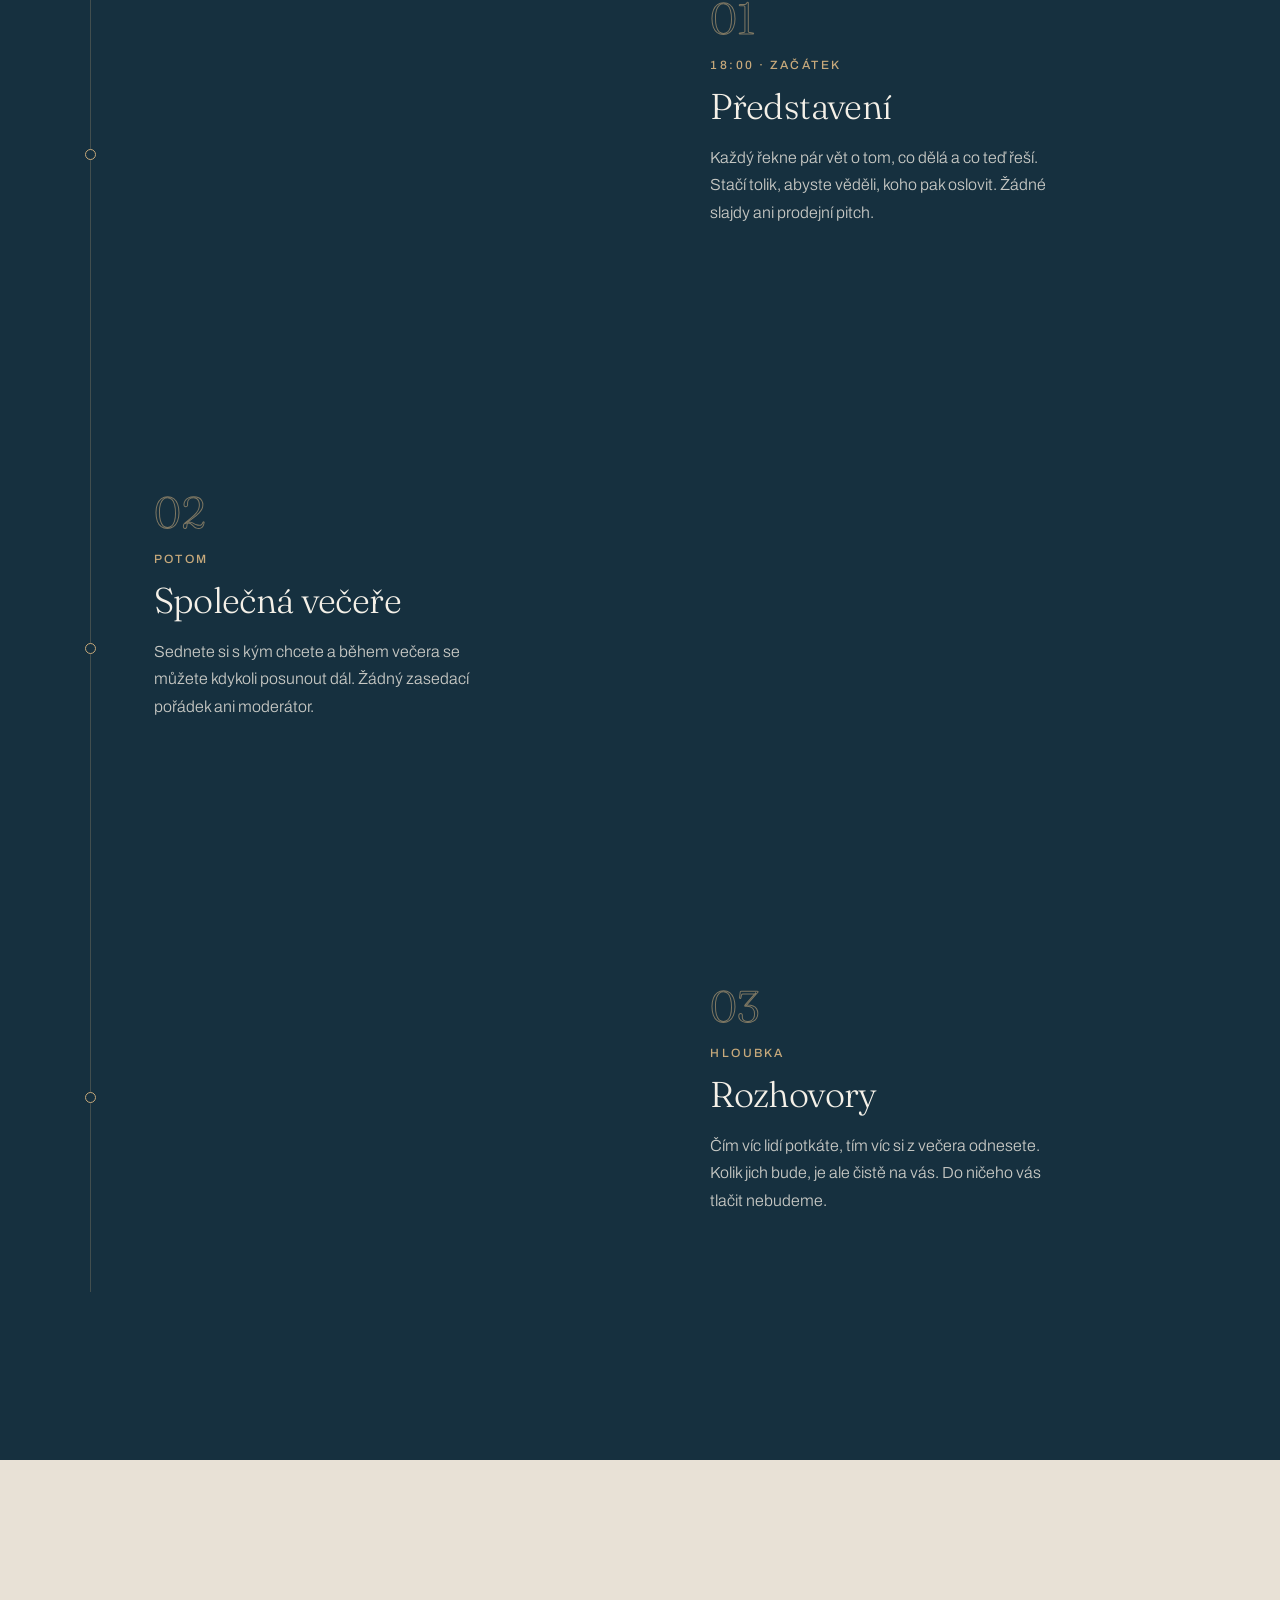
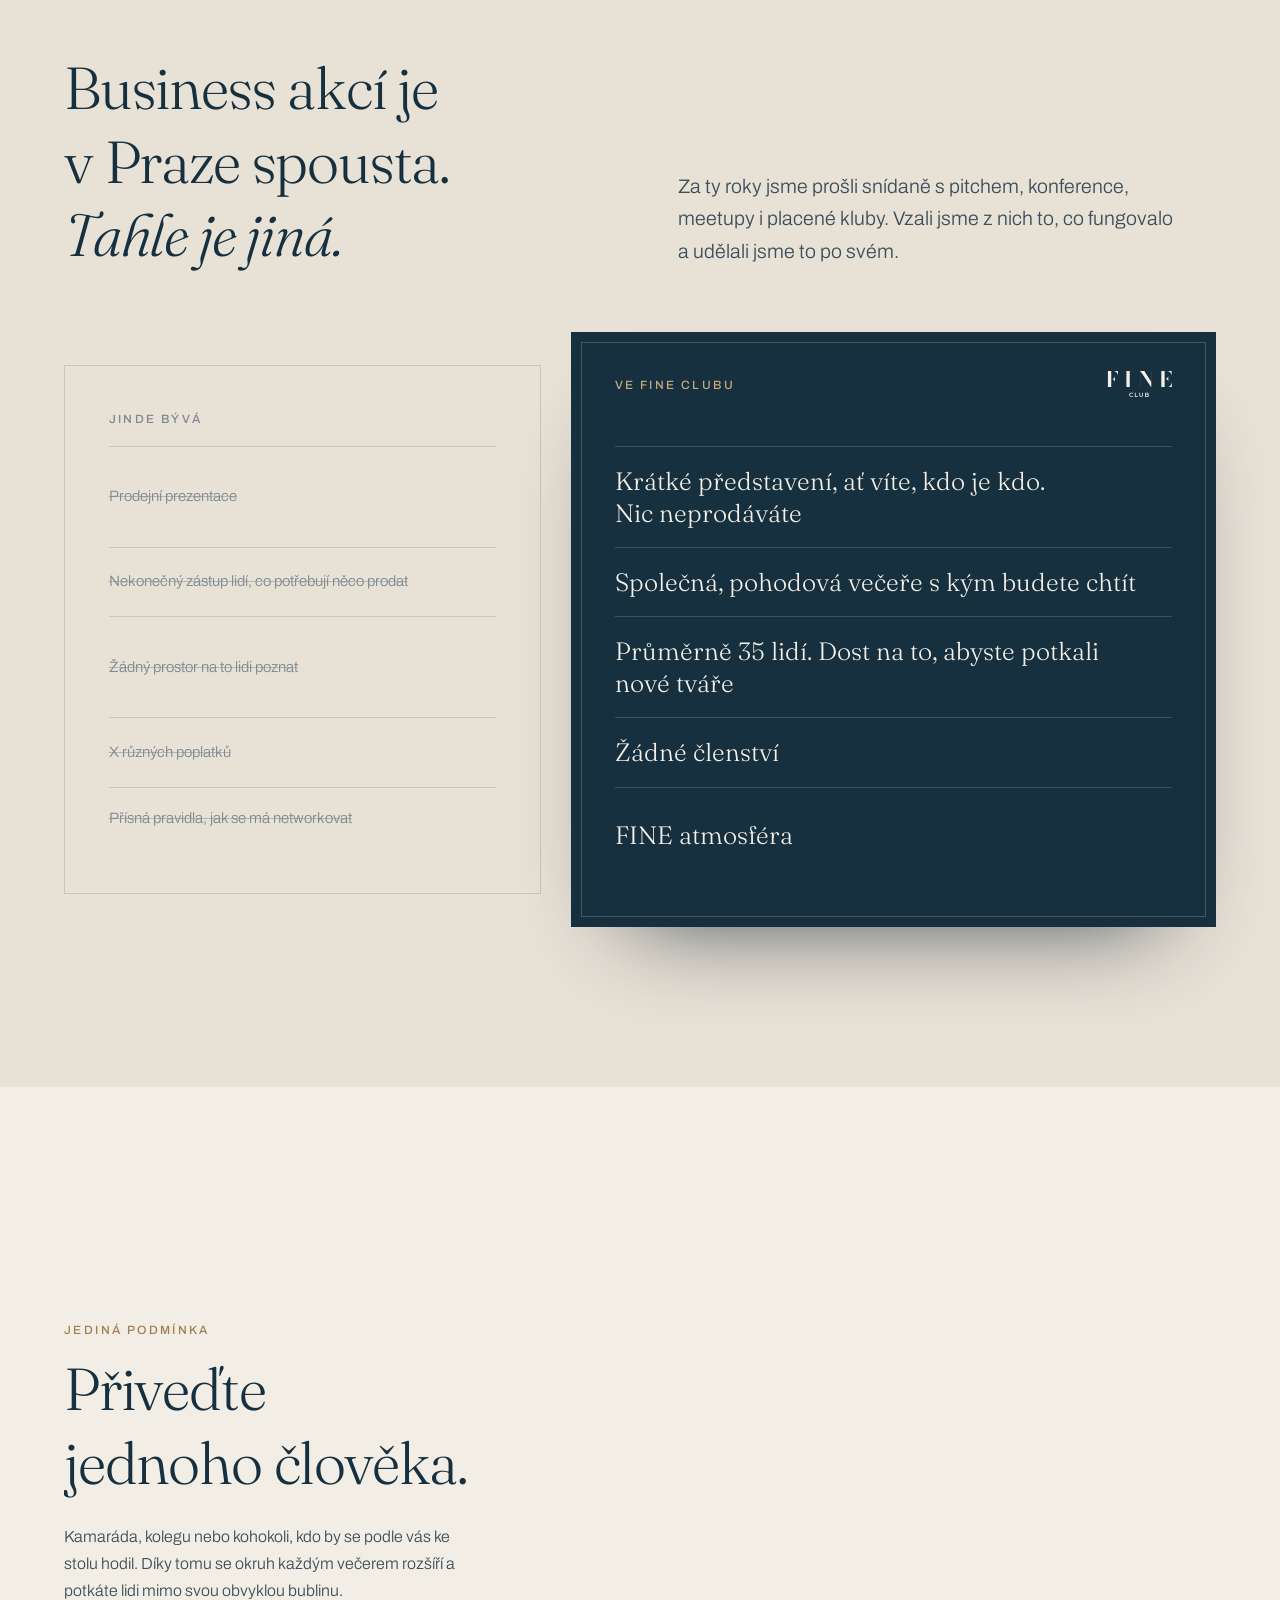
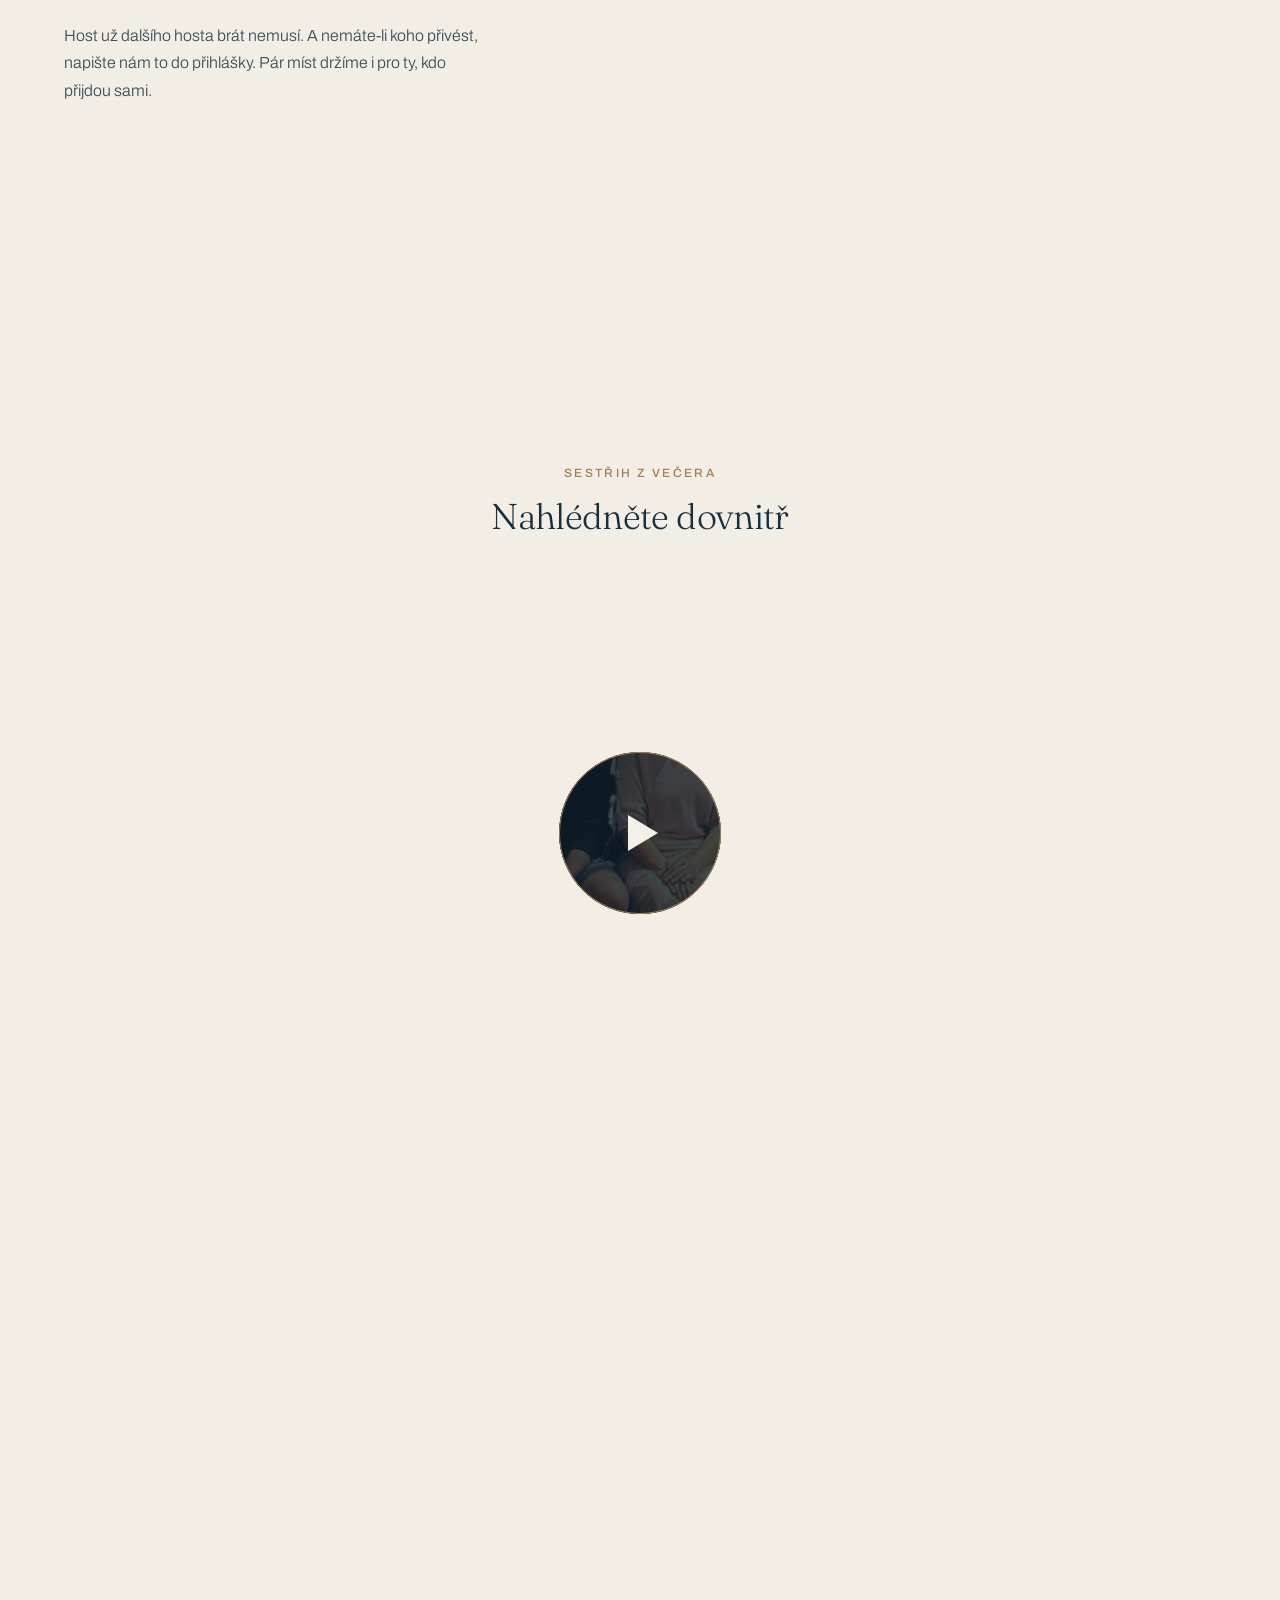
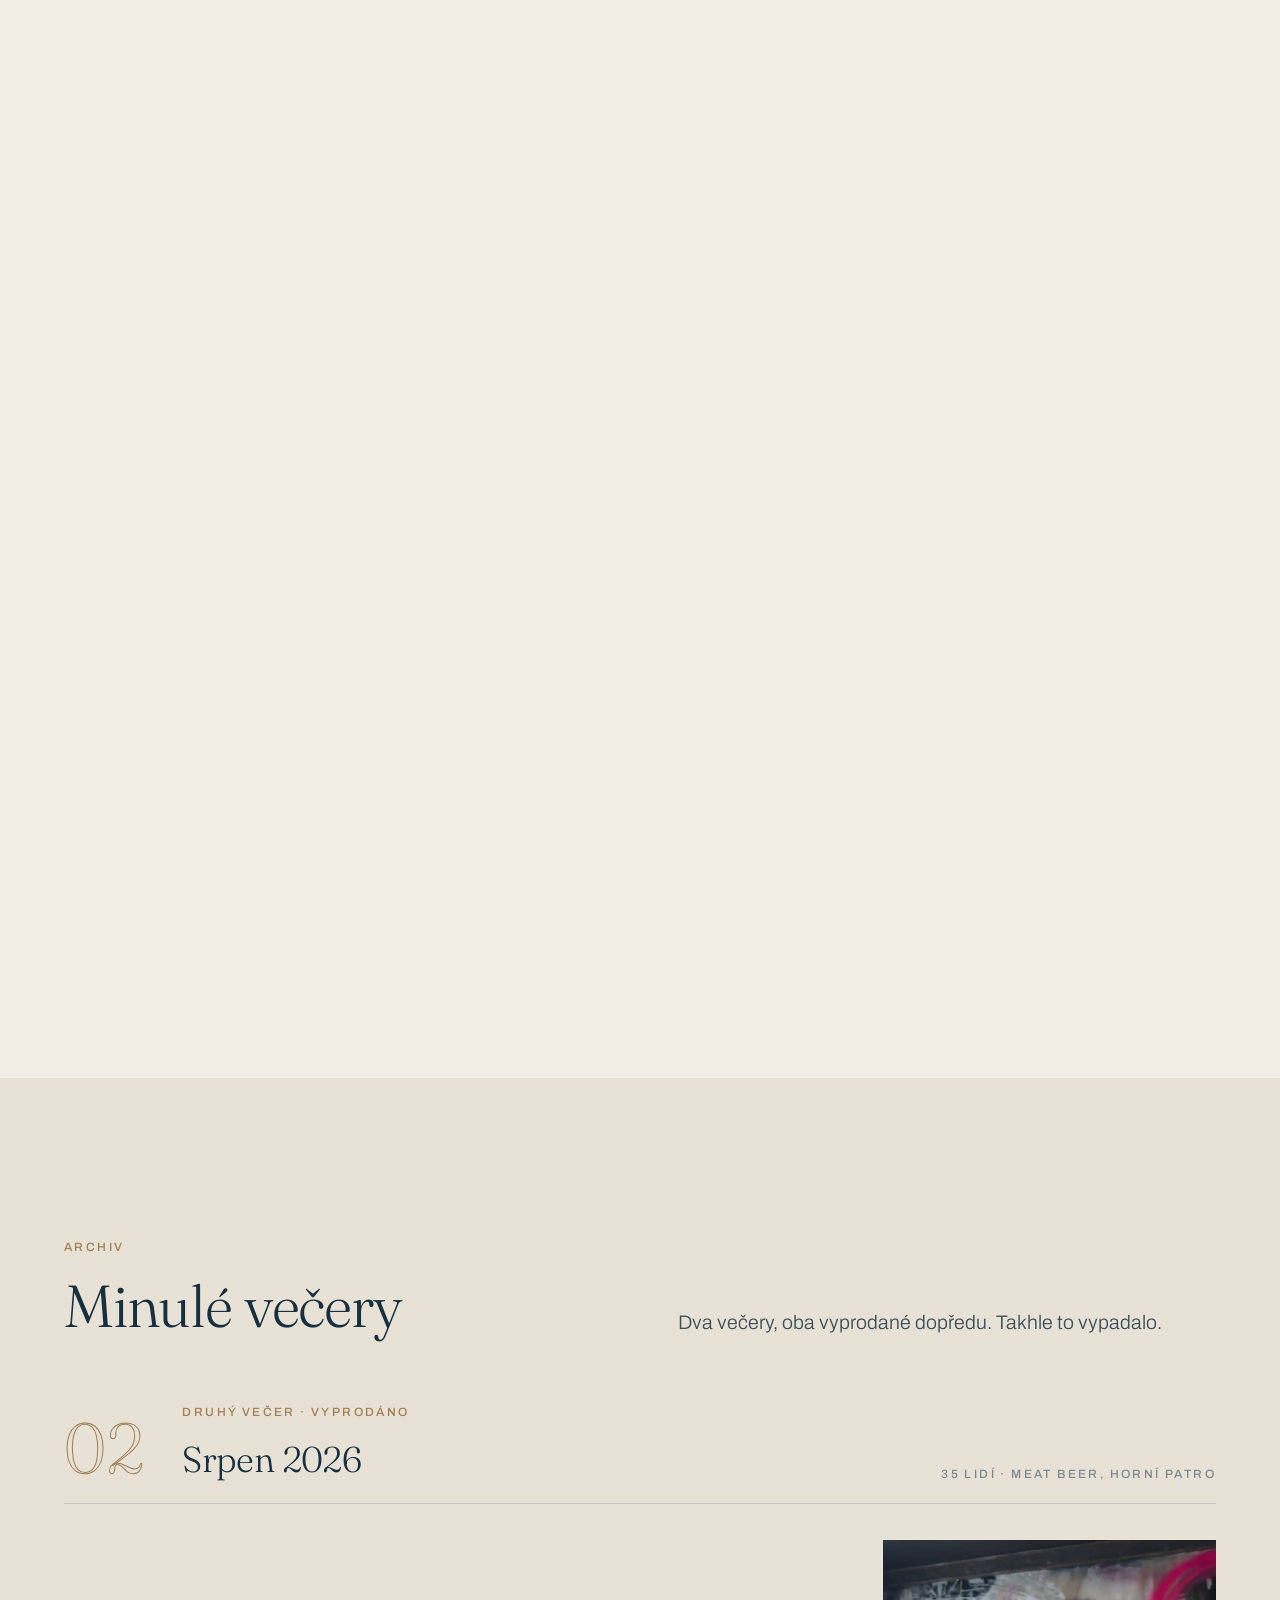
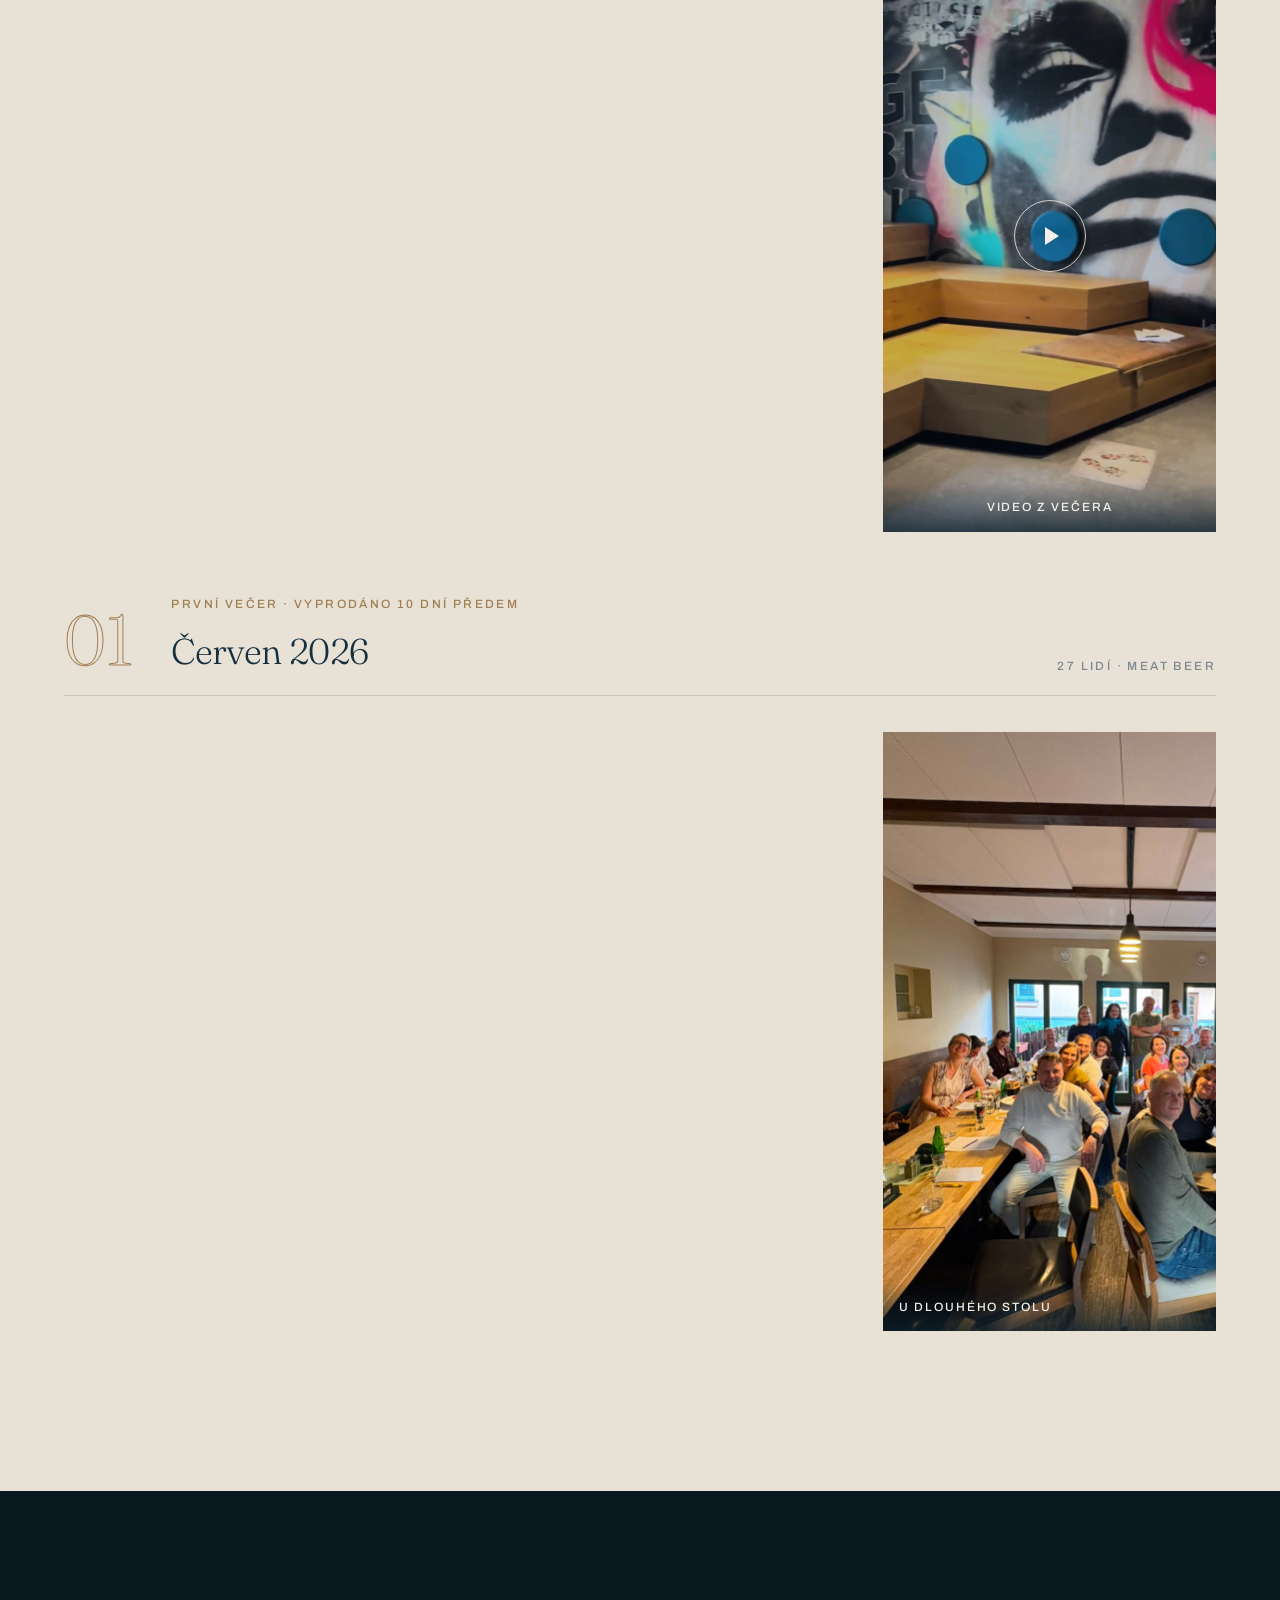
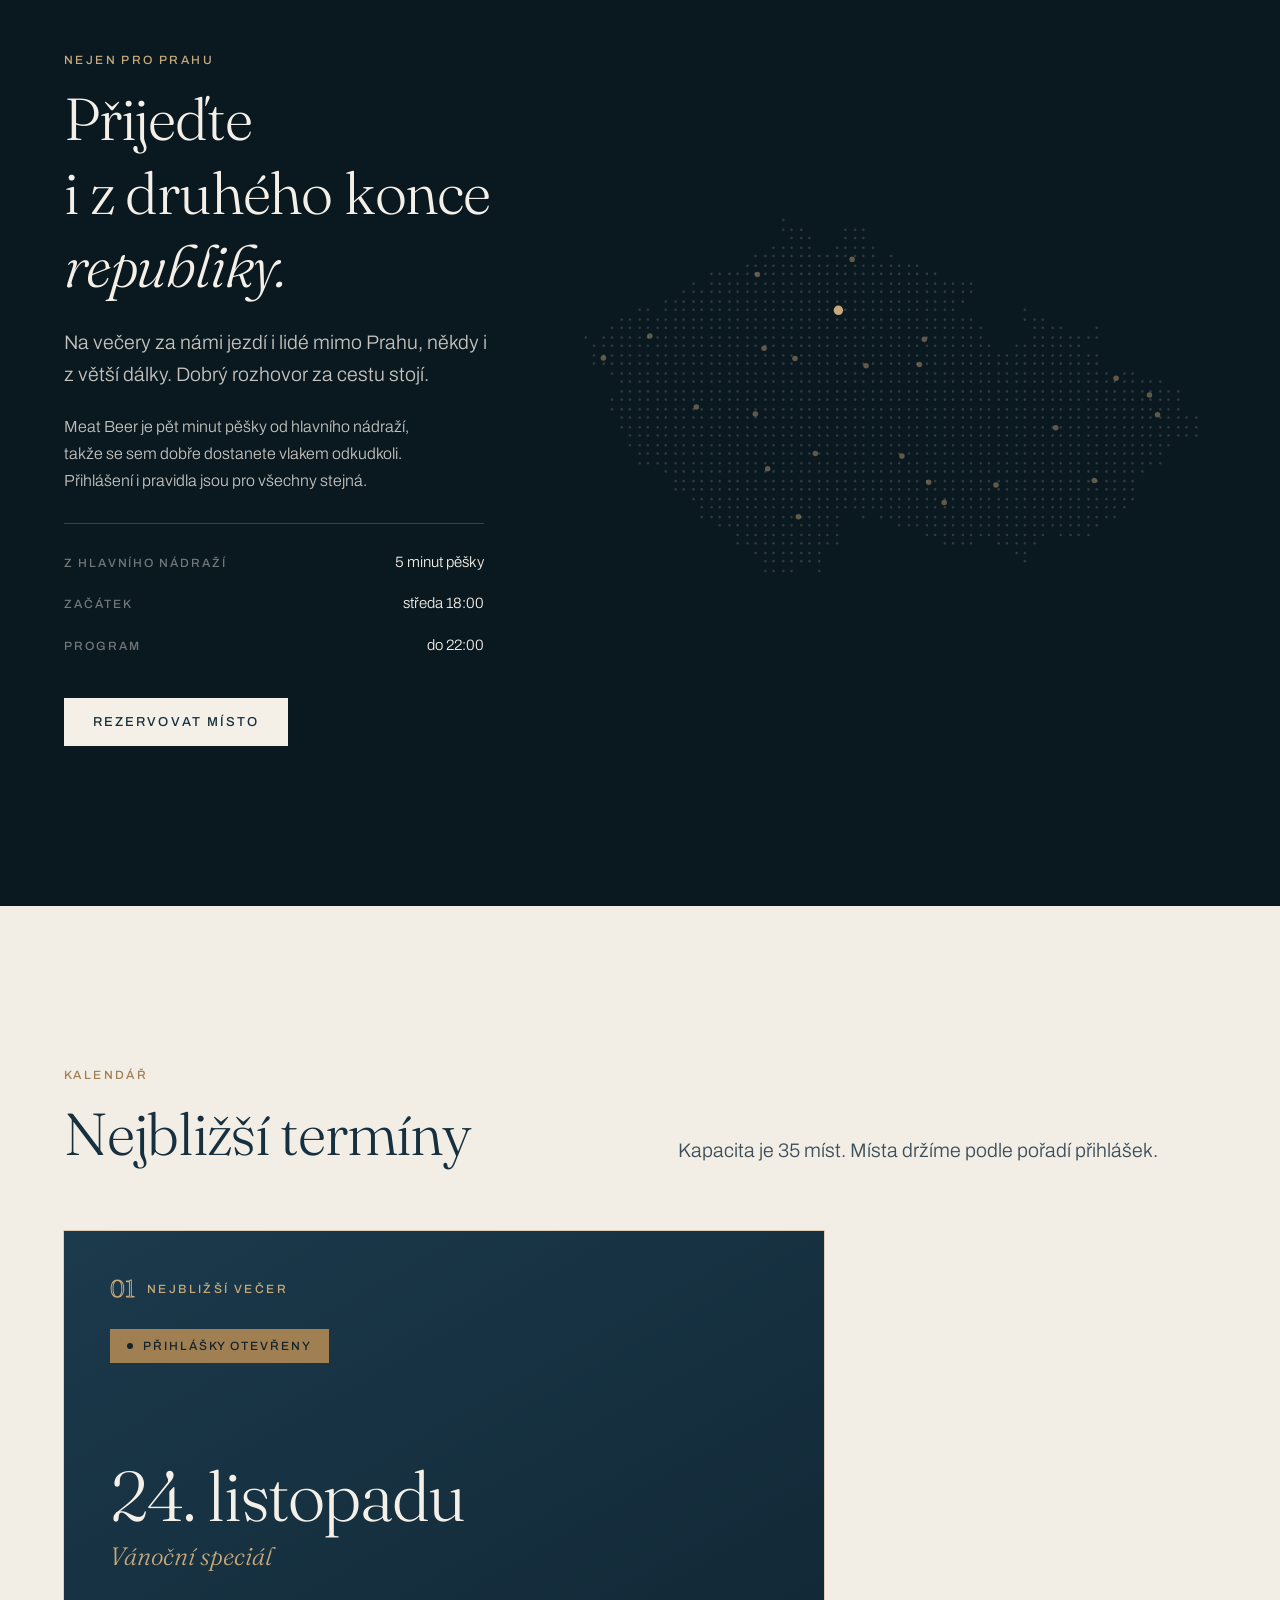
==== commit b4d2f0d0: "Skrytá karta říjnového večera v Nejbližších termínech Karta 14. října zůstává v kódu s atributem hid" ====
--- a/index.html
+++ b/index.html
@@ -5,7 +5,7 @@
   <meta name="viewport" content="width=device-width, initial-scale=1, viewport-fit=cover">
   <title>Networking pro podnikatele v Praze | FINE Club</title>
   <meta name="description" content="Networkingový večer pro podnikatele a lidi na volné noze v Praze. Krátké představení, společná večeře a rozhovory bez tlaku na výkon. Další večer 24. 11. 2026.">
-  <link rel="canonical" href="https://fine-club.vercel.app/">
+  <link rel="canonical" href="https://fineclub.cz/">
   <meta name="robots" content="index, follow, max-image-preview:large">
   <meta name="author" content="Martina Kačerová, Ondra Pospíšil">
   <meta name="theme-color" content="#0E212D">
@@ -14,10 +14,10 @@
   <meta property="og:type" content="website">
   <meta property="og:locale" content="cs_CZ">
   <meta property="og:site_name" content="FINE Club">
-  <meta property="og:url" content="https://fine-club.vercel.app/">
+  <meta property="og:url" content="https://fineclub.cz/">
   <meta property="og:title" content="FINE Club — networking pro podnikatele v Praze">
   <meta property="og:description" content="Představení, společná večeře a rozhovory bez tlaku na výkon. Dosavadní večery vyprodané dopředu. Další: vánoční speciál 24. listopadu 2026 v Meat Beer, Praha 1.">
-  <meta property="og:image" content="https://fine-club.vercel.app/assets/img/og-image.jpg">
+  <meta property="og:image" content="https://fineclub.cz/assets/img/og-image.jpg">
   <meta property="og:image:width" content="1200">
   <meta property="og:image:height" content="630">
   <meta property="og:image:alt" content="Účastníci FINE Clubu u dlouhého stolu v Meat Beer">
@@ -37,11 +37,11 @@
     "@graph": [
       {
         "@type": "Organization",
-        "@id": "https://fine-club.vercel.app/#org",
+        "@id": "https://fineclub.cz/#org",
         "name": "FINE Club",
         "alternateName": "FINE Networking",
-        "url": "https://fine-club.vercel.app/",
-        "logo": "https://fine-club.vercel.app/assets/img/brand/fine-club-logo-vertical.svg",
+        "url": "https://fineclub.cz/",
+        "logo": "https://fineclub.cz/assets/img/brand/fine-club-logo-vertical.svg",
         "description": "Networkingové večery pro podnikatele a lidi na volné noze v Praze. Krátké představení, společná večeře a rozhovory bez tlaku na výkon. 35 míst a pravidlo jednoho hosta.",
         "foundingDate": "2026",
         "areaServed": [{ "@type": "City", "name": "Praha" }, { "@type": "Country", "name": "Česká republika" }],
@@ -52,7 +52,7 @@
       },
       {
         "@type": "Place",
-        "@id": "https://fine-club.vercel.app/#meatbeer",
+        "@id": "https://fineclub.cz/#meatbeer",
         "name": "Meat Beer",
         "url": "https://www.meatbeer.cz/",
         "address": {
@@ -73,16 +73,16 @@
         "eventAttendanceMode": "https://schema.org/OfflineEventAttendanceMode",
         "inLanguage": "cs",
         "maximumAttendeeCapacity": 35,
-        "image": ["https://fine-club.vercel.app/assets/img/og-image.jpg"],
-        "location": { "@id": "https://fine-club.vercel.app/#meatbeer" },
-        "organizer": { "@id": "https://fine-club.vercel.app/#org" },
+        "image": ["https://fineclub.cz/assets/img/og-image.jpg"],
+        "location": { "@id": "https://fineclub.cz/#meatbeer" },
+        "organizer": { "@id": "https://fineclub.cz/#org" },
         "offers": {
           "@type": "Offer",
           "name": "Vstup od 500 Kč, vrací se jako kredit na jídlo a pití",
           "price": "500",
           "priceCurrency": "CZK",
           "availability": "https://schema.org/InStock",
-          "url": "https://fine-club.vercel.app/#prihlaska",
+          "url": "https://fineclub.cz/#prihlaska",
           "validFrom": "2026-10-15T00:00:00+02:00"
         }
       },
@@ -737,7 +737,7 @@
           <span class="btn btn--ghost" aria-disabled="true" data-when="after" data-cms="t273">Proběhlo</span>
         </article>
 
-        <article class="date-card fade delay-1">
+        <article class="date-card fade delay-1" hidden>
           <svg class="date-card__deco date-card__deco--leaf" viewBox="0 0 100 100" aria-hidden="true"><use href="#deco-leaf"/></svg>
           <div class="date-card__order">
             <span class="date-card__num" aria-hidden="true" data-cms="t369">02</span>
--- a/assets/css/main.css
+++ b/assets/css/main.css
@@ -900,6 +900,7 @@
 
 /* Termíny ------------------------------------------------------------- */
 .dates { display: grid; grid-template-columns: 1.4fr .9fr; gap: clamp(16px, 2.4vw, 28px); align-items: start; }
+.dates:not(:has(> .date-card:nth-child(2):not([hidden]))) { grid-template-columns: minmax(0, 760px); }
 .date-card {
   position: relative;
   display: flex;
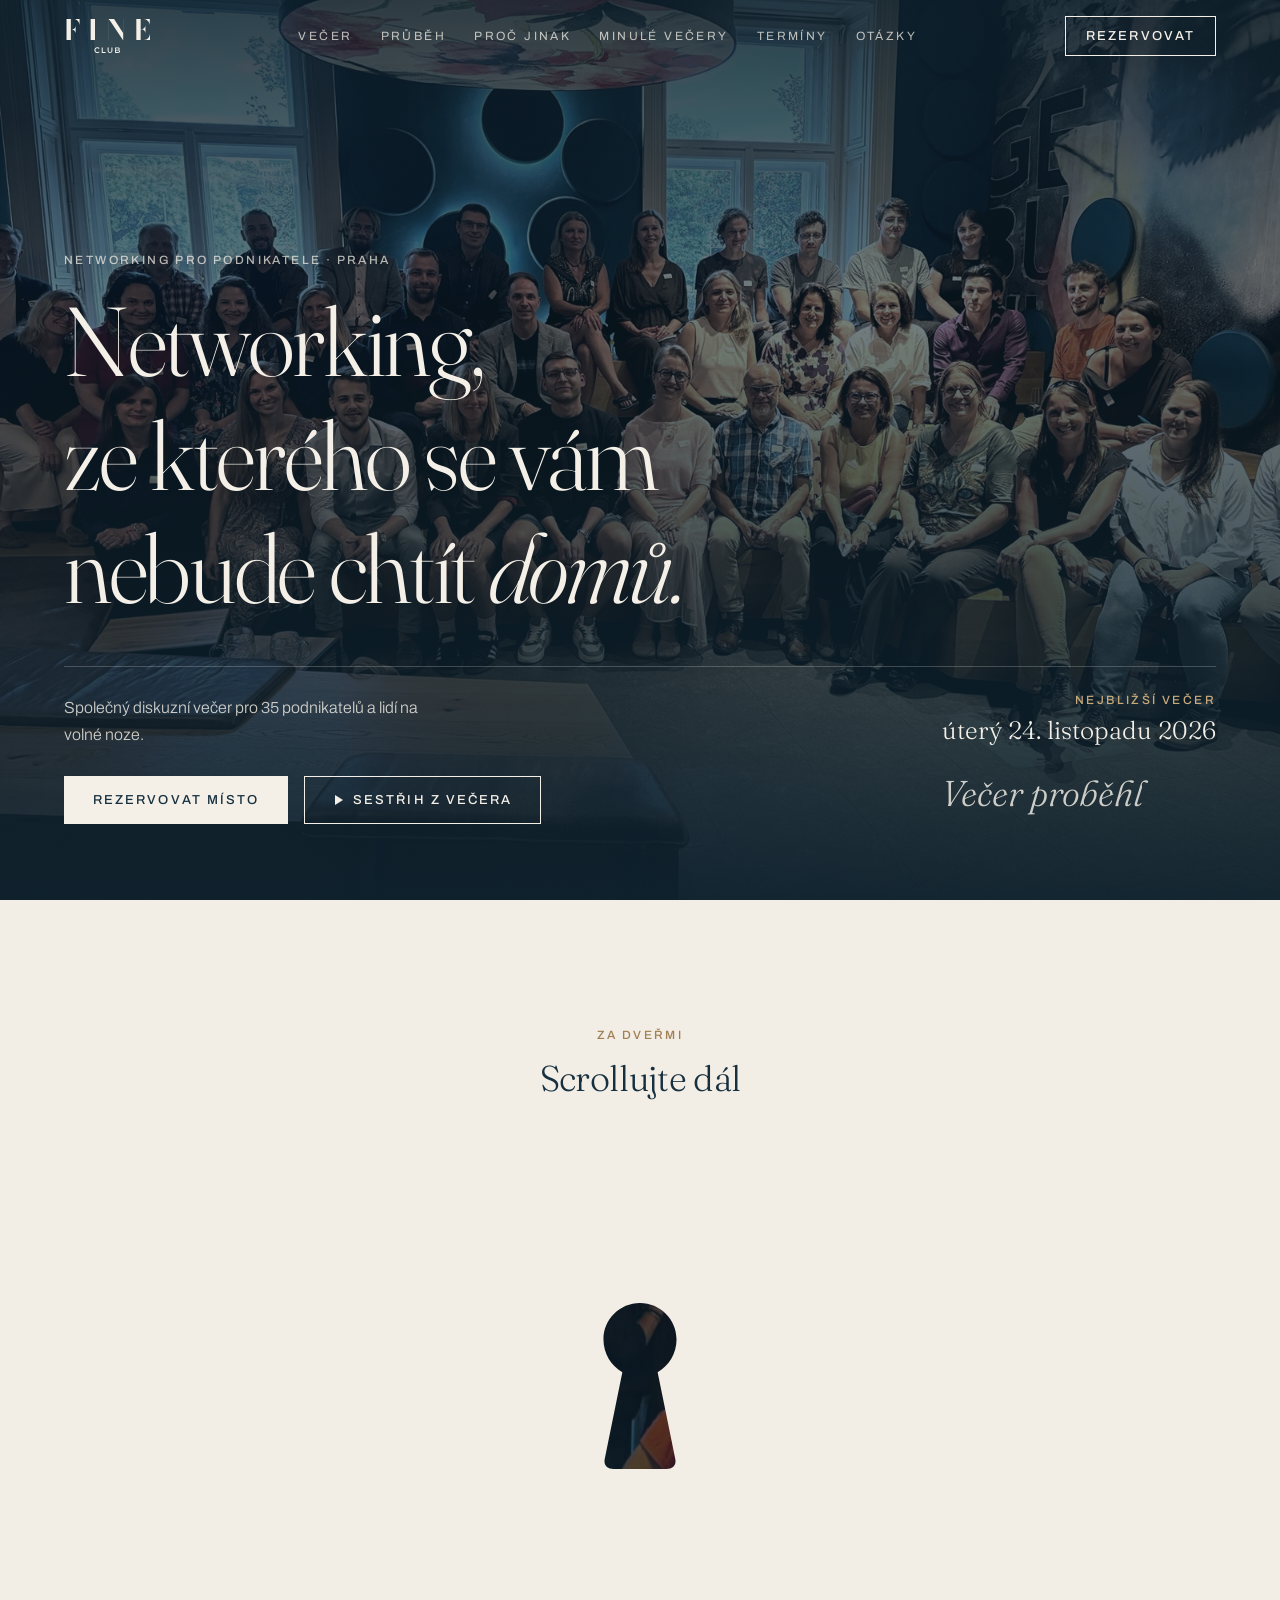
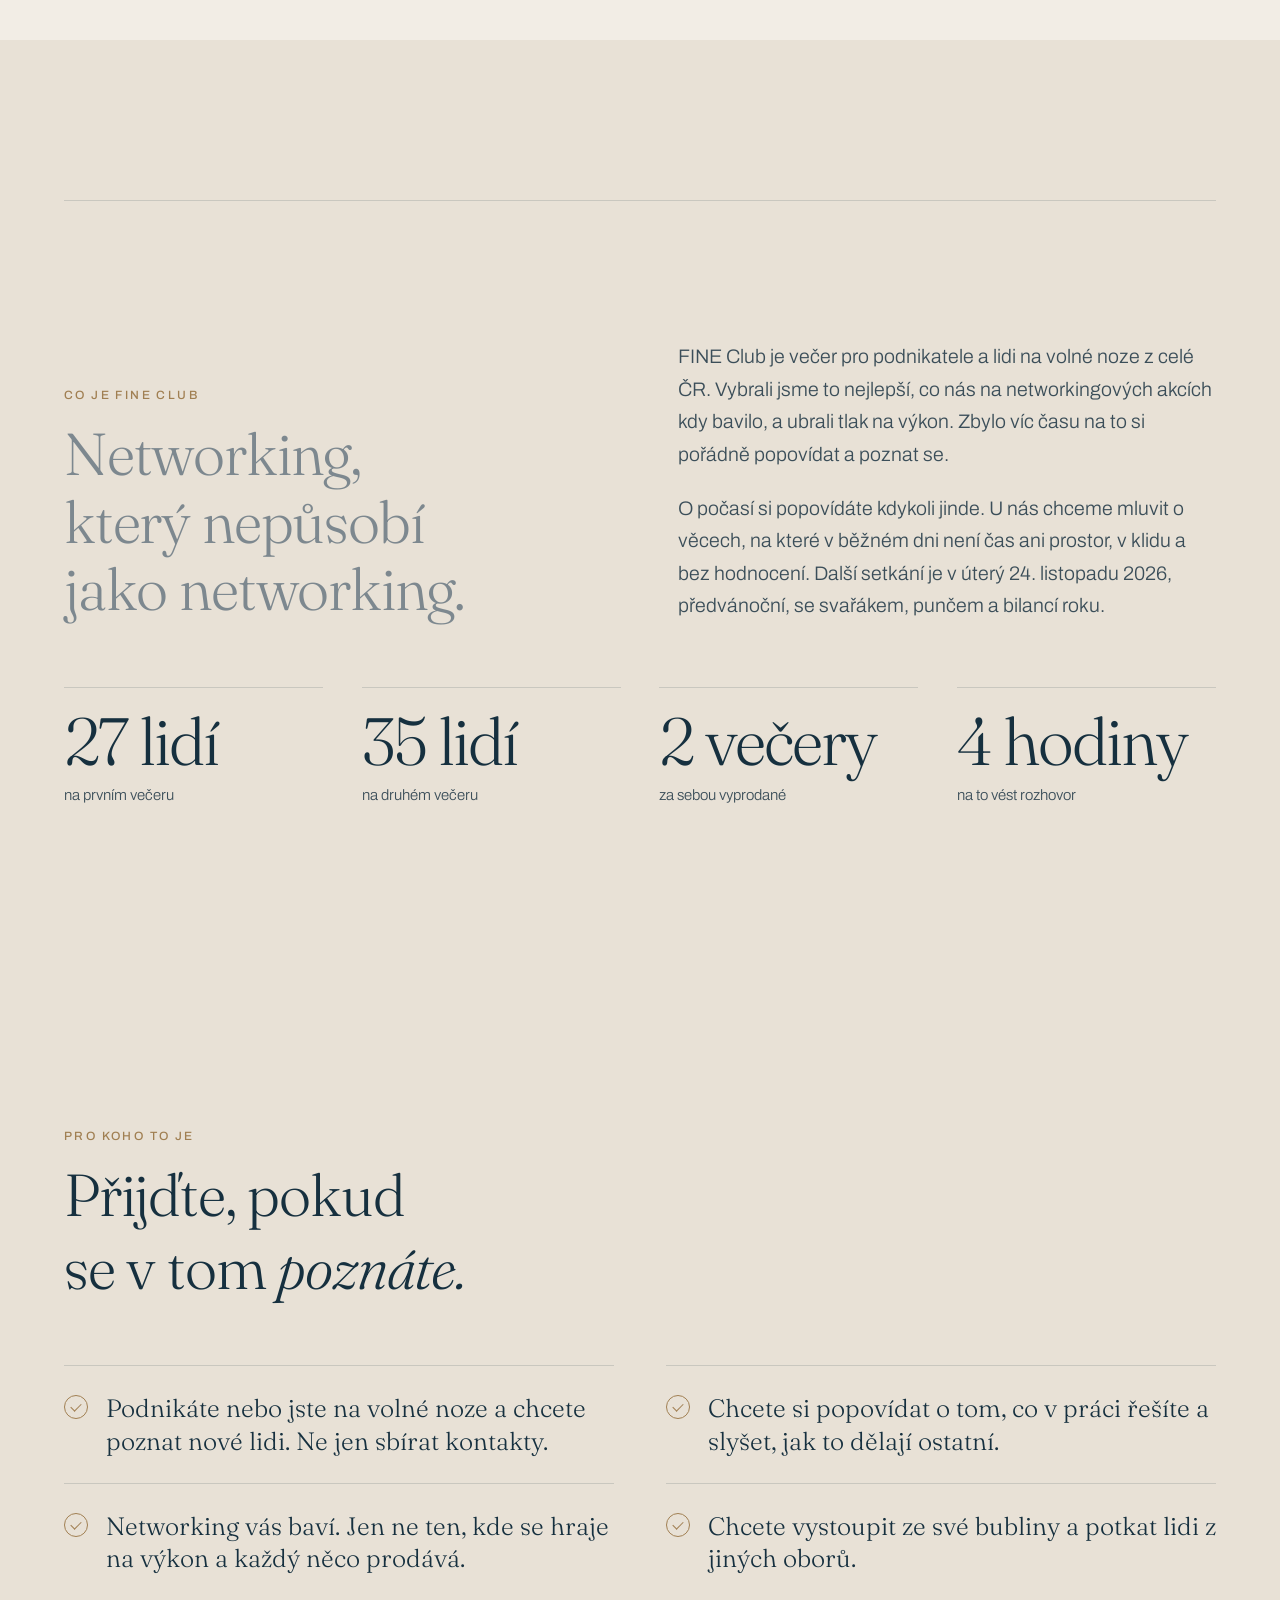
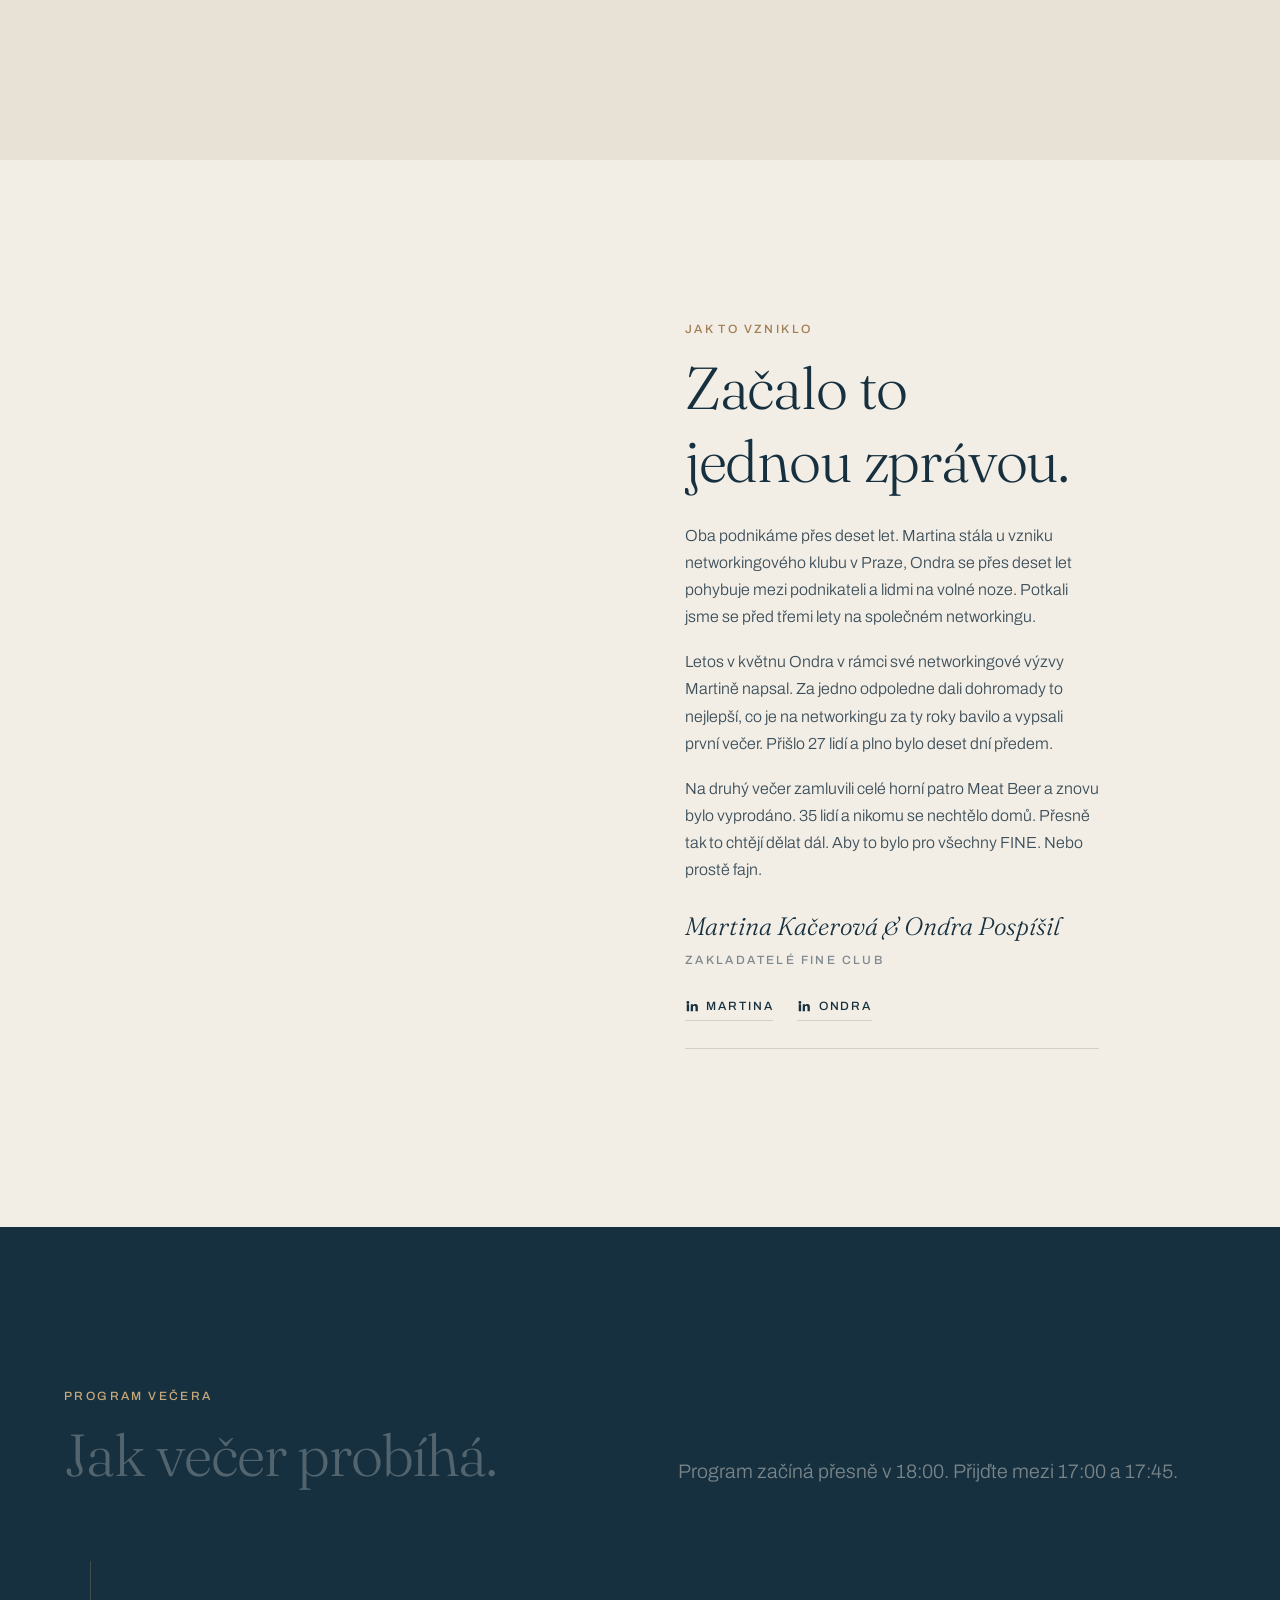
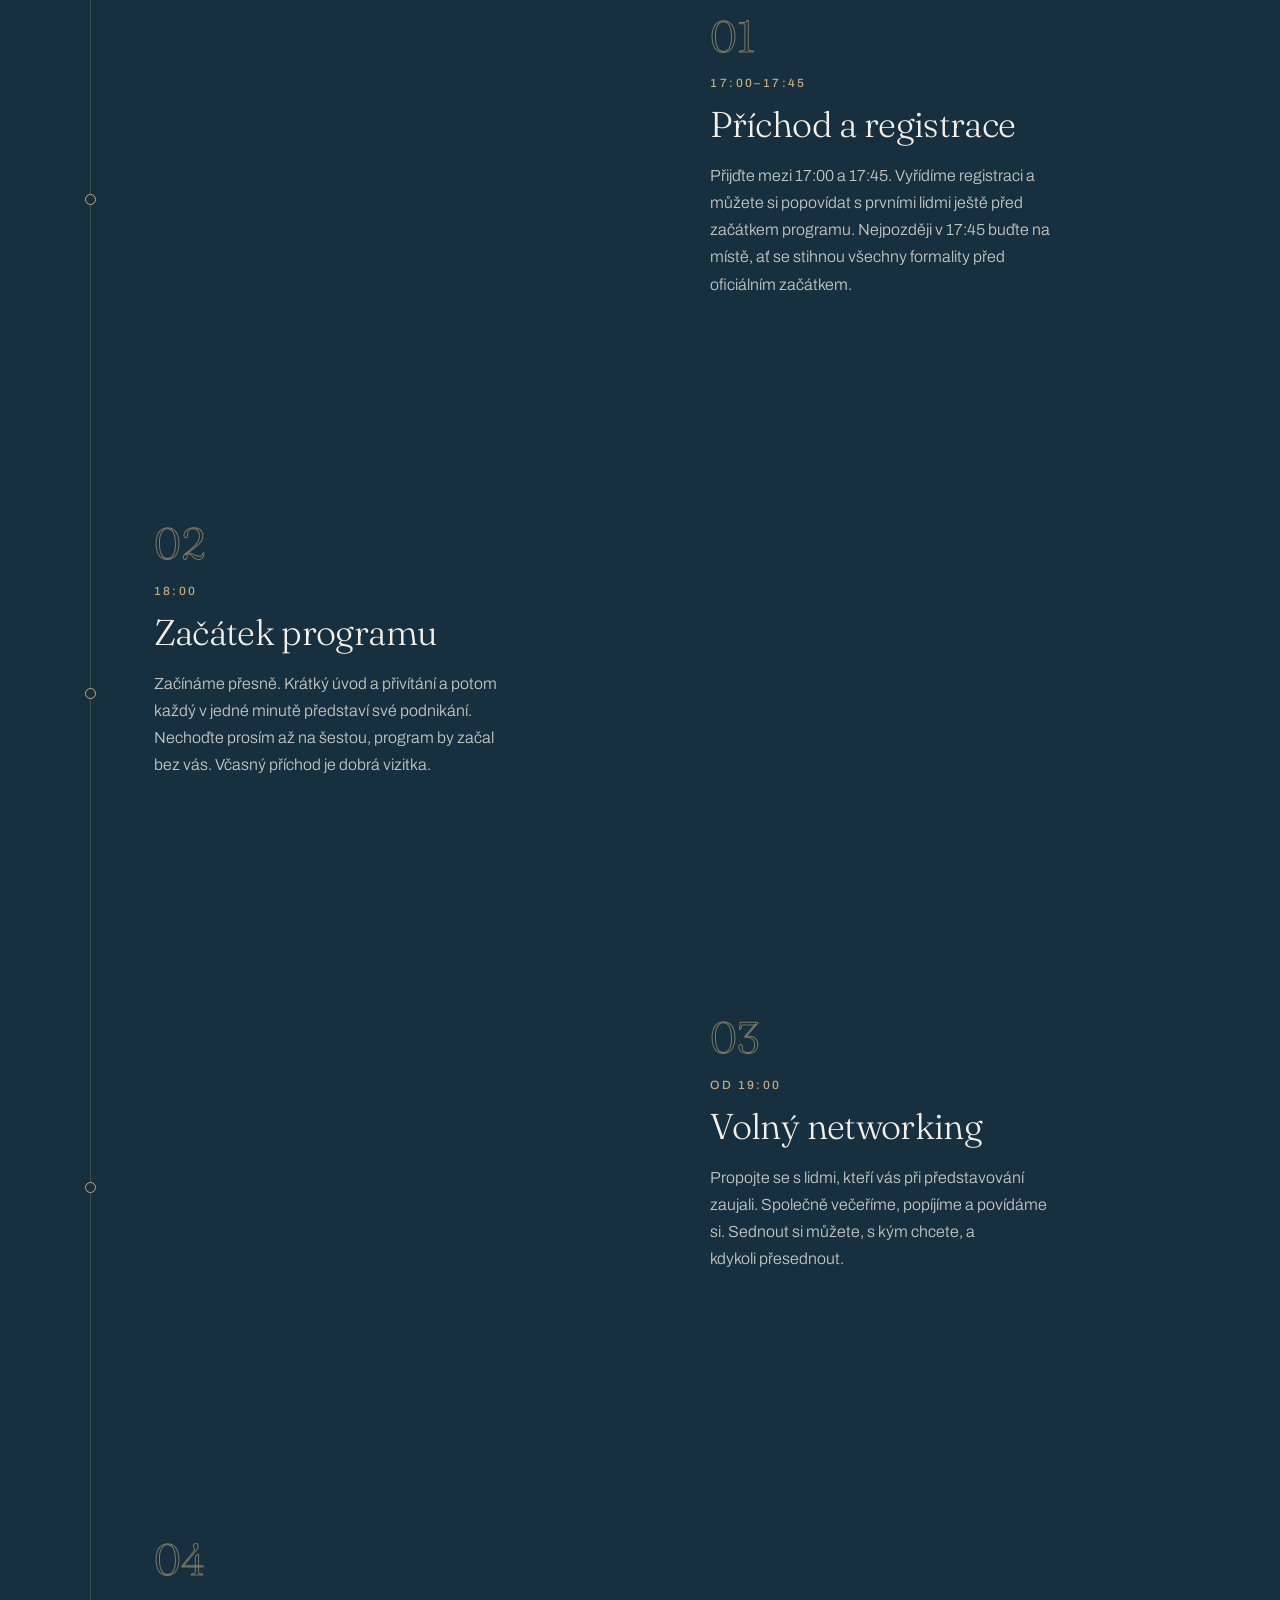
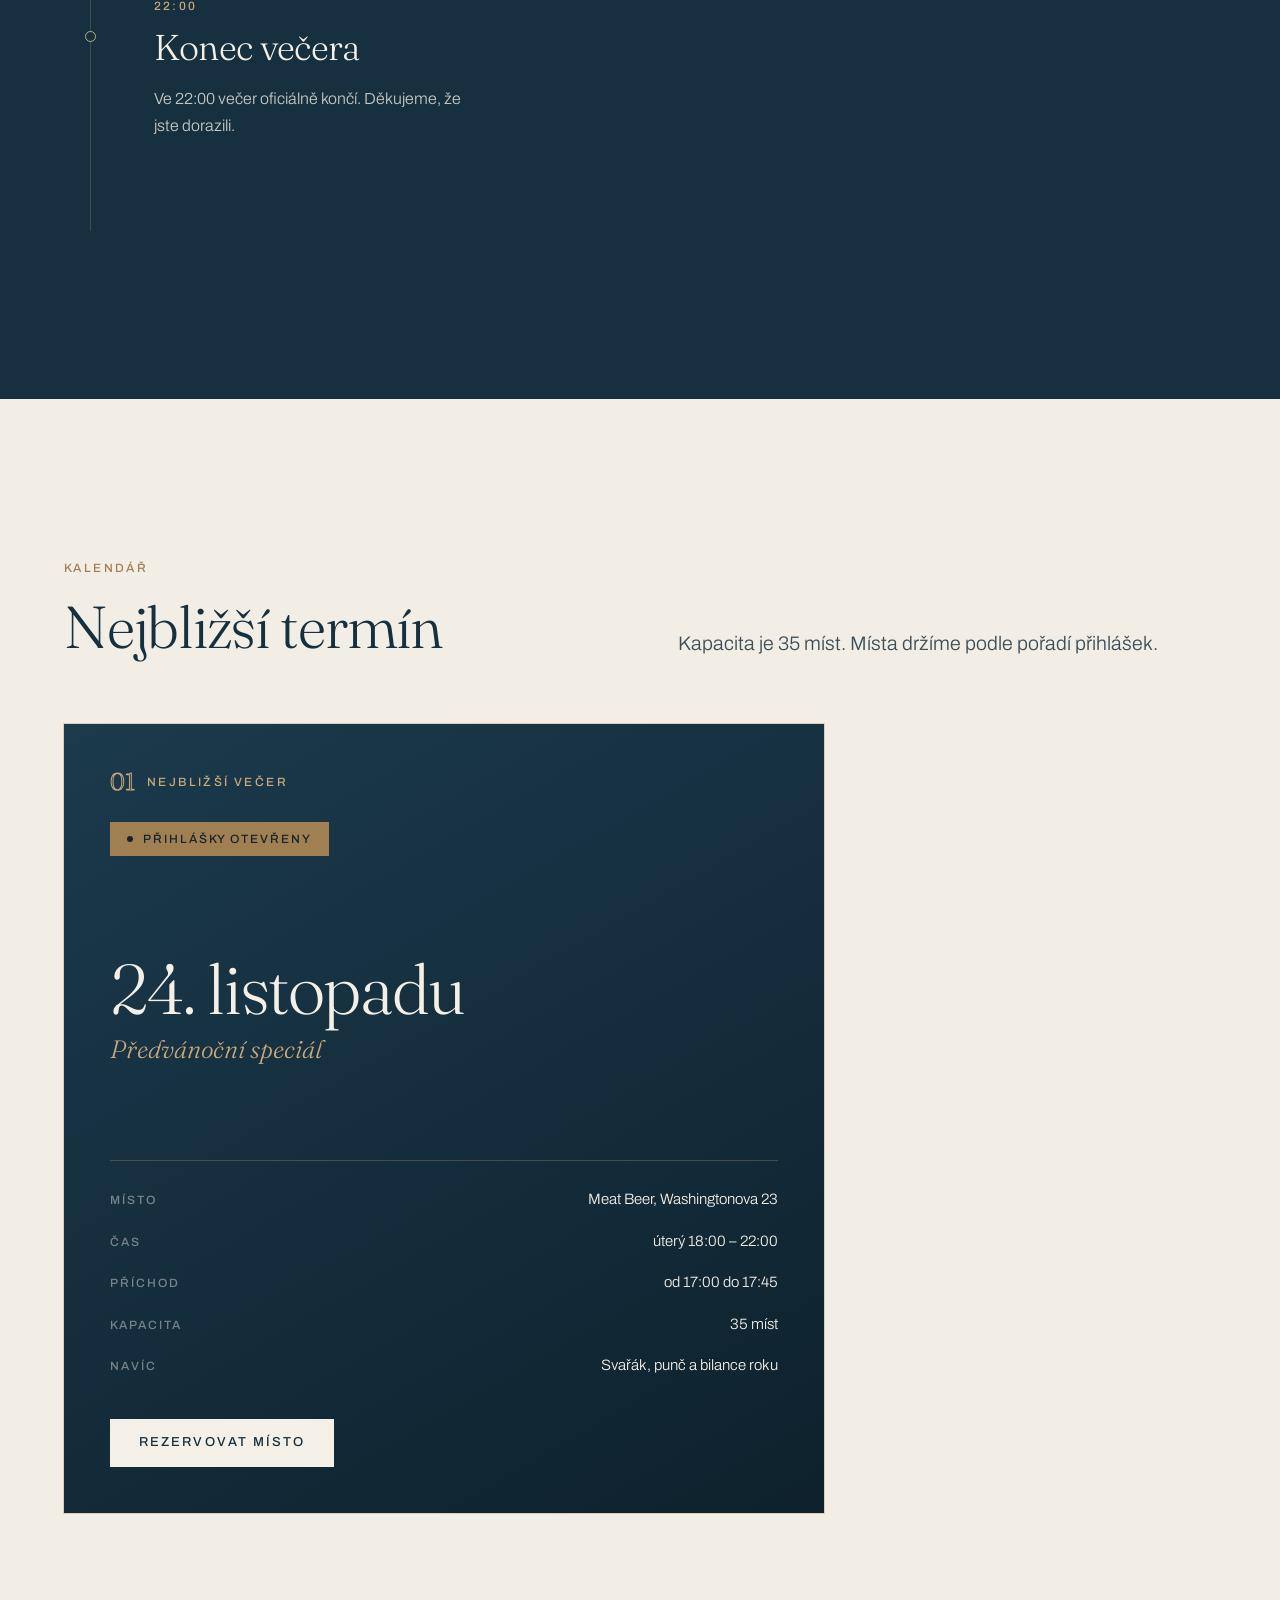
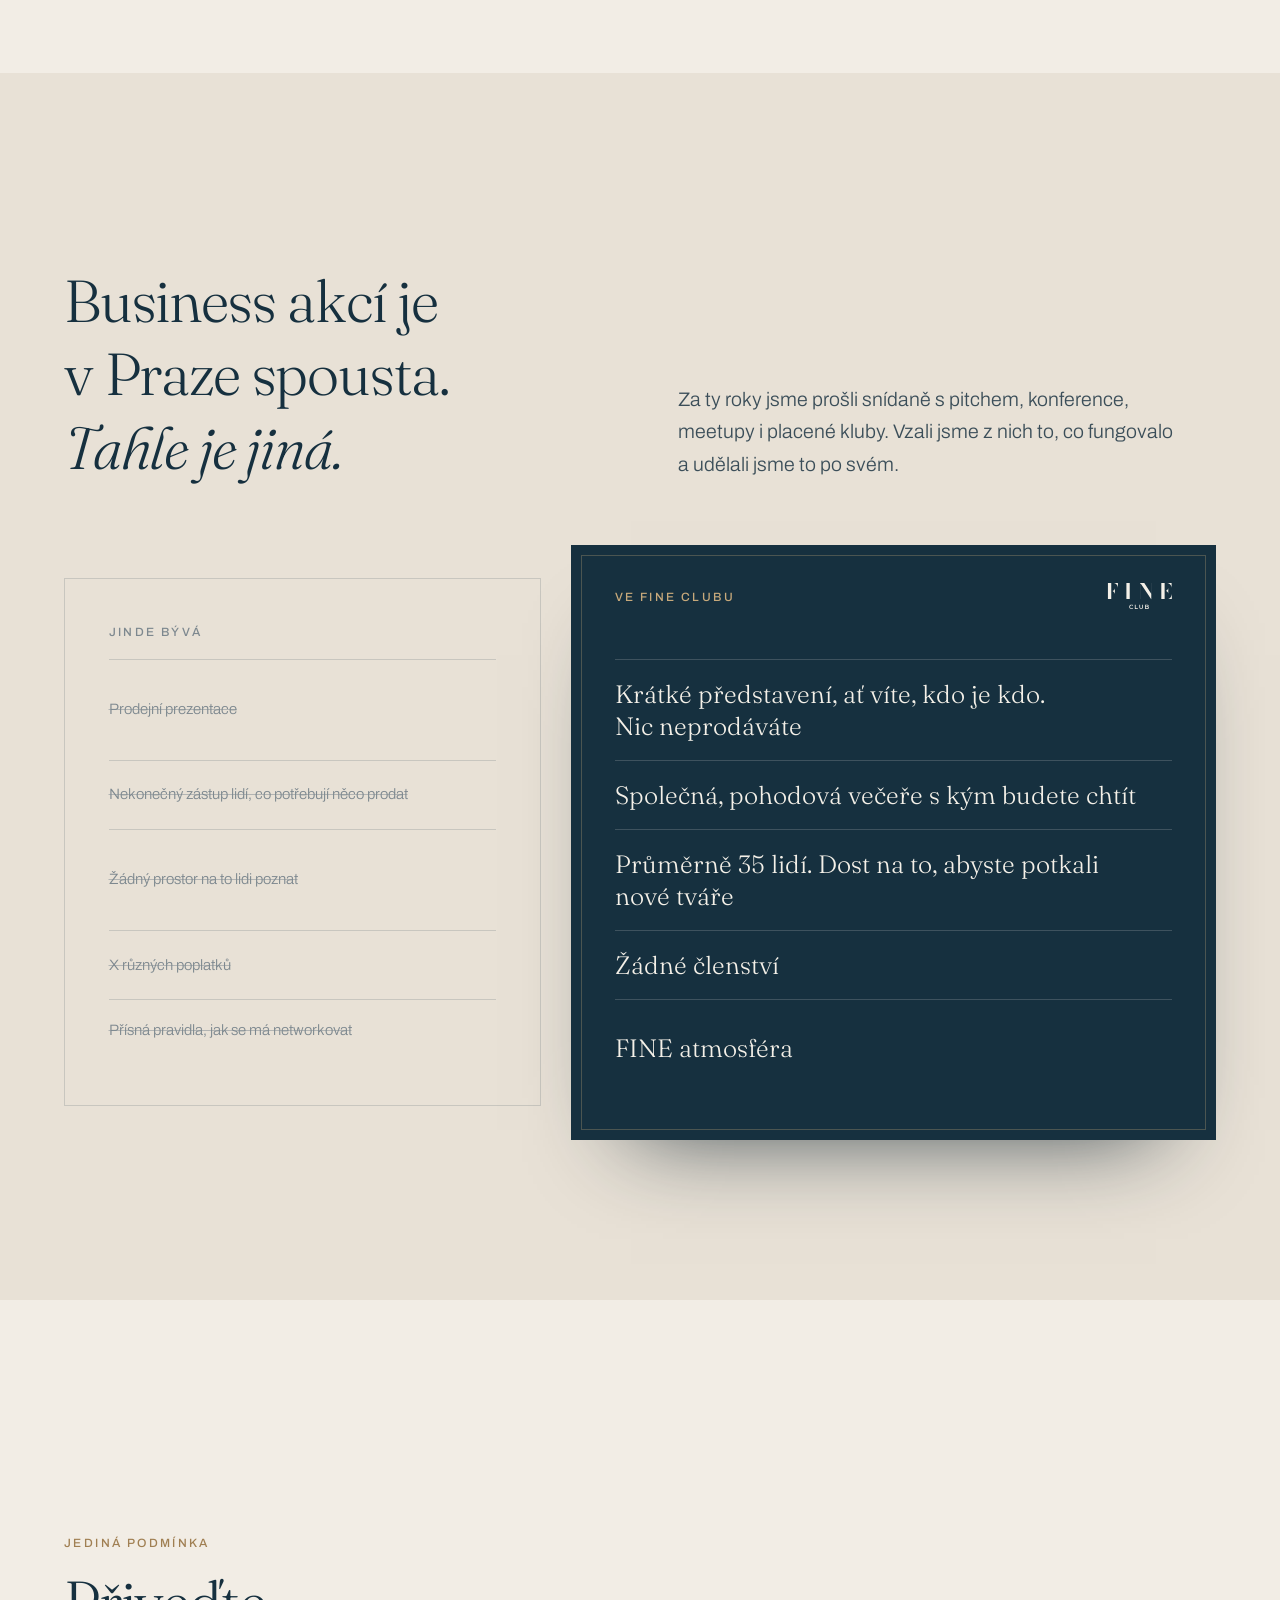
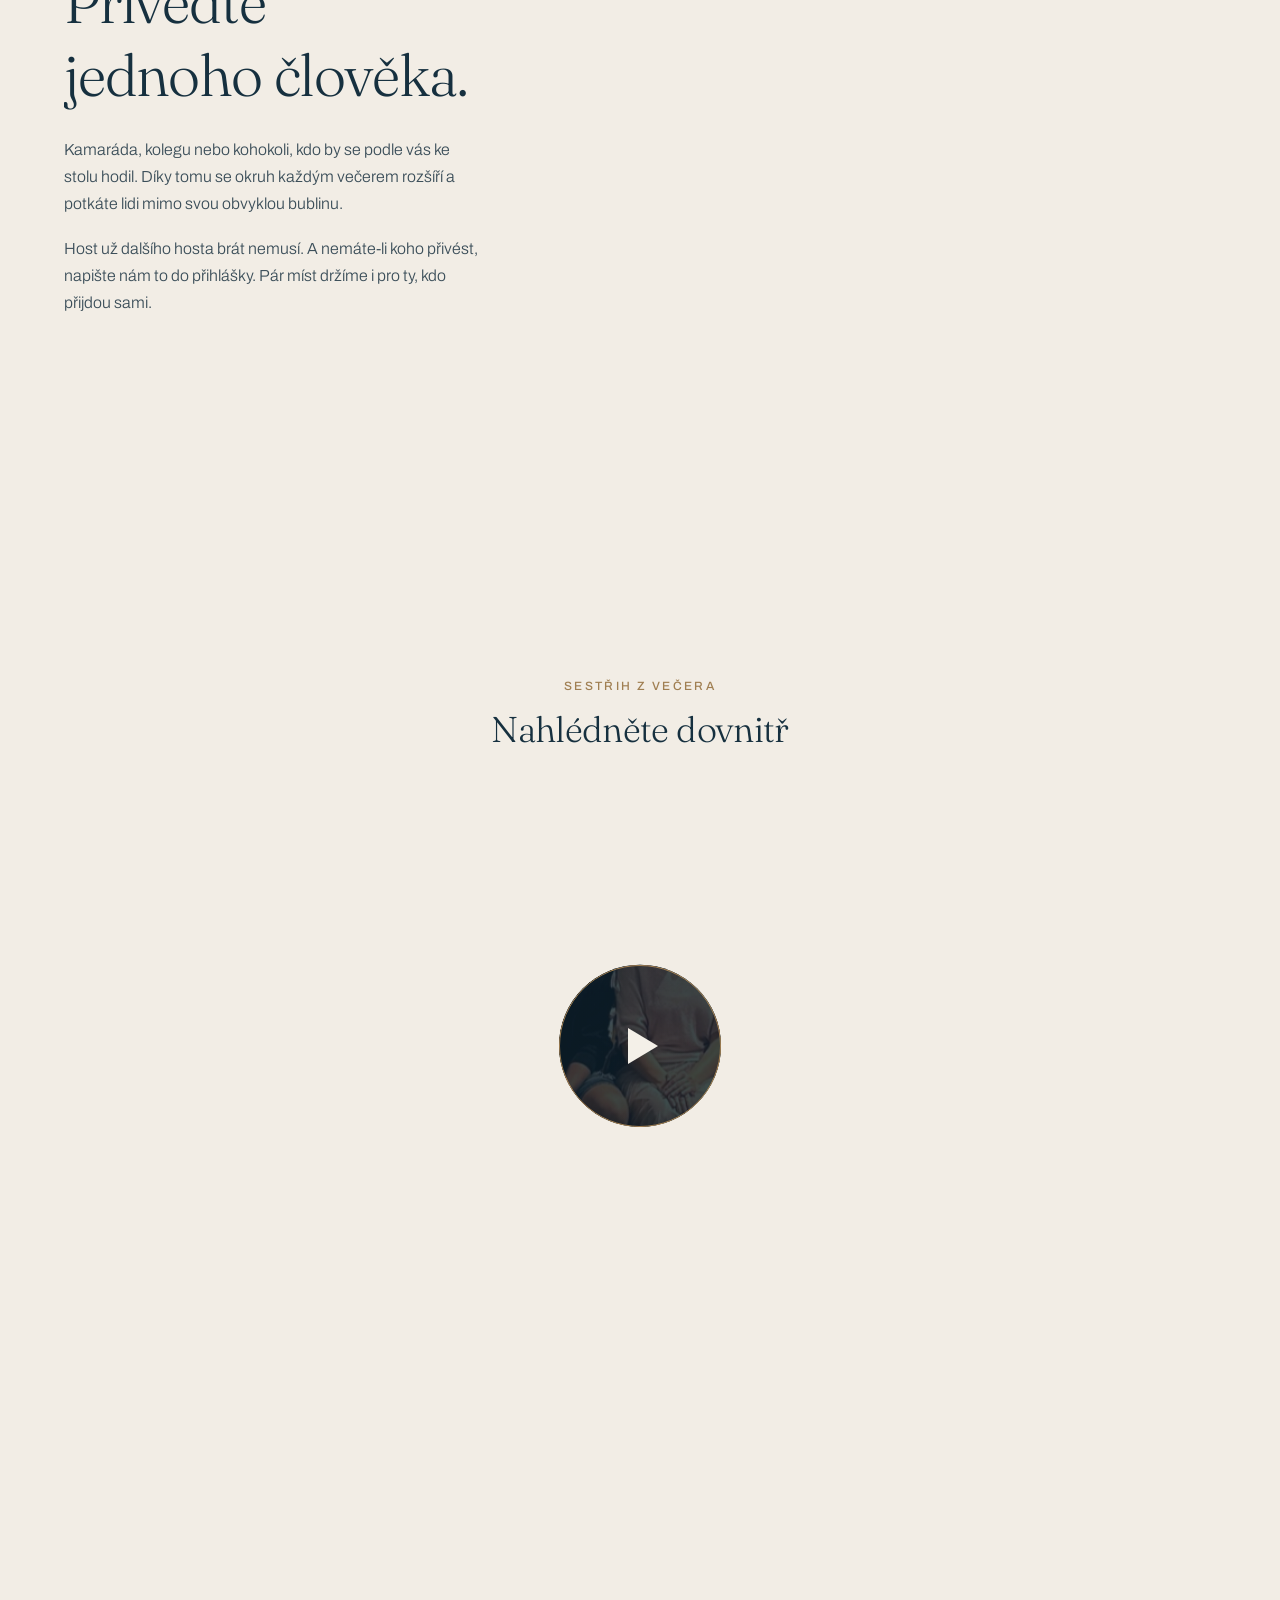
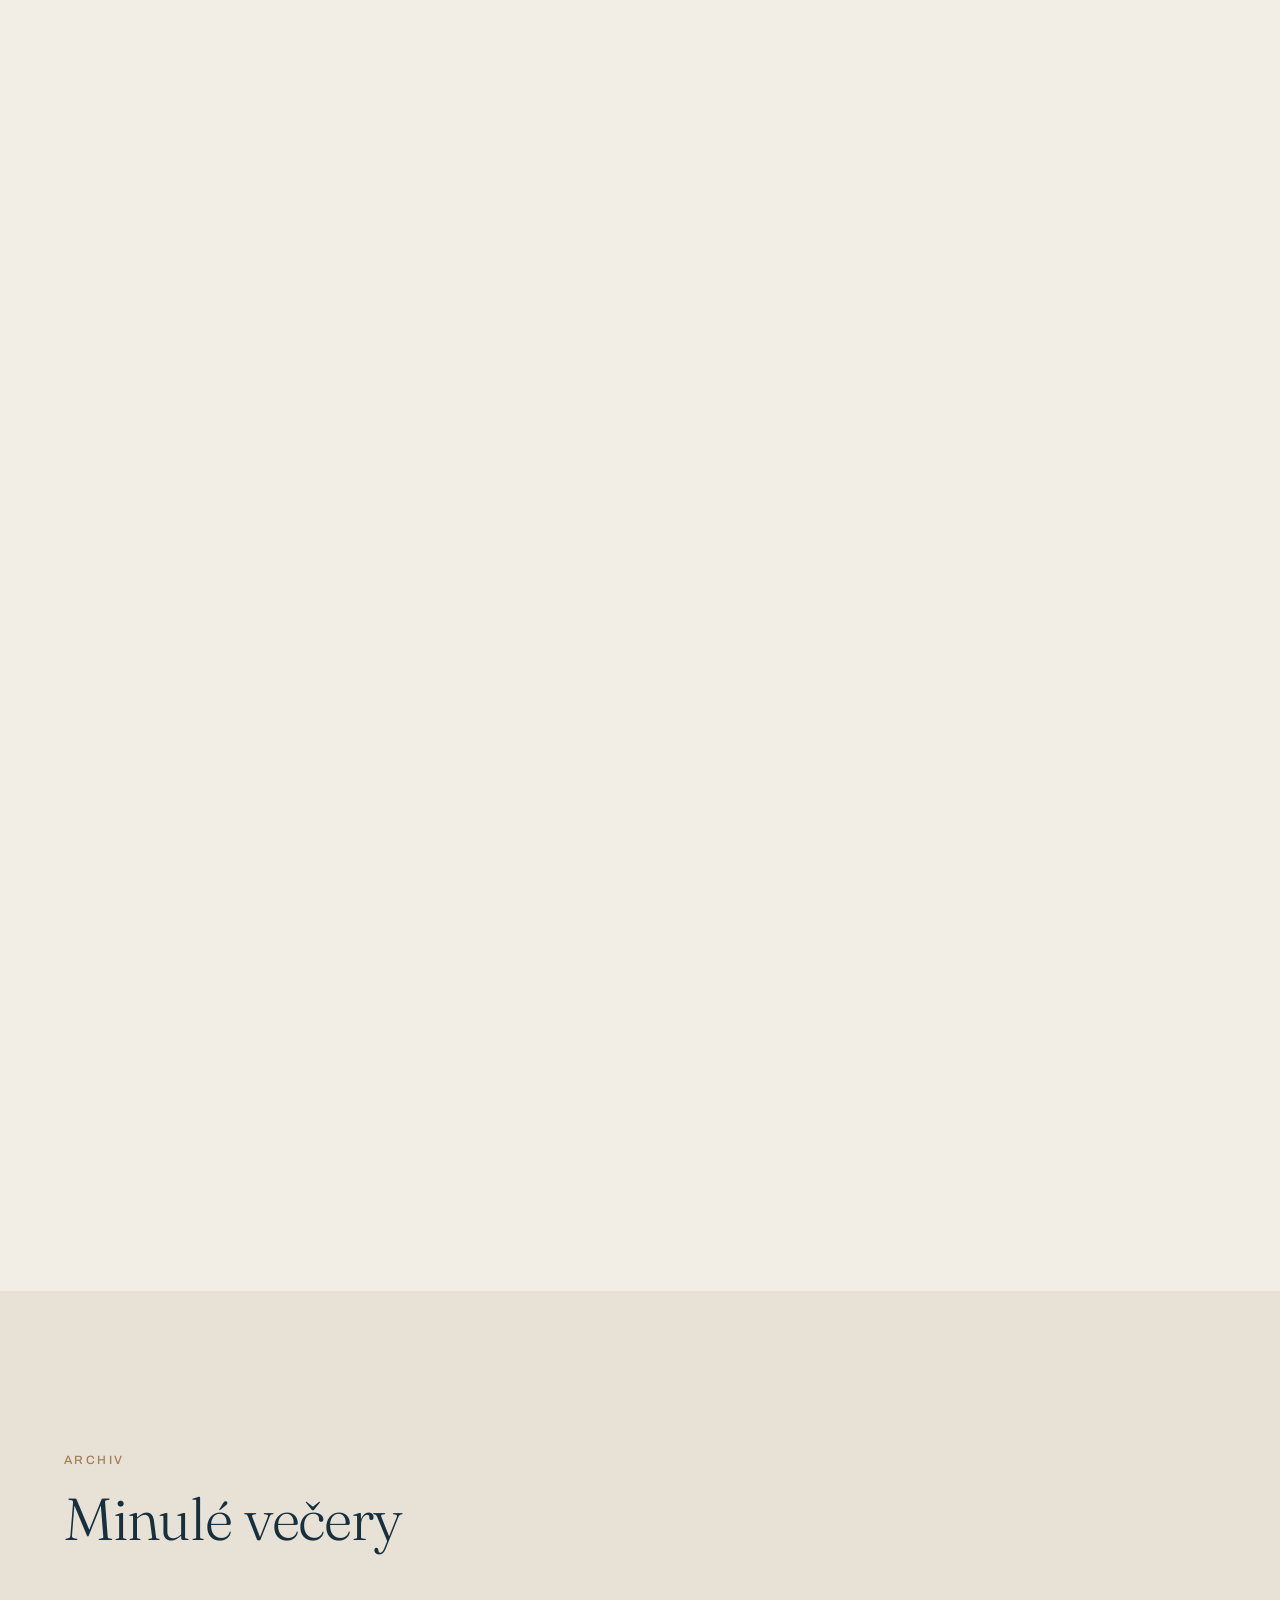
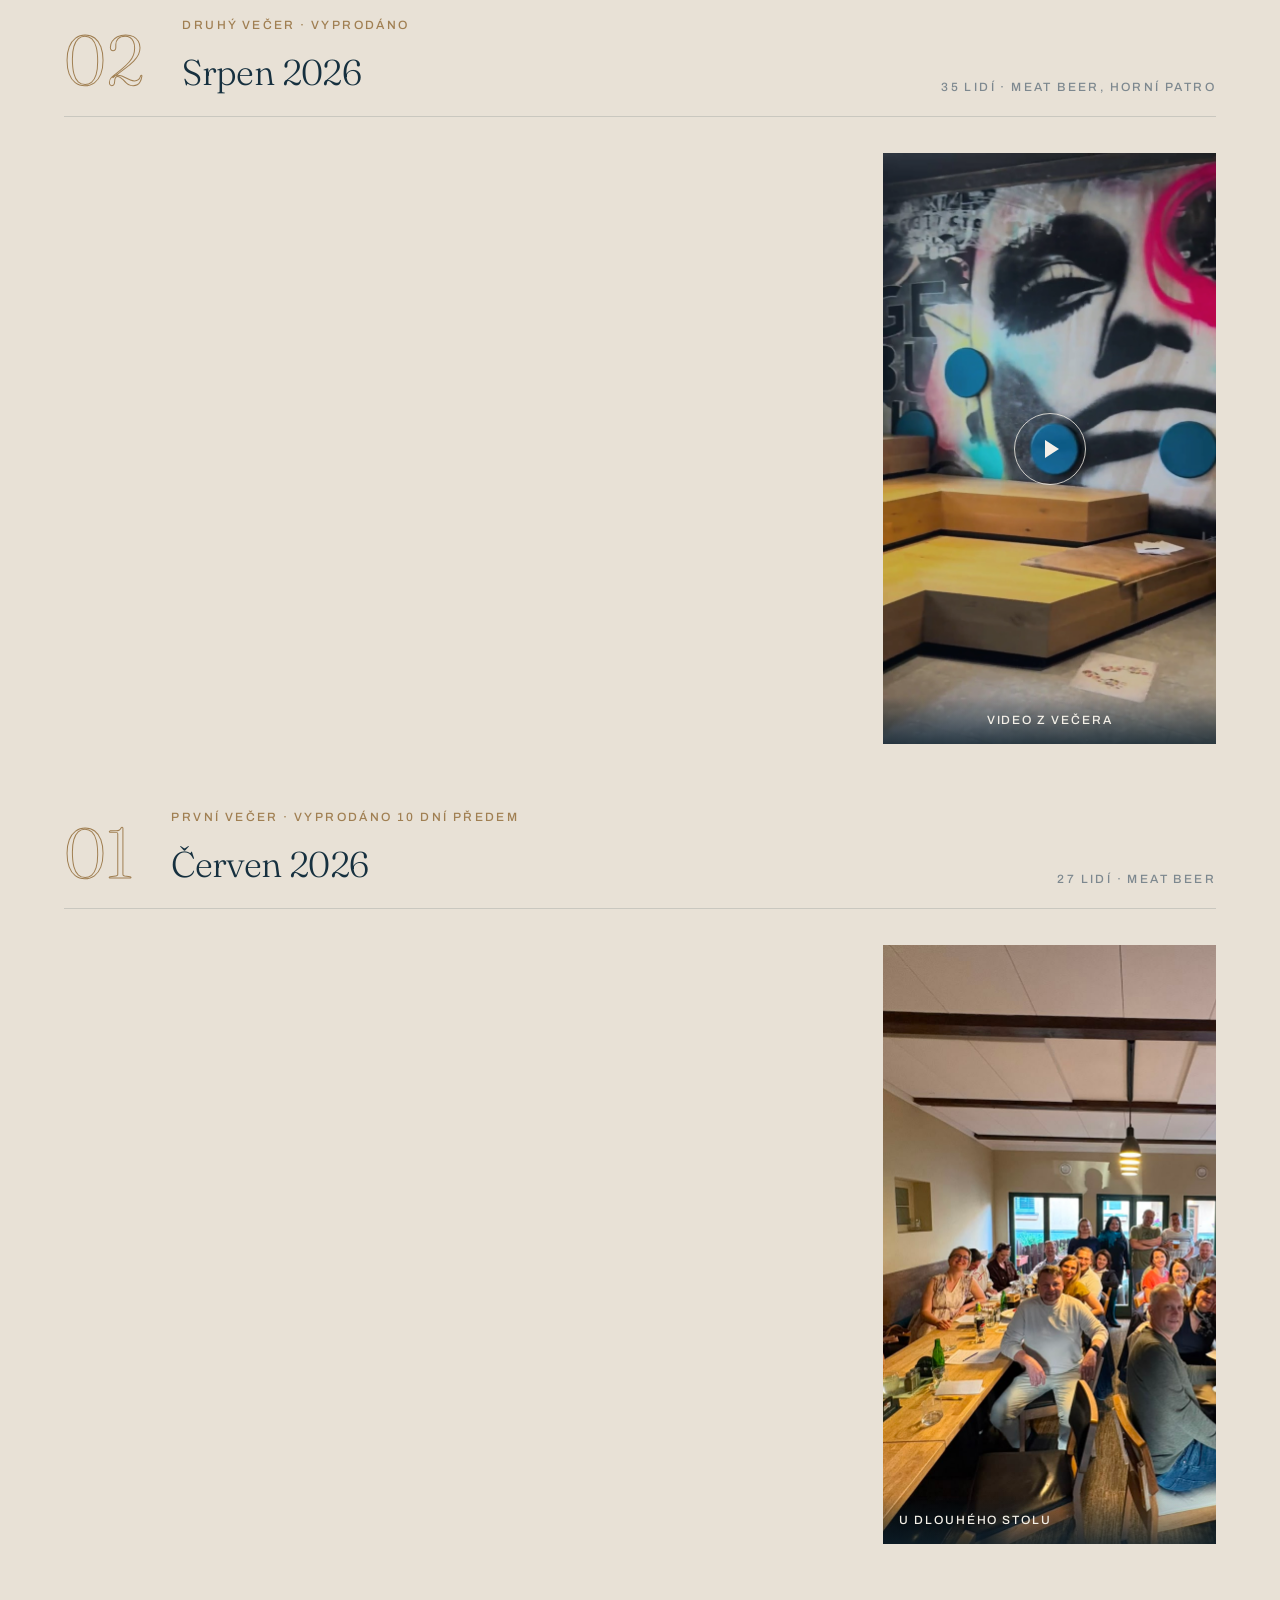
==== commit 41f151f8: "Program po časech, nové texty a Předvánoční speciál - program večera rozepsaný po časech (příchod 17" ====
--- a/index.html
+++ b/index.html
@@ -16,7 +16,7 @@
   <meta property="og:site_name" content="FINE Club">
   <meta property="og:url" content="https://fineclub.cz/">
   <meta property="og:title" content="FINE Club — networking pro podnikatele v Praze">
-  <meta property="og:description" content="Představení, společná večeře a rozhovory bez tlaku na výkon. Dosavadní večery vyprodané dopředu. Další: vánoční speciál 24. listopadu 2026 v Meat Beer, Praha 1.">
+  <meta property="og:description" content="Představení, společná večeře a rozhovory bez tlaku na výkon. Dosavadní večery vyprodané dopředu. Další: předvánoční speciál 24. listopadu 2026 v Meat Beer, Praha 1.">
   <meta property="og:image" content="https://fineclub.cz/assets/img/og-image.jpg">
   <meta property="og:image:width" content="1200">
   <meta property="og:image:height" content="630">
@@ -46,8 +46,8 @@
         "foundingDate": "2026",
         "areaServed": [{ "@type": "City", "name": "Praha" }, { "@type": "Country", "name": "Česká republika" }],
         "founder": [
-          { "@type": "Person", "name": "Martina Kačerová", "sameAs": "https://www.linkedin.com/in/martina-kacerova/" },
-          { "@type": "Person", "name": "Ondra Pospíšil", "sameAs": "https://www.linkedin.com/in/ondra-pospisil/" }
+          { "@type": "Person", "name": "Martina Kačerová", "sameAs": "https://www.linkedin.com/in/martina-kacerova-caring-legal-advokatni-kancelar/" },
+          { "@type": "Person", "name": "Ondra Pospíšil", "sameAs": "https://www.linkedin.com/in/ond%C5%99ej-posp%C3%AD%C5%A1il-356771a8/" }
         ]
       },
       {
@@ -65,10 +65,10 @@
       },
       {
         "@type": "Event",
-        "name": "FINE Club — vánoční speciál: networkingový večer pro podnikatele",
+        "name": "FINE Club — předvánoční speciál: networkingový večer pro podnikatele",
         "description": "Networkingový večer pro podnikatele v Praze: krátké představení, společná večeře a volné rozhovory bez tlaku na výkon. Kapacita 35 míst, podmínkou je přivést jednoho hosta. Přijet můžete odkudkoli z ČR, Meat Beer je 5 minut od hlavního nádraží.",
         "startDate": "2026-11-24T18:00:00+01:00",
-        "endDate": "2026-11-24T23:00:00+01:00",
+        "endDate": "2026-11-24T22:00:00+01:00",
         "eventStatus": "https://schema.org/EventScheduled",
         "eventAttendanceMode": "https://schema.org/OfflineEventAttendanceMode",
         "inLanguage": "cs",
@@ -94,7 +94,7 @@
             "name": "Jak večer probíhá?",
             "acceptedAnswer": {
               "@type": "Answer",
-              "text": "Začínáme v 18:00 krátkým představením, ať se všichni poznají. Pak se přesuneme ke společné večeři. Sednout si můžete s kýmkoli a kdykoli přesednout."
+              "text": "Přicházet můžete od 17:00, nejpozději do 17:45. V 18:00 začíná program: úvod, přivítání a minutové představení každého z vás. Od 19:00 je volný networking a společná večeře, končíme ve 22:00."
             }
           },
           {
@@ -126,7 +126,7 @@
             "name": "Kolik networking stojí?",
             "acceptedAnswer": {
               "@type": "Answer",
-              "text": "Od 500 Kč. Základních 500 Kč se vám vrátí jako kredit na jídlo a pití v Meat Beer, takže za vstup vlastně neplatíte. Pokud chcete naši práci ocenit, můžete k platbě přidat libovolnou částku, ale nemusíte."
+              "text": "Od 500 Kč. Základních 500 Kč se vám vrátí jako kredit na jídlo a pití v Meat Beer, takže za vstup vlastně neplatíte. Pokud chcete ocenit naši práci jako organizátorů akce, můžete k platbě přidat libovolnou částku jako dárek a poděkování pro nás. Předem děkujeme."
             }
           },
           {
@@ -134,7 +134,7 @@
             "name": "Kde a kdy se networking koná?",
             "acceptedAnswer": {
               "@type": "Answer",
-              "text": "V restauraci Meat Beer, Washingtonova 23, Praha 1, pár minut pěšky od hlavního nádraží a Václavského náměstí. Začínáme v 18:00."
+              "text": "V restauraci Meat Beer, Washingtonova 23, Praha 1, pár minut pěšky od hlavního nádraží a Václavského náměstí. Přicházet můžete od 17:00, ale nejpozději do 17:45, ať se stihnou formality před oficiálním začátkem v 18:00."
             }
           },
           {
@@ -166,7 +166,7 @@
             "name": "Můžu místo zrušit?",
             "acceptedAnswer": {
               "@type": "Answer",
-              "text": "Dejte nám vědět nejpozději 7 dní předem a zálohu vrátíme celou."
+              "text": "Dejte nám vědět nejpozději 5 dní předem a platbu vrátíme celou. Po tomto termínu už restauraci hlásíme počty a poplatek vrátit nejde, takže pozdní odhlášení má následky."
             }
           },
           {
@@ -265,7 +265,7 @@
             <span class="badge hero__badge badge--muted" data-when="teaser"><i></i><span data-cms="t253">Přihlášky brzy</span></span>
             <span class="badge hero__badge" data-when="lastcall"><i></i><span data-cms="t254">Posledních pár míst</span></span>
             <span class="badge hero__badge" data-when="soldout waitlist"><i></i><span data-cms="t255">Vyprodáno</span></span>
-            <span class="badge hero__badge badge--muted" data-when="after"><i></i><span data-cms="t256">Vánoční speciál proběhl</span></span>
+            <span class="badge hero__badge badge--muted" data-when="after"><i></i><span data-cms="t256">Předvánoční speciál proběhl</span></span>
             <a class="btn btn--light" href="#prihlaska" data-when="open lastcall" data-cms="t024">Rezervovat místo</a>
             <a class="btn btn--light" href="#terminy" data-when="teaser soldout after" data-cms="t025">Další termíny</a>
             <a class="btn btn--light" href="#prihlaska" data-when="waitlist" data-cms="t026">Přihlásit na příště</a>
@@ -319,8 +319,8 @@
           <h2 class="d2 fill" data-fill data-cms="t038">Networking, který nepůsobí jako networking.</h2>
         </div>
         <div class="fade delay-1">
-          <p class="lead" data-cms="t039">FINE Club je večer pro podnikatele a lidi na volné noze z celé ČR. Vybrali jsme to nejlepší, co nás na networkingových akcích kdy bavilo a ubrali tlak na výkon. Zbylo víc času na to si pořádně popovídat a poznat se.O počasí si popovídáte kdykoli jinde. U nás chceme mluvit o věcech, na které v běžném dni není čas ani prostor. V klidu a bez hodnocení.</p>
-          <p class="lead" data-cms="t040"></p>
+          <p class="lead" data-cms="t039">FINE Club je večer pro podnikatele a lidi na volné noze z celé ČR. Vybrali jsme to nejlepší, co nás na networkingových akcích kdy bavilo, a ubrali tlak na výkon. Zbylo víc času na to si pořádně popovídat a poznat se.</p>
+          <p class="lead" data-cms="t040">O počasí si popovídáte kdykoli jinde. U nás chceme mluvit o věcech, na které v běžném dni není čas ani prostor, v klidu a bez hodnocení. Další setkání je v úterý 24. listopadu 2026, předvánoční, se svařákem, punčem a bilancí roku.</p>
         </div>
       </div>
 
@@ -418,8 +418,8 @@
   <!-- PŘÍBĚH ZAKLADATELŮ -->
   <section class="section shell theme-light" id="pribeh" data-theme="light">
     <div class="max duo duo--top">
-      <figure class="fig fig--1x1 wipe">
-        <img src="assets/img/events/2026-08/srpen-ondra-martina.jpg" style="object-position: 72% 50%" alt="Zakladatelé FINE Clubu Ondra Pospíšil a Martina Kačerová na srpnovém večeru" width="1600" height="1200" loading="lazy" decoding="async">
+      <figure class="fig fig--4x5 wipe">
+        <img src="assets/img/events/2026-10/rijen-ondra-martina.jpg" alt="Zakladatelé FINE Clubu Ondra Pospíšil a Martina Kačerová v Meat Beer" width="1200" height="1600" loading="lazy" decoding="async">
       </figure>
       <div class="duo__text">
         <p class="lbl fade" data-cms="t067">Jak to vzniklo</p>
@@ -433,8 +433,8 @@
           <p data-cms="t072">Na druhý večer zamluvili celé horní patro Meat Beer a znovu bylo vyprodáno. 35 lidí a nikomu se nechtělo domů. Přesně tak to chtějí dělat dál. Aby to bylo pro všechny FINE. Nebo prostě fajn.</p>
           <div class="signature"><span data-cms="t260">Martina Kačerová &amp; Ondra Pospíšil</span><span class="lbl" data-cms="t073">Zakladatelé FINE Club</span></div>
           <div class="links-row">
-            <a class="link" href="https://www.linkedin.com/in/martina-kacerova/" target="_blank" rel="noopener"><svg viewBox="0 0 24 24" aria-hidden="true"><use href="#icon-linkedin"/></svg><span data-cms="t261">Martina</span></a>
-            <a class="link" href="https://www.linkedin.com/in/ondra-pospisil/" target="_blank" rel="noopener"><svg viewBox="0 0 24 24" aria-hidden="true"><use href="#icon-linkedin"/></svg><span data-cms="t262">Ondra</span></a>
+            <a class="link" href="https://www.linkedin.com/in/martina-kacerova-caring-legal-advokatni-kancelar/" target="_blank" rel="noopener"><svg viewBox="0 0 24 24" aria-hidden="true"><use href="#icon-linkedin"/></svg><span data-cms="t261">Martina</span></a>
+            <a class="link" href="https://www.linkedin.com/in/ond%C5%99ej-posp%C3%AD%C5%A1il-356771a8/" target="_blank" rel="noopener"><svg viewBox="0 0 24 24" aria-hidden="true"><use href="#icon-linkedin"/></svg><span data-cms="t262">Ondra</span></a>
           </div>
           <p class="partner" data-cms="t074"></p>
         </div>
@@ -450,43 +450,119 @@
           <p class="lbl fade" data-cms="t358">Program večera</p>
           <h2 class="d2 fill" data-fill data-cms="t075">Jak večer probíhá.</h2>
         </div>
-        <p class="lead fade muted" data-cms="t076"></p>
+        <p class="lead fade muted" data-cms="t076">Program začíná přesně v 18:00. Přijďte mezi 17:00 a 17:45.</p>
       </div>
 
       <div class="timeline">
         <div class="timeline__spine"><i></i></div>
+
+        <article class="step fade">
+          <span class="step__node"></span>
+          <figure class="fig wipe"><img src="assets/img/events/2026-08/srpen-ondra-martina.jpg" style="object-position: 72% 50%" alt="Zakladatelé FINE Clubu vítají hosty" loading="lazy" decoding="async"></figure>
+          <div>
+            <div class="step__num">01</div>
+            <span class="lbl" data-cms="t373">17:00–17:45</span>
+            <h3 class="d3" data-cms="t374">Příchod a registrace</h3>
+            <p data-cms="t375">Přijďte mezi 17:00 a 17:45. Vyřídíme registraci a můžete si popovídat s prvními lidmi ještě před začátkem programu. Nejpozději v 17:45 buďte na místě, ať se stihnou všechny formality před oficiálním začátkem.</p>
+          </div>
+        </article>
 
         <article class="step fade">
           <span class="step__node"></span>
           <figure class="fig wipe"><img src="assets/img/events/2026-08/srpen-predstaveni.jpg" alt="Představovací kolečko na networkingu FINE Club" loading="lazy" decoding="async"></figure>
           <div>
-            <div class="step__num">01</div>
-            <span class="lbl" data-cms="t077">18:00 · začátek</span>
-            <h3 class="d3" data-cms="t078">Představení</h3>
-            <p data-cms="t079">Každý řekne pár vět o tom, co dělá a co teď řeší. Stačí tolik, abyste věděli, koho pak oslovit. Žádné slajdy ani prodejní pitch.</p>
+            <div class="step__num">02</div>
+            <span class="lbl" data-cms="t376">18:00</span>
+            <h3 class="d3" data-cms="t377">Začátek programu</h3>
+            <p data-cms="t378">Začínáme přesně. Krátký úvod a přivítání a potom každý v jedné minutě představí své podnikání. Nechoďte prosím až na šestou, program by začal bez vás. Včasný příchod je dobrá vizitka.</p>
           </div>
         </article>
 
         <article class="step fade">
           <span class="step__node"></span>
-          <figure class="fig wipe"><img src="assets/img/events/2026-08/momentka-2.jpg" style="object-position: 50% 62%" alt="Společná večeře účastníků FINE Clubu u stolů v Meat Beer" loading="lazy" decoding="async"></figure>
+          <figure class="fig wipe"><img src="assets/img/events/2026-08/momentka-1.jpg" style="object-position: 50% 55%" alt="Podnikatelé v rozhovoru u stolu na networkingu FINE Club" loading="lazy" decoding="async"></figure>
           <div>
-            <div class="step__num">02</div>
-            <span class="lbl" data-cms="t080">potom</span>
-            <h3 class="d3" data-cms="t081">Společná večeře</h3>
-            <p data-cms="t082">Sednete si s kým chcete a během večera se můžete kdykoli posunout dál. Žádný zasedací pořádek ani moderátor.</p>
+            <div class="step__num">03</div>
+            <span class="lbl" data-cms="t379">od 19:00</span>
+            <h3 class="d3" data-cms="t380">Volný networking</h3>
+            <p data-cms="t381">Propojte se s lidmi, kteří vás při představování zaujali. Společně večeříme, popíjíme a povídáme si. Sednout si můžete, s kým chcete, a kdykoli přesednout.</p>
           </div>
         </article>
 
         <article class="step fade">
           <span class="step__node"></span>
-          <figure class="fig wipe"><img src="assets/img/events/2026-08/momentka-1.jpg" style="object-position: 50% 55%" alt="Podnikatelé v rozhovoru u stolu na networkingu FINE Club v Praze" loading="lazy" decoding="async"></figure>
+          <figure class="fig wipe"><img src="assets/img/events/2026-08/momentka-2.jpg" style="object-position: 50% 62%" alt="Večer v restauraci Meat Beer" loading="lazy" decoding="async"></figure>
           <div>
-            <div class="step__num">03</div>
-            <span class="lbl" data-cms="t083">hloubka</span>
-            <h3 class="d3" data-cms="t084">Rozhovory</h3>
-            <p data-cms="t085">Čím víc lidí potkáte, tím víc si z večera odnesete. Kolik jich bude, je ale čistě na vás. Do ničeho vás tlačit nebudeme.</p>
-          </div>
+            <div class="step__num">04</div>
+            <span class="lbl" data-cms="t382">22:00</span>
+            <h3 class="d3" data-cms="t383">Konec večera</h3>
+            <p data-cms="t384">Ve 22:00 večer oficiálně končí. Děkujeme, že jste dorazili.</p>
+          </div>
+        </article>
+      </div>
+    </div>
+  </section>
+
+  <!-- NEJBLIŽŠÍ TERMÍNY -->
+  <section class="section shell theme-light" id="terminy" data-theme="light">
+    <div class="max">
+      <div class="section-head section-head--split">
+        <div>
+          <p class="lbl fade" data-cms="t130">Kalendář</p>
+          <h2 class="d2">
+            <span class="rise"><span data-cms="t131">Nejbližší termín</span></span>
+          </h2>
+        </div>
+        <p class="lead fade delay-1" data-when="teaser" data-cms="t264">Termín předvánočního speciálu je venku. Přihlášky otevřeme během pár dní, kapacita je 35 míst.</p>
+        <p class="lead fade delay-1" data-when="lastcall" data-cms="t265">Na předvánoční speciál zbývá posledních pár míst. Držíme je podle pořadí přihlášek.</p>
+        <p class="lead fade delay-1" data-when="after" data-cms="t266">Předvánoční speciál je za námi, díky všem, kdo dorazili! Další termín oznámíme na LinkedInu.</p>
+        <p class="lead fade delay-1" data-when="open" data-cms="t132">Kapacita je 35 míst. Místa držíme podle pořadí přihlášek.</p>
+        <p class="lead fade delay-1" data-when="soldout" data-cms="t133">Předvánoční speciál je vyprodaný, děkujeme! Další termín oznámíme na LinkedInu.</p>
+        <p class="lead fade delay-1" data-when="waitlist" data-cms="t134">Předvánoční speciál je vyprodaný. Na další večer se ale můžete přihlásit už teď.</p>
+      </div>
+
+      <div class="dates">
+        <article class="date-card date-card--next fade">
+          <svg class="date-card__deco date-card__deco--flake" viewBox="0 0 100 100" aria-hidden="true"><use href="#deco-flake"/></svg>
+          <div class="date-card__order">
+            <span class="date-card__num" aria-hidden="true" data-cms="t320">01</span>
+            <span class="lbl" data-when="teaser open lastcall soldout waitlist" data-cms="t321">Nejbližší večer</span>
+            <span class="lbl" data-when="after" data-cms="t322">Proběhlo</span>
+            <span class="date-card__in" data-days-to="2026-11-24T18:00:00+01:00"></span>
+          </div>
+          <span class="badge badge--muted" data-when="teaser"><i></i><span data-cms="t267">Přihlášky brzy</span></span>
+          <span class="badge" data-when="open"><i></i><span data-cms="t268">Přihlášky otevřeny</span></span>
+          <span class="badge" data-when="lastcall"><i></i><span data-cms="t269">Posledních pár míst</span></span>
+          <span class="badge badge--muted" data-when="after"><i></i><span data-cms="t270">Proběhlo</span></span>
+          <span class="badge badge--muted" data-when="soldout waitlist"><i></i><span data-cms="t271">Vyprodáno</span></span>
+          <h3 class="date-card__title" data-cms="t135">24. listopadu<em class="ital">Předvánoční speciál</em></h3>
+          <dl class="facts">
+            <div><dt data-cms="t136">Místo</dt><dd data-cms="t137">Meat Beer, Washingtonova 23</dd></div>
+            <div><dt data-cms="t138">Čas</dt><dd data-cms="t139">úterý 18:00 – 22:00</dd></div>
+            <div><dt data-cms="t385">Příchod</dt><dd data-cms="t386">od 17:00 do 17:45</dd></div>
+            <div><dt data-cms="t140">Kapacita</dt><dd data-cms="t141">35 míst</dd></div>
+            <div><dt data-cms="t367">Navíc</dt><dd data-cms="t368">Svařák, punč a bilance roku</dd></div>
+          </dl>
+          <a class="btn btn--light" href="#prihlaska" data-when="open lastcall" data-cms="t142">Rezervovat místo</a>
+          <span class="btn btn--ghost" aria-disabled="true" data-when="soldout waitlist" data-cms="t143">Vyprodáno</span>
+          <span class="btn btn--ghost" aria-disabled="true" data-when="teaser" data-cms="t272">Brzy</span>
+          <span class="btn btn--ghost" aria-disabled="true" data-when="after" data-cms="t273">Proběhlo</span>
+        </article>
+
+        <article class="date-card fade delay-1" hidden>
+          <svg class="date-card__deco date-card__deco--leaf" viewBox="0 0 100 100" aria-hidden="true"><use href="#deco-leaf"/></svg>
+          <div class="date-card__order">
+            <span class="date-card__num" aria-hidden="true" data-cms="t369">02</span>
+            <span class="lbl" data-cms="t370">Proběhlo</span>
+          </div>
+          <span class="badge badge--muted"><i></i><span data-cms="t371">Proběhlo</span></span>
+          <h3 class="date-card__title" data-cms="t144">14. října<em>Podzimní večer</em></h3>
+          <dl class="facts">
+            <div><dt data-cms="t145">Místo</dt><dd data-cms="t146">Meat Beer, Washingtonova 23</dd></div>
+            <div><dt data-cms="t147">Čas</dt><dd data-cms="t148">středa 18:00 – 22:00</dd></div>
+            <div><dt data-cms="t149">Kapacita</dt><dd data-cms="t150">35 míst</dd></div>
+          </dl>
+          <span class="btn btn--ghost" aria-disabled="true" data-cms="t372">Proběhlo</span>
         </article>
       </div>
     </div>
@@ -692,70 +768,6 @@
     </div>
   </section>
 
-  <!-- NEJBLIŽŠÍ TERMÍNY -->
-  <section class="section shell theme-light" id="terminy" data-theme="light">
-    <div class="max">
-      <div class="section-head section-head--split">
-        <div>
-          <p class="lbl fade" data-cms="t130">Kalendář</p>
-          <h2 class="d2">
-            <span class="rise"><span data-cms="t131">Nejbližší termíny</span></span>
-          </h2>
-        </div>
-        <p class="lead fade delay-1" data-when="teaser" data-cms="t264">Termín vánočního speciálu je venku. Přihlášky otevřeme během pár dní, kapacita je 35 míst.</p>
-        <p class="lead fade delay-1" data-when="lastcall" data-cms="t265">Na vánoční speciál zbývá posledních pár míst. Držíme je podle pořadí přihlášek.</p>
-        <p class="lead fade delay-1" data-when="after" data-cms="t266">Vánoční speciál je za námi, díky všem, kdo dorazili! Další termín oznámíme na LinkedInu.</p>
-        <p class="lead fade delay-1" data-when="open" data-cms="t132">Kapacita je 35 míst. Místa držíme podle pořadí přihlášek.</p>
-        <p class="lead fade delay-1" data-when="soldout" data-cms="t133">Vánoční speciál je vyprodaný, děkujeme! Další termín oznámíme na LinkedInu.</p>
-        <p class="lead fade delay-1" data-when="waitlist" data-cms="t134">Vánoční speciál je vyprodaný. Na další večer se ale můžete přihlásit už teď.</p>
-      </div>
-
-      <div class="dates">
-        <article class="date-card date-card--next fade">
-          <svg class="date-card__deco date-card__deco--flake" viewBox="0 0 100 100" aria-hidden="true"><use href="#deco-flake"/></svg>
-          <div class="date-card__order">
-            <span class="date-card__num" aria-hidden="true" data-cms="t320">01</span>
-            <span class="lbl" data-when="teaser open lastcall soldout waitlist" data-cms="t321">Nejbližší večer</span>
-            <span class="lbl" data-when="after" data-cms="t322">Proběhlo</span>
-            <span class="date-card__in" data-days-to="2026-11-24T18:00:00+01:00"></span>
-          </div>
-          <span class="badge badge--muted" data-when="teaser"><i></i><span data-cms="t267">Přihlášky brzy</span></span>
-          <span class="badge" data-when="open"><i></i><span data-cms="t268">Přihlášky otevřeny</span></span>
-          <span class="badge" data-when="lastcall"><i></i><span data-cms="t269">Posledních pár míst</span></span>
-          <span class="badge badge--muted" data-when="after"><i></i><span data-cms="t270">Proběhlo</span></span>
-          <span class="badge badge--muted" data-when="soldout waitlist"><i></i><span data-cms="t271">Vyprodáno</span></span>
-          <h3 class="date-card__title" data-cms="t135">24. listopadu<em class="ital">Vánoční speciál</em></h3>
-          <dl class="facts">
-            <div><dt data-cms="t136">Místo</dt><dd data-cms="t137">Meat Beer, Washingtonova 23</dd></div>
-            <div><dt data-cms="t138">Čas</dt><dd data-cms="t139">úterý 18:00 – 23:00</dd></div>
-            <div><dt data-cms="t140">Kapacita</dt><dd data-cms="t141">35 míst</dd></div>
-            <div><dt data-cms="t367">Navíc</dt><dd data-cms="t368">Svařák, punč a bilance roku</dd></div>
-          </dl>
-          <a class="btn btn--light" href="#prihlaska" data-when="open lastcall" data-cms="t142">Rezervovat místo</a>
-          <span class="btn btn--ghost" aria-disabled="true" data-when="soldout waitlist" data-cms="t143">Vyprodáno</span>
-          <span class="btn btn--ghost" aria-disabled="true" data-when="teaser" data-cms="t272">Brzy</span>
-          <span class="btn btn--ghost" aria-disabled="true" data-when="after" data-cms="t273">Proběhlo</span>
-        </article>
-
-        <article class="date-card fade delay-1" hidden>
-          <svg class="date-card__deco date-card__deco--leaf" viewBox="0 0 100 100" aria-hidden="true"><use href="#deco-leaf"/></svg>
-          <div class="date-card__order">
-            <span class="date-card__num" aria-hidden="true" data-cms="t369">02</span>
-            <span class="lbl" data-cms="t370">Proběhlo</span>
-          </div>
-          <span class="badge badge--muted"><i></i><span data-cms="t371">Proběhlo</span></span>
-          <h3 class="date-card__title" data-cms="t144">14. října<em>Podzimní večer</em></h3>
-          <dl class="facts">
-            <div><dt data-cms="t145">Místo</dt><dd data-cms="t146">Meat Beer, Washingtonova 23</dd></div>
-            <div><dt data-cms="t147">Čas</dt><dd data-cms="t148">středa 18:00 – 22:00</dd></div>
-            <div><dt data-cms="t149">Kapacita</dt><dd data-cms="t150">35 míst</dd></div>
-          </dl>
-          <span class="btn btn--ghost" aria-disabled="true" data-cms="t372">Proběhlo</span>
-        </article>
-      </div>
-    </div>
-  </section>
-
   <!-- OHLASY -->
   <section class="section shell theme-dark" id="ohlasy" data-theme="dark" hidden>
     <div class="max">
@@ -786,14 +798,14 @@
           </h2>
         </div>
         <p class="lead fade delay-1" data-when="teaser open lastcall" data-cms="t171">Vstup stojí od 500 Kč. Základních 500 Kč se vám vrátí jako kredit na jídlo a pití, takže za vstup vlastně neplatíte.</p>
-        <p class="lead fade delay-1" data-when="after" data-cms="t276">Vánoční speciál proběhl. Stejná pravidla platí i pro další večery: vstup od 500 Kč, které se vám vrátí jako kredit na jídlo a pití.</p>
-        <p class="lead fade delay-1" data-when="soldout waitlist" data-cms="t172">Na vánoční speciál je všech 35 vstupenek pryč. Stejná pravidla platí i pro další večery: vstup od 500 Kč, které se vám vrátí jako kredit na jídlo a pití.</p>
+        <p class="lead fade delay-1" data-when="after" data-cms="t276">Předvánoční speciál proběhl. Stejná pravidla platí i pro další večery: vstup od 500 Kč, které se vám vrátí jako kredit na jídlo a pití.</p>
+        <p class="lead fade delay-1" data-when="soldout waitlist" data-cms="t172">Na předvánoční speciál je všech 35 vstupenek pryč. Stejná pravidla platí i pro další večery: vstup od 500 Kč, které se vám vrátí jako kredit na jídlo a pití.</p>
       </div>
 
       <div class="ticket fade">
         <div class="ticket__main">
           <div class="ticket__eyebrow"><span class="lbl" data-cms="t173">FINE Club — Praha</span><span class="lbl" data-cms="t174">Na jméno · nepřenosná</span></div>
-          <h3 class="d3" data-cms="t175">Vánoční speciál</h3>
+          <h3 class="d3" data-cms="t175">Předvánoční speciál</h3>
           <span class="lbl" data-cms="t176">Úterý 24. listopadu 2026 · 18:00</span>
           <p data-cms="t177">Po zaplacení dostanete na místě kartu s kreditem 500 Kč na jídlo a pití. Když útrata kredit přesáhne, rozdíl doplatíte kartou nebo hotově. Nevyčerpaný kredit propadá.</p>
           <dl class="ticket__meta">
@@ -863,8 +875,8 @@
           <div class="fade delay-2">
             <p data-cms="t287">Termín je venku, registraci spustíme během pár dní. Jako první o ní dáme vědět na LinkedInu.</p>
             <div class="links-row">
-              <a class="link" href="https://www.linkedin.com/in/martina-kacerova/" target="_blank" rel="noopener"><svg viewBox="0 0 24 24" aria-hidden="true"><use href="#icon-linkedin"/></svg><span data-cms="t288">Sledovat Martinu</span></a>
-              <a class="link" href="https://www.linkedin.com/in/ondra-pospisil/" target="_blank" rel="noopener"><svg viewBox="0 0 24 24" aria-hidden="true"><use href="#icon-linkedin"/></svg><span data-cms="t289">Sledovat Ondru</span></a>
+              <a class="link" href="https://www.linkedin.com/in/martina-kacerova-caring-legal-advokatni-kancelar/" target="_blank" rel="noopener"><svg viewBox="0 0 24 24" aria-hidden="true"><use href="#icon-linkedin"/></svg><span data-cms="t288">Sledovat Martinu</span></a>
+              <a class="link" href="https://www.linkedin.com/in/ond%C5%99ej-posp%C3%AD%C5%A1il-356771a8/" target="_blank" rel="noopener"><svg viewBox="0 0 24 24" aria-hidden="true"><use href="#icon-linkedin"/></svg><span data-cms="t289">Sledovat Ondru</span></a>
             </div>
           </div>
         </div>
@@ -876,10 +888,10 @@
             <span class="rise"><span data-cms="t292">skvělý večer.</span></span>
           </h2>
           <div class="fade delay-2">
-            <p data-cms="t293">Děkujeme všem, kdo dorazili na vánoční speciál. Fotky a sestřih brzy doplníme sem na web. Další termín oznámíme na LinkedInu.</p>
+            <p data-cms="t293">Děkujeme všem, kdo dorazili na předvánoční speciál. Fotky a sestřih brzy doplníme sem na web. Další termín oznámíme na LinkedInu.</p>
             <div class="links-row">
-              <a class="link" href="https://www.linkedin.com/in/martina-kacerova/" target="_blank" rel="noopener"><svg viewBox="0 0 24 24" aria-hidden="true"><use href="#icon-linkedin"/></svg><span data-cms="t294">Sledovat Martinu</span></a>
-              <a class="link" href="https://www.linkedin.com/in/ondra-pospisil/" target="_blank" rel="noopener"><svg viewBox="0 0 24 24" aria-hidden="true"><use href="#icon-linkedin"/></svg><span data-cms="t295">Sledovat Ondru</span></a>
+              <a class="link" href="https://www.linkedin.com/in/martina-kacerova-caring-legal-advokatni-kancelar/" target="_blank" rel="noopener"><svg viewBox="0 0 24 24" aria-hidden="true"><use href="#icon-linkedin"/></svg><span data-cms="t294">Sledovat Martinu</span></a>
+              <a class="link" href="https://www.linkedin.com/in/ond%C5%99ej-posp%C3%AD%C5%A1il-356771a8/" target="_blank" rel="noopener"><svg viewBox="0 0 24 24" aria-hidden="true"><use href="#icon-linkedin"/></svg><span data-cms="t295">Sledovat Ondru</span></a>
             </div>
           </div>
         </div>
@@ -891,10 +903,10 @@
             <span class="rise"><span data-cms="t222">je plno.</span></span>
           </h2>
           <div class="fade delay-2">
-            <p data-cms="t223">Všech 35 míst na vánoční speciál je obsazených. Děkujeme, že o FINE Club je takový zájem. O dalším termínu dáme jako první vědět na LinkedInu.</p>
+            <p data-cms="t223">Všech 35 míst na předvánoční speciál je obsazených. Děkujeme, že o FINE Club je takový zájem. O dalším termínu dáme jako první vědět na LinkedInu.</p>
             <div class="links-row">
-              <a class="link" href="https://www.linkedin.com/in/martina-kacerova/" target="_blank" rel="noopener"><svg viewBox="0 0 24 24" aria-hidden="true"><use href="#icon-linkedin"/></svg><span data-cms="t296">Sledovat Martinu</span></a>
-              <a class="link" href="https://www.linkedin.com/in/ondra-pospisil/" target="_blank" rel="noopener"><svg viewBox="0 0 24 24" aria-hidden="true"><use href="#icon-linkedin"/></svg><span data-cms="t297">Sledovat Ondru</span></a>
+              <a class="link" href="https://www.linkedin.com/in/martina-kacerova-caring-legal-advokatni-kancelar/" target="_blank" rel="noopener"><svg viewBox="0 0 24 24" aria-hidden="true"><use href="#icon-linkedin"/></svg><span data-cms="t296">Sledovat Martinu</span></a>
+              <a class="link" href="https://www.linkedin.com/in/ond%C5%99ej-posp%C3%AD%C5%A1il-356771a8/" target="_blank" rel="noopener"><svg viewBox="0 0 24 24" aria-hidden="true"><use href="#icon-linkedin"/></svg><span data-cms="t297">Sledovat Ondru</span></a>
             </div>
           </div>
         </div>
@@ -906,7 +918,7 @@
             <span class="rise"><span data-cms="t226">na příště.</span></span>
           </h2>
           <div class="fade delay-2">
-            <p data-cms="t227">Vánoční speciál je vyprodaný, ale na další večer se můžete přihlásit už teď. Ozveme se vám dřív, než otevřeme registraci pro ostatní. Uveďte prosím i to, koho přivedete jako hosta. Váš host už svého hosta brát nemusí.</p>
+            <p data-cms="t227">Předvánoční speciál je vyprodaný, ale na další večer se můžete přihlásit už teď. Ozveme se vám dřív, než otevřeme registraci pro ostatní. Uveďte prosím i to, koho přivedete jako hosta. Váš host už svého hosta brát nemusí.</p>
             <p class="lbl" data-cms="t228">Přednostní registrace na další večer</p>
           </div>
         </div>
@@ -915,7 +927,7 @@
       <article class="date-card date-card--next fade delay-1" data-when="teaser">
         <svg class="date-card__deco date-card__deco--flake" viewBox="0 0 100 100" aria-hidden="true"><use href="#deco-flake"/></svg>
         <span class="badge badge--muted"><i></i><span data-cms="t299">Přihlášky brzy</span></span>
-        <h3 class="date-card__title" data-cms="t300">24. listopadu<em class="ital">Vánoční speciál</em></h3>
+        <h3 class="date-card__title" data-cms="t300">24. listopadu<em class="ital">Předvánoční speciál</em></h3>
         <dl class="facts">
           <div><dt data-cms="t301">Místo</dt><dd data-cms="t302">Meat Beer, Washingtonova 23</dd></div>
           <div><dt data-cms="t303">Čas</dt><dd data-cms="t304">úterý 18:00 – 23:00</dd></div>
@@ -942,7 +954,7 @@
       <div class="faq fade">
         <details>
           <summary data-cms="t339">Jak večer probíhá?</summary>
-          <div class="faq__answer"><p data-cms="t340">Začínáme v 18:00 krátkým představením, ať se všichni poznají. Pak se přesuneme ke společné večeři. Sednout si můžete s kýmkoli a kdykoli přesednout.</p></div>
+          <div class="faq__answer"><p data-cms="t340">Přicházet můžete od 17:00, nejpozději do 17:45. V 18:00 začíná program: úvod, přivítání a minutové představení každého z vás. Od 19:00 je volný networking a společná večeře, končíme ve 22:00.</p></div>
         </details>
         <details>
           <summary data-cms="t341">O čem se na večeru mluví?</summary>
@@ -958,11 +970,11 @@
         </details>
         <details>
           <summary data-cms="t201">Kolik networking stojí?</summary>
-          <div class="faq__answer"><p data-cms="t202">Od 500 Kč. Základních 500 Kč se vám vrátí jako kredit na jídlo a pití v Meat Beer, takže za vstup vlastně neplatíte. Pokud chcete naši práci ocenit, můžete k platbě přidat libovolnou částku, ale nemusíte.</p></div>
+          <div class="faq__answer"><p data-cms="t202">Od 500 Kč. Základních 500 Kč se vám vrátí jako kredit na jídlo a pití v Meat Beer, takže za vstup vlastně neplatíte. Pokud chcete ocenit naši práci jako organizátorů akce, můžete k platbě přidat libovolnou částku jako dárek a poděkování pro nás. Předem děkujeme.</p></div>
         </details>
         <details>
           <summary data-cms="t203">Kde a kdy se networking koná?</summary>
-          <div class="faq__answer"><p data-cms="t204">V restauraci Meat Beer, Washingtonova 23, Praha 1, pár minut pěšky od hlavního nádraží a Václavského náměstí. Začínáme v 18:00.</p></div>
+          <div class="faq__answer"><p data-cms="t204">V restauraci Meat Beer, Washingtonova 23, Praha 1, pár minut pěšky od hlavního nádraží a Václavského náměstí. Přicházet můžete od 17:00, ale nejpozději do 17:45, ať se stihnou formality před oficiálním začátkem v 18:00.</p></div>
         </details>
         <details>
           <summary data-cms="t205">Musím si připravit prezentaci?</summary>
@@ -978,12 +990,26 @@
         </details>
         <details>
           <summary data-cms="t211">Můžu místo zrušit?</summary>
-          <div class="faq__answer"><p data-cms="t212">Dejte nám vědět nejpozději 7 dní předem a zálohu vrátíme celou.</p></div>
+          <div class="faq__answer"><p data-cms="t212">Dejte nám vědět nejpozději 5 dní předem a platbu vrátíme celou. Po tomto termínu už restauraci hlásíme počty a poplatek vrátit nejde, takže pozdní odhlášení má následky.</p></div>
         </details>
         <details>
           <summary data-cms="t213">Jak často se večery konají?</summary>
           <div class="faq__answer"><p data-cms="t214">Zhruba jednou za dva měsíce.</p></div>
         </details>
+      </div>
+    </div>
+  </section>
+
+  <!-- ZÁVĚR -->
+  <section class="section section--slim shell theme-dark" id="zaver" data-theme="dark">
+    <div class="max cta-end">
+      <span class="lbl fade" data-cms="t387">Příští setkání</span>
+      <p class="d2 fade delay-1" data-next-date data-cms="t388">úterý 24. listopadu 2026</p>
+      <div class="fade delay-2">
+        <a class="btn btn--light" href="#prihlaska" data-when="open lastcall" data-cms="t389">Rezervovat místo</a>
+        <span class="btn btn--ghost" aria-disabled="true" data-when="teaser" data-cms="t390">Přihlášky brzy</span>
+        <a class="btn btn--light" href="#terminy" data-when="soldout after" data-cms="t391">Další termíny</a>
+        <a class="btn btn--light" href="#prihlaska" data-when="waitlist" data-cms="t392">Přihlásit na příště</a>
       </div>
     </div>
   </section>
@@ -1018,7 +1044,7 @@
   <a class="btn btn--light btn--sm" href="#terminy" data-when="teaser" data-cms="t310">Termíny</a>
   <div class="dock__info" data-when="lastcall"><b data-cms="t311">24. listopadu 2026</b><span data-cms="t312">Posledních pár míst</span></div>
   <a class="btn btn--light btn--sm" href="#prihlaska" data-when="lastcall" data-cms="t313">Rezervovat</a>
-  <div class="dock__info" data-when="after"><b data-cms="t314">Vánoční speciál</b><span data-cms="t315">Díky za večer</span></div>
+  <div class="dock__info" data-when="after"><b data-cms="t314">Předvánoční speciál</b><span data-cms="t315">Díky za večer</span></div>
   <a class="btn btn--light btn--sm" href="#terminy" data-when="after" data-cms="t316">Termíny</a>
   <div class="dock__info" data-when="soldout"><b data-cms="t244">24. listopadu 2026</b><span data-cms="t245">Vyprodáno</span></div>
   <a class="btn btn--light btn--sm" href="#terminy" data-when="soldout" data-cms="t246">Další termíny</a>
--- a/assets/css/main.css
+++ b/assets/css/main.css
@@ -897,6 +897,9 @@
 .support { max-width: 720px; text-align: center; }
 .support .d3 { margin: .75rem 0 var(--space-stack); }
 .support .lead { max-width: 52ch; margin-inline: auto; color: var(--cream-80); }
+
+.cta-end { text-align: center; }
+.cta-end .d2 { margin: .75rem 0 var(--space-block); }
 
 /* Termíny ------------------------------------------------------------- */
 .dates { display: grid; grid-template-columns: 1.4fr .9fr; gap: clamp(16px, 2.4vw, 28px); align-items: start; }
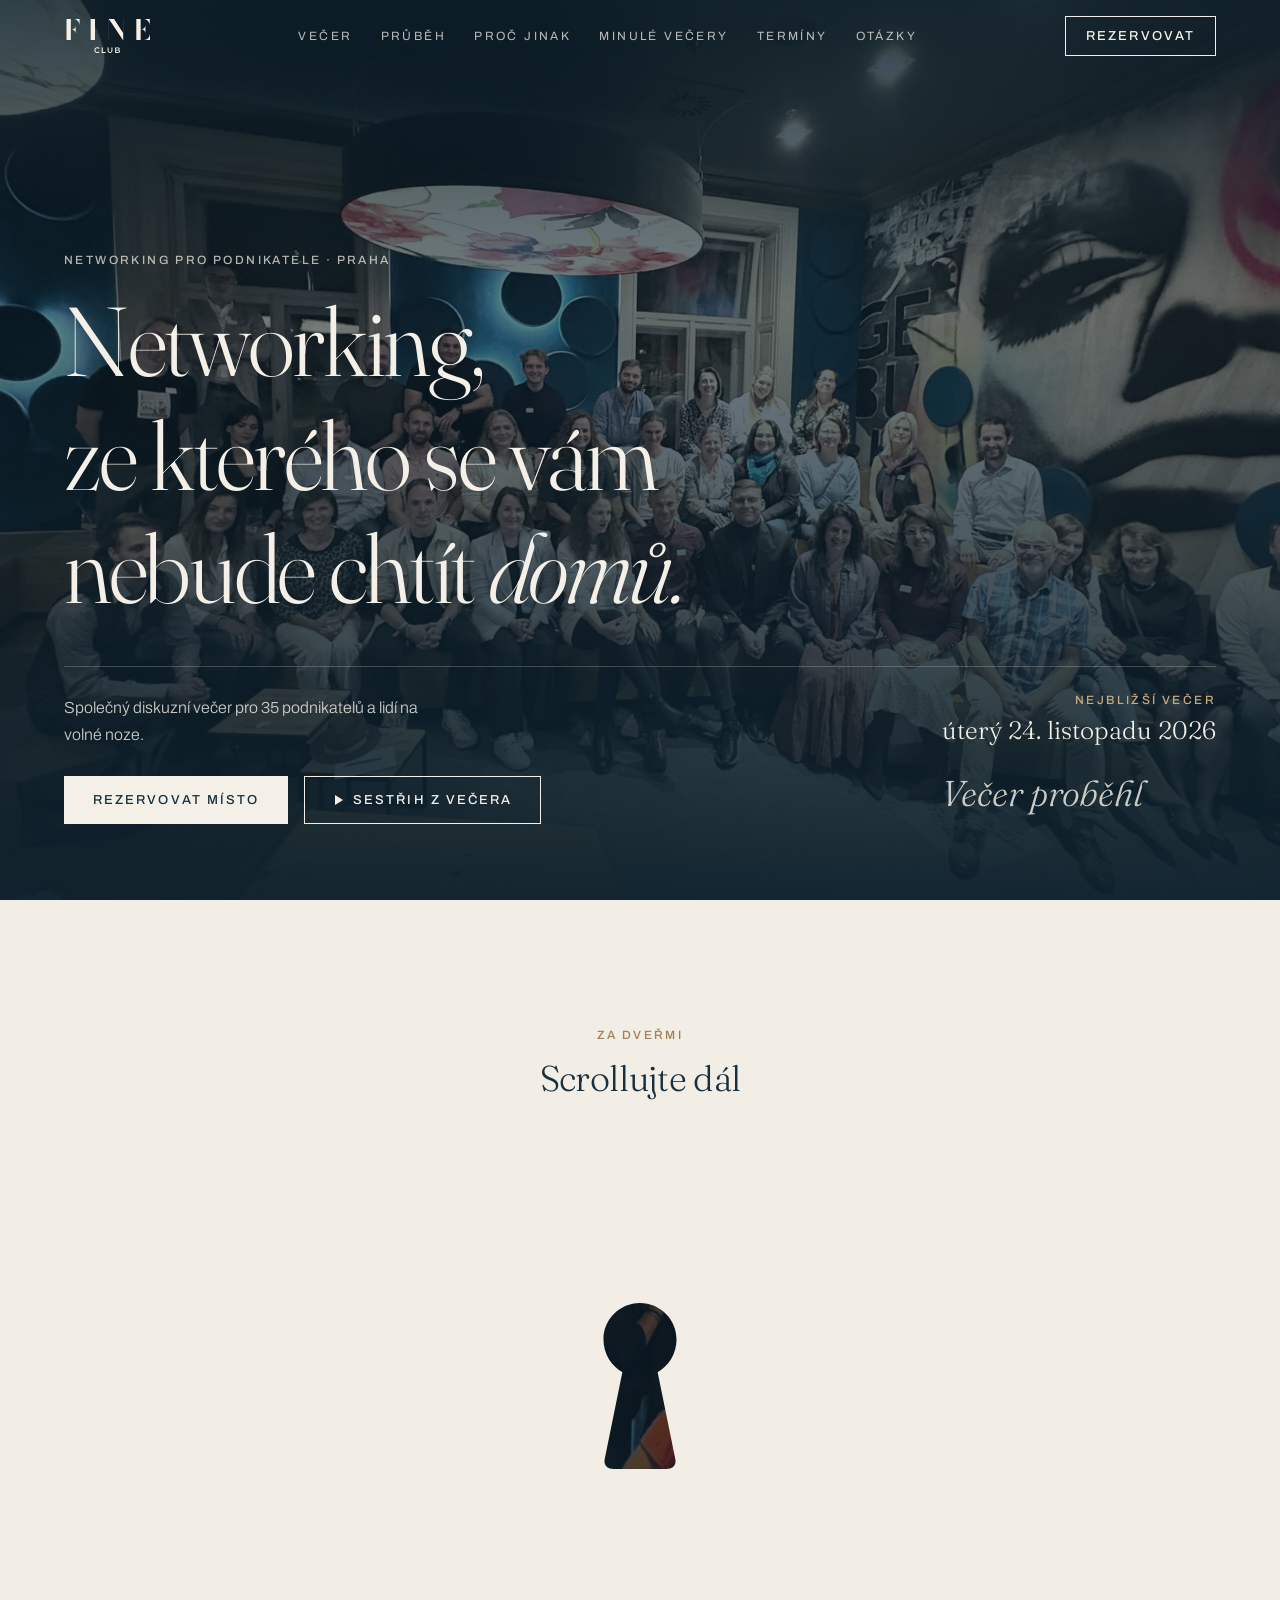
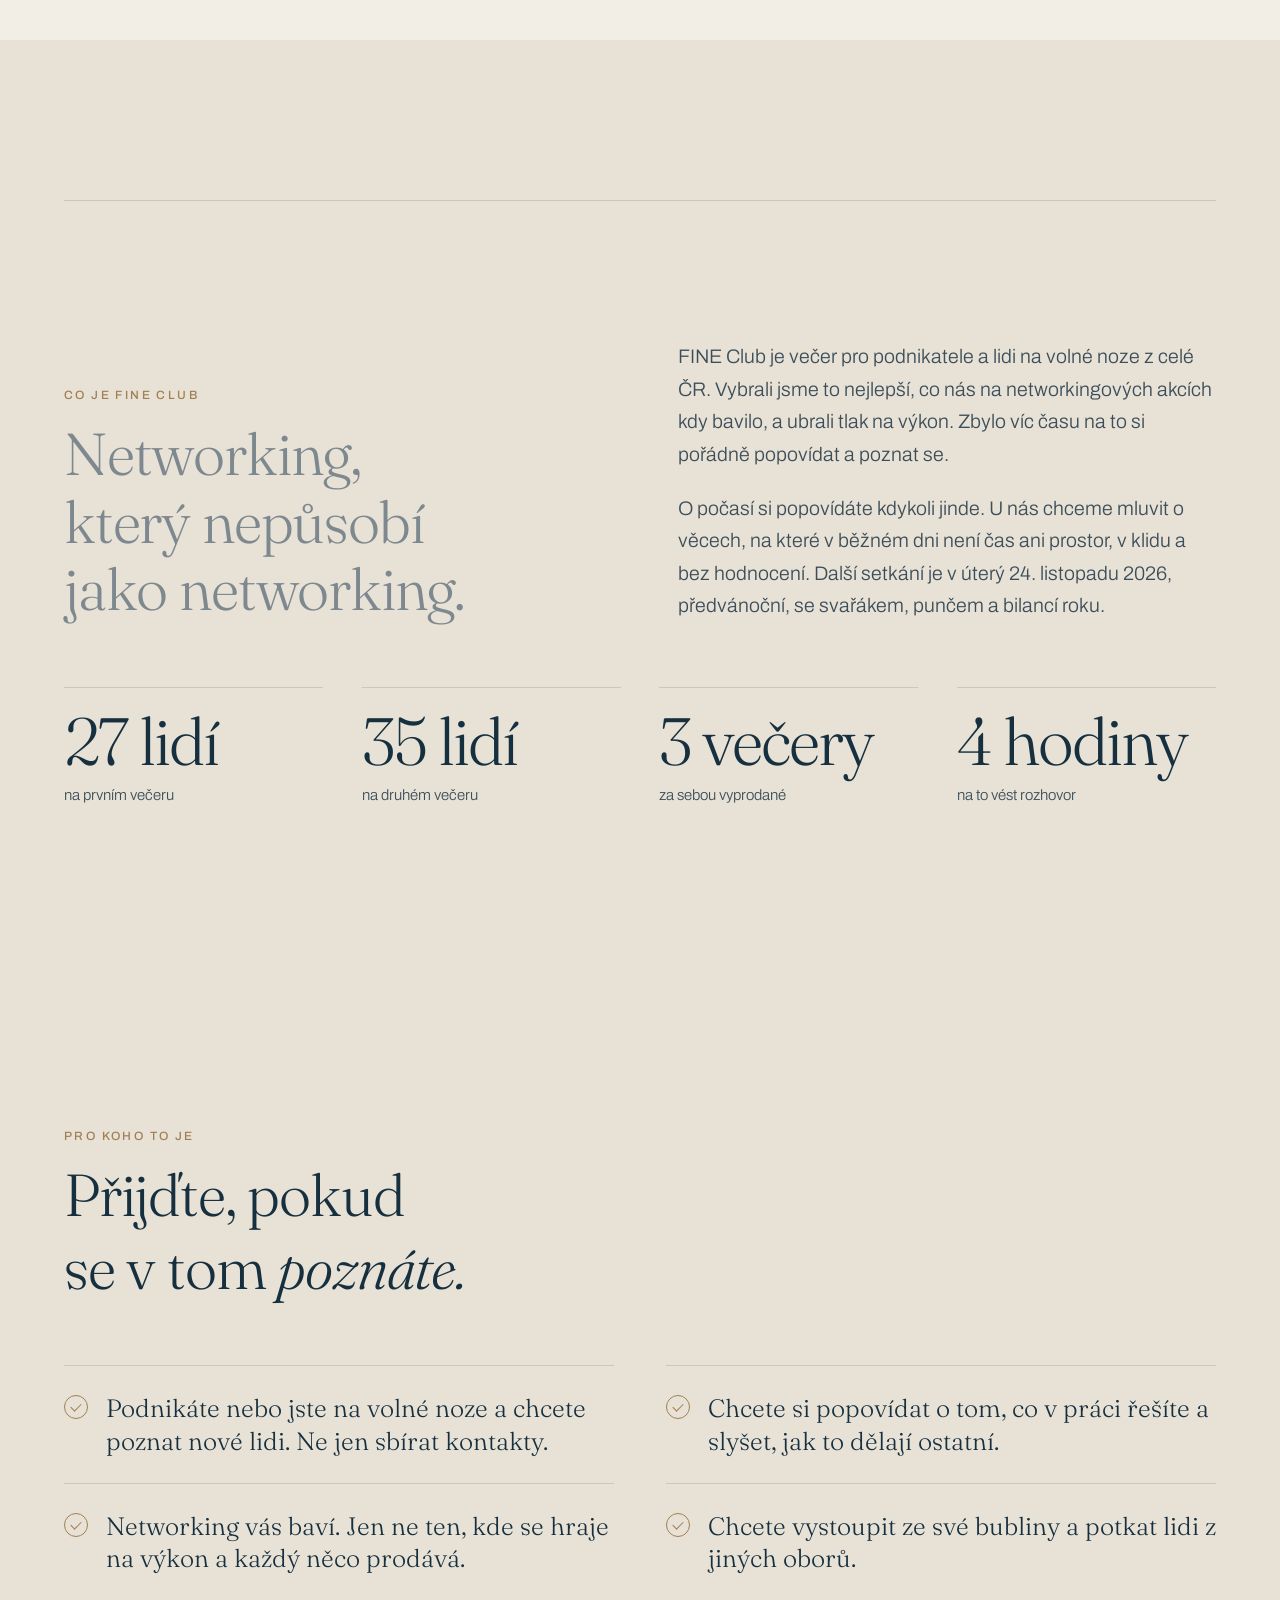
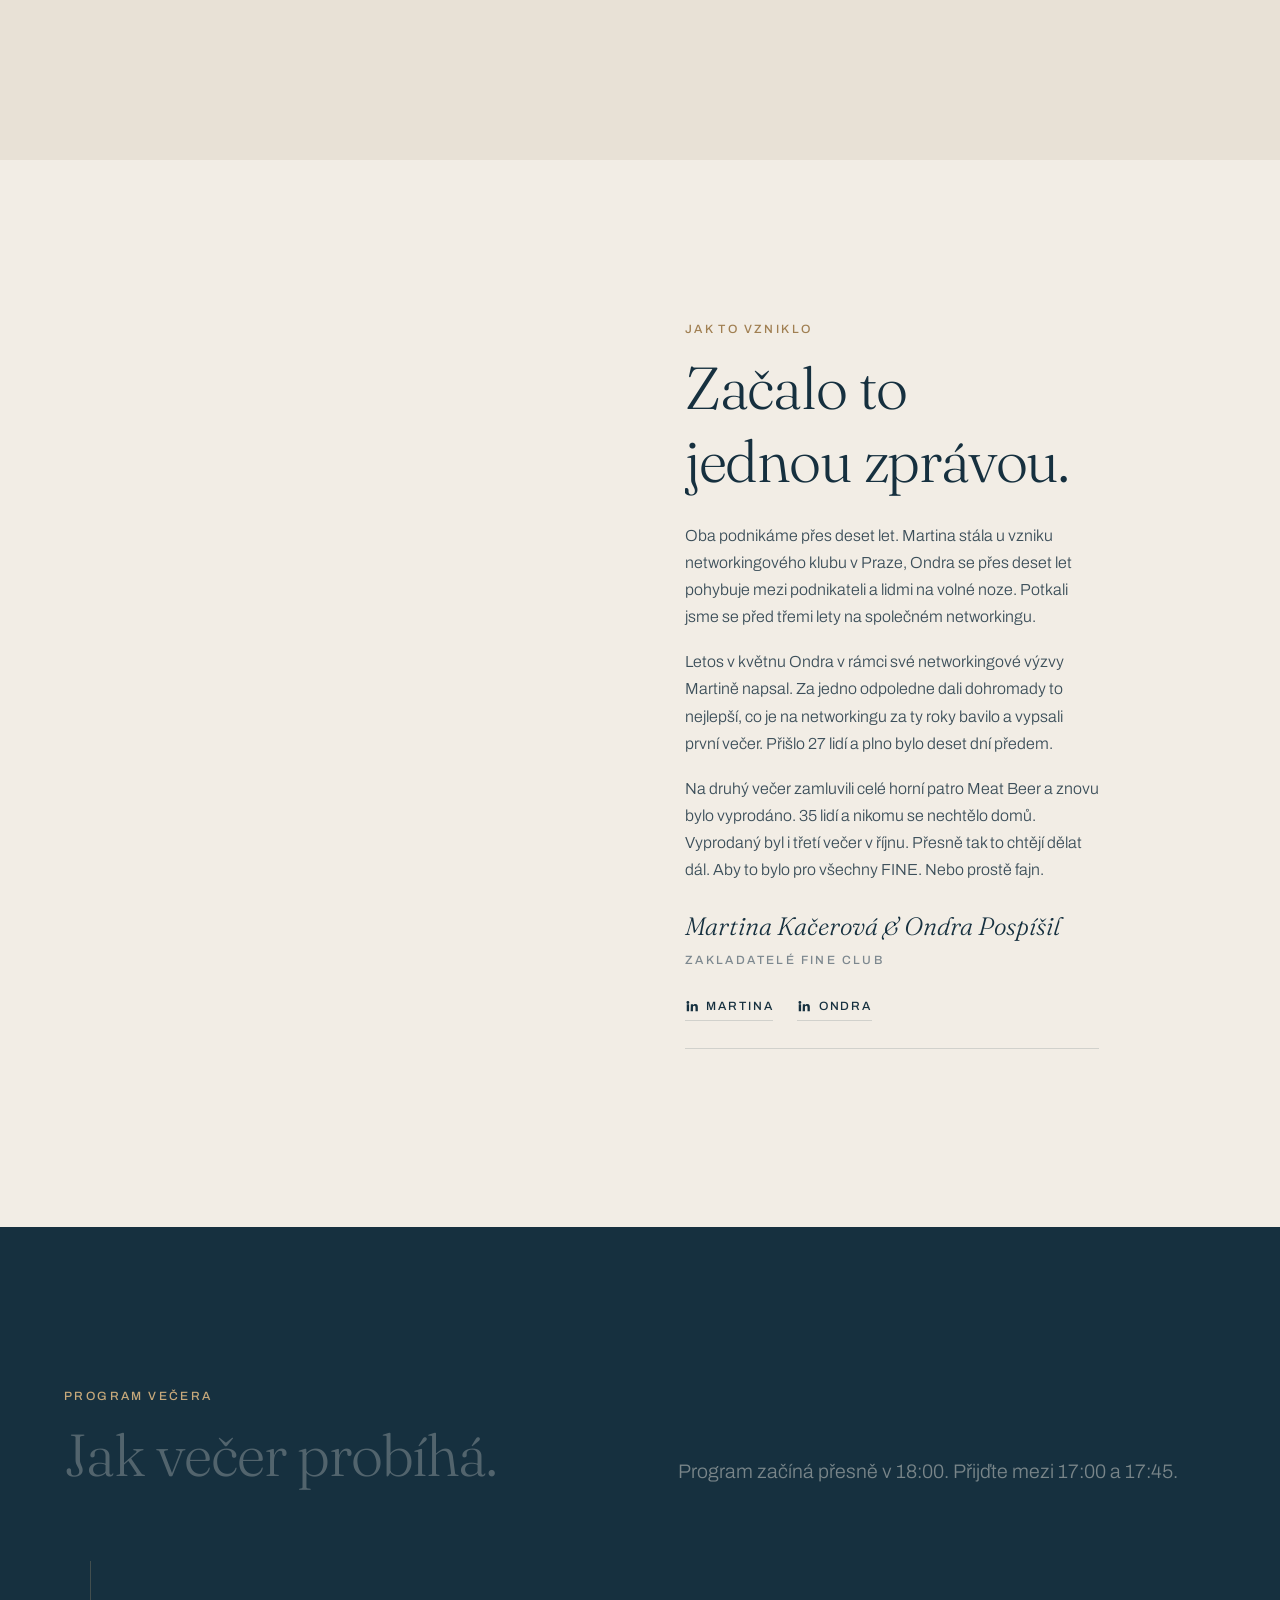
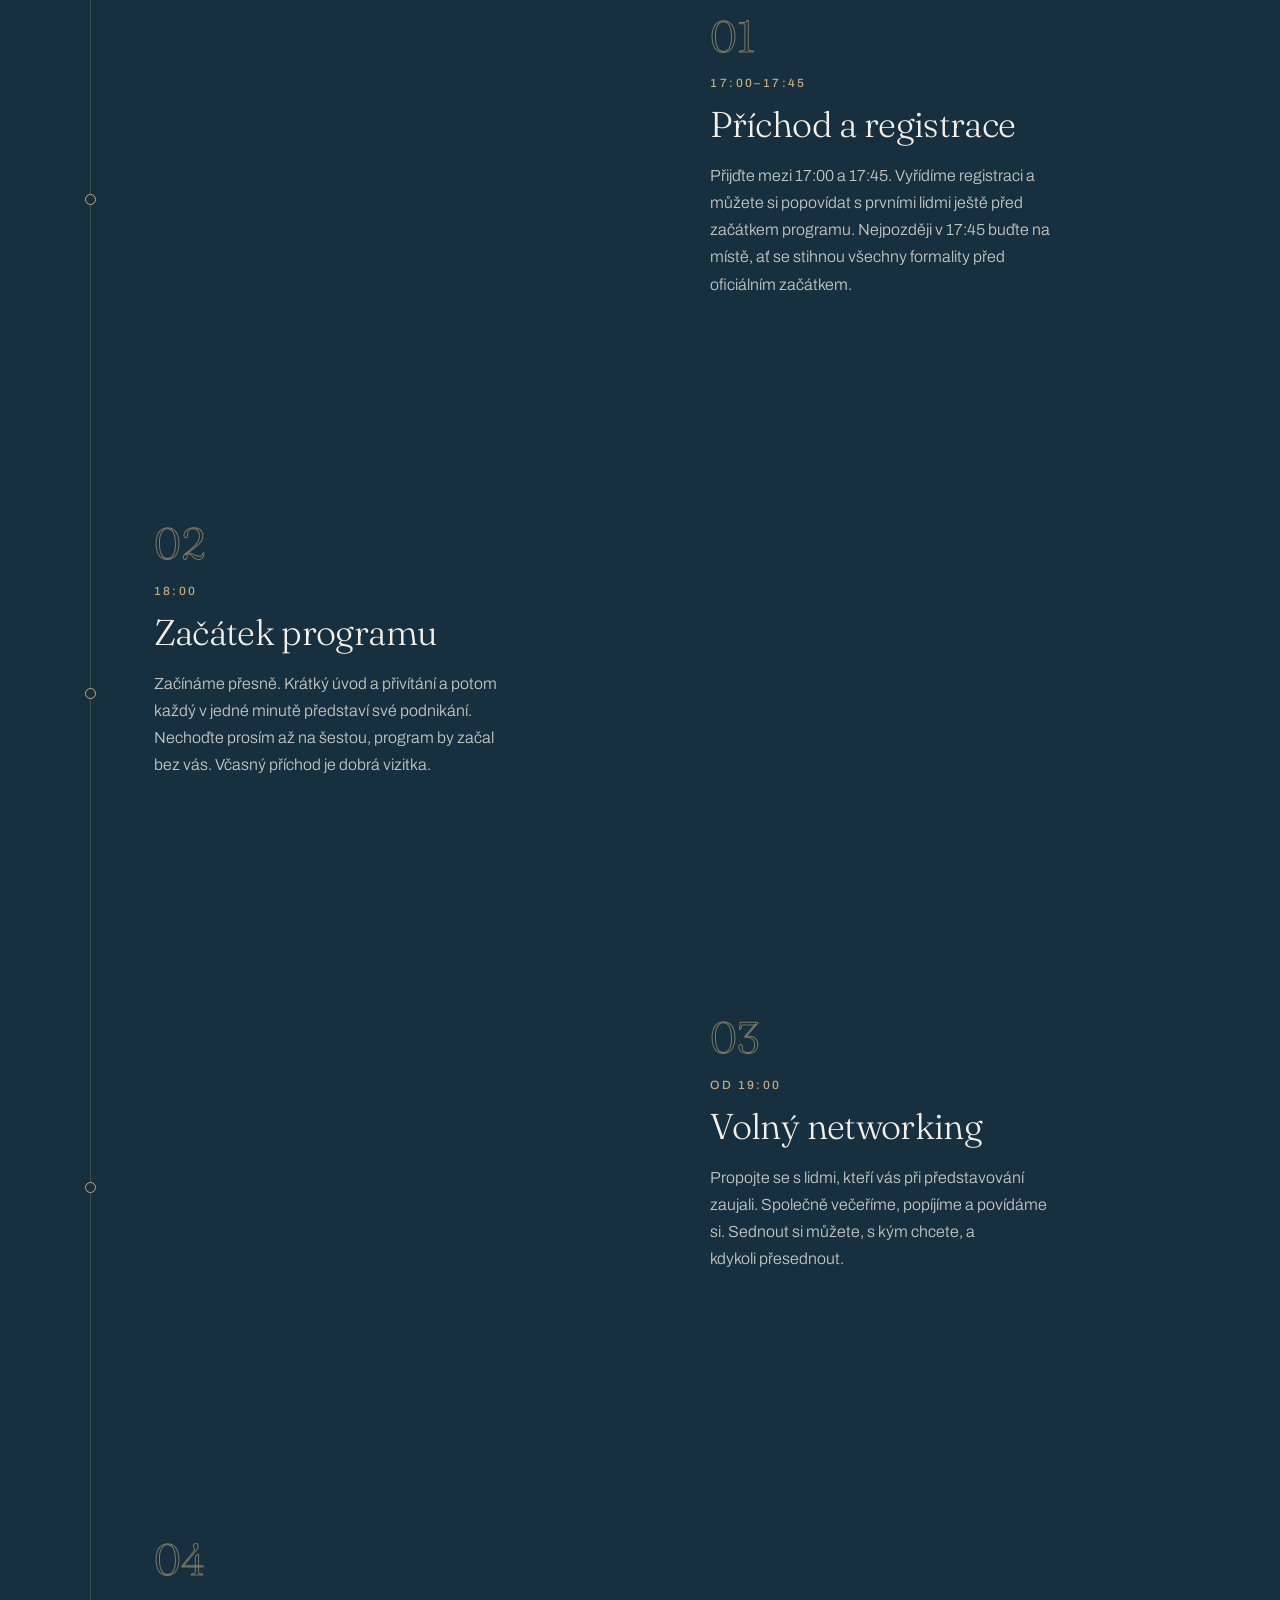
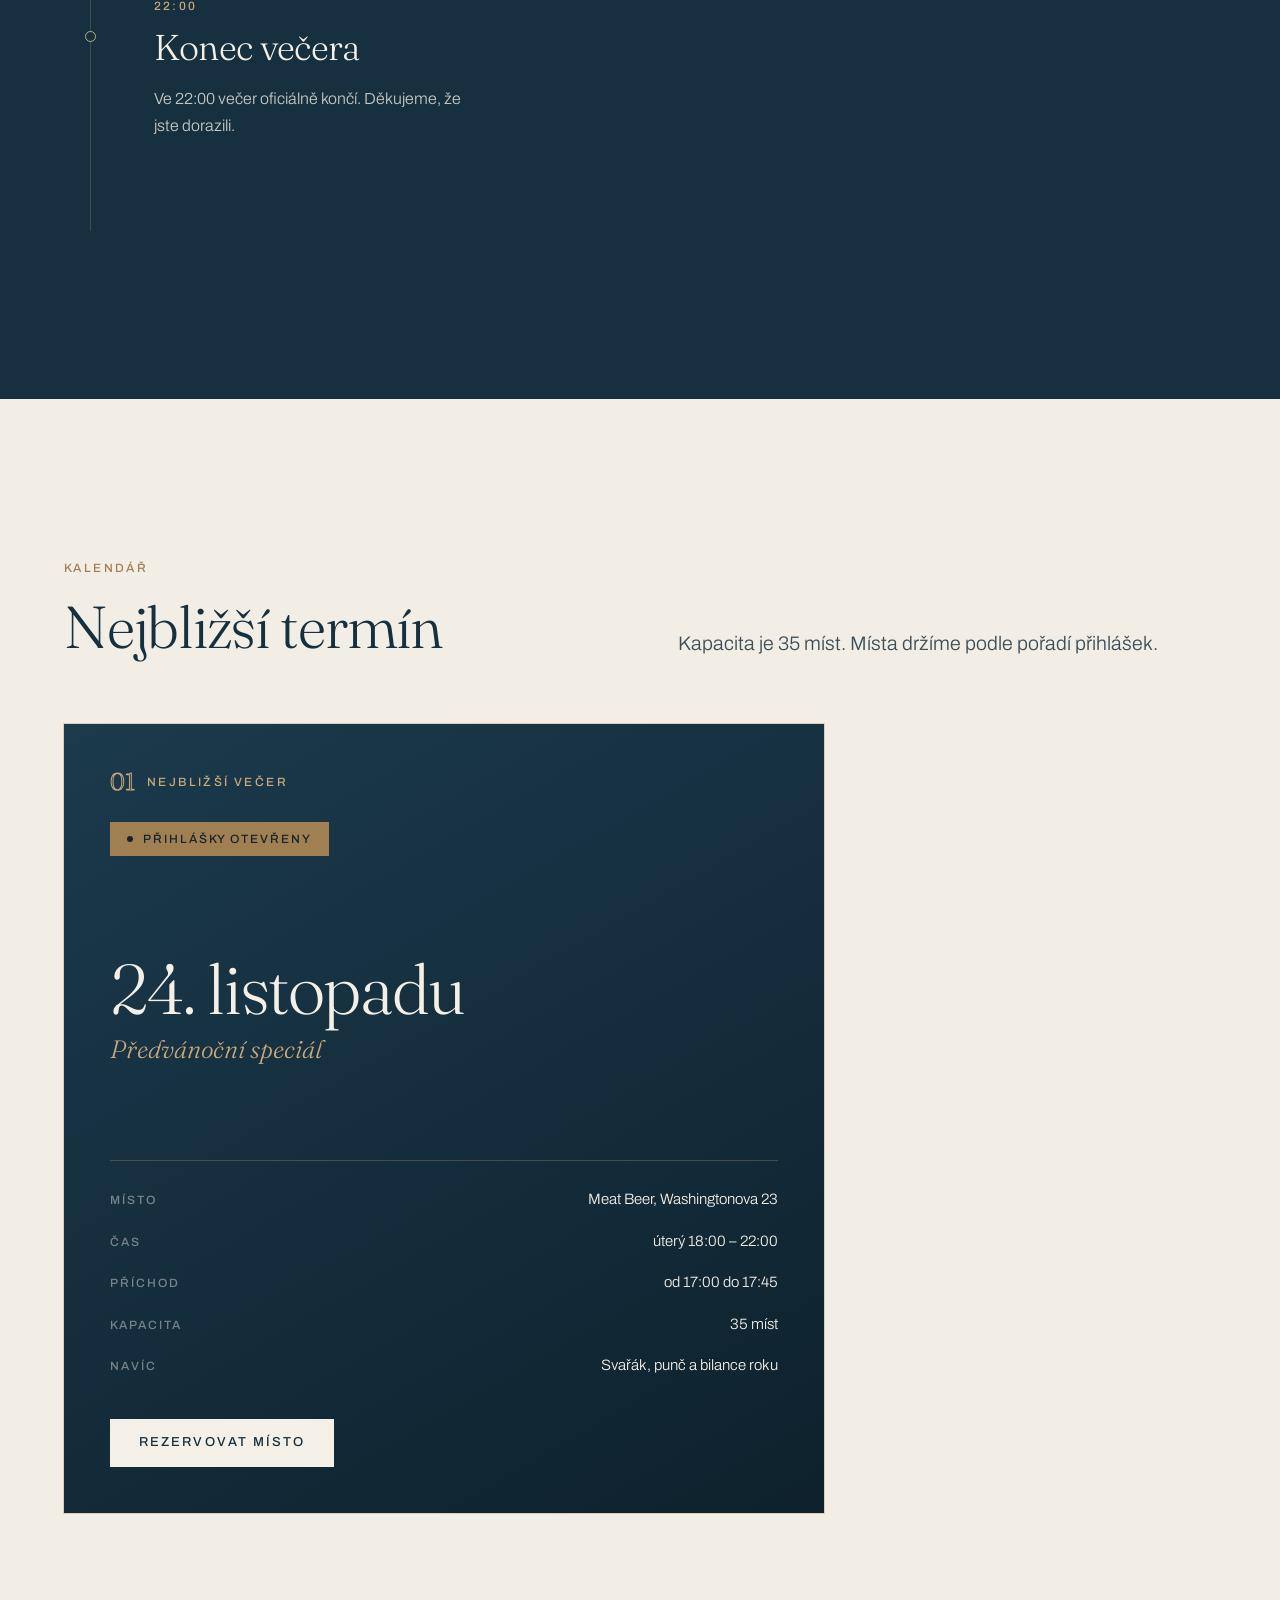
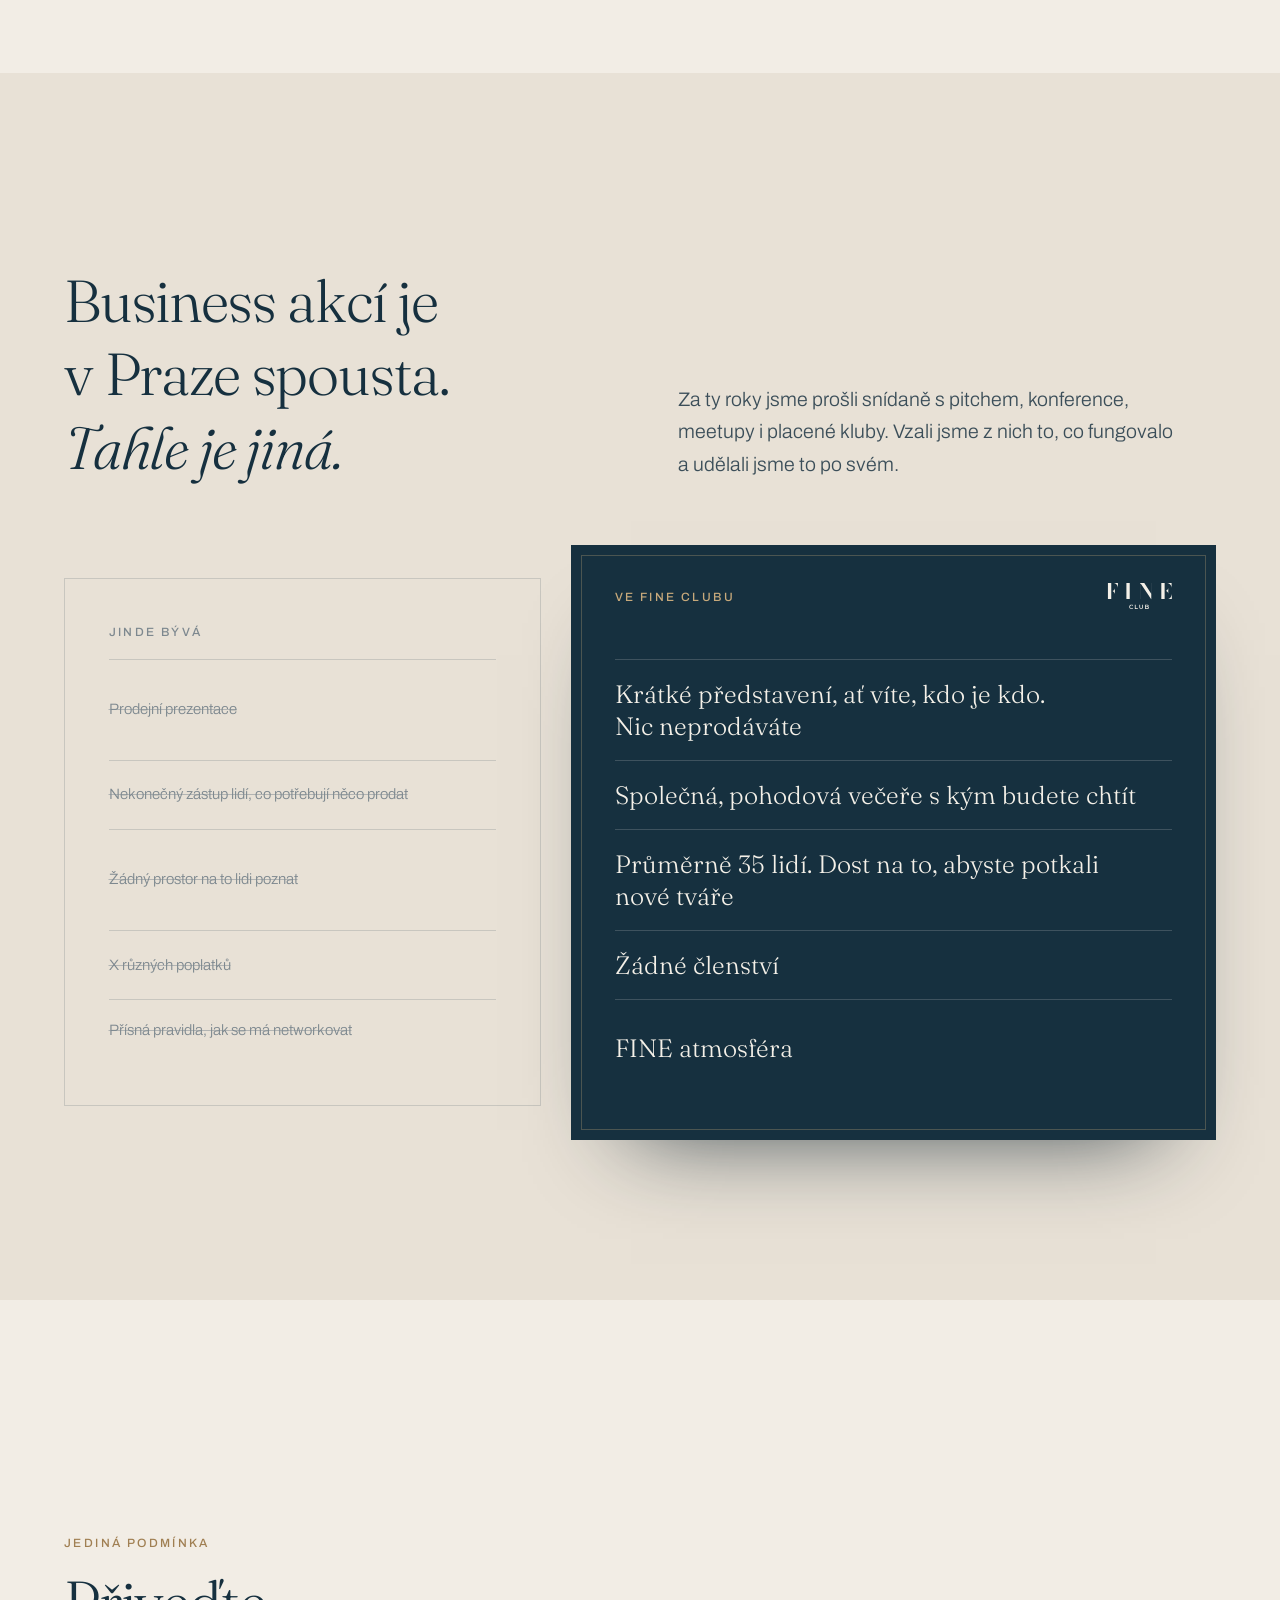
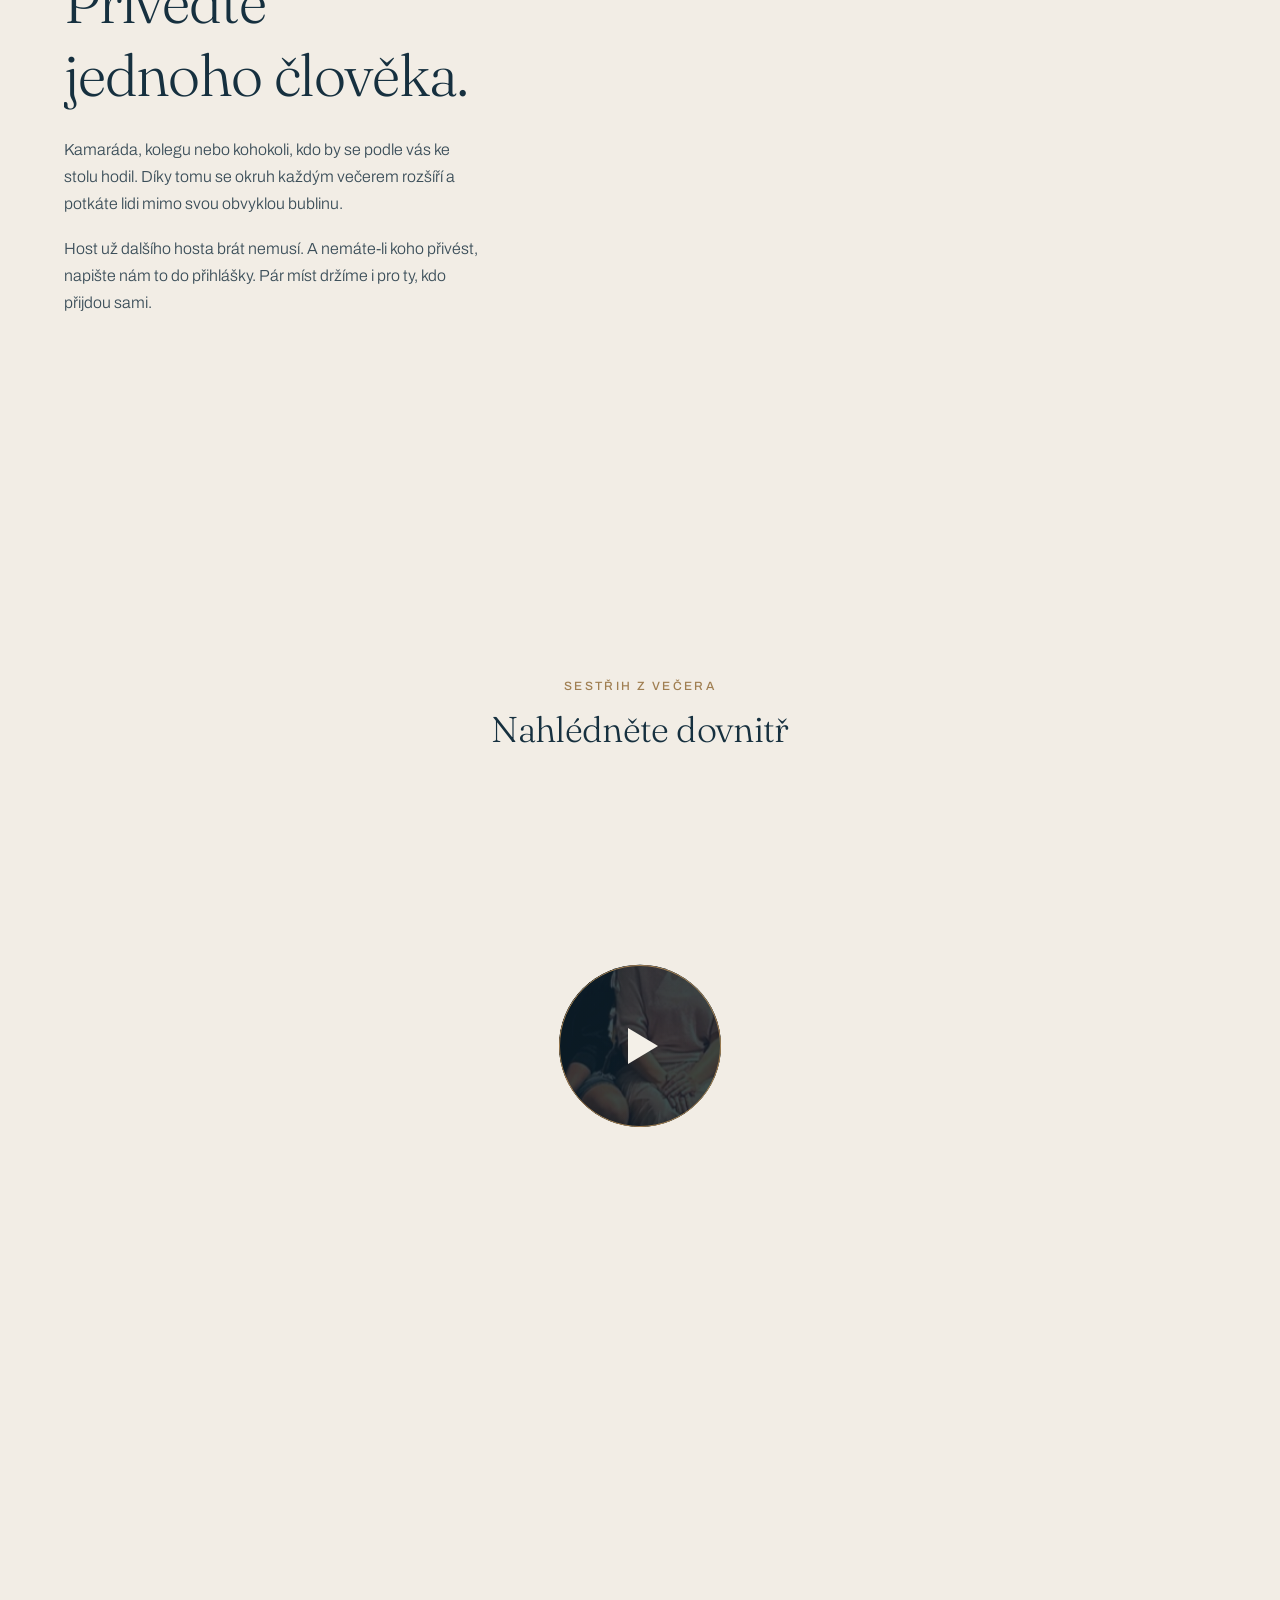
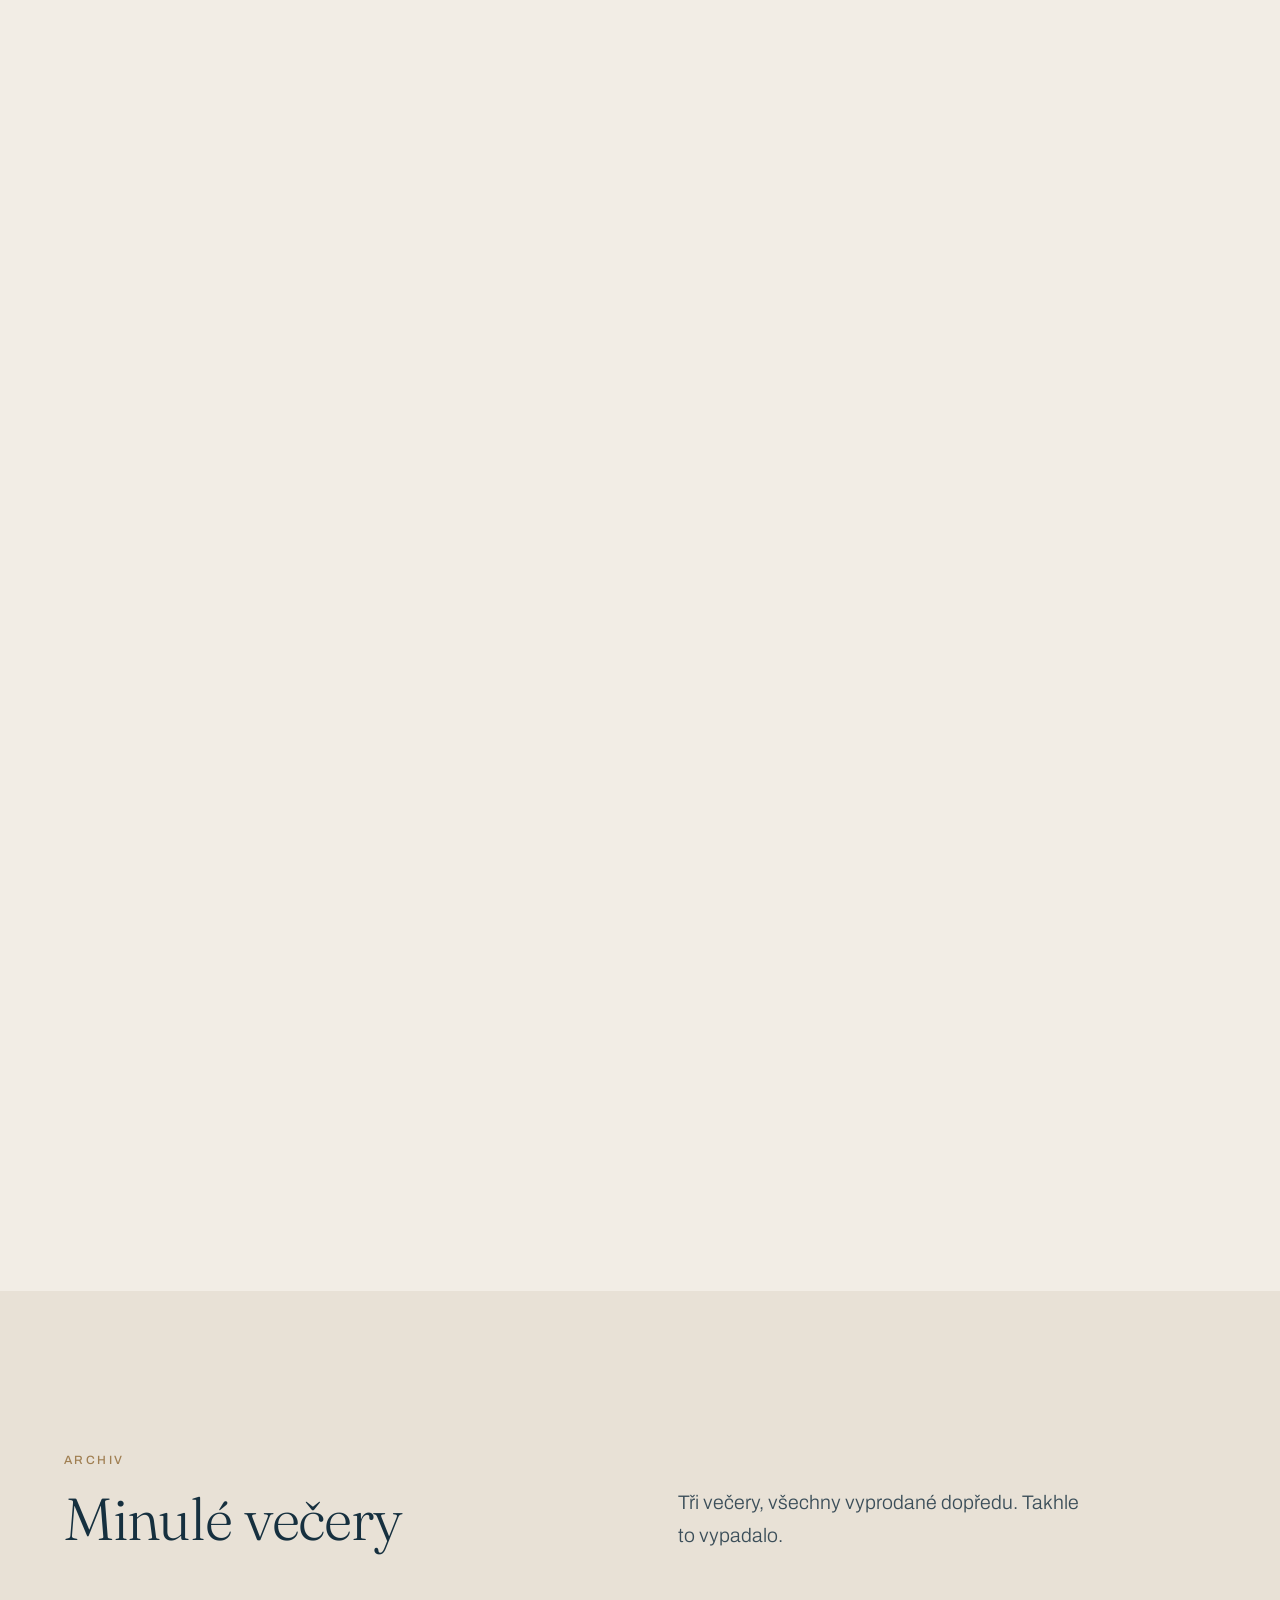
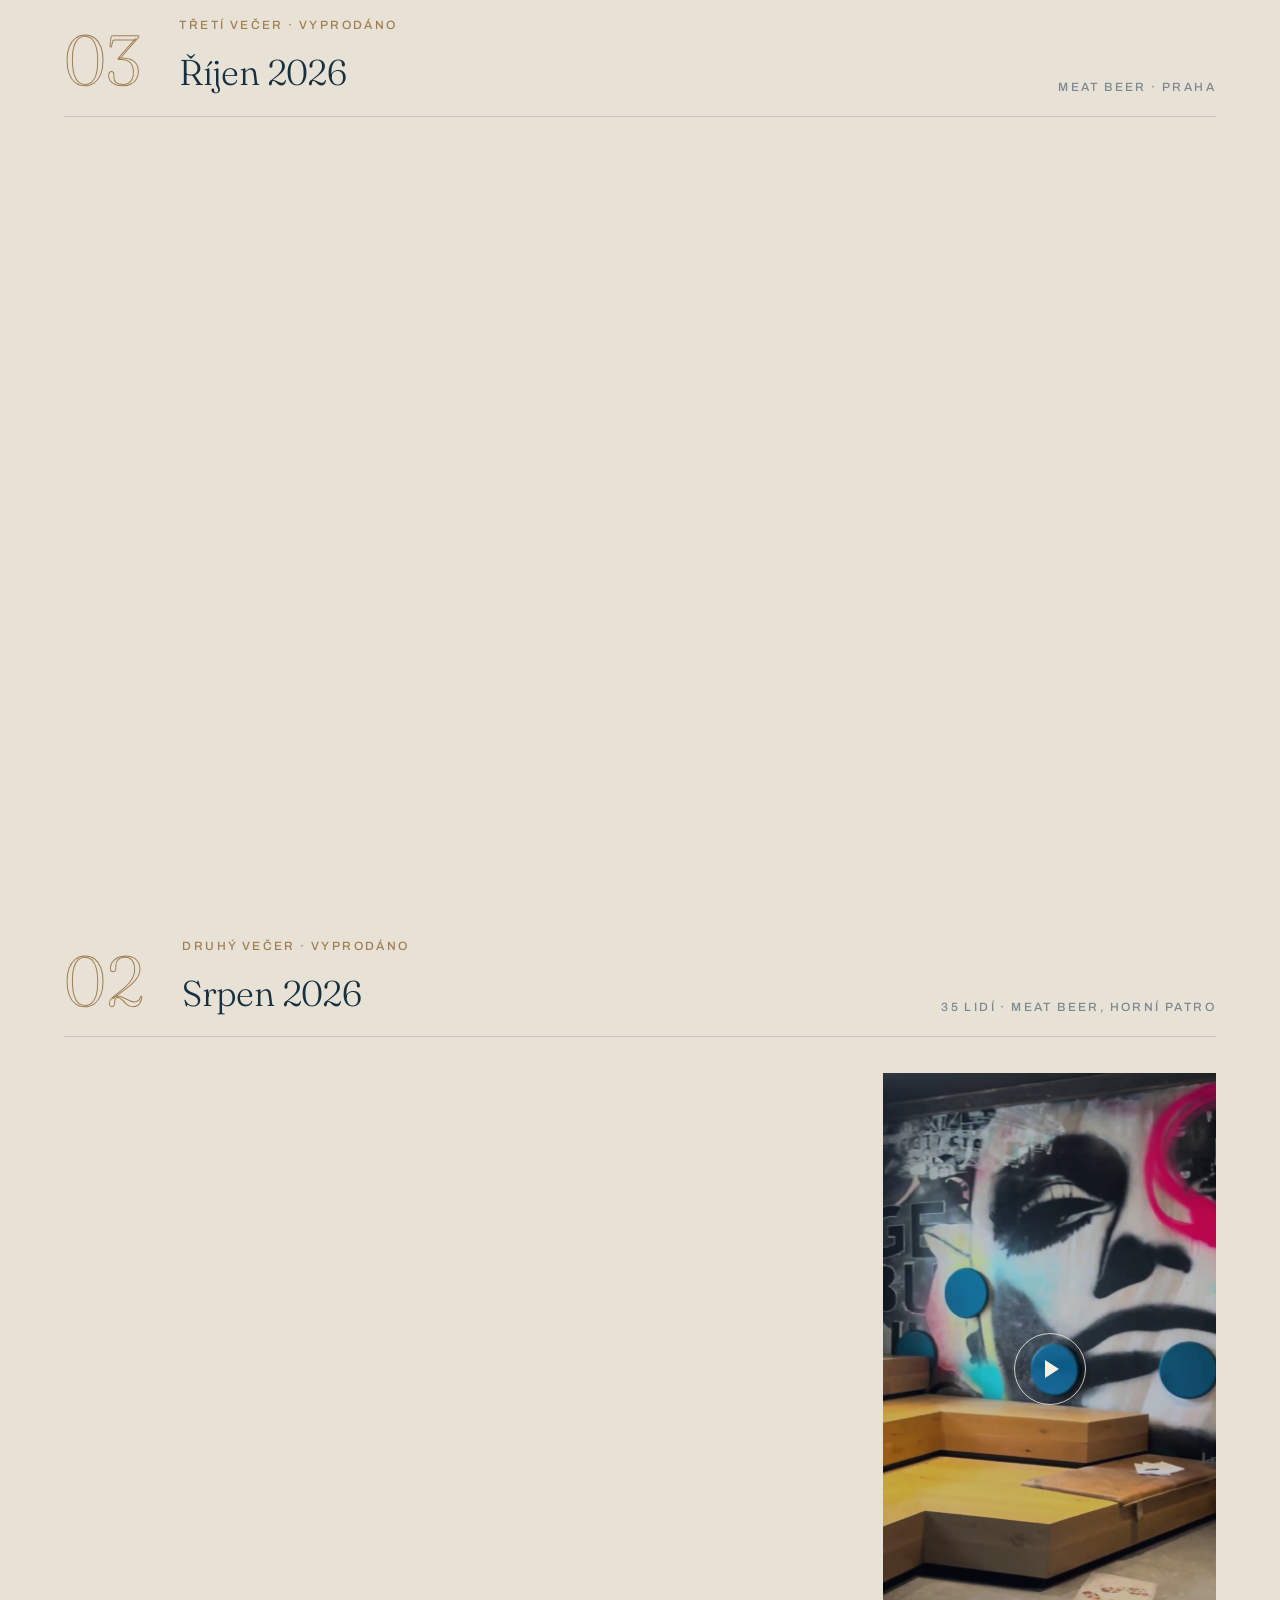
==== commit eef5e723: "Říjnový večer v galerii, nová fotka v hero a 3× vyprodáno - společná fotka z října jako třetí večer " ====
--- a/index.html
+++ b/index.html
@@ -27,7 +27,7 @@
   <link rel="preconnect" href="https://fonts.googleapis.com">
   <link rel="preconnect" href="https://fonts.gstatic.com" crossorigin>
   <link rel="stylesheet" href="https://fonts.googleapis.com/css2?family=Fraunces:ital,opsz,wght@0,9..144,300;0,9..144,400;1,9..144,300&family=Archivo:wght@300;400;500&display=swap">
-  <link rel="preload" as="image" href="assets/img/events/2026-08/srpen-spolecna.jpg">
+  <link rel="preload" as="image" href="assets/img/events/2026-10/rijen-spolecna.jpg">
   <link rel="stylesheet" href="assets/css/main.css">
   <script src="assets/js/main.js" defer></script>
 
@@ -247,7 +247,7 @@
 
   <!-- HERO -->
   <header class="hero" id="top" data-theme="dark">
-    <video class="hero__media" autoplay muted loop playsinline preload="metadata" poster="assets/img/events/2026-08/srpen-spolecna.jpg">
+    <video class="hero__media" autoplay muted loop playsinline preload="metadata" poster="assets/img/events/2026-10/rijen-spolecna.jpg">
       <source src="assets/video/hero.mp4" type="video/mp4">
     </video>
     <div class="hero__veil"></div>
@@ -327,7 +327,7 @@
       <dl class="stats">
         <div class="stats__item fade"><dt data-cms="t041">na prvním večeru</dt><dd data-cms="t042">27 lidí</dd></div>
         <div class="stats__item fade delay-1"><dt data-cms="t043">na druhém večeru</dt><dd data-cms="t044">35 lidí</dd></div>
-        <div class="stats__item fade delay-2"><dt data-cms="t047">za sebou vyprodané</dt><dd data-cms="t048">2 večery</dd></div>
+        <div class="stats__item fade delay-2"><dt data-cms="t047">za sebou vyprodané</dt><dd data-cms="t048">3 večery</dd></div>
         <div class="stats__item fade delay-3"><dt data-cms="t045">na to vést rozhovor</dt><dd data-cms="t046">4 hodiny</dd></div>
       </dl>
     </div>
@@ -430,7 +430,7 @@
         <div class="fade delay-2">
           <p data-cms="t070">Oba podnikáme přes deset let. Martina stála u vzniku networkingového klubu v Praze, Ondra se přes deset let pohybuje mezi podnikateli a lidmi na volné noze. Potkali jsme se před třemi lety na společném networkingu.</p>
           <p data-cms="t071">Letos v květnu Ondra v rámci své networkingové výzvy Martině napsal. Za jedno odpoledne dali dohromady to nejlepší, co je na networkingu za ty roky bavilo a vypsali první večer. Přišlo 27 lidí a plno bylo deset dní předem.</p>
-          <p data-cms="t072">Na druhý večer zamluvili celé horní patro Meat Beer a znovu bylo vyprodáno. 35 lidí a nikomu se nechtělo domů. Přesně tak to chtějí dělat dál. Aby to bylo pro všechny FINE. Nebo prostě fajn.</p>
+          <p data-cms="t072">Na druhý večer zamluvili celé horní patro Meat Beer a znovu bylo vyprodáno. 35 lidí a nikomu se nechtělo domů. Vyprodaný byl i třetí večer v říjnu. Přesně tak to chtějí dělat dál. Aby to bylo pro všechny FINE. Nebo prostě fajn.</p>
           <div class="signature"><span data-cms="t260">Martina Kačerová &amp; Ondra Pospíšil</span><span class="lbl" data-cms="t073">Zakladatelé FINE Club</span></div>
           <div class="links-row">
             <a class="link" href="https://www.linkedin.com/in/martina-kacerova-caring-legal-advokatni-kancelar/" target="_blank" rel="noopener"><svg viewBox="0 0 24 24" aria-hidden="true"><use href="#icon-linkedin"/></svg><span data-cms="t261">Martina</span></a>
@@ -655,8 +655,26 @@
             <span class="rise"><span data-cms="t113">Minulé večery</span></span>
           </h2>
         </div>
-        <p class="lead fade delay-1" data-cms="t114">Dva večery, oba vyprodané dopředu. Takhle to vypadalo.</p>
-      </div>
+        <p class="lead fade delay-1" data-cms="t114">Tři večery, všechny vyprodané dopředu. Takhle to vypadalo.</p>
+      </div>
+
+      <article class="event">
+        <header class="event__head fade">
+          <span class="event__num" aria-hidden="true" data-cms="t393">03</span>
+          <div>
+            <span class="lbl" data-cms="t394">Třetí večer · vyprodáno</span>
+            <h3 class="d3" data-cms="t395">Říjen 2026</h3>
+          </div>
+          <span class="lbl" data-cms="t396">Meat Beer · Praha</span>
+        </header>
+
+        <div class="event__feature event__feature--solo">
+          <figure class="fig wipe">
+            <img src="assets/img/events/2026-10/rijen-spolecna.jpg" style="object-position: 50% 45%" alt="Společná fotka účastníků říjnového networkingu FINE Club v Meat Beer" width="1600" height="1200" loading="lazy" decoding="async">
+            <figcaption class="caption" data-cms="t397">Společná fotka</figcaption>
+          </figure>
+        </div>
+      </article>
 
       <article class="event">
         <header class="event__head fade">
@@ -780,7 +798,7 @@
           </h2>
         </div>
         <div class="fade delay-1">
-          <p class="lead" data-cms="t337">Oba večery se vyprodaly dopředu a po obou nám přišla spousta pozitivních ohlasů. Nejčastěji na to, jak večer fungoval: dalo se v klidu mluvit, s kýmkoli, a nikdo nikoho do ničeho netlačil.</p>
+          <p class="lead" data-cms="t337">Všechny tři večery se vyprodaly dopředu a po každém nám přišla spousta pozitivních ohlasů. Nejčastěji na to, jak večer fungoval: dalo se v klidu mluvit, s kýmkoli, a nikdo nikoho do ničeho netlačil.</p>
           <p class="lead" data-cms="t338">Přesně to chceme udržet. Pár jasných bodů na začátku a pak prostor pro lidi.</p>
         </div>
       </div>
--- a/assets/css/main.css
+++ b/assets/css/main.css
@@ -805,6 +805,8 @@
 }
 .event__feature > .fig { position: relative; height: auto; min-height: 0; }
 .event__feature > .fig img { position: absolute; inset: 0; }
+.event__feature--solo { grid-template-columns: 1fr; }
+.event__feature--solo > .fig { aspect-ratio: 16 / 10; }
 .event__grid {
   display: grid;
   grid-template-columns: repeat(auto-fit, minmax(min(100%, 260px), 1fr));
